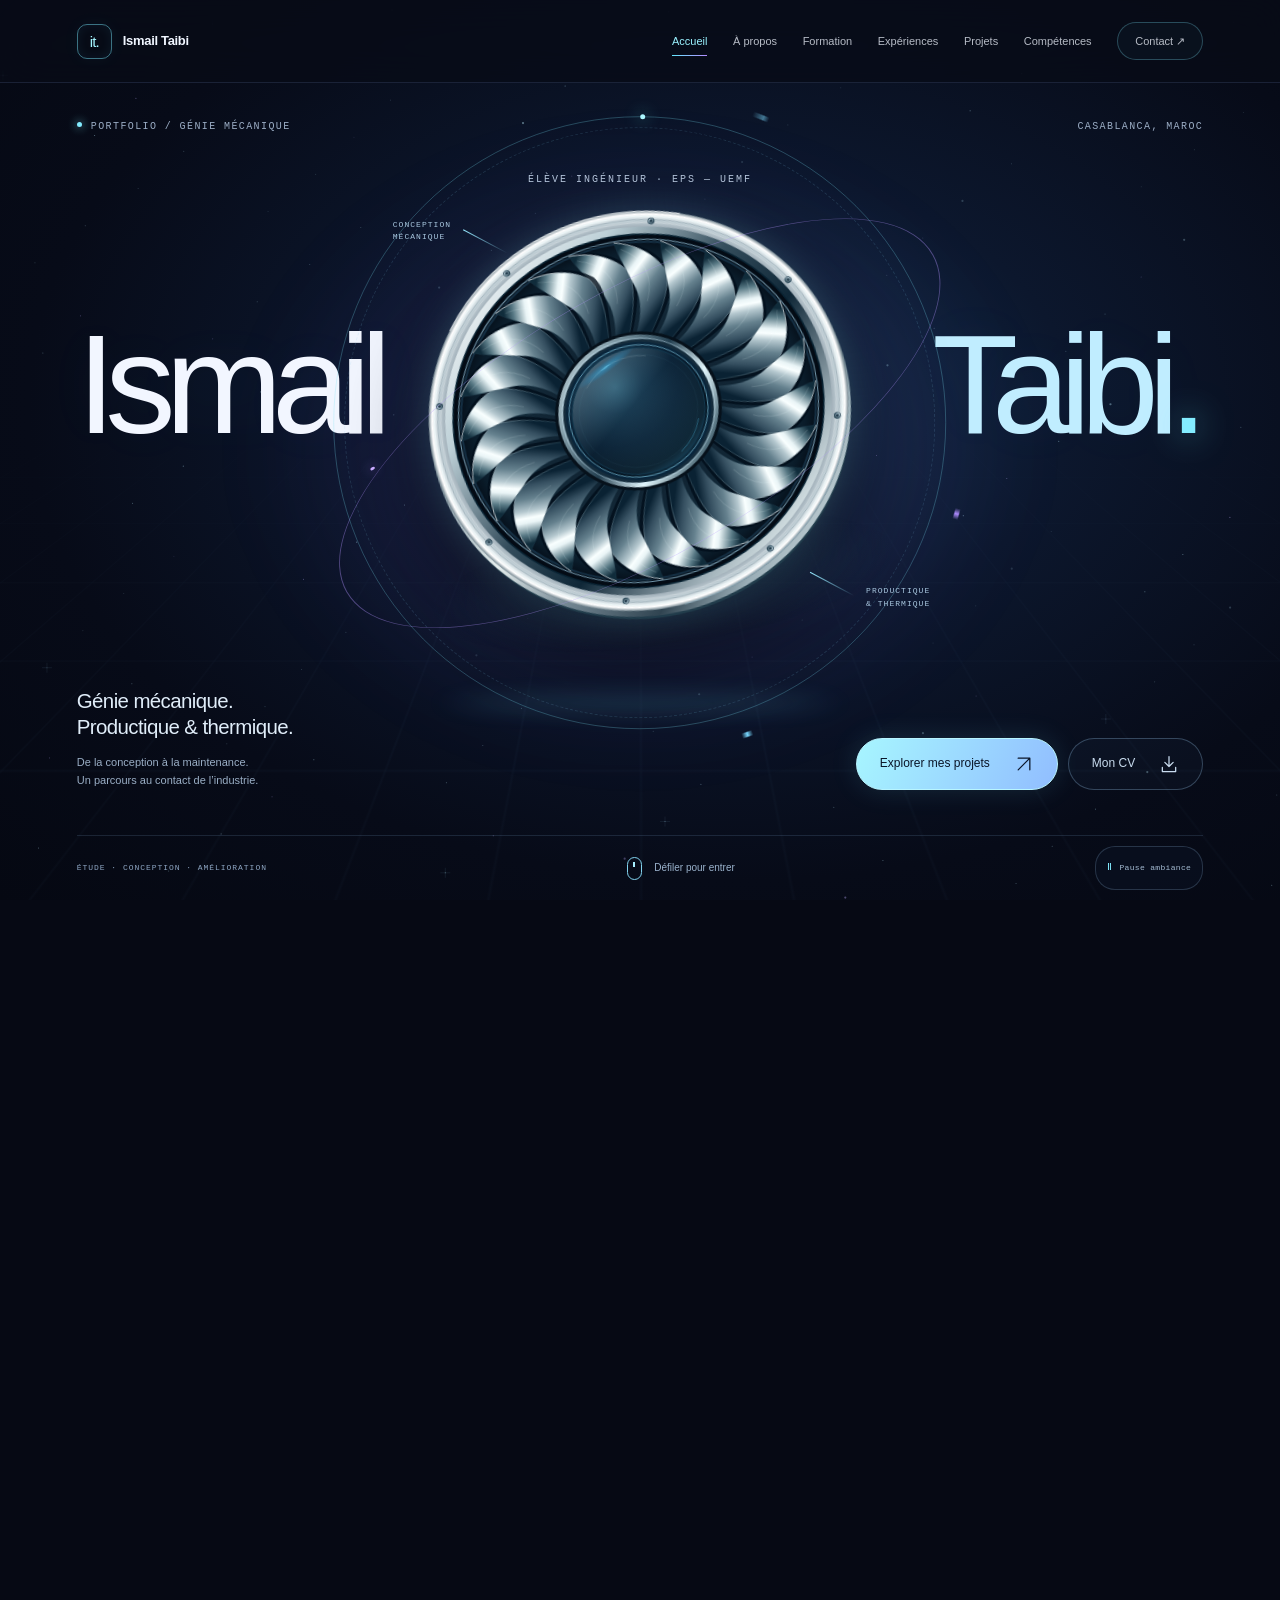
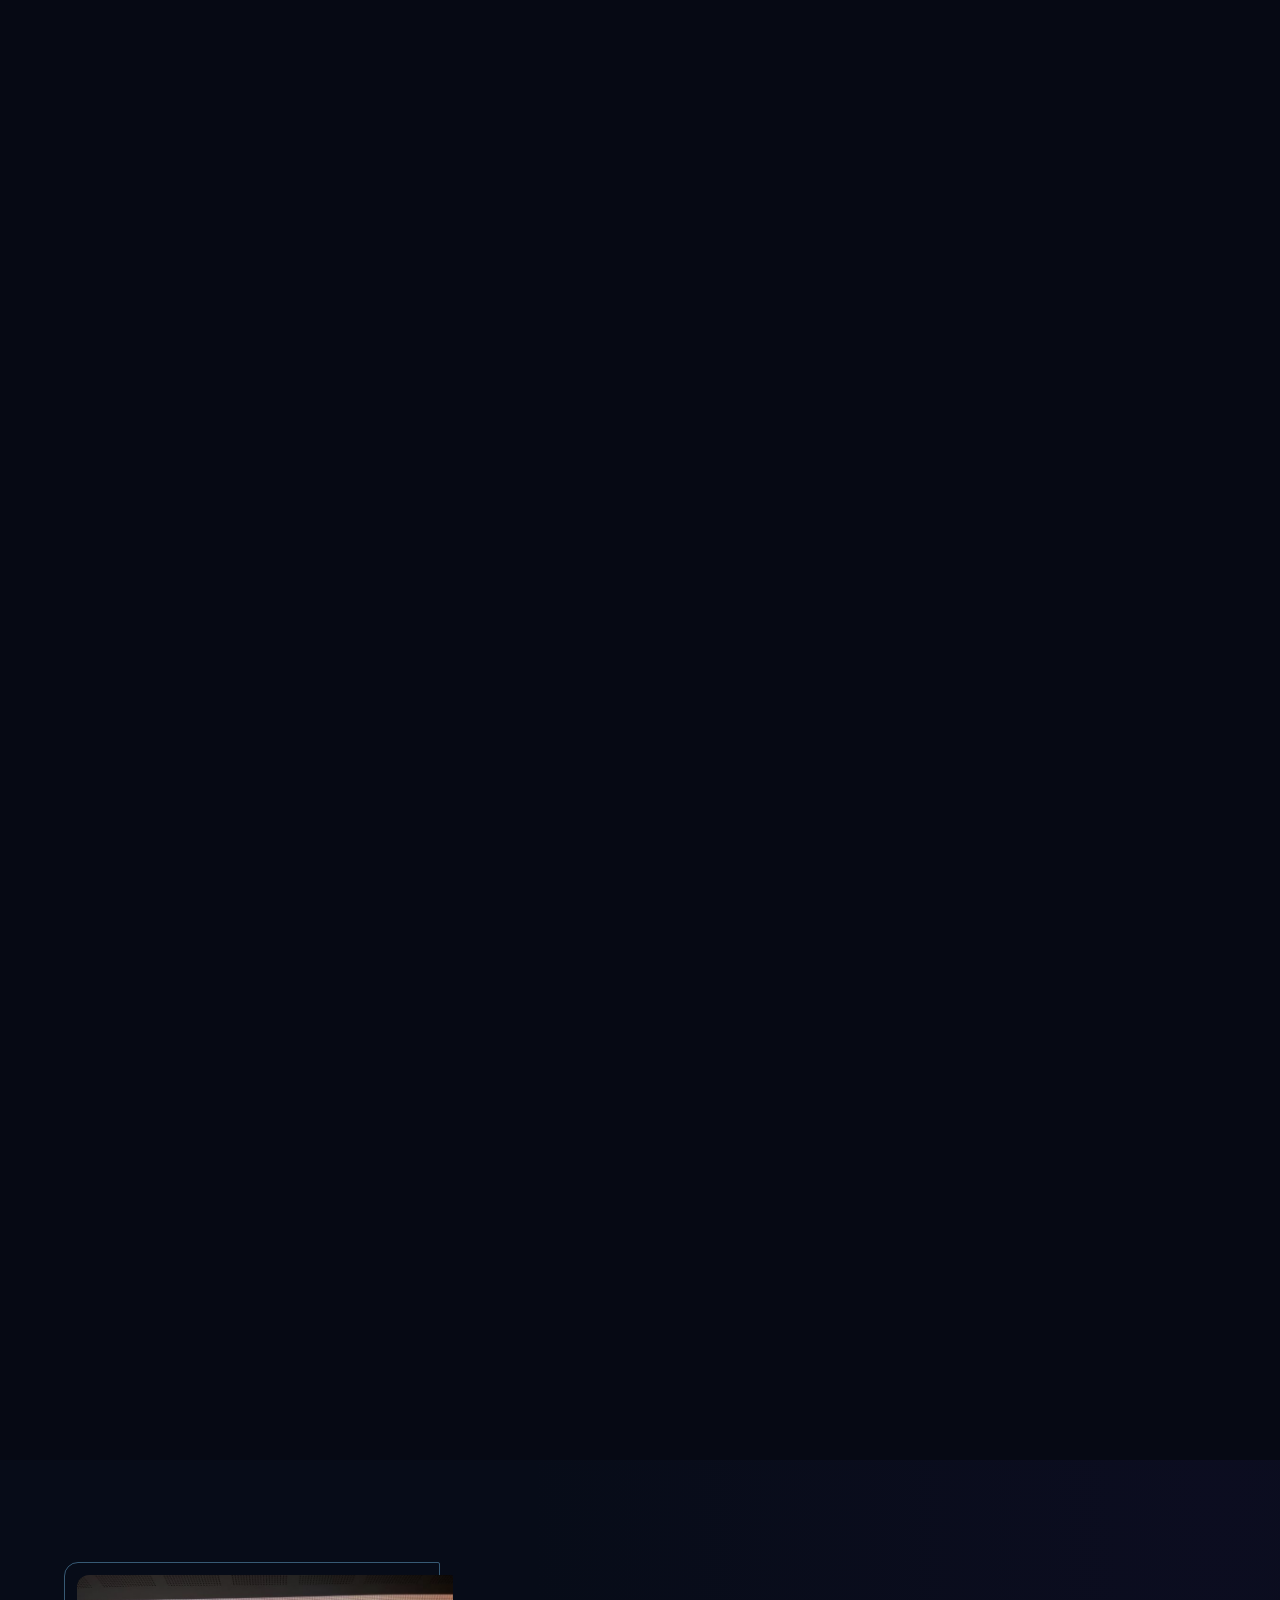
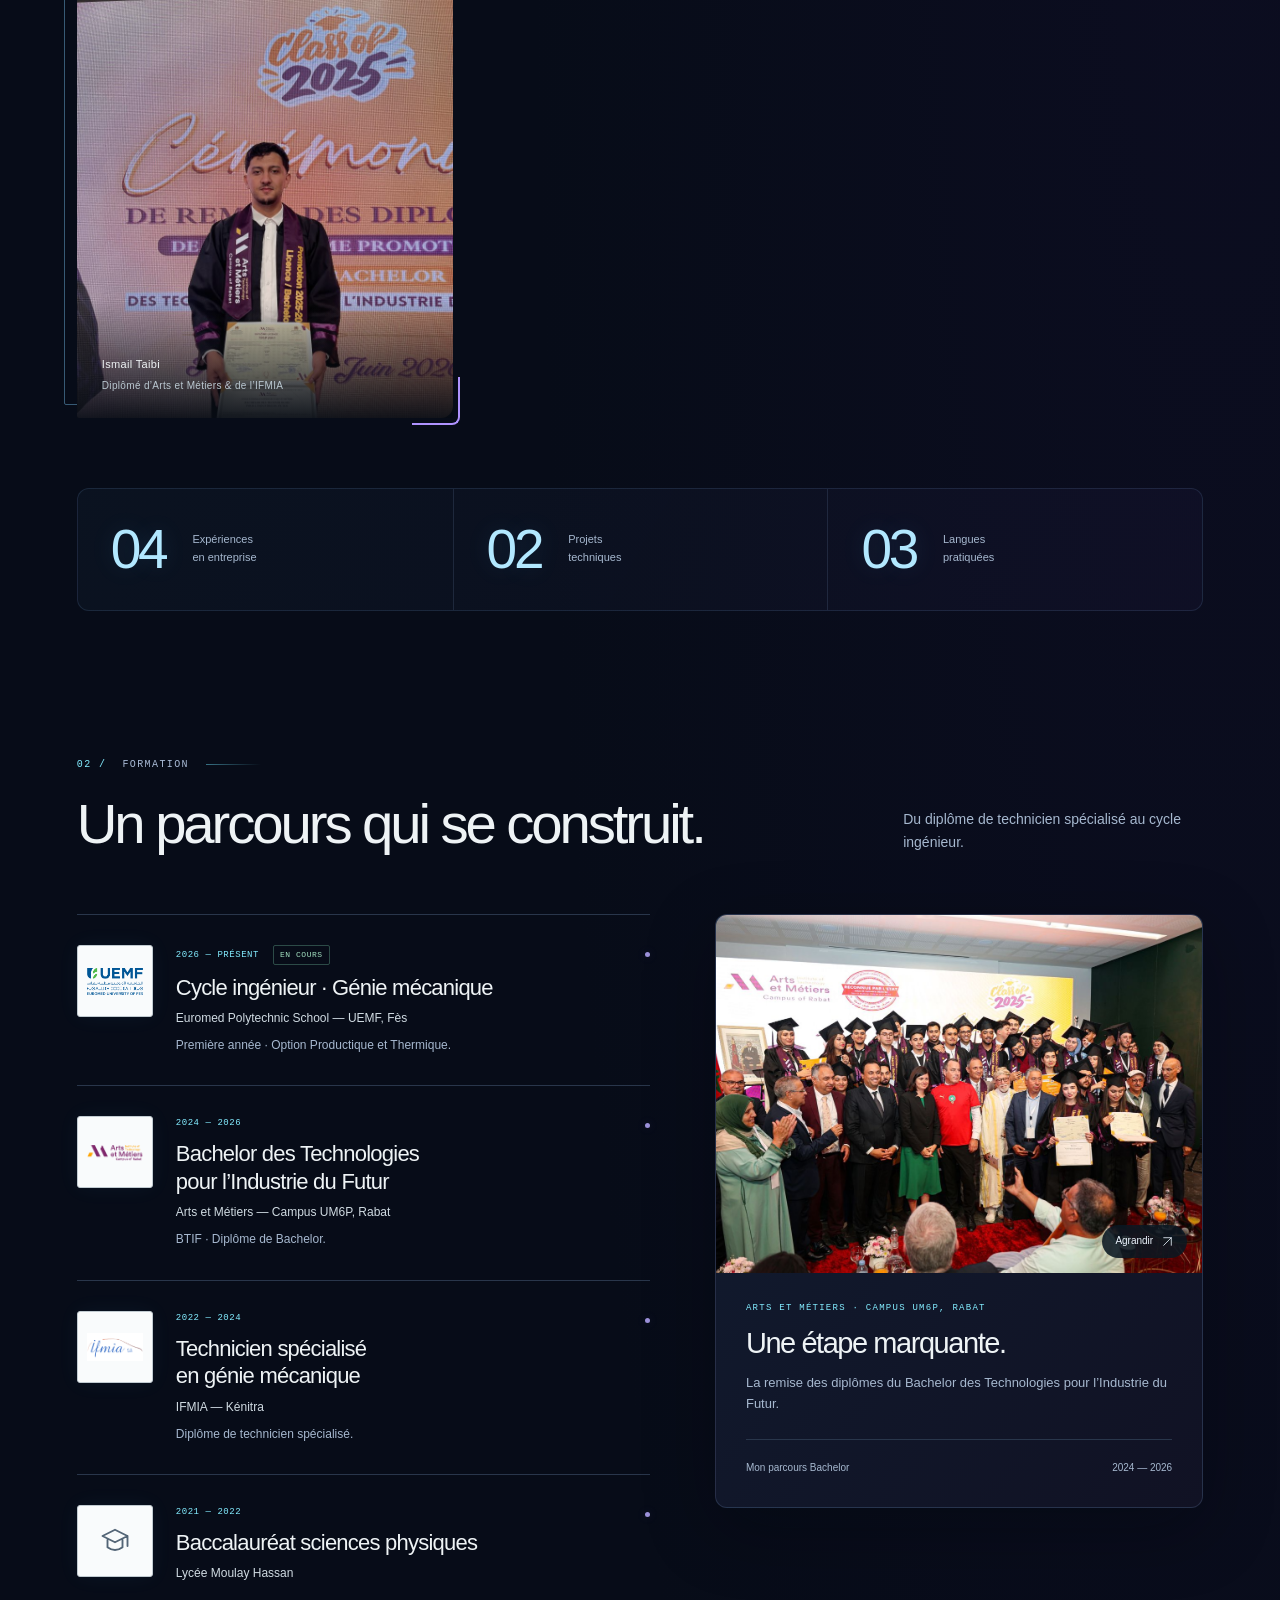
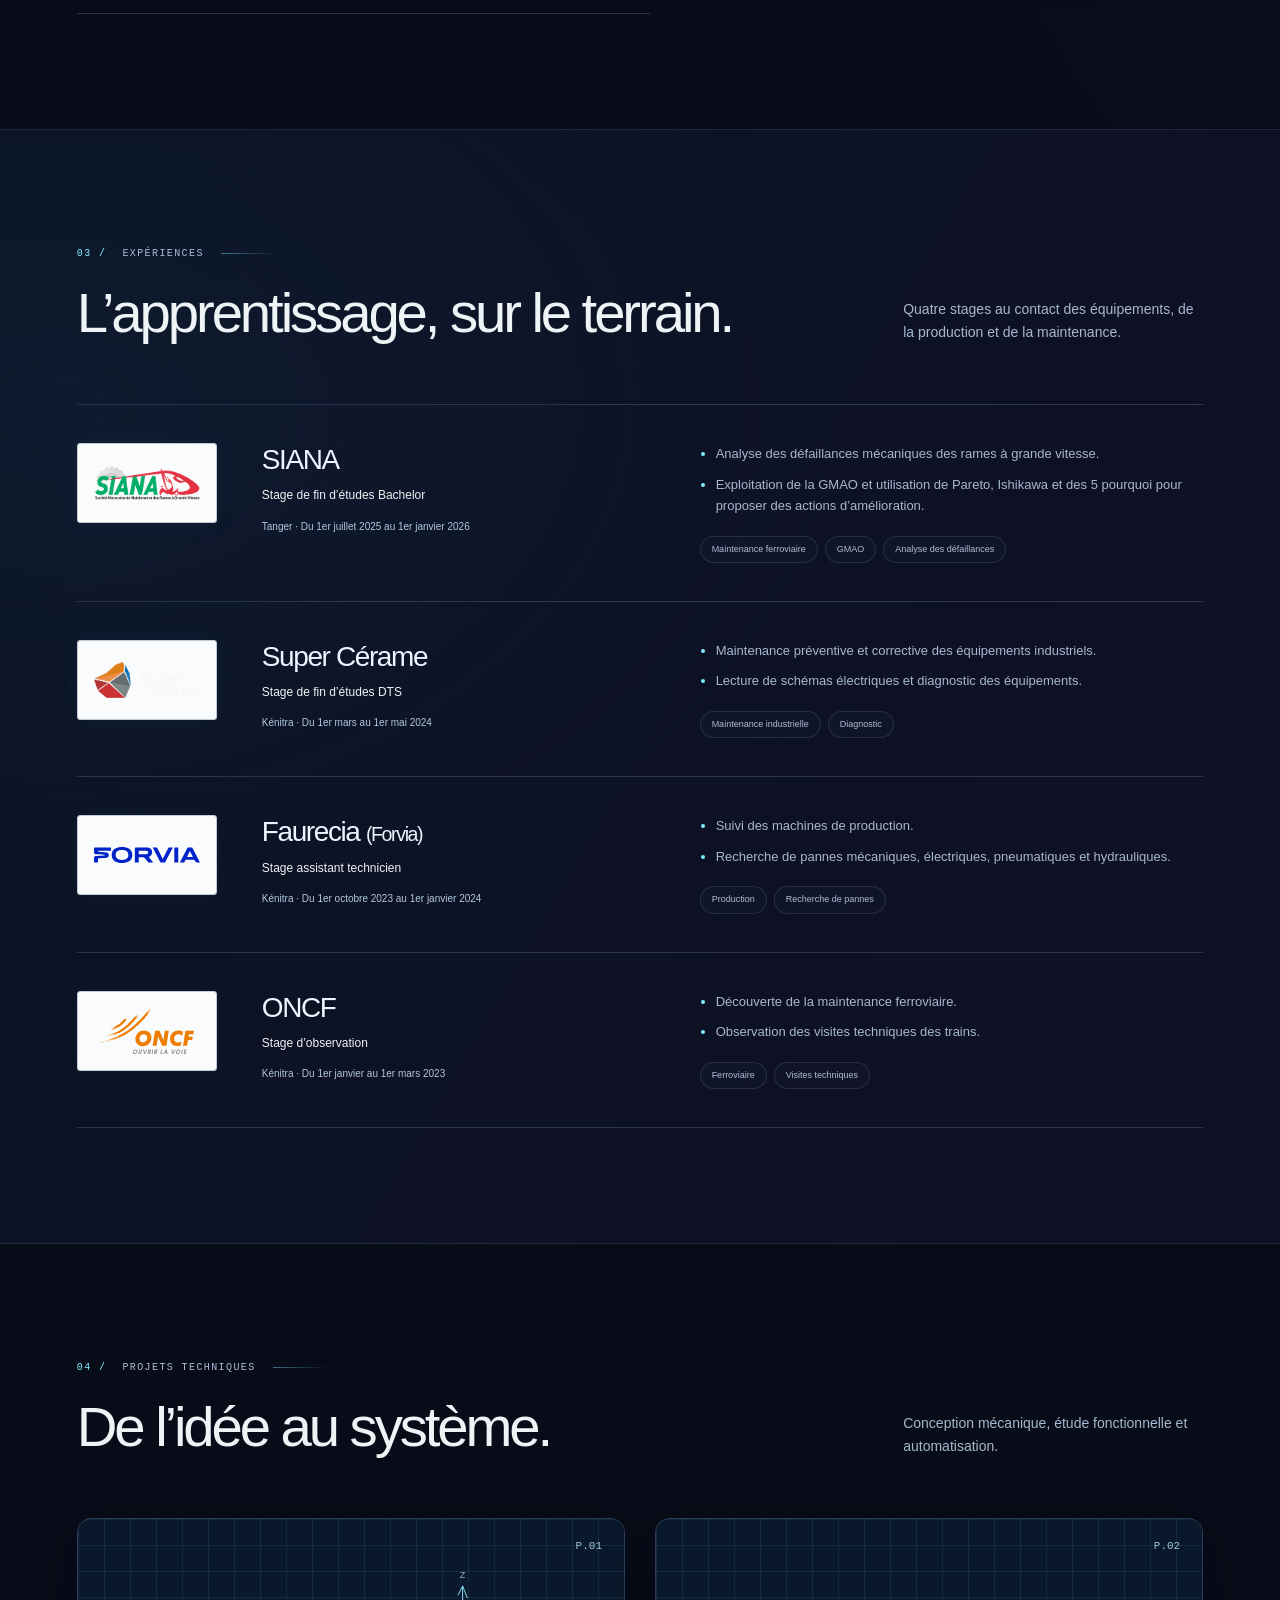
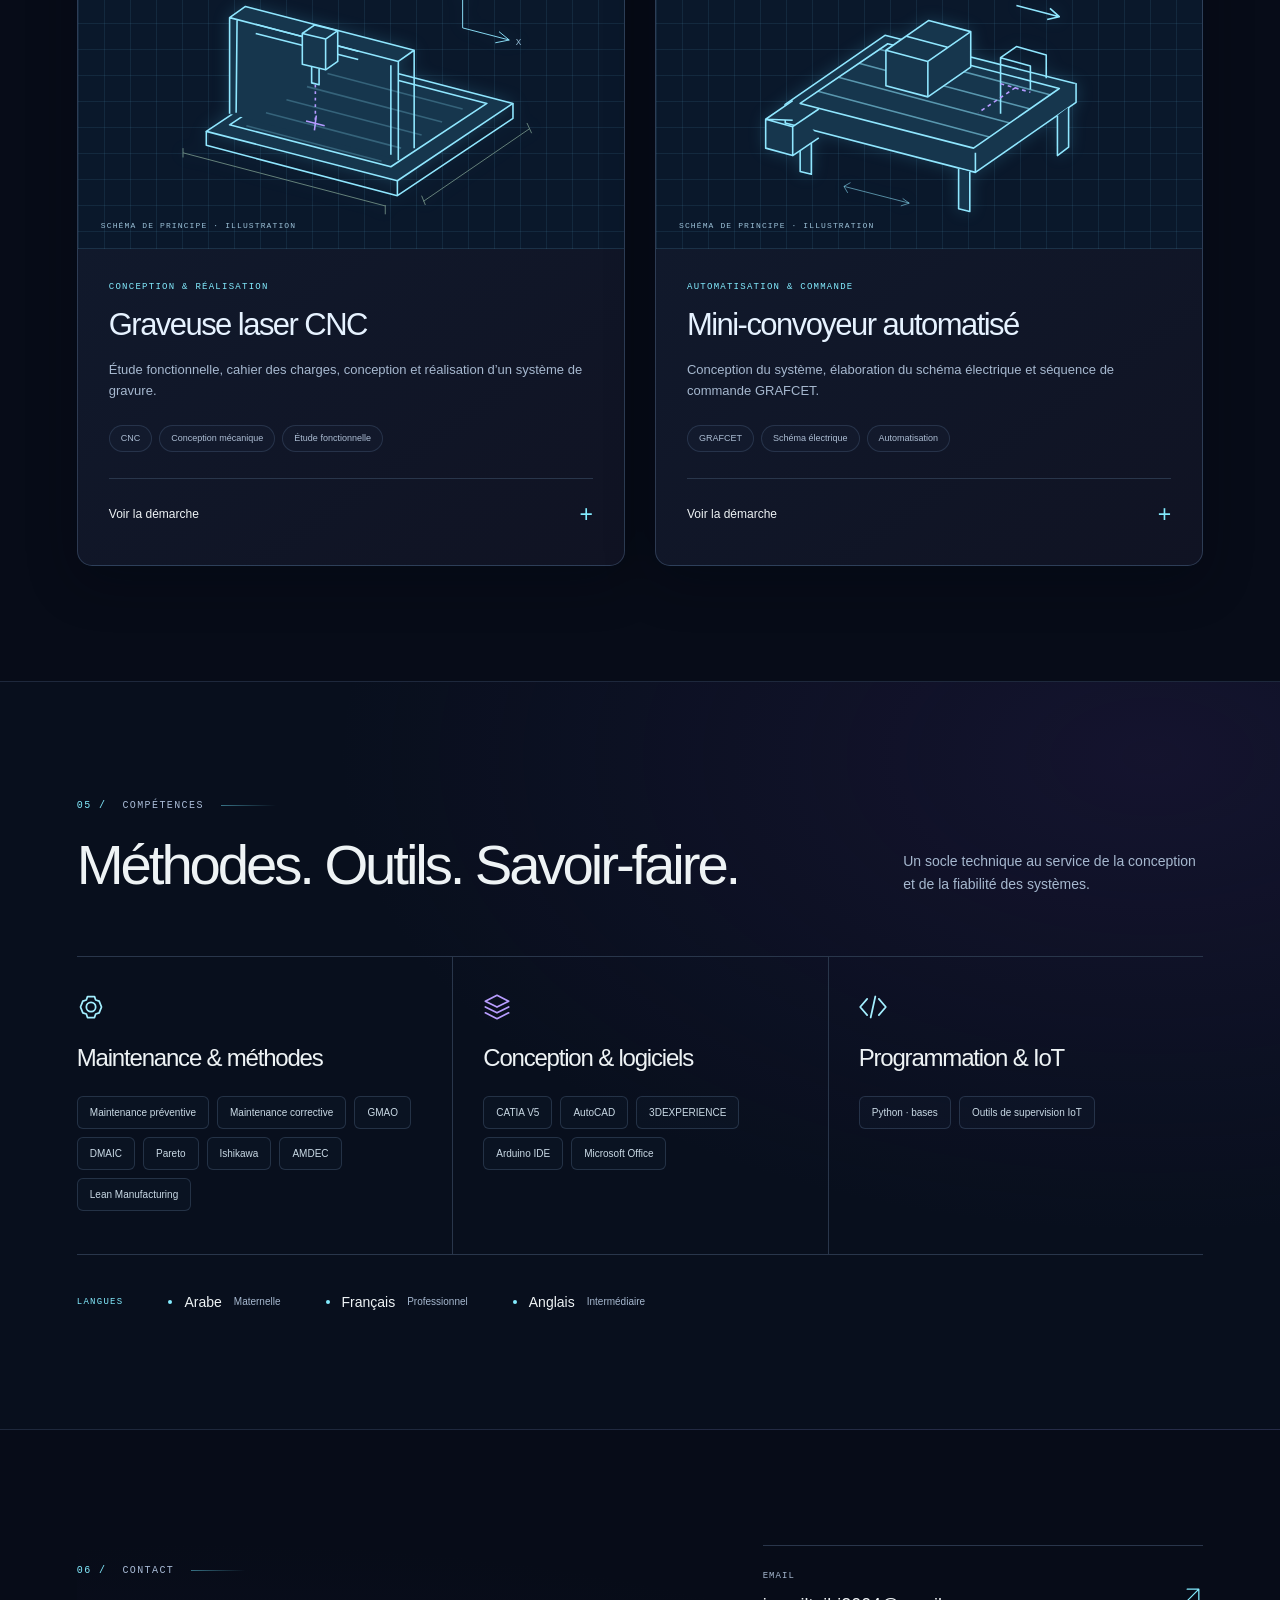
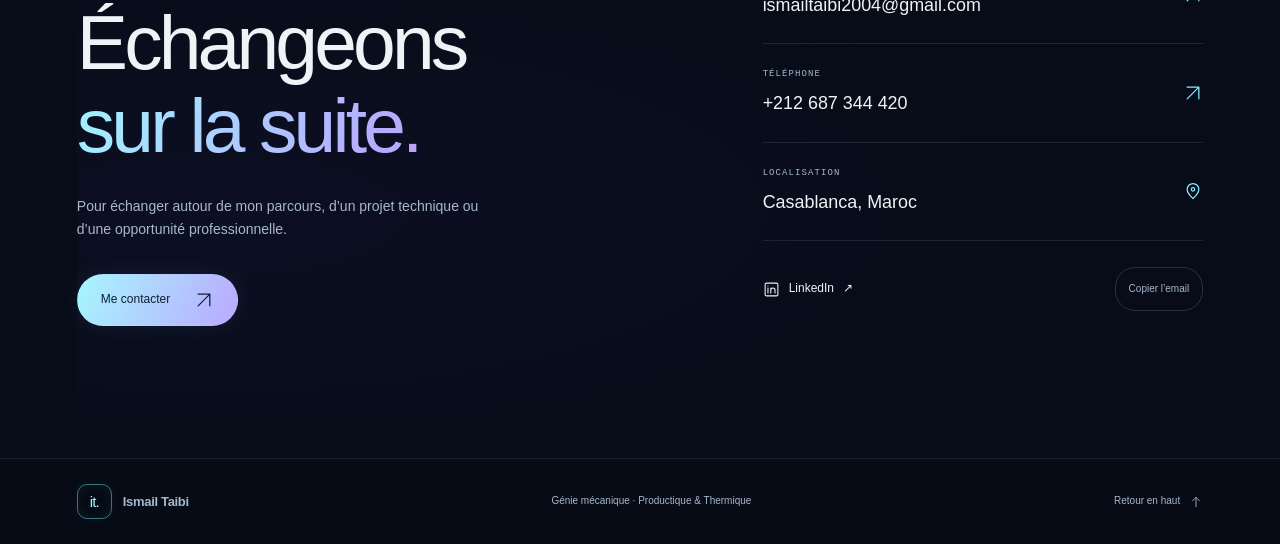
==== index.html @ b732b4ad "Publier le portfolio personnel d’Ismail Taibi" ====
<!doctype html>
<html lang="fr">
<head>
  <meta charset="utf-8">
  <meta name="viewport" content="width=device-width, initial-scale=1">
  <meta name="theme-color" content="#080c18">
  <title>Ismail Taibi — Élève ingénieur en génie mécanique</title>
  <meta name="description" content="Portfolio d’Ismail Taibi, élève ingénieur à l’Euromed Polytechnic School. Génie mécanique, productique et thermique, maintenance industrielle et projets techniques.">
  <meta property="og:type" content="website">
  <meta property="og:locale" content="fr_FR">
  <meta property="og:title" content="Ismail Taibi — Génie mécanique, productique & thermique">
  <meta property="og:description" content="Mon parcours, mes expériences en industrie et mes projets techniques. Élève ingénieur à l’EPS – UEMF, Fès.">
  <link rel="canonical" href="https://ismailtaibi.github.io/">
  <meta property="og:url" content="https://ismailtaibi.github.io/">
  <!-- Ajouter og:image avec une URL HTTPS absolue après publication. -->

  <!-- ================================================================
    PERSONNALISATION — 1. LIENS ET COORDONNÉES
    Les textes éditoriaux sont regroupés dans TEXTES, juste après CONFIG.
    Les images sont incorporées au fichier : aucun fichier local à joindre.
    cvUrl : "embedded" = PDF intégré, ou URL d’un nouveau PDF ; github : URL du profil.
    Si cvUrl est vide, le bouton CV propose un contact par email.
  ================================================================= -->
  <script>
    const CONFIG = {
      email: 'ismailtaibi2004@gmail.com',
      phone: '+212 687 344 420',
      linkedin: 'https://www.linkedin.com/in/ismail-t-bbb78a293/',
      github: '',
      cvUrl: 'embedded',
      siteUrl: '',
      socialImageUrl: ''
    };
  </script>
  <!-- TEXTES MODIFIABLES — HTML simple autorisé (br, span, em).
       Les valeurs ci-dessous priment sur la copie de secours du corps HTML.
       Pour ajouter ou supprimer des rubriques, modifiez le HTML sémantique.
       Les coordonnées et liens se règlent dans CONFIG ci-dessus. -->
  <script>
    const TEXTES = {
  "accueil": {
    "texte01": "PORTFOLIO / GÉNIE MÉCANIQUE",
    "texte02": "CASABLANCA, MAROC",
    "texte03": "Élève ingénieur · EPS — UEMF",
    "texte04": "\u003cspan>Ismail\u003c/span>\u003cspan>Taibi\u003cspan class=\"name-dot\">.\u003c/span>\u003c/span>",
    "texte05": "CONCEPTION\u003cbr>MÉCANIQUE",
    "texte06": "PRODUCTIQUE\u003cbr>&amp; THERMIQUE",
    "texte07": "Génie mécanique.\u003cbr>Productique &amp; thermique.",
    "texte08": "De la conception à la maintenance.\u003cbr>Un parcours au contact de l’industrie.",
    "texte09": "ÉTUDE · CONCEPTION · AMÉLIORATION",
    "texte10": "01 / AUTOMOBILE",
    "texte11": "Le mouvement.",
    "texte12": "PRÉCISION MÉCANIQUE",
    "texte13": "UNIVERS MÉCANIQUES · ILLUSTRATION",
    "texte14": "02 / FERROVIAIRE",
    "texte15": "La puissance.",
    "texte16": "DES SYSTÈMES EN MOUVEMENT",
    "texte17": "UNIVERS MÉCANIQUES · ILLUSTRATION",
    "texte18": "03 / AÉRONAUTIQUE",
    "texte19": "La perspective.",
    "texte20": "EXPLORER LA MÉCANIQUE",
    "texte21": "UNIVERS MÉCANIQUES · ILLUSTRATION",
    "texte22": "DE LA TECHNIQUE À L’INGÉNIERIE",
    "texte23": "Comprendre.\u003cbr>Concevoir.\u003cbr>\u003cem>Améliorer.\u003c/em>"
  },
  "a-propos": {
    "texte01": "Diplômé d’Arts et Métiers &amp; de l’IFMIA",
    "texte02": "\u003cspan class=\"number\">01 /\u003c/span> À propos",
    "texte03": "De la technique\u003cbr>à \u003cem>l’ingénierie.\u003c/em>",
    "texte04": "Une formation en génie mécanique, enrichie par l’expérience du terrain.",
    "texte05": "Je suis élève ingénieur en première année à l’Euromed Polytechnic School (EPS), en génie mécanique, option Productique et Thermique.",
    "texte06": "Diplômé d’Arts et Métiers et de l’IFMIA, j’ai développé une expérience en maintenance ferroviaire et industrielle, en analyse des défaillances et en amélioration continue.",
    "texte07": "Nouvelles technologies industrielles",
    "texte08": "Football",
    "texte09": "Natation",
    "texte10": "04",
    "texte11": "Expériences\u003cbr>en entreprise",
    "texte12": "02",
    "texte13": "Projets\u003cbr>techniques",
    "texte14": "03",
    "texte15": "Langues\u003cbr>pratiquées"
  },
  "formation": {
    "texte01": "\u003cspan class=\"number\">02 /\u003c/span> Formation",
    "texte02": "Un parcours qui se construit.",
    "texte03": "Du diplôme de technicien spécialisé au cycle ingénieur.",
    "texte04": "EN COURS",
    "texte05": "Cycle ingénieur · Génie mécanique",
    "texte06": "Euromed Polytechnic School — UEMF, Fès",
    "texte07": "Première année · Option Productique et Thermique.",
    "texte08": "Bachelor des Technologies\u003cbr>pour l’Industrie du Futur",
    "texte09": "Arts et Métiers — Campus UM6P, Rabat",
    "texte10": "BTIF · Diplôme de Bachelor.",
    "texte11": "Technicien spécialisé\u003cbr>en génie mécanique",
    "texte12": "IFMIA — Kénitra",
    "texte13": "Diplôme de technicien spécialisé.",
    "texte14": "Baccalauréat sciences physiques",
    "texte15": "Lycée Moulay Hassan",
    "texte16": "Arts et Métiers · Campus UM6P, Rabat",
    "texte17": "Une étape marquante.",
    "texte18": "La remise des diplômes du Bachelor des Technologies pour l’Industrie du Futur.",
    "texte19": "Mon parcours Bachelor",
    "texte20": "2024 — 2026"
  },
  "experiences": {
    "texte01": "\u003cspan class=\"number\">03 /\u003c/span> Expériences",
    "texte02": "L’apprentissage, sur le terrain.",
    "texte03": "Quatre stages au contact des équipements, de la production et de la maintenance.",
    "texte04": "SIANA",
    "texte05": "Stage de fin d’études Bachelor",
    "texte06": "Tanger · Du 1er juillet 2025 au 1er janvier 2026",
    "texte07": "Analyse des défaillances mécaniques des rames à grande vitesse.",
    "texte08": "Exploitation de la GMAO et utilisation de Pareto, Ishikawa et des 5 pourquoi pour proposer des actions d’amélioration.",
    "texte09": "Maintenance ferroviaire",
    "texte10": "GMAO",
    "texte11": "Analyse des défaillances",
    "texte12": "Super Cérame",
    "texte13": "Stage de fin d’études DTS",
    "texte14": "Kénitra · Du 1er mars au 1er mai 2024",
    "texte15": "Maintenance préventive et corrective des équipements industriels.",
    "texte16": "Lecture de schémas électriques et diagnostic des équipements.",
    "texte17": "Maintenance industrielle",
    "texte18": "Diagnostic",
    "texte19": "Faurecia \u003cspan style=\"font-weight:400;font-size:.7em\">(Forvia)\u003c/span>",
    "texte20": "Stage assistant technicien",
    "texte21": "Kénitra · Du 1er octobre 2023 au 1er janvier 2024",
    "texte22": "Suivi des machines de production.",
    "texte23": "Recherche de pannes mécaniques, électriques, pneumatiques et hydrauliques.",
    "texte24": "Production",
    "texte25": "Recherche de pannes",
    "texte26": "ONCF",
    "texte27": "Stage d’observation",
    "texte28": "Kénitra · Du 1er janvier au 1er mars 2023",
    "texte29": "Découverte de la maintenance ferroviaire.",
    "texte30": "Observation des visites techniques des trains.",
    "texte31": "Ferroviaire",
    "texte32": "Visites techniques"
  },
  "projets": {
    "texte01": "\u003cspan class=\"number\">04 /\u003c/span> Projets techniques",
    "texte02": "De l’idée au système.",
    "texte03": "Conception mécanique, étude fonctionnelle et automatisation.",
    "texte04": "P.01",
    "texte05": "Schéma de principe · Illustration",
    "texte06": "Conception &amp; réalisation",
    "texte07": "Graveuse laser CNC",
    "texte08": "Étude fonctionnelle, cahier des charges, conception et réalisation d’un système de gravure.",
    "texte09": "CNC",
    "texte10": "Conception mécanique",
    "texte11": "Étude fonctionnelle",
    "texte12": "Voir la démarche",
    "texte13": "Définir les fonctions du système, formaliser le cahier des charges, puis passer à la conception et à la réalisation de la graveuse.",
    "texte14": "P.02",
    "texte15": "Schéma de principe · Illustration",
    "texte16": "Automatisation &amp; commande",
    "texte17": "Mini-convoyeur automatisé",
    "texte18": "Conception du système, élaboration du schéma électrique et séquence de commande GRAFCET.",
    "texte19": "GRAFCET",
    "texte20": "Schéma électrique",
    "texte21": "Automatisation",
    "texte22": "Voir la démarche",
    "texte23": "Associer la conception du convoyeur à son schéma électrique et décrire la séquence de fonctionnement à l’aide du GRAFCET."
  },
  "competences": {
    "texte01": "\u003cspan class=\"number\">05 /\u003c/span> Compétences",
    "texte02": "Méthodes. Outils. Savoir-faire.",
    "texte03": "Un socle technique au service de la conception et de la fiabilité des systèmes.",
    "texte04": "Maintenance &amp; méthodes",
    "texte05": "Maintenance préventive",
    "texte06": "Maintenance corrective",
    "texte07": "GMAO",
    "texte08": "DMAIC",
    "texte09": "Pareto",
    "texte10": "Ishikawa",
    "texte11": "AMDEC",
    "texte12": "Lean Manufacturing",
    "texte13": "Conception &amp; logiciels",
    "texte14": "CATIA V5",
    "texte15": "AutoCAD",
    "texte16": "3DEXPERIENCE",
    "texte17": "Arduino IDE",
    "texte18": "Microsoft Office",
    "texte19": "Programmation &amp; IoT",
    "texte20": "Python · bases",
    "texte21": "Outils de supervision IoT",
    "texte22": "Langues",
    "texte23": "Maternelle",
    "texte24": "Professionnel",
    "texte25": "Intermédiaire"
  },
  "contact": {
    "texte01": "\u003cspan class=\"number\">06 /\u003c/span> Contact",
    "texte02": "Échangeons\u003cbr>\u003cspan>sur la suite.\u003c/span>",
    "texte03": "Pour échanger autour de mon parcours, d’un projet technique ou d’une opportunité professionnelle.",
    "texte04": "\u003csmall>Localisation\u003c/small>Casablanca, Maroc",
    "texte05": "↗"
  }
};
  </script>
  <style>
/* IDENTITÉ VISUELLE — personnalisez ces variables en priorité. */
:root{--navy:#0b1015;--navy-deep:#070b10;--paper:#070c18;--white:#f0f4f5;--ink:#eef3f5;--muted:#a6b8cf;--line:#29364b;--accent:#83ecff;--accent-secondary:#b493ff;--accent-dark:#96e7ff;--soft:#171f29;--font:'Segoe UI','Helvetica Neue',Arial,sans-serif;--mono:'Consolas','Liberation Mono',monospace;--max:1560px;--gutter:clamp(24px,6vw,150px)}
*,*::before,*::after{box-sizing:border-box}html{scroll-behavior:smooth;scroll-padding-top:100px}body{margin:0;background:var(--paper);color:var(--ink);font-family:var(--font);font-size:16px;line-height:1.65;-webkit-font-smoothing:antialiased}h1,h2,h3,p,figure{margin:0}h1,h2,h3{line-height:1.08;font-weight:500;letter-spacing:-.05em}a{color:inherit;text-decoration:none}button{font:inherit;cursor:pointer}img,svg{max-width:100%}img{display:block}button,a{-webkit-tap-highlight-color:transparent}button:focus-visible,a:focus-visible,summary:focus-visible{outline:3px solid #58c8ef;outline-offset:6px}::selection{background:var(--accent);color:#07111b}[hidden]{display:none!important}.container{width:calc(100% - var(--gutter)*2);max-width:var(--max);margin-inline:auto}.eyebrow{font-family:var(--mono);font-size:10px;font-weight:400;letter-spacing:.14em;text-transform:uppercase;line-height:1.7}.section{padding-block:115px}.section-top{display:flex;align-items:flex-end;justify-content:space-between;gap:40px;margin-bottom:60px}.section-top h2{font-size:clamp(40px,4.4vw,72px);margin-top:21px;max-width:800px}.section-note{max-width:300px;color:var(--muted);font-size:14px}.number{color:var(--accent);margin-right:16px}.icon{width:20px;height:20px;fill:none;stroke:currentColor;stroke-width:1.5;stroke-linecap:round;stroke-linejoin:round;flex-shrink:0}.button{min-height:52px;padding:13px 23px;display:inline-flex;align-items:center;justify-content:center;gap:24px;border:1px solid transparent;border-radius:40px;font-size:12px;font-weight:500;transition:background .25s,transform .25s,box-shadow .25s}.button:hover{transform:translateY(-3px)}.button-primary{background:var(--accent);color:#0a1923}.button-primary:hover{box-shadow:0 0 28px #96e7ff25;background:#b8eeff}.button-outline{border-color:#6d7d88;color:var(--ink);background:transparent}.button-outline:hover{background:#ffffff0b}.skip-link{position:fixed;left:16px;top:-100px;background:var(--accent);color:#07111b;padding:12px;z-index:200}.skip-link:focus{top:12px}
/* NAVIGATION : verre clair dans l’accueil, sombre sur le parcours. */
.header{position:fixed;inset:0 0 auto;z-index:50;border-bottom:1px solid #1b2c391a;background:#e9eef2b8;backdrop-filter:blur(18px);color:#16232e;transition:background .35s,color .35s,border-color .35s}.nav-wrap{height:82px;display:flex;align-items:center;justify-content:space-between;gap:30px}.brand{display:flex;align-items:center;gap:11px;flex-shrink:0}.monogram{height:35px;width:35px;border:1px solid currentColor;display:grid;place-items:center;font-size:15px;letter-spacing:-.06em;border-radius:50%;line-height:1}.brand-name{font-size:13px;font-weight:600;letter-spacing:-.025em}.nav-links{display:flex;align-items:center;gap:clamp(15px,2vw,32px)}.nav-links a{font-size:11px;padding:8px 0;position:relative;opacity:.75}.nav-links a:hover,.nav-links a[aria-current="location"]{opacity:1}.nav-links a::after{content:'';position:absolute;bottom:2px;left:0;right:100%;height:1px;background:currentColor;transition:right .25s}.nav-links a:hover::after,.nav-links a[aria-current="location"]::after{right:0}.nav-links .nav-contact{padding:9px 17px;border:1px solid currentColor;border-radius:30px}.nav-links .nav-contact::after{display:none}.menu-toggle{display:none;border:1px solid currentColor;color:inherit;background:transparent;width:42px;height:42px;border-radius:50%;align-items:center;justify-content:center}.header.is-dark{background:#0c1117dc;border-color:#ffffff16;color:#e8f2f7}
/* ACCUEIL CINÉMATIQUE — zoom piloté par le défilement, jamais de scroll forcé. */
.cinematic{height:200svh;min-height:1300px;background:#e7edf2;--scene:0;--scale:1;--turn:-8deg;--fade:1;--portal:0;--drift:0px;--dark:0;--object-fade:1;color:#15232f}.cinema-stage{height:100svh;min-height:650px;position:sticky;top:0;overflow:clip;background:radial-gradient(ellipse at 50% 40%,#fdfefe 0,#eaf0f4 42%,#c8d7e3 100%);isolation:isolate}.cinema-stage::after{content:'';position:absolute;inset:0;background:#070c13;opacity:var(--dark);z-index:2;pointer-events:none}.studio-grid{position:absolute;inset:0;background-image:linear-gradient(#587b9510 1px,transparent 1px),linear-gradient(90deg,#587b9510 1px,transparent 1px);background-size:80px 80px;mask-image:radial-gradient(ellipse,black,transparent 70%);opacity:.5}.hero-topline,.hero-lower,.hero-bottom{position:absolute;left:var(--gutter);right:var(--gutter);max-width:1900px;margin-inline:auto;z-index:4;opacity:var(--fade);transform:translateY(var(--drift))}.hero-topline{top:118px;display:flex;align-items:center;justify-content:space-between;color:#4b626f}.hero-identity{position:absolute;inset:0;z-index:3;pointer-events:none;opacity:var(--fade)}.hero-identity>.eyebrow{position:absolute;top:25%;left:0;right:0;text-align:center;color:#3e596a}.hero-identity h1{position:absolute;top:35%;left:var(--gutter);right:var(--gutter);display:flex;align-items:center;justify-content:space-between;font-size:clamp(90px,11vw,210px);letter-spacing:-.075em;line-height:1;font-weight:450;transform:translateY(calc(var(--drift)*-1));z-index:1}.hero-identity h1>span:last-child{margin-right:.04em}.name-dot{color:#4a8eb4}.rotor-scene{position:absolute;width:clamp(380px,42vw,820px);aspect-ratio:1;left:50%;top:47%;transform:translate(-50%,-50%) scale(var(--scale));z-index:3;opacity:var(--object-fade);pointer-events:none}.rotor{position:relative;z-index:2;width:100%;height:auto;transform:rotate(var(--turn));filter:drop-shadow(0 30px 25px #0b2a4b30);will-change:transform}.rotor-halo{position:absolute;inset:20%;background:#c1eeff;border-radius:50%;filter:blur(55px);opacity:.5}.rotor-shadow{position:absolute;width:70%;height:10%;background:#163d5c66;filter:blur(23px);left:15%;bottom:1%;border-radius:50%;transform:scaleY(.5);opacity:var(--fade)}.rotor-index{position:absolute;font-family:var(--mono);font-size:8px;letter-spacing:.13em;line-height:1.6;color:#3b596c;opacity:var(--fade);z-index:3}.rotor-index::before{content:'';position:absolute;width:50px;height:1px;background:#7f9aab;top:10px}.rotor-index-one{left:4%;top:12%}.rotor-index-one::before{left:calc(100% + 12px);transform:rotate(28deg);transform-origin:left}.rotor-index-two{right:-4%;bottom:15%}.rotor-index-two::before{right:calc(100% + 12px);transform:rotate(28deg);transform-origin:right}.hero-lower{bottom:110px;display:flex;align-items:flex-end;justify-content:space-between;gap:30px}.hero-title{font-size:clamp(18px,1.6vw,27px);line-height:1.25;letter-spacing:-.03em}.hero-desc{font-size:11px;color:#526776;margin-top:13px;line-height:1.7}.hero-actions{display:flex;gap:10px;align-items:center}.hero .button-primary{background:#152a3a;color:#fff}.hero .button-primary:hover{background:#264f68;box-shadow:0 5px 25px #163d5c20}.hero .button-outline{border-color:#9dabb6;color:#162d3c}.hero-bottom{bottom:0;min-height:65px;border-top:1px solid #48627330;display:flex;justify-content:space-between;align-items:center;gap:20px;color:#4c6271}.hero-bottom .eyebrow{font-size:8px;letter-spacing:.12em}.scroll-link{display:flex;align-items:center;gap:12px;font-size:10px}.scroll-wheel{width:15px;height:23px;border:1px solid #536d7f;border-radius:10px;position:relative}.scroll-wheel::after{content:'';width:2px;height:5px;background:#536d7f;position:absolute;top:4px;left:5px;animation:wheel 1.6s infinite}.portal-copy{position:absolute;inset:0;display:flex;flex-direction:column;align-items:center;justify-content:center;z-index:5;pointer-events:none;color:#f1f7fb;text-align:center;opacity:var(--portal);transform:translateY(calc((1 - var(--portal))*35px));padding:100px 24px 60px}.portal-copy .eyebrow{color:#a2dff7;font-size:10px;margin-bottom:27px}.portal-copy p{font-size:clamp(55px,7vw,115px);line-height:1.08;font-weight:400;letter-spacing:-.065em}.portal-copy em{font-style:normal;color:var(--accent)}.portal-line{height:55px;width:1px;background:linear-gradient(var(--accent),transparent);margin-top:32px}.hero-progress{position:absolute;bottom:0;height:2px;left:0;width:calc(var(--scene)*100%);background:var(--accent);z-index:8}
@keyframes wheel{0%,100%{transform:translateY(0);opacity:.5}55%{transform:translateY(6px);opacity:1}}
/* À PROPOS */
.about{display:grid;grid-template-columns:.76fr 1.24fr;gap:12%;align-items:center;padding:0}.about-portrait{position:relative;max-width:440px}.about-portrait::before{content:'';position:absolute;inset:-12px 12px 12px -12px;border:1px solid #5b758955;border-radius:3px;pointer-events:none}.about-portrait img{width:100%;height:auto;aspect-ratio:4/4.7;object-fit:cover;object-position:center 48%;border-radius:3px;filter:saturate(.65)}.about-portrait figcaption{position:absolute;left:0;bottom:0;right:0;padding:55px 25px 23px;background:linear-gradient(transparent,#070c14ed);font-size:11px;letter-spacing:.03em}.about-portrait figcaption span{display:block;color:#bac8d1;font-size:10px;margin-top:5px}.about h2{font-size:clamp(36px,4.4vw,68px);margin:20px 0 28px}.about h2 em{font-style:normal;color:var(--accent)}.about-copy .lead{font-size:20px;letter-spacing:-.02em;line-height:1.5}.about-copy>p+p{color:var(--muted);font-size:14px;margin-top:19px}.about-tags{display:flex;flex-wrap:wrap;gap:8px;margin-top:25px}.tag{border:1px solid var(--line);border-radius:25px;padding:6px 11px;font-size:10px;color:var(--muted);line-height:1.5}.stats{margin-top:70px;display:grid;grid-template-columns:repeat(3,1fr);border-top:1px solid var(--line);border-bottom:1px solid var(--line)}.stat{padding:33px;display:flex;align-items:center;gap:27px}.stat:first-child{padding-left:0}.stat+.stat{border-left:1px solid var(--line)}.stat strong{font-size:55px;font-weight:350;letter-spacing:-.06em;line-height:1;color:#d4e8f2}.stat span{font-size:11px;color:var(--muted);line-height:1.6}
/* FORMATION */
#formation{padding-top:30px}.education-grid{display:grid;grid-template-columns:1.08fr .92fr;gap:65px;align-items:start}.education-list{border-top:1px solid var(--line)}.education-item{display:grid;grid-template-columns:76px 1fr;gap:23px;padding:30px 0;border-bottom:1px solid var(--line)}.logo-tile{height:72px;width:76px;border:1px solid #c1cbd1;background:#f9fbfc;border-radius:3px;display:flex;align-items:center;justify-content:center;padding:9px;overflow:hidden}.logo-tile img{max-height:100%;object-fit:contain;width:100%}.logo-tile .icon{width:30px;height:30px;color:#536576}.item-meta{font-family:var(--mono);font-size:9px;letter-spacing:.06em;color:var(--accent);margin-bottom:9px}.education-item h3{font-size:22px;letter-spacing:-.035em;line-height:1.25}.education-item p{font-size:12px;color:var(--muted);margin-top:8px;line-height:1.6}.education-item .school{font-size:12px;color:#d0dbe2;margin-top:8px}.current{display:inline-block;border:1px solid #64ab8e66;border-radius:2px;padding:2px 6px;color:#a4e2c3;margin-left:8px;font-size:8px}.graduation{position:sticky;top:115px;background:#121a24;border:1px solid var(--line);color:var(--ink);border-radius:4px;overflow:hidden}.graduation-image{width:100%;height:auto;aspect-ratio:1.36;object-fit:cover;object-position:center}.graduation figcaption{padding:28px 30px 30px}.graduation h3{font-size:29px;margin:12px 0}.graduation p{font-size:13px;color:var(--muted)}.graduation .eyebrow{color:var(--accent);font-size:9px}.graduation-footer{display:flex;align-items:center;justify-content:space-between;border-top:1px solid var(--line);padding-top:20px;margin-top:25px;font-size:10px;color:var(--muted)}.photo-button{padding:0;border:0;background:none;color:inherit;width:100%;display:block;position:relative;cursor:zoom-in}.zoom-label{position:absolute;right:15px;bottom:15px;background:#0a1722df;padding:8px 13px;font-size:10px;border-radius:30px;color:#edf6ff;display:flex;align-items:center;gap:8px}.zoom-label .icon{width:13px;height:13px}
/* EXPÉRIENCES */
.experience-section{background:linear-gradient(125deg,#111c27,#0e151e 60%);border-block:1px solid var(--line)}.experience-list{border-top:1px solid var(--line)}.experience-item{display:grid;grid-template-columns:150px 1fr 1.25fr;gap:35px;align-items:start;padding:38px 0;border-bottom:1px solid var(--line)}.company-logo{background:#f9fbfc;border-radius:3px;width:140px;height:80px;display:flex;align-items:center;justify-content:center;padding:16px;border:1px solid #c1cbd1}.company-logo img{max-height:100%;max-width:100%;object-fit:contain}.experience-item h3{font-size:28px;margin:2px 0 11px}.role{font-size:12px;font-weight:400;line-height:1.6}.experience-meta{font-size:10px;color:var(--muted);margin-top:13px}.experience-details{font-size:13px;color:var(--muted)}.experience-details ul{margin:0;padding-left:16px}.experience-details li+li{margin-top:9px}.experience-details li::marker{color:var(--accent)}.experience-details .tags{display:flex;flex-wrap:wrap;gap:7px;margin-top:19px}.experience-details .tag{font-size:9px}
/* PROJETS : illustrations vectorielles, style plan technique. */
.project-grid{display:grid;grid-template-columns:1fr 1fr;gap:30px}.project-card{border:1px solid var(--line);border-radius:4px;overflow:hidden;background:#101822;transition:border-color .3s,transform .3s}.project-card:hover{border-color:#5a869f;transform:translateY(-5px)}.project-visual{height:330px;background:#dce8ed;position:relative;display:grid;place-items:center;overflow:hidden;background-image:linear-gradient(#527a8a15 1px,transparent 1px),linear-gradient(90deg,#527a8a15 1px,transparent 1px);background-size:26px 26px}.project-card:nth-child(2) .project-visual{background-color:#cfdfe8}.project-visual svg{width:90%;height:85%;color:#163448;transition:transform .6s}.project-card:hover .project-visual svg{transform:translateY(-6px) rotate(-1deg)}.schematic-label{position:absolute;bottom:16px;left:23px;font-family:var(--mono);font-size:8px;letter-spacing:.14em;color:#415e70;text-transform:uppercase}.project-no{position:absolute;right:22px;top:18px;font-family:var(--mono);font-size:11px;color:#415e70}.project-body{padding:31px}.project-body .eyebrow{font-size:9px;color:var(--accent)}.project-body h3{font-size:31px;margin:13px 0 17px}.project-body>p{font-size:13px;color:var(--muted)}.project-tags{display:flex;gap:7px;flex-wrap:wrap;margin-top:23px}.project-tags .tag{font-size:9px}.project-detail{border-top:1px solid var(--line);margin-top:26px;padding-top:17px}.project-detail summary{cursor:pointer;list-style:none;font-size:12px;font-weight:400;display:flex;justify-content:space-between;align-items:center;gap:15px}.project-detail summary::-webkit-details-marker{display:none}.project-detail summary::after{content:'+';font-size:23px;font-weight:300;color:var(--accent)}.project-detail[open] summary::after{content:'−'}.project-detail p{font-size:13px;margin-top:14px;color:var(--muted)}
/* COMPÉTENCES */
.skills-section{background:radial-gradient(ellipse at top right,#142c3e,#0a1017 65%);border-block:1px solid var(--line)}.skills-grid{display:grid;grid-template-columns:repeat(3,1fr);border-top:1px solid var(--line);border-bottom:1px solid var(--line)}.skill-group{padding:36px 30px 43px 0}.skill-group+.skill-group{padding-left:30px;border-left:1px solid var(--line)}.skill-icon{height:42px;color:var(--accent)}.skill-icon .icon{width:28px;height:28px}.skill-group h3{font-size:24px;margin:10px 0 25px}.skill-badges{display:flex;gap:8px;flex-wrap:wrap}.skill-badges span{border:1px solid #395064;color:#c9d9e5;padding:8px 12px;font-size:10px;border-radius:3px;line-height:1.5;background:#9ad7ff04}.languages{display:flex;align-items:center;gap:45px;padding-top:36px;flex-wrap:wrap}.languages>p{font-size:9px;letter-spacing:.14em;color:var(--accent);font-family:var(--mono);text-transform:uppercase}.language{display:flex;align-items:center;gap:12px;font-size:14px}.language span{font-size:10px;color:var(--muted)}.language i{width:4px;height:4px;border-radius:50%;background:var(--accent);display:block}
/* CONTACT */
.contact{display:grid;grid-template-columns:1fr .8fr;gap:12%;align-items:center}.contact h2{font-size:clamp(49px,6vw,96px);margin:22px 0 28px}.contact h2 span{color:var(--accent)}.contact-intro{font-size:14px;color:var(--muted);max-width:430px}.contact-info{border-top:1px solid var(--line)}.contact-row{display:flex;align-items:center;justify-content:space-between;gap:15px;padding:23px 0;border-bottom:1px solid var(--line);font-size:clamp(13px,1.4vw,19px)}.contact-row small{display:block;color:var(--muted);font-family:var(--mono);font-size:9px;text-transform:uppercase;letter-spacing:.12em;margin-bottom:7px}.contact-row:hover .icon{transform:translate(3px,-3px)}.contact-row .icon{transition:transform .25s;color:var(--accent)}.socials{display:flex;align-items:center;gap:23px;margin-top:26px}.social-link{display:inline-flex;align-items:center;gap:9px;font-size:12px}.social-link .icon{width:17px;height:17px}.contact .button{margin-top:32px;background:var(--accent);color:#102030}footer{padding:25px 0;border-top:1px solid var(--line);font-size:10px;color:var(--muted)}.footer-inner{display:flex;align-items:center;justify-content:space-between;gap:25px}.back-top{display:flex;align-items:center;gap:9px}.back-top .icon{width:14px;height:14px}dialog{border:1px solid #3f586d;border-radius:6px;padding:35px;background:#101b27;color:var(--ink);max-width:480px;width:calc(100% - 36px);box-shadow:0 30px 100px #0007}dialog::backdrop{background:#030b14d9;backdrop-filter:blur(7px)}dialog h2{font-size:30px;margin:20px 0 16px}dialog p{color:var(--muted);font-size:14px}dialog .button{margin-top:25px}.dialog-close{border:1px solid #4c6478;background:transparent;color:var(--ink);width:38px;height:38px;display:grid;place-items:center;margin-left:auto;border-radius:50%}.photo-dialog{max-width:1200px;padding:15px}.photo-dialog img{margin-top:12px;max-height:75vh;width:100%;object-fit:contain}.photo-dialog p{font-size:12px;margin-top:12px;text-align:center}
@media(prefers-reduced-motion:no-preference){.reveal{transition:opacity .7s ease,transform .7s ease}.reveal.pending{opacity:0;transform:translateY(22px)}}
@media(min-width:2000px){:root{--max:1900px}.nav-wrap{height:104px}.nav-links a{font-size:14px}.brand-name{font-size:16px}.hero-topline{top:145px}.hero-topline .eyebrow{font-size:13px}.hero-identity>.eyebrow{font-size:14px}.hero-identity h1{left:max(var(--gutter),calc((100vw - 2100px)/2));right:max(var(--gutter),calc((100vw - 2100px)/2));font-size:230px}.rotor-scene{width:850px}.hero-lower{bottom:150px}.hero-title{font-size:34px}.hero-desc{font-size:15px}.hero-bottom{min-height:90px}.hero-bottom .eyebrow,.scroll-link{font-size:12px}.button{font-size:15px;min-height:60px}.portal-copy p{font-size:150px}.section{padding-block:145px}.section-top h2{font-size:82px}.section-note,.about-copy>p+p,.education-item p,.experience-details,.project-body>p,.contact-intro{font-size:17px}.education-item h3{font-size:27px}.education-item{padding-block:35px}.education-item .school{font-size:15px}.project-visual{height:420px}.item-meta{font-size:12px}.role{font-size:16px}.experience-meta{font-size:13px}.experience-item{padding-block:45px}.skill-badges span{font-size:13px}.about-portrait{max-width:530px}}
@media(max-width:1100px){:root{--gutter:35px}.brand-name{display:none}.nav-links{gap:17px}.hero-identity h1{font-size:12vw;top:37%}.rotor-scene{width:43vw}.hero-identity>.eyebrow{top:26%}.rotor-index{font-size:7px}.hero-actions{gap:8px}.hero-actions .button{font-size:11px;padding-inline:18px;gap:15px}.hero-lower{bottom:100px}.hero-bottom .eyebrow{font-size:7px}.section{padding-block:85px}.about{gap:8%}.about h2{font-size:45px}.education-grid{gap:35px}.experience-item{grid-template-columns:125px .9fr 1.2fr;gap:23px}.company-logo{width:120px;height:76px}.contact{gap:7%}.rotor-index-one{left:-2%}.rotor-index-two{right:-8%}}
@media(max-width:800px){html{scroll-padding-top:92px}:root{--gutter:25px}.nav-wrap{height:72px}.brand-name{display:block}.menu-toggle{display:flex}.nav-links{display:none;position:absolute;top:72px;left:0;right:0;background:#e9eff4;border-bottom:1px solid #aebcc8;padding:20px 25px;box-shadow:0 14px 25px #102b3920;flex-direction:column;align-items:stretch;gap:5px}.header.is-dark .nav-links{background:#101a25;border-color:var(--line)}.nav-links.is-open{display:flex}.nav-links a{font-size:14px;padding:9px}.nav-links a::after{display:none}.nav-links a[aria-current="location"]{font-weight:650}.nav-links .nav-contact{margin-top:5px;text-align:center}.hero-topline{top:98px}.hero-topline .eyebrow{font-size:8px}.hero-identity h1{top:33%;font-size:12.5vw}.hero-identity>.eyebrow{top:25%;font-size:9px}.rotor-scene{width:47vw;top:44%}.hero-title{font-size:19px}.hero-desc{font-size:10px}.hero-lower{bottom:95px}.hero-actions{flex-direction:column;align-items:stretch}.hero-actions .button{min-height:43px}.hero-bottom>.eyebrow:last-child{display:none}.rotor-index{display:none}.portal-copy p{font-size:66px}.section{padding-block:75px}.section-top{margin-bottom:36px;align-items:start;flex-direction:column;gap:20px}.section-note{max-width:480px}.about{gap:6%;grid-template-columns:.7fr 1fr}.about h2{font-size:39px}.about-copy .lead{font-size:18px}.about-copy>p+p{font-size:13px}.about-portrait img{aspect-ratio:3/4.5}.stats{margin-top:45px}.stat{gap:16px;padding:25px 20px}.stat strong{font-size:40px}.stat span{font-size:10px}.education-grid{grid-template-columns:1fr;gap:35px}.graduation{position:static;display:grid;grid-template-columns:1fr 1fr}.graduation-image{height:100%;aspect-ratio:1;object-fit:cover}.graduation figcaption{padding:25px}.graduation h3{font-size:25px}.experience-item{grid-template-columns:115px 1fr}.company-logo{width:110px}.experience-details{grid-column:2}.experience-item{gap:17px 25px}.project-visual{height:240px}.project-body{padding:25px}.project-body h3{font-size:25px}.skills-grid{grid-template-columns:1fr 1fr}.skill-group:nth-child(3){grid-column:1/-1;border-left:0;border-top:1px solid var(--line);padding-left:0}.skill-group{padding-top:28px;padding-bottom:30px}.languages{gap:24px}.contact{grid-template-columns:1fr;gap:42px}.contact h2{font-size:62px}.contact-row{font-size:18px}}
@media(max-width:560px){:root{--gutter:22px}.cinematic{height:165svh;min-height:1100px}.cinema-stage{min-height:680px}.hero-topline{top:94px}.hero-topline>.eyebrow:last-child{display:none}.hero-identity>.eyebrow{top:20%;font-size:8px}.hero-identity h1{top:26%;font-size:15.7vw;left:22px;right:28px;z-index:4}.rotor-scene{width:79vw;max-width:350px;top:47%;z-index:3}.hero-title{font-size:16px}.hero-desc{display:none}.hero-lower{bottom:90px;gap:12px;align-items:center}.hero-actions{gap:7px}.hero-actions .button{font-size:10px;min-height:40px;padding:9px 13px;gap:10px}.hero-actions .icon{width:14px;height:14px}.hero-bottom{min-height:65px;gap:10px}.hero-bottom .eyebrow{font-size:6px;letter-spacing:.06em}.scroll-link{font-size:9px;gap:8px}.scroll-wheel{width:13px;height:21px}.scroll-wheel::after{left:4px}.portal-copy p{font-size:56px}.portal-copy .eyebrow{font-size:8px}.section{padding-block:63px}.about{grid-template-columns:1fr;gap:35px}.about-portrait{width:85%;max-width:320px;margin:auto}.about-portrait img{aspect-ratio:4/4.6}.about-copy h2{font-size:43px}.about-copy .lead{font-size:21px}.about-copy>p+p{font-size:14px}.stats{margin-top:38px}.stat{padding:23px 12px;display:block}.stat strong{display:block;font-size:41px;margin-bottom:12px}.stat span{font-size:10px}.stat:first-child{padding-left:0}.section-top h2{font-size:42px}.education-item{grid-template-columns:60px 1fr;gap:16px;padding-block:25px}.logo-tile{width:60px;height:60px;padding:6px}.education-item h3{font-size:20px}.education-item p{font-size:12px}.item-meta{font-size:8px}.current{font-size:7px}.graduation{display:block}.graduation-image{aspect-ratio:1.4;height:auto;width:100%}.graduation figcaption{padding:26px}.experience-item{grid-template-columns:80px 1fr;gap:20px 16px;padding-block:28px}.company-logo{width:80px;height:65px;padding:8px}.experience-item h3{font-size:25px}.role{font-size:12px}.experience-details{grid-column:1/-1;font-size:13px;padding-left:0}.project-grid{grid-template-columns:1fr;gap:25px}.project-visual{height:260px}.project-body{padding:25px}.project-body h3{font-size:28px}.skills-grid{display:block}.skill-group,.skill-group+.skill-group{padding:28px 0;border-left:0}.skill-group+.skill-group{border-top:1px solid var(--line)}.skill-group h3{margin-top:0}.skill-icon{float:right;margin-left:15px}.skill-badges span{font-size:11px}.languages{align-items:flex-start;gap:20px;flex-direction:column}.language{width:100%;justify-content:space-between}.language i{display:none}.contact h2{font-size:54px}.contact-row{font-size:clamp(13px,4.1vw,18px)}.footer-inner{align-items:flex-start;gap:20px;flex-direction:column}.footer-inner>span{font-size:10px}}
@media(max-height:750px) and (min-width:801px){.hero-topline{top:105px}.hero-identity>.eyebrow{top:24%}.hero-identity h1{top:34%;font-size:10vw}.rotor-scene{width:min(40vw,460px);top:47%}.hero-lower{bottom:85px}.hero-desc{display:none}.hero-bottom{min-height:58px}}
@media(prefers-reduced-motion:reduce){html{scroll-behavior:auto}*,*::before,*::after{transition:none!important;animation:none!important}.cinematic{height:100svh;min-height:680px}.cinema-stage{position:relative}.portal-copy{display:none}.rotor{will-change:auto}}
/* SÉQUENCE MOBILITÉ — illustrations thématiques, sans lien avec un projet réel. */
.cinematic{height:340svh;min-height:2200px;--rail:0}.hero-identity>.eyebrow{top:18%}.mobility-sequence{position:absolute;inset:0;z-index:4;pointer-events:none;background:radial-gradient(ellipse at 50% 65%,#336b902b,transparent 60%);opacity:var(--rail)}.mobility-item{position:absolute;inset:0;opacity:0;will-change:transform,opacity}.mobility-heading{position:absolute;top:18%;left:0;right:0;text-align:center;color:#f0f6fa}.mobility-heading .eyebrow{color:var(--accent);font-size:10px}.mobility-heading p{font-size:clamp(45px,6vw,95px);letter-spacing:-.065em;line-height:1.1;margin-top:19px;font-weight:400}.mobility-item>img{position:absolute;left:50%;top:35%;width:80%;max-width:1200px;height:46%;object-fit:contain;transform:translateX(-50%);filter:drop-shadow(0 35px 25px #0007)}.mobility-caption{position:absolute;bottom:18%;left:var(--gutter);right:var(--gutter);display:flex;justify-content:space-between;color:#9babb8;font-family:var(--mono);font-size:8px;letter-spacing:.12em}.mobility-rail{position:absolute;left:50%;bottom:8%;transform:translateX(-50%);display:flex;gap:40px;z-index:5;color:#6b7e8d;font-family:var(--mono);font-size:9px;letter-spacing:.1em;opacity:var(--rail);pointer-events:none}.mobility-rail button{padding-top:13px;border-top:1px solid #344451;min-width:125px;transition:color .25s,border-color .25s}.mobility-rail b{font-weight:400;margin-left:8px;font-size:8px}.mobility-rail button.active{color:#b2ecff;border-color:#8cdefb}.reading-progress{position:absolute;bottom:-1px;left:0;height:1px;background:currentColor;opacity:.5;width:var(--reading,0%)}.copy-email{border:1px solid var(--line);background:transparent;color:var(--muted);padding:7px 13px;font-size:10px;border-radius:20px;margin-left:auto;min-height:34px}.copy-email:hover{color:var(--accent);border-color:var(--accent)}.copy-status{font-size:11px;color:var(--accent);min-height:20px;margin-top:12px}.project-card{transform-style:preserve-3d}.project-card .project-visual::after{content:'';position:absolute;inset:0;background:radial-gradient(circle at var(--mx,50%) var(--my,50%),#ffffff55,transparent 55%);opacity:0;transition:opacity .3s;pointer-events:none}.project-card:hover .project-visual::after{opacity:1}
@media(min-width:2000px){.mobility-heading p{font-size:125px}.mobility-item>img{max-width:1650px}.mobility-heading .eyebrow{font-size:14px}.mobility-caption{font-size:12px}.mobility-rail{gap:60px;font-size:13px}.mobility-rail b{font-size:12px}.mobility-rail button{min-width:180px}.hero-identity>.eyebrow{top:21%}}
@media(max-width:800px){.hero-identity>.eyebrow{top:22%}.mobility-caption{font-size:7px}.mobility-rail{gap:20px}.mobility-rail button{min-width:100px}.mobility-item>img{width:95%}}
@media(max-width:560px){.cinematic{height:310svh;min-height:2100px}.hero-identity>.eyebrow{top:20%}.mobility-heading{top:25%}.mobility-heading p{font-size:43px;margin-top:15px}.mobility-heading .eyebrow{font-size:8px}.mobility-item>img{top:39%;height:32%;width:106%;max-width:none}.mobility-caption{bottom:24%;justify-content:center}.mobility-caption>span:first-child{display:none}.mobility-rail{gap:13px;bottom:14%;font-size:8px;width:calc(100% - 44px)}.mobility-rail button{min-width:0;flex:1}.mobility-rail b{display:block;font-size:6px;margin:7px 0 0;letter-spacing:.06em}.socials{gap:15px}.copy-email{font-size:9px;padding-inline:10px}}
@media(prefers-reduced-motion:reduce){.cinematic{height:100svh;min-height:680px}.mobility-sequence,.mobility-rail{display:none}.mobility-item{will-change:auto}}
@media print{.header,.hero-actions,.hero-bottom,.menu-toggle,.studio-grid,.rotor-index,.zoom-label,.back-top,dialog,.hero-progress,.portal-copy,.mobility-sequence,.mobility-rail,.copy-email{display:none!important}.cinematic{height:600px;min-height:0}.cinema-stage{height:600px;min-height:0;position:relative}.hero-identity h1{font-size:90px}.rotor-scene{width:350px}.section{padding-block:30px}.container{width:94%}.reveal.pending{opacity:1;transform:none}.graduation{position:static}a{color:inherit}.project-card,.experience-item,.education-item{break-inside:avoid}body{-webkit-print-color-adjust:exact;print-color-adjust:exact}}

.mobility-rail button{border:0;border-top:1px solid #344451;border-radius:0;color:inherit;background:transparent;font:inherit;text-align:left;padding:13px 0 0;cursor:pointer}.mobility-rail:not([inert]){pointer-events:auto}.mobility-rail button:hover{color:var(--accent)}
/* DIRECTION COSMIQUE — verre fumé, repères orbitaux et lumière cyan/violet. */
body{background:radial-gradient(ellipse at 95% 35%,#20114430,transparent 40%),var(--paper)}
.header,.header.is-dark{background:#080c18c9;border-bottom:1px solid #93b1f223;color:#f0f6ff}
.monogram{border-color:#79eaff77;box-shadow:inset 0 0 12px #5de9ff12,0 0 18px #5de9ff0b;color:#a4f5ff;border-radius:10px}
.nav-links a[aria-current="location"]{color:#9af2ff}.nav-links a::after{background:linear-gradient(90deg,#63e8ff,#b38cff)}
.nav-links .nav-contact{border-color:#75d9ed66;background:#67ddff0a}.nav-links .nav-contact:hover{box-shadow:0 0 25px #65d5ff1c}
.cinematic{color:#f0f4ff;background:#060914}.cinema-stage{background:radial-gradient(ellipse at 57% 45%,#132f4c 0,#0c172d 33%,#070b18 68%,#050812 100%)}
.cinema-stage::after{background:radial-gradient(ellipse at 60% 65%,#182146,#070b16 70%)}
.starfield{position:absolute;inset:0;width:100%;height:100%;z-index:0;pointer-events:none;opacity:.7}
.studio-grid{background-image:linear-gradient(#6eb4df15 1px,transparent 1px),linear-gradient(90deg,#6eb4df15 1px,transparent 1px);background-size:64px 64px;inset:49% -40% -65%;transform:perspective(550px) rotateX(59deg);transform-origin:center top;mask-image:linear-gradient(transparent,#0009 30%,transparent 80%);opacity:.45;z-index:1}
.cosmic-aura{position:absolute;inset:15% 19%;border-radius:50%;background:radial-gradient(ellipse,#68f0ff12 0,#7e54ee18 35%,transparent 70%);filter:blur(35px);opacity:var(--fade);pointer-events:none;animation:aura-drift 14s ease-in-out infinite alternate}
.hero-topline{color:#9badc5}.hero-topline>.eyebrow:first-child::before{content:'';display:inline-block;width:5px;height:5px;background:var(--accent);border-radius:50%;margin:0 9px 2px 0;box-shadow:0 0 10px var(--accent)}
.hero-identity>.eyebrow{color:#b9c9e0;letter-spacing:.2em;top:19%}
.hero-identity h1{font-weight:350;letter-spacing:-.075em;text-shadow:0 0 50px #73ccff0e}
.hero-identity h1>span:first-child{color:#f2f6ff}.hero-identity h1>span:last-child{color:#c0edff}.name-dot{color:var(--accent);text-shadow:0 0 35px #67eeffa8}
.hero-title{color:#e0edf9}.hero-desc{color:#9aaec5}.hero-bottom{color:#9ab2cc;border-color:#8fb7e328}.hero-bottom .eyebrow{color:#8fa7c4}
.hero .button-primary{background:linear-gradient(115deg,#a7f6ff,#91bdff);color:#0a1528;border-color:#b8f5ff;box-shadow:0 0 28px #6ed8ff22}
.hero .button-primary:hover{background:linear-gradient(115deg,#cdfaff,#adceff);box-shadow:0 0 40px #6ed8ff44}
.hero .button-outline{color:#c9dcef;border-color:#88b2d555;background:#8ec6ff08}.hero .button-outline:hover{border-color:#a6e7ff;background:#5dd5ff14}
.scroll-wheel{border-color:#82d3ef}.scroll-wheel::after{background:#a7eeff}.hero-progress,.reading-progress{background:linear-gradient(90deg,#5cecff,#b38cff);box-shadow:0 0 15px #6bdfff80}
.rotor{filter:drop-shadow(0 0 16px #91edff30) drop-shadow(0 30px 45px #0009);position:relative;z-index:3}
.rotor-halo{inset:8%;background:radial-gradient(circle,#68ecff26,transparent 60%);filter:blur(18px);opacity:1}
.rotor-shadow{background:#6adfff;filter:blur(22px);opacity:calc(var(--fade)*.24);bottom:-4%;height:4%}
.rotor-index{color:#a9c7df;font-size:8px}.rotor-index::before{background:linear-gradient(90deg,#95e8ff,transparent)}
.orbital-ring{position:absolute;inset:-7%;border:1px solid #78dff344;border-radius:50%;z-index:2;opacity:var(--fade);pointer-events:none}
.orbital-ring::before{content:'';position:absolute;inset:10px;border:1px dashed #83cbea28;border-radius:50%}
.orbital-ring::after{content:'';position:absolute;left:50%;top:-3px;width:5px;height:5px;border-radius:50%;background:#acf7ff;box-shadow:0 0 16px #64edff}
.orbital-ring.ring-one{animation:orbit-spin 48s linear infinite}.orbital-ring.ring-two{inset:5% -13%;transform:rotate(-30deg) scaleY(.55);border-color:#b493ff66;z-index:4;animation:orbit-precess 24s ease-in-out infinite alternate}
.orbital-ring.ring-two::before{display:none}.orbital-ring.ring-two::after{background:#c8aaff;box-shadow:0 0 14px #9e73ff;left:12%;top:14%}
.orbital-ring.ring-three{inset:-14%;border:none;background:conic-gradient(from 20deg,transparent 0deg,#79d9ff80 2deg,transparent 3deg 85deg,#ad8aff 86deg,transparent 87deg 140deg,#79d9ff 141deg,transparent 142deg);mask-image:radial-gradient(circle,transparent 67%,black 67.3%,black 68%,transparent 68.3%);animation:orbit-spin 75s linear infinite reverse}
.orbital-ring.ring-three::before,.orbital-ring.ring-three::after{display:none}
.ambient-toggle{display:inline-flex;align-items:center;gap:7px;color:#a7bed5;border:1px solid #7c9fbe44;background:#0a122580;border-radius:20px;padding:7px 11px;font-family:var(--mono);font-size:8px;letter-spacing:.04em;min-height:32px;white-space:nowrap}
.ambient-toggle::before{content:'Ⅱ';font-size:10px;color:var(--accent)}.ambient-toggle[aria-pressed="false"]::before{content:'▷'}.ambient-toggle:hover{border-color:#8dddf2;color:#effaff}.ambient-toggle:disabled{cursor:default;opacity:.7}
.mobility-sequence{background:radial-gradient(ellipse at 50% 65%,#3c42982b,transparent 65%)}
.mobility-item::before{content:'';position:absolute;width:70%;height:18%;left:15%;top:62%;border:1px solid #79dfff40;border-radius:50%;transform:perspective(500px) rotateX(67deg);box-shadow:0 0 30px #78ceff16,inset 0 0 40px #8f78ff0f}
.mobility-item>img{filter:drop-shadow(0 12px 18px #01050ca1) drop-shadow(0 0 18px #82d7ff25)}
.mobility-heading p{background:linear-gradient(130deg,#f4f7ff 30%,#a3dfff 65%,#cbb2ff);background-clip:text;-webkit-background-clip:text;color:transparent}
.mobility-rail{background:#10182c99;border:1px solid #90b1df26;border-radius:13px;padding:14px 20px;backdrop-filter:blur(12px)}.mobility-rail button{padding-top:9px}.mobility-rail button.active{text-shadow:0 0 12px #83ddff55}
.portal-copy em{background:linear-gradient(110deg,#82f3ff,#b195ff);background-clip:text;-webkit-background-clip:text;color:transparent}
.section-top h2{letter-spacing:-.055em}.section-top .eyebrow,.about-copy>.eyebrow,.contact .eyebrow{display:flex;align-items:center;gap:0;color:#a9bbd6}.section-top .eyebrow::after,.about-copy>.eyebrow::after,.contact .eyebrow::after{content:'';display:block;width:55px;height:1px;margin-left:17px;background:linear-gradient(90deg,#6ee5ff77,transparent)}
.number{color:var(--accent)}.about-portrait::before{border-color:#7fcfff66;inset:-13px 13px 13px -13px;border-radius:14px 2px 14px 2px}
.about-portrait::after{content:'';position:absolute;right:-7px;bottom:-7px;width:48px;height:48px;border-right:2px solid #af93ff;border-bottom:2px solid #af93ff;border-radius:0 0 8px 0}
.about-portrait img{border-radius:12px 2px 12px 2px;filter:saturate(.8)}
.about h2 em,.contact h2 span{background:linear-gradient(115deg,#a0f4ff,#baa0ff);background-clip:text;-webkit-background-clip:text;color:transparent}
.stats{border:1px solid #7aa9df26;border-radius:12px;background:linear-gradient(120deg,#7cceff09,#ab73ff08);overflow:hidden}.stat:first-child{padding-left:33px}.stat strong{color:#b2e8ff;text-shadow:0 0 25px #65cfff24}.stat+.stat{border-color:#8baddc26}
.education-list{position:relative}.education-item{position:relative}.education-item::after{content:'';position:absolute;width:5px;height:5px;border-radius:50%;right:0;top:37px;background:#9c91da;box-shadow:0 0 10px #8774e52e}
.logo-tile,.company-logo{box-shadow:0 0 22px #63cdff0e}.graduation{border-radius:12px;background:linear-gradient(130deg,#111c30,#111224);border-color:#809cce32;box-shadow:0 20px 70px #02050b55}
.experience-section{background:radial-gradient(ellipse at 5% 25%,#162b474d,transparent 45%),linear-gradient(120deg,#0a1323,#101025);border-color:#779bd128}
.experience-item{transition:background .3s}.experience-item:hover{background:#83cfff04}.experience-item h3{color:#eef4ff}.experience-meta{color:#b0c8df}.tag{background:#81c8ff05;border-color:#6d8db438;color:#adbed4}
.project-card{border:1px solid #8bb2e13d;border-radius:15px;background:linear-gradient(145deg,#111c30,#101323);box-shadow:0 15px 50px #03060e55}.project-card:hover{border-color:#91e7ff88;box-shadow:0 20px 70px #060b1c88,0 0 30px #77d9ff0a}
.project-visual,.project-card:nth-child(2) .project-visual{background-color:#0a182b;background-image:linear-gradient(#6cc7f318 1px,transparent 1px),linear-gradient(90deg,#6cc7f318 1px,transparent 1px);border-bottom:1px solid #78b6dd28}
.project-visual svg{color:#90e7ff;filter:drop-shadow(0 0 8px #55d3ff30)}.project-visual svg [fill]:not([fill="none"]){fill:#16364d}.project-visual svg text{fill:#91b9d1!important}.project-visual svg [stroke="#b46625"]{stroke:#b49aff}.schematic-label,.project-no{color:#9dc2d9}.project-body h3{color:#e6f2ff}
.project-card .project-visual::after{background:radial-gradient(circle at var(--mx,50%) var(--my,50%),#8fdfff17,transparent 55%)}
.skills-section{background:radial-gradient(ellipse at 90% 10%,#36205d44,transparent 50%),#080f1d;border-color:#8ba6d52b}.skill-icon{color:#a3efff}.skill-badges span{border-color:#7b9bc13a;background:#7bceff06;border-radius:6px;transition:background .25s,border-color .25s}.skill-badges span:hover{background:#86dbff12;border-color:#8adcff88}.skill-group:nth-child(2) .skill-icon{color:#b89dff}
.contact{position:relative}.contact::before{content:'';position:absolute;inset:10% 0 5%;background:radial-gradient(ellipse at 12% 60%,#30206322,transparent 60%);z-index:-1;pointer-events:none}.contact .button{background:linear-gradient(115deg,#a7f6ff,#bba9ff);box-shadow:0 0 25px #65dbff15}
.contact-row:hover .icon{color:#c0a7ff}.contact-row{border-color:#859fca2a}footer{background:#060b15;border-color:#779bc128}.copy-email{border-color:#7293b84a}
@keyframes orbit-spin{to{transform:rotate(360deg)}}@keyframes orbit-precess{from{transform:rotate(-32deg) scaleY(.55)}to{transform:rotate(23deg) scaleY(.46)}}@keyframes aura-drift{to{transform:translate(3%,-3%) scale(1.14);opacity:.7}}
html[data-ambient="off"] .orbital-ring,html[data-ambient="off"] .cosmic-aura,html[data-ambient="off"] .scroll-wheel::after{animation-play-state:paused}
@media(min-width:2000px){.hero-identity>.eyebrow{top:20%}.ambient-toggle{font-size:11px;padding:10px 17px}.rotor-index{font-size:11px}.stat:first-child{padding-left:40px}}
@media(max-width:1100px){.orbital-ring.ring-two{inset:7% -9%}.ambient-toggle{font-size:7px}.stat:first-child{padding-left:25px}}
@media(max-width:800px){.nav-links,.header.is-dark .nav-links{background:#0b1222f5;color:#e8f4ff;border-color:#769dcc33}.hero-identity>.eyebrow{top:22%}.orbital-ring{inset:-3%}.orbital-ring.ring-three{inset:-10%}.mobility-rail{gap:18px;padding:12px 16px}.stat:first-child{padding-left:20px}}
@media(max-width:560px){.hero-identity>.eyebrow{top:19%;font-size:7px;letter-spacing:.1em}.hero-identity h1{font-size:15.5vw}.orbital-ring{inset:-2%}.orbital-ring.ring-two{inset:4% -5%}.orbital-ring.ring-three{inset:-8%}.rotor-index{display:none}.hero-bottom>.eyebrow{display:none}.hero-bottom{justify-content:space-between}.ambient-toggle{font-size:7px;padding-inline:10px}.mobility-rail{gap:10px;padding:12px 13px;border-radius:9px}.mobility-item::before{top:55%;height:13%;width:90%;left:5%}.stats{border-radius:9px}.stat,.stat:first-child{padding:23px 13px}.stat strong{font-size:37px}.project-card{border-radius:12px}.starfield{opacity:.5}}
@media(prefers-reduced-motion:reduce){.orbital-ring,.cosmic-aura,.scroll-wheel::after{animation:none!important}.orbital-ring.ring-two{transform:rotate(-22deg) scaleY(.55)}}
@media print{.starfield,.cosmic-aura,.orbital-ring,.ambient-toggle{display:none!important}}
.ambient-toggle,.copy-email,.mobility-rail button{min-height:44px}.mobility-rail b{font-size:10px}.mobility-rail button{font-size:10px}
@media(max-width:560px){.item-meta,.experience-meta,.education-item .school,.tag,.project-tags .tag,.experience-details .tag,.schematic-label,.project-no{font-size:11px}.experience-item{row-gap:22px}.hero-identity>.eyebrow{font-size:10px}.ambient-toggle{font-size:10px}.copy-email{font-size:11px}.hero-bottom{min-height:70px}.mobility-rail b{font-size:9px}.mobility-rail button{font-size:10px}.languages>p,.language span{font-size:11px}.hero-actions .button{min-height:44px;font-size:11px}.stat span{font-size:11px}.stats{grid-template-columns:repeat(3,minmax(0,1fr))}.stat,.stat:first-child{padding-inline:10px}}

  </style>
</head>
<body>
  <!-- Icônes vectorielles intégrées -->
  <svg xmlns="http://www.w3.org/2000/svg" style="display:none" aria-hidden="true"><symbol id="arrow" viewBox="0 0 24 24"><path d="M5 19 19 5M5 5h14v14"/></symbol><symbol id="down" viewBox="0 0 24 24"><path d="M12 4v16m-6-6 6 6 6-6"/></symbol><symbol id="pin" viewBox="0 0 24 24"><path d="M19 10c0 5-7 11-7 11S5 15 5 10a7 7 0 1 1 14 0Z"/><circle cx="12" cy="10" r="2"/></symbol><symbol id="download" viewBox="0 0 24 24"><path d="M12 3v12m-5-5 5 5 5-5M4 16v5h16v-5"/></symbol><symbol id="linkedin" viewBox="0 0 24 24"><rect x="3" y="3" width="18" height="18" rx="2"/><path d="M7 10v7m4 0v-7m0 3c0-4 6-4 6 0v4M7 7h.01"/></symbol><symbol id="github" viewBox="0 0 24 24"><path d="M9 20c-5 2-5-3-7-3m14 5v-4c0-1-.4-2-1-2.5 3-.4 6-1.5 6-6A5 5 0 0 0 19.5 6c.1-1 0-2-.5-3-2 0-3 1-4 1.5a13 13 0 0 0-6 0C8 4 7 3 5 3c-.5 1-.6 2-.5 3A5 5 0 0 0 3 9.5c0 4.5 3 5.6 6 6-.6.5-1 1.5-1 2.5v4"/></symbol><symbol id="school" viewBox="0 0 24 24"><path d="m2 8 10-5 10 5-10 5L2 8Zm4 3v6c4 3 8 3 12 0v-6m4-3v8"/></symbol><symbol id="gear" viewBox="0 0 24 24"><path d="m9 3 6 0 1 3 3 1 2 5-2 5-3 1-1 3H9l-1-3-3-1-2-5 2-5 3-1 1-3Z"/><circle cx="12" cy="12" r="4"/></symbol><symbol id="layers" viewBox="0 0 24 24"><path d="m2 7 10-5 10 5-10 5L2 7Zm0 5 10 5 10-5M2 17l10 5 10-5"/></symbol><symbol id="code" viewBox="0 0 24 24"><path d="m7 5-6 7 6 7m10-14 6 7-6 7M14 3l-4 18"/></symbol><symbol id="close" viewBox="0 0 24 24"><path d="m6 6 12 12M6 18 18 6"/></symbol><symbol id="menu" viewBox="0 0 24 24"><path d="M4 7h16M4 12h16M4 17h16"/></symbol></svg>
  <a class="skip-link" href="#main">Aller au contenu</a>
  <header class="header"><div class="container nav-wrap">
    <a class="brand" href="#accueil" aria-label="Ismail Taibi — Accueil"><span class="monogram" aria-hidden="true">it.</span><span class="brand-name">Ismail Taibi</span></a>
    <button class="menu-toggle" aria-label="Ouvrir le menu" aria-expanded="false" aria-controls="navigation"><svg class="icon" aria-hidden="true"><use href="#menu"/></svg></button>
    <nav class="nav-links" id="navigation" aria-label="Navigation principale"><a href="#accueil" aria-current="location">Accueil</a><a href="#a-propos">À propos</a><a href="#formation">Formation</a><a href="#experiences">Expériences</a><a href="#projets">Projets</a><a href="#competences">Compétences</a><a href="#contact" class="nav-contact">Contact ↗</a></nav>
  </div><div class="reading-progress" aria-hidden="true"></div></header>
  <main id="main">
    <!-- 3. TEXTES — ACCUEIL -->
    <section id="accueil" class="hero cinematic" aria-labelledby="hero-name">
      <div class="cinema-stage">
        <canvas class="starfield" aria-hidden="true"></canvas><div class="cosmic-aura" aria-hidden="true"></div><div class="studio-grid" aria-hidden="true"></div>
        <div class="hero-topline"><span class="eyebrow" data-copy="accueil.texte01">PORTFOLIO / GÉNIE MÉCANIQUE</span><span class="eyebrow" data-copy="accueil.texte02">CASABLANCA, MAROC</span></div>
        <div class="hero-identity"><p class="eyebrow" data-copy="accueil.texte03">Élève ingénieur · EPS — UEMF</p><h1 id="hero-name" data-copy="accueil.texte04"><span>Ismail</span><span>Taibi<span class="name-dot">.</span></span></h1></div>
        <div class="rotor-scene" aria-hidden="true"><div class="rotor-halo"></div><div class="rotor-shadow"></div><div class="orbital-ring ring-one"></div><div class="orbital-ring ring-two"></div><div class="orbital-ring ring-three"></div><img class="rotor" src="[data-uri]" width="1000" height="1000" alt=""><span class="rotor-index rotor-index-one" data-copy="accueil.texte05">CONCEPTION<br>MÉCANIQUE</span><span class="rotor-index rotor-index-two" data-copy="accueil.texte06">PRODUCTIQUE<br>&amp; THERMIQUE</span></div>
        <div class="hero-lower"><div><p class="hero-title" data-copy="accueil.texte07">Génie mécanique.<br>Productique &amp; thermique.</p><p class="hero-desc" data-copy="accueil.texte08">De la conception à la maintenance.<br>Un parcours au contact de l’industrie.</p></div><div class="hero-actions"><a class="button button-primary" href="#projets">Explorer mes projets <svg class="icon" aria-hidden="true"><use href="#arrow"/></svg></a><button class="button button-outline cv-trigger">Mon CV <svg class="icon" aria-hidden="true"><use href="#download"/></svg></button></div></div>
        <div class="hero-bottom"><span class="eyebrow" data-copy="accueil.texte09">ÉTUDE · CONCEPTION · AMÉLIORATION</span><a class="scroll-link" href="#a-propos"><span class="scroll-wheel" aria-hidden="true"></span>Défiler pour entrer</a><button class="ambient-toggle" type="button" aria-pressed="true" aria-label="Animations d’ambiance">Pause ambiance</button></div>
        <div class="mobility-sequence" aria-hidden="true">
          <div class="mobility-item" data-vehicle="car"><div class="mobility-heading"><span class="eyebrow" data-copy="accueil.texte10">01 / AUTOMOBILE</span><p data-copy="accueil.texte11">Le mouvement.</p></div><img src="[data-uri]" width="1200" height="500" alt=""><div class="mobility-caption"><span data-copy="accueil.texte12">PRÉCISION MÉCANIQUE</span><span data-copy="accueil.texte13">UNIVERS MÉCANIQUES · ILLUSTRATION</span></div></div>
          <div class="mobility-item" data-vehicle="train"><div class="mobility-heading"><span class="eyebrow" data-copy="accueil.texte14">02 / FERROVIAIRE</span><p data-copy="accueil.texte15">La puissance.</p></div><img src="[data-uri]" width="1200" height="500" alt=""><div class="mobility-caption"><span data-copy="accueil.texte16">DES SYSTÈMES EN MOUVEMENT</span><span data-copy="accueil.texte17">UNIVERS MÉCANIQUES · ILLUSTRATION</span></div></div>
          <div class="mobility-item" data-vehicle="plane"><div class="mobility-heading"><span class="eyebrow" data-copy="accueil.texte18">03 / AÉRONAUTIQUE</span><p data-copy="accueil.texte19">La perspective.</p></div><img src="[data-uri]" width="1200" height="500" alt=""><div class="mobility-caption"><span data-copy="accueil.texte20">EXPLORER LA MÉCANIQUE</span><span data-copy="accueil.texte21">UNIVERS MÉCANIQUES · ILLUSTRATION</span></div></div>
        </div>
        <nav class="mobility-rail" aria-label="Scènes de la transition"><button type="button" data-step="car">01 <b>AUTOMOBILE</b></button><button type="button" data-step="train">02 <b>FERROVIAIRE</b></button><button type="button" data-step="plane">03 <b>AÉRONAUTIQUE</b></button></nav>
        <div class="portal-copy" aria-hidden="true"><span class="eyebrow" data-copy="accueil.texte22">DE LA TECHNIQUE À L’INGÉNIERIE</span><p data-copy="accueil.texte23">Comprendre.<br>Concevoir.<br><em>Améliorer.</em></p><span class="portal-line"></span></div>
        <div class="hero-progress" aria-hidden="true"></div>
      </div>
    </section>

    <!-- À PROPOS -->
    <section id="a-propos" class="container section" aria-labelledby="about-title"><div class="about">
      <figure class="about-portrait reveal"><img src="[data-uri]" width="800" height="1066" loading="lazy" alt="Ismail Taibi lors de sa remise de diplôme Arts et Métiers"><figcaption>Ismail Taibi<span data-copy="a-propos.texte01">Diplômé d’Arts et Métiers &amp; de l’IFMIA</span></figcaption></figure>
      <div class="about-copy reveal"><p class="eyebrow" data-copy="a-propos.texte02"><span class="number">01 /</span> À propos</p><h2 id="about-title" data-copy="a-propos.texte03">De la technique<br>à <em>l’ingénierie.</em></h2><p class="lead" data-copy="a-propos.texte04">Une formation en génie mécanique, enrichie par l’expérience du terrain.</p><p data-copy="a-propos.texte05">Je suis élève ingénieur en première année à l’Euromed Polytechnic School (EPS), en génie mécanique, option Productique et Thermique.</p><p data-copy="a-propos.texte06">Diplômé d’Arts et Métiers et de l’IFMIA, j’ai développé une expérience en maintenance ferroviaire et industrielle, en analyse des défaillances et en amélioration continue.</p><div class="about-tags" aria-label="Centres d’intérêt"><span class="tag" data-copy="a-propos.texte07">Nouvelles technologies industrielles</span><span class="tag" data-copy="a-propos.texte08">Football</span><span class="tag" data-copy="a-propos.texte09">Natation</span></div></div>
    </div><div class="stats reveal" aria-label="Mon parcours en chiffres"><div class="stat"><strong data-copy="a-propos.texte10">04</strong><span data-copy="a-propos.texte11">Expériences<br>en entreprise</span></div><div class="stat"><strong data-copy="a-propos.texte12">02</strong><span data-copy="a-propos.texte13">Projets<br>techniques</span></div><div class="stat"><strong data-copy="a-propos.texte14">03</strong><span data-copy="a-propos.texte15">Langues<br>pratiquées</span></div></div></section>

    <!-- FORMATION -->
    <section id="formation" class="container section" aria-labelledby="education-title"><div class="section-top reveal"><div><p class="eyebrow" data-copy="formation.texte01"><span class="number">02 /</span> Formation</p><h2 id="education-title" data-copy="formation.texte02">Un parcours qui se construit.</h2></div><p class="section-note" data-copy="formation.texte03">Du diplôme de technicien spécialisé au cycle ingénieur.</p></div>
      <div class="education-grid"><div class="education-list">
        <article class="education-item reveal"><div class="logo-tile"><img src="[data-uri]" alt="Logo UEMF" loading="lazy"></div><div><div class="item-meta">2026 — PRÉSENT <span class="current" data-copy="formation.texte04">EN COURS</span></div><h3 data-copy="formation.texte05">Cycle ingénieur · Génie mécanique</h3><p class="school" data-copy="formation.texte06">Euromed Polytechnic School — UEMF, Fès</p><p data-copy="formation.texte07">Première année · Option Productique et Thermique.</p></div></article>
        <article class="education-item reveal"><div class="logo-tile"><img src="[data-uri]" alt="Logo Arts et Métiers, Campus de Rabat" loading="lazy"></div><div><div class="item-meta">2024 — 2026</div><h3 data-copy="formation.texte08">Bachelor des Technologies<br>pour l’Industrie du Futur</h3><p class="school" data-copy="formation.texte09">Arts et Métiers — Campus UM6P, Rabat</p><p data-copy="formation.texte10">BTIF · Diplôme de Bachelor.</p></div></article>
        <article class="education-item reveal"><div class="logo-tile"><img src="[data-uri]" alt="Logo IFMIA" loading="lazy"></div><div><div class="item-meta">2022 — 2024</div><h3 data-copy="formation.texte11">Technicien spécialisé<br>en génie mécanique</h3><p class="school" data-copy="formation.texte12">IFMIA — Kénitra</p><p data-copy="formation.texte13">Diplôme de technicien spécialisé.</p></div></article>
        <article class="education-item reveal"><div class="logo-tile" aria-hidden="true"><svg class="icon"><use href="#school"/></svg></div><div><div class="item-meta">2021 — 2022</div><h3 data-copy="formation.texte14">Baccalauréat sciences physiques</h3><p class="school" data-copy="formation.texte15">Lycée Moulay Hassan</p></div></article>
      </div><figure class="graduation reveal"><button class="photo-button" data-photo aria-label="Agrandir la photo de remise des diplômes Arts et Métiers"><img class="graduation-image" src="[data-uri]" width="1280" height="853" loading="lazy" alt="Photo de groupe lors de la cérémonie de remise des diplômes Arts et Métiers, Campus de Rabat"><span class="zoom-label">Agrandir <svg class="icon" aria-hidden="true"><use href="#arrow"/></svg></span></button><figcaption><p class="eyebrow" data-copy="formation.texte16">Arts et Métiers · Campus UM6P, Rabat</p><h3 data-copy="formation.texte17">Une étape marquante.</h3><p data-copy="formation.texte18">La remise des diplômes du Bachelor des Technologies pour l’Industrie du Futur.</p><div class="graduation-footer"><span data-copy="formation.texte19">Mon parcours Bachelor</span><span data-copy="formation.texte20">2024 — 2026</span></div></figcaption></figure></div>
    </section>

    <!-- EXPÉRIENCES : seules les dates connues sont affichées. -->
    <section id="experiences" class="section experience-section" aria-labelledby="experience-title"><div class="container"><div class="section-top reveal"><div><p class="eyebrow" data-copy="experiences.texte01"><span class="number">03 /</span> Expériences</p><h2 id="experience-title" data-copy="experiences.texte02">L’apprentissage, sur le terrain.</h2></div><p class="section-note" data-copy="experiences.texte03">Quatre stages au contact des équipements, de la production et de la maintenance.</p></div>
      <div class="experience-list">
        <article class="experience-item reveal"><div class="company-logo"><img src="[data-uri]" alt="Logo SIANA" loading="lazy"></div><div><h3 data-copy="experiences.texte04">SIANA</h3><p class="role" data-copy="experiences.texte05">Stage de fin d’études Bachelor</p><p class="experience-meta" data-copy="experiences.texte06">Tanger · Du 1er juillet 2025 au 1er janvier 2026</p></div><div class="experience-details"><ul><li data-copy="experiences.texte07">Analyse des défaillances mécaniques des rames à grande vitesse.</li><li data-copy="experiences.texte08">Exploitation de la GMAO et utilisation de Pareto, Ishikawa et des 5 pourquoi pour proposer des actions d’amélioration.</li></ul><div class="tags"><span class="tag" data-copy="experiences.texte09">Maintenance ferroviaire</span><span class="tag" data-copy="experiences.texte10">GMAO</span><span class="tag" data-copy="experiences.texte11">Analyse des défaillances</span></div></div></article>
        <article class="experience-item reveal"><div class="company-logo"><img src="[data-uri]" alt="Logo Super Cérame" loading="lazy"></div><div><h3 data-copy="experiences.texte12">Super Cérame</h3><p class="role" data-copy="experiences.texte13">Stage de fin d’études DTS</p><p class="experience-meta" data-copy="experiences.texte14">Kénitra · Du 1er mars au 1er mai 2024</p></div><div class="experience-details"><ul><li data-copy="experiences.texte15">Maintenance préventive et corrective des équipements industriels.</li><li data-copy="experiences.texte16">Lecture de schémas électriques et diagnostic des équipements.</li></ul><div class="tags"><span class="tag" data-copy="experiences.texte17">Maintenance industrielle</span><span class="tag" data-copy="experiences.texte18">Diagnostic</span></div></div></article>
        <article class="experience-item reveal"><div class="company-logo"><img src="[data-uri]" alt="Logo FORVIA" loading="lazy"></div><div><h3 data-copy="experiences.texte19">Faurecia <span style="font-weight:400;font-size:.7em">(Forvia)</span></h3><p class="role" data-copy="experiences.texte20">Stage assistant technicien</p><p class="experience-meta" data-copy="experiences.texte21">Kénitra · Du 1er octobre 2023 au 1er janvier 2024</p></div><div class="experience-details"><ul><li data-copy="experiences.texte22">Suivi des machines de production.</li><li data-copy="experiences.texte23">Recherche de pannes mécaniques, électriques, pneumatiques et hydrauliques.</li></ul><div class="tags"><span class="tag" data-copy="experiences.texte24">Production</span><span class="tag" data-copy="experiences.texte25">Recherche de pannes</span></div></div></article>
        <article class="experience-item reveal"><div class="company-logo"><img src="[data-uri]" alt="Logo ONCF" loading="lazy"></div><div><h3 data-copy="experiences.texte26">ONCF</h3><p class="role" data-copy="experiences.texte27">Stage d’observation</p><p class="experience-meta" data-copy="experiences.texte28">Kénitra · Du 1er janvier au 1er mars 2023</p></div><div class="experience-details"><ul><li data-copy="experiences.texte29">Découverte de la maintenance ferroviaire.</li><li data-copy="experiences.texte30">Observation des visites techniques des trains.</li></ul><div class="tags"><span class="tag" data-copy="experiences.texte31">Ferroviaire</span><span class="tag" data-copy="experiences.texte32">Visites techniques</span></div></div></article>
      </div></div></section>

    <!-- PROJETS : illustrations de principe, sans prétendre être des plans réels. -->
    <section id="projets" class="container section" aria-labelledby="projects-title"><div class="section-top reveal"><div><p class="eyebrow" data-copy="projets.texte01"><span class="number">04 /</span> Projets techniques</p><h2 id="projects-title" data-copy="projets.texte02">De l’idée au système.</h2></div><p class="section-note" data-copy="projets.texte03">Conception mécanique, étude fonctionnelle et automatisation.</p></div><div class="project-grid">
      <article class="project-card reveal"><div class="project-visual"><span class="project-no" data-copy="projets.texte04">P.01</span><svg viewBox="0 0 520 300" role="img" aria-label="Schéma illustratif d’une graveuse laser à portique"><g fill="none" stroke="currentColor" stroke-width="1.7" stroke-linejoin="round"><path d="m105 201 205 53 124-83-204-53-125 83Z" fill="#d1ddd7"/><path d="m105 201 0 15 205 54 124-83v-16M310 254v16"/><path d="m130 194 173 45 103-68-173-45-103 68Z"/><path d="m130 182 0-103 181 47v106M138 81l-1 100m166-51v96M130 79l17-12 181 47-17 12m17-12v105" fill="#e8ede8"/><path d="m158 86 110 29m-110-19 110 28"/><path d="m208 96 0 33 25 6 13-9V93l-25-6-13 9Z" fill="#b6c8c1"/><path d="m208 96 25 6 13-9m-13 9v33m-15-3v17l8 2v-17"/><path d="m222 151 0 41" stroke="#b46625" stroke-dasharray="3 4"/><path d="m212 190 20 5m-9-11-2 16" stroke="#b46625"/><path d="m148 195 145 38m-124-52 145 38m-123-52 145 38m-123-52 145 38m-123-52 145 38" opacity=".25"/><path d="m80 224 217 57m-217-62v10m217 51v10M338 276l114-78m-116 72 4 10m109-88 5 11" stroke="#6c8980" stroke-width="1"/><path d="m380 90 50 13m-11-9 11 9-15 3m-35-16V45m-5 10 5-10 5 13" stroke-width="1"/></g><g font-family="monospace" font-size="10" fill="#536e66"><text x="437" y="108">X</text><text x="377" y="36">Z</text></g></svg><span class="schematic-label" data-copy="projets.texte05">Schéma de principe · Illustration</span></div><div class="project-body"><p class="eyebrow" data-copy="projets.texte06">Conception &amp; réalisation</p><h3 data-copy="projets.texte07">Graveuse laser CNC</h3><p data-copy="projets.texte08">Étude fonctionnelle, cahier des charges, conception et réalisation d’un système de gravure.</p><div class="project-tags"><span class="tag" data-copy="projets.texte09">CNC</span><span class="tag" data-copy="projets.texte10">Conception mécanique</span><span class="tag" data-copy="projets.texte11">Étude fonctionnelle</span></div><details class="project-detail"><summary data-copy="projets.texte12">Voir la démarche</summary><p data-copy="projets.texte13">Définir les fonctions du système, formaliser le cahier des charges, puis passer à la conception et à la réalisation de la graveuse.</p></details></div></article>
      <article class="project-card reveal"><div class="project-visual"><span class="project-no" data-copy="projets.texte14">P.02</span><svg viewBox="0 0 520 300" role="img" aria-label="Schéma illustratif d’un mini-convoyeur automatisé"><g fill="none" stroke="currentColor" stroke-width="1.7" stroke-linejoin="round"><path d="m106 172 204 52 108-74-205-52-107 74Z" fill="#c7d5d9"/><path d="m106 172 0 20 204 53 108-75v-20M310 224v21" fill="#d8e2e5"/><path d="m122 171 186 48 92-64-184-48-94 64Z" fill="#9cb4bd"/><path d="m141 158 184 49m-162-64 184 49m-162-64 184 49m-162-64 184 49" opacity=".55"/><path d="m122 196 0 48 12 3v-48m158 42v43l12 3v-43m94-60v43l12-9v-43" fill="#d5dfe1"/><path d="m214 152 0-38 46-32 45 12v38l-46 32-45-12Z" fill="#e3b789"/><path d="m214 114 45 12 46-32m-46 32v38m-23-65 45 12"/><path d="m337 182 0-60 17-12 32 9v25m-49-22 32 9v25"/><path d="m337 150 32 9m-16-5-40 27" stroke="#b46625" stroke-dasharray="4 4"/><path d="m142 208-28 19-29-8v-31l29-20m0 21-29-1 29 8 28-19m-28 19v31" fill="#acc2c9"/><path d="m354 66 46 12m-10-9 10 9-13 3"/><path d="m169 260 70 18m-63-22-7 4 4 7m59 6 7 5-9 3" stroke-width="1" opacity=".6"/></g></svg><span class="schematic-label" data-copy="projets.texte15">Schéma de principe · Illustration</span></div><div class="project-body"><p class="eyebrow" data-copy="projets.texte16">Automatisation &amp; commande</p><h3 data-copy="projets.texte17">Mini-convoyeur automatisé</h3><p data-copy="projets.texte18">Conception du système, élaboration du schéma électrique et séquence de commande GRAFCET.</p><div class="project-tags"><span class="tag" data-copy="projets.texte19">GRAFCET</span><span class="tag" data-copy="projets.texte20">Schéma électrique</span><span class="tag" data-copy="projets.texte21">Automatisation</span></div><details class="project-detail"><summary data-copy="projets.texte22">Voir la démarche</summary><p data-copy="projets.texte23">Associer la conception du convoyeur à son schéma électrique et décrire la séquence de fonctionnement à l’aide du GRAFCET.</p></details></div></article>
    </div></section>

    <!-- COMPÉTENCES — badges sans pourcentages arbitraires. -->
    <section id="competences" class="section skills-section" aria-labelledby="skills-title"><div class="container"><div class="section-top reveal"><div><p class="eyebrow" data-copy="competences.texte01"><span class="number">05 /</span> Compétences</p><h2 id="skills-title" data-copy="competences.texte02">Méthodes. Outils. Savoir-faire.</h2></div><p class="section-note" data-copy="competences.texte03">Un socle technique au service de la conception et de la fiabilité des systèmes.</p></div><div class="skills-grid reveal">
      <div class="skill-group"><div class="skill-icon"><svg class="icon" aria-hidden="true"><use href="#gear"/></svg></div><h3 data-copy="competences.texte04">Maintenance &amp; méthodes</h3><div class="skill-badges"><span data-copy="competences.texte05">Maintenance préventive</span><span data-copy="competences.texte06">Maintenance corrective</span><span data-copy="competences.texte07">GMAO</span><span data-copy="competences.texte08">DMAIC</span><span data-copy="competences.texte09">Pareto</span><span data-copy="competences.texte10">Ishikawa</span><span data-copy="competences.texte11">AMDEC</span><span data-copy="competences.texte12">Lean Manufacturing</span></div></div>
      <div class="skill-group"><div class="skill-icon"><svg class="icon" aria-hidden="true"><use href="#layers"/></svg></div><h3 data-copy="competences.texte13">Conception &amp; logiciels</h3><div class="skill-badges"><span data-copy="competences.texte14">CATIA V5</span><span data-copy="competences.texte15">AutoCAD</span><span data-copy="competences.texte16">3DEXPERIENCE</span><span data-copy="competences.texte17">Arduino IDE</span><span data-copy="competences.texte18">Microsoft Office</span></div></div>
      <div class="skill-group"><div class="skill-icon"><svg class="icon" aria-hidden="true"><use href="#code"/></svg></div><h3 data-copy="competences.texte19">Programmation &amp; IoT</h3><div class="skill-badges"><span data-copy="competences.texte20">Python · bases</span><span data-copy="competences.texte21">Outils de supervision IoT</span></div></div>
    </div><div class="languages reveal"><p data-copy="competences.texte22">Langues</p><div class="language"><i aria-hidden="true"></i>Arabe <span data-copy="competences.texte23">Maternelle</span></div><div class="language"><i aria-hidden="true"></i>Français <span data-copy="competences.texte24">Professionnel</span></div><div class="language"><i aria-hidden="true"></i>Anglais <span data-copy="competences.texte25">Intermédiaire</span></div></div></div></section>

    <!-- CONTACT -->
    <section id="contact" class="container section contact" aria-labelledby="contact-title"><div class="reveal"><p class="eyebrow" data-copy="contact.texte01"><span class="number">06 /</span> Contact</p><h2 id="contact-title" data-copy="contact.texte02">Échangeons<br><span>sur la suite.</span></h2><p class="contact-intro" data-copy="contact.texte03">Pour échanger autour de mon parcours, d’un projet technique ou d’une opportunité professionnelle.</p><a class="button" data-email href="mailto:ismailtaibi2004@gmail.com">Me contacter <svg class="icon" aria-hidden="true"><use href="#arrow"/></svg></a></div><div class="reveal"><div class="contact-info"><a class="contact-row" data-email href="mailto:ismailtaibi2004@gmail.com"><span><small>Email</small><span data-email-text>ismailtaibi2004@gmail.com</span></span><svg class="icon" aria-hidden="true"><use href="#arrow"/></svg></a><a class="contact-row" data-phone href="tel:+212687344420"><span><small>Téléphone</small><span data-phone-text>+212 687 344 420</span></span><svg class="icon" aria-hidden="true"><use href="#arrow"/></svg></a><div class="contact-row"><span data-copy="contact.texte04"><small>Localisation</small>Casablanca, Maroc</span><svg class="icon" aria-hidden="true"><use href="#pin"/></svg></div></div><div class="socials"><a class="social-link" data-linkedin href="https://www.linkedin.com/in/ismail-t-bbb78a293/" target="_blank" rel="noopener noreferrer"><svg class="icon" aria-hidden="true"><use href="#linkedin"/></svg>LinkedIn <span class="sr-only" data-copy="contact.texte05">↗</span></a><a class="social-link" data-github hidden target="_blank" rel="noopener noreferrer"><svg class="icon" aria-hidden="true"><use href="#github"/></svg>GitHub ↗</a><button class="copy-email" type="button">Copier l’email</button></div><p class="copy-status" role="status" aria-live="polite"></p></div></section>
  </main>
  <footer><div class="container footer-inner"><a class="brand" href="#accueil"><span class="monogram" aria-hidden="true">it.</span><span class="brand-name">Ismail Taibi</span></a><span>Génie mécanique · Productique &amp; Thermique</span><a class="back-top" href="#accueil">Retour en haut <svg class="icon" aria-hidden="true" style="transform:rotate(180deg)"><use href="#down"/></svg></a></div></footer>
  <dialog id="cv-dialog" aria-labelledby="cv-title"><button class="dialog-close" data-close aria-label="Fermer"><svg class="icon" aria-hidden="true"><use href="#close"/></svg></button><h2 id="cv-title">Mon CV, par email.</h2><p>Le téléchargement du PDF n’est pas encore disponible sur ce portfolio. Vous pouvez me contacter pour le recevoir.</p><a class="button button-primary" data-cv-email href="mailto:ismailtaibi2004@gmail.com?subject=Demande%20de%20CV">Demander mon CV <svg class="icon" aria-hidden="true"><use href="#arrow"/></svg></a></dialog>
  <dialog id="photo-dialog" class="photo-dialog" aria-label="Photo de remise des diplômes"><button class="dialog-close" data-close aria-label="Fermer la photo"><svg class="icon" aria-hidden="true"><use href="#close"/></svg></button><img alt="Cérémonie de remise des diplômes Arts et Métiers — Campus UM6P, Rabat"><p>Remise des diplômes · Arts et Métiers, Campus de Rabat</p></dialog>
  <noscript><style>.cinematic{height:100svh;min-height:680px}.cinema-stage{position:relative}.mobility-sequence,.mobility-rail,.copy-email{display:none}.menu-toggle{display:none}@media(max-width:800px){.header{position:relative}.nav-links{display:flex;position:static;flex-direction:row;flex-wrap:wrap;padding:10px 0}.nav-wrap{height:auto;flex-wrap:wrap;padding-block:12px}.hero{padding-top:0}}.cv-trigger,.zoom-label{display:none}</style></noscript>
  <script type="application/octet-stream" id="cv-pdf">[base64]/8M87SGzEoQBZnDJulwr6+IokSwfSyebqigPsEhRqCUBGgC1q6r8wfMv8rZH7/kB6e4BKIokOGNrZl1lCgQGQE/Ppb++8uCwavK77LZh794dHDZNdns/HrG/Hnwom6ac/e3g+nE+PvicTfIia/KyOLhafG3w1GlZNuPq/Xv24fiIfXv7xvd8/Jckcch8JlPpCcESwb0oYdX47Zv/+h0r3r75cP32zcEpZym7vnv7hkNLn3EWQGsJfwIvYNczaPHxKmaTmh6aJmxCZ5KVMx/fvvnrgA//xq7/+PbNCTzz57dvXklD6MPd8TMNy1evvJH94BuhLTu5OGLs4GqeFcjoi6OzY+YfnGfFhA3uqv3TL8MfZWUgXvIyTD0hWZxEXiJ6e3JWD/eDwSzLp+w6G4aD/Gv+sm/b6OVW6F1ju4w8znXkMj1xgRXiePCCOi5SL05YHKVe2j8tfp3+Bix8GA/FgOXF5KnI8XBRGVAduqA6CBJPcB3V+3rqhBPqwsALYx11BryTbqiTBtR9fBpGAxhmNtyPB7OnW/iWwZAX+bfFeI/Nq6EclKPFcD8d3MLpJh/uhwO4hBMET+JBwxo8e4/H1Qxv1Pc4ctFjIaTBHDcYj9jJCgy550cslsILe4k7ws0MB6DGvezrNCu6EdljF8N97tNxVd4OYzUAfx/COTr6d7gQcDwKWJTELATaROCztoW204mLTodB7Em52mk6XU26oy/U7byeDfcF9S2f4mRqMtjHA98X/znBrR254uEELGf6jqRO5lYEPUg0o7eNywdLVPIBvj13f8mZAJ/LQ5AaAfO9iEi5+12P3LIjaNd3ijT24pTFYfidfVunzoZYDUBUeb5YY77nA++57wVRL4Gfcd58gTlyeQofZ/jtnA05hwsCzsNXunBydYULgq5fDtPBJzygjxP4dm7QS0vyma/3Mgh8D27VdHPbOBi//OVkpNsioALeIIQXCRb7NMulH3lBgrMRHslfzsif1WvXeGJH+qdbRj1KUo+/Ck9xJ8JfJF4Y6ajrxVNj2L8LNsfdusJj2P5gpua/obyl1iSEC7z+BEd0arRguAU+dsJ4OqZnYkM8lY8XeDfDtgVT50Guz7pn4C2daKe3YcM9vMrKuRLsZcFoFVUg8lHCvBD3StQbsNsJmmknQ0zzs4/d14BBZIdBQhCZ/0DCpz+dLKpy1sGVEUlL6mc5fSToMm7Zc1/kt+zq9r4sp+wG9gOhml3hx83QY8fw9HxOAuqfsyc2+ukQhXFTt7y5eEKG8YCeV+HZCM6OxkABvvLsFDYYJcTPhjwcHO6ZcNMNUkojxCIadpqQ5wQqtYMNClXcv7ZwLj90I8cWRTe+NBj/O38a7sNUyHFCAIbal8/XCpoAACuKZlxkCH9vuyWGF+5wPVbD/QiWwUOe4ZBX+JQW78KTGkbrohgt6gaRiXrLdNpNpT21evFj+liPYQbA5ZoGno1wKd5l8AoFdAjhtffhjAnN1pgTsCbi1IsCHd8Z/DOg0BEKo4kBrdP+aYt8nz1N87LCwVvubAQfC/W1oC3NM9DFnQAuDiiS67phYimwBLiSbUwGGJb0w5DTS4JbF4fXZwi5PhkQawk3baBDHvnIzd30OoVNkR97afr9sCmwAZvCLVBSDaFMAy+WfSx5B8+P4SUh/n+vHz4bKCpYXwmSWu8mFAQxbLILAiZKBYS9mSQ5nmKfUYqjqCUJTqsbP0CSD0EUk+xeXmkF++cr1DZvhiZLzAaa2eh2ECZeInX9NrBrBTbgwSZ5IvASriPPhHs24MEW8qQBeb+cXIA0Pd1jp7/B5KgNiHVjAUGVKrXBSzcSNZaIBDXkBT5opAY2YCfSUvqBAYkGiyW0Y/bfIA8228DCAIdODP/STw3IU2rfE8DSGjFo0RiQ68TiL0Gi6iXCq6T5phwOnVgIZAxoGroSJ16gsfg+runznS5/[base64]/vZ+Ar0K90o7W16Bd0dRH3duVDF+9AJhrcoqZl1RrM2XVn0le+mXJaTtC/0hnL5+Wi6lwr6E9Zs8ejvwyvnYI4XDTQ9GYAt9EL4cGJuue0de0YxOg4UR5DEXtJqOOSSQiRDYHYB42C2Att2RGlE9HYQaOdlA7OTi8wNODQhJ9OzJ3QOtWTabB/SydmyTT1kkhLngn3nJgluR+giV9D3p+eCtKFmgqQb2ZAq5toLxF4qRVWulHJWqyzmzwQhYEJiW5kYYt1Xr1WIjfyrcU6rx7gyI1VssU62gEWBhS6MUy2WOf7GfgKrBO5MVq2WIcHXtwP247z+fSfs87ZjyAHPpsxBnhi4EmuYhPqOQUKdBE7eTbN6ydGYQxs0hn/WqMQNgHNXhmFyBz0zdSxHTnR8EJYFEGoY4TJorAh33rgjEiFJ1NLcCZyIulaOLOb0sH50nS8jBFDfFMuVGDJI/sDHmR1nRUGHHcjBqMEYxw0HTGZEC7FoIY82CW5CYkuxaCGRAMxGLsUg68f4NilGNQPcGBAoUsx+AMMfIUYjF2KQZH4mH9mpPJ3Po1ptsAElOqpu9iwGiViuBK8Bxr//WO94ueoDeRc7MaSySNPhrqemsx6S3pcT8i8gCHx+10uJ3/pQlx/HaYqRv6si4T/BJeO6MtVG0X/HF5PZ9fD6EUbRX9+foJXrgw6b8lGuhlJj87JWNd7pyFhQnKPh98fEhbbEMMhSz2xFtQXexL2wVB6yW7o834/fEfQZz94ZwaBYhuieVtkGDTbTbCK7jo7/AT7hIlRJ7YhoTetJhj/IXSkGkjoxInXME0BgWnJM0kQsyGhxTajTqobaJiJYaxmpBC+L7mapeIQ/ifvBRxKSX8QtstT9TeMVCsZq7va1nHbTLRTvX0AnUrh/5F6frDW7AOs4Ninu/GBMlGXxPMTZKTuCGT7YHxnRJfEhxfvEkAhIBMgulU0PryXcJrDIQciOVzisv2OfxOzhZg4cYqGMkRkYmF6O7H8hpLy6CxMbycW3zDyDcjz+QG6nTCeZz8Z/N6EWjcuUFA2tItxcEhZEyupDehgbm0WL1MbENOp5Ip9aRR2kLhxm7bANOBe0G9qWst+rrvOUd8q7NdsXNMA/aPLFZnQ6UKZch7yZTJRDaz5jzYRZVoqc3TWUJZWWVBGEL6Gfbw4BMl12SYKLeh2xbu8phoV2PRzVrXafVPuMbLykOuqvs//O/sfjPDJkLvG+VmJG9dvy2LAO3E/5BopHC/Jd/dtUeZ0ADxg86qcY19Kij8kF2AMLTM895x5XhYwKj9havRmgoeBMpA4ynFO0dql6brJyLgJbyLkFyapF9gKb0rdhDfFXgzNd1OqIB9ZuObdasP1wY4wWA6PsmV+gAHLU0dhThJjbjU9MRCZqZswp5CMchryTLhnQ6JvIkKVF6WdscEJIjJEa4janrEeQMG4hV//[base64]/oExl1o6DNJYPbdQAMgTE/fn2iY29IOsAk3mA2Ssb+zK6VKTFRCSK2s4XWTFVSEST5Hy63kQSrHMuVKmmiW3Hfi5whFhBk9mo4rdJc/UL/aLXeWkYs8LzqVDJWFEcimxapiYF6fwnfp/AhFgJ6Bvv5RJk8b64j1CTB1435ZuUD1d/6c6KPUJVRM91dyP+o99oRCQckblQZCOR6gre6xeUFpH4sZaJArUuj+cUTq0mK69KCgTm4gV7jvpoBKACtVxy+j8XQTK6AESwBI3pbaxH03wQKtZNlJ6uDy09EpKtomDHWStZsKL/a1ZBpJDicCOk28KNLSZ8Q/G5J3i6Ec2kX6Gfkqtej9fvTSrr6u86DZWkil3IiEnop3yLS1zMetyhS8VJtM9R3uqMJZFCDTNGN7/NQVCyhx812QklI1K+h/mql6SlSorl8zei4jg6gNq8jky0pPrZwaLUsw1eyBIH+N5kPRnjIptuYmYKIVY9z3RD/cX0atrdpJm0qxxUim2Kqith5u5Hsy0VFvxF1Lzooex3yQxDtq7T372v8IHyfXVwx27mv0ypNH/g9d2TosvfLzL8odb9InS3J809+OKfCpplNO3e1BwinctXO3yzRNE5PCdVaqlfWAhyCKPN5b4Od7wYOVSmB94GE3qYOPVfaATgqVT4gWetgK6zHlqB99wn3viP0edy+jpeUm0jAOsUqEpiO/NosRkX9XFs9p02VRUOrRSgWvZWDtvaqtVy2FQA3XQnWaarGSLlbvsaVhqFzWE6OyenxFO6kQt1O8k1Lc0MK2VGBGPy0KI/65SY5TG38gCWX08a9+rEnq/UbmKmRINGDKC/awWMo4IwHgJFqSyxBTzTW9MOGylcpffRtDKNA/[base64]/Yz2st+GXI5OISz55gienp2dAjjgHecXeJlvMcEY1spIratv1iTLQ01HXaKsXkaUkrjakirMMHYViqX9YhSHidYON2SKLVSwKxPlO4mlUQp7nrNfTl6NgQY7fJuCpsBUMdysDqy173EHTB+uTXPqbjYQ2fU/hFncRsttceO4Sscdzn8tFnuqcrVFAoFGBTOYLTUGUaurwZK4XMOL47hOSdHRuWXHRVlU7KAR2KXsnI+brWFghGXi8Vd1wtizqLKi4mJjHBTqo3LxEt1fTDisQ2Q0rc/gJzo1wS+e39wknbf7Q87SVXZfuWk9edNTbcGR/CAlG0NxbQwD6+HGKKP6vOfJa5wWICLplTXjmlBhscn0OYvn09UBgqJ6KMTaIdK92iRF+VK2CO13WMXqtI6roOqrMs78nFd0vq4y2/bKvpGa8NNBfOYfopGwyCjAbQBKPoWRwBgwp7wdBJw0C2OnaQOPtMPFU2e4//og2JocaKZrRUrVdv6fnlL1wGc+o/NMBncg4Z0M8Bf/6HfAUJrVX0z3GPlolGxwWRwDwesXsyXalH1kNcYL3xWGikNVqq7bXHxp/jjd5qeGo2Em2o2atIDtrYmENwUeuvm/C5KlTzIyGIwWTz/hIDZTHdiFkB6uY5s2tRxZn8l7HcDCj/u3Ut3WFWgBfHZFItTn3b1qgvORwz5f8P216JqeMIcI8jLpdOtrtWPqaBVd3ozJHFBN06mGbXHH35AKrCsZjwY5VmOD1AvM1o9bnIvwhRlxW7uGQ2uJUdBj+sqSbywf3WfX56pn0xJVW4oerFM9GZbBek29Oa2aNBuqp3qzUngyegHXFO2iuBtjKNMAbwJFsF9/YGIJRnrUM3AtUq61RRxJx7BisR1CEuwUUpXQq3y7hYVbDbGNGBqwIpygeGLtKaXTxnDbTVdVuX779uH0pundCAGE4phe9k8x5wbPBqRmVSo042ylybPrVUW0ot7jZa3Jc/[base64]/AEcA6QBuAGkAZQAgAG0A6QBjAGEAbgBpAHEAdQBlACwAIABwAHIAbwBkAHUAYwB0AGkAcQB1AGUAIABlAHQAIAB0AGgAZQByAG0AaQBxAHUAZSkgL0NyZWF0b3Io/[base64]/[base64]/[base64]/MlmUQgXlLSJnYSpzBplAYJmYpOECWjMRYVMdeGQBFKIhiJrMVoZBMcMeZR4xIRZL68zsh8gV3CVROVEpH5Yp6H+RLrT4pNYP1JghhLeW/Yx0SotQQdSFDYXWsMiwlgzItmSwi+pj+wfk0opaKfUMu864Resv4nT7r9zBUpDrpFt/i+XHcffn7vu8V2c3G0fXnan3Vvl+vjP75u/hTdm088pw5Ft38sTB7y9OnjR+MMocyw/9twBulMyIPbxkGgqZYJoICcws+3b0zVvp1sP/w+fvf8+7/+Oejef/5X7BZ5iwk/2US808W3q/W3W1e3W3t+nf//IlNDcN1o3o9Q3WpyyVQvlJzvBhmrZng6x1TOVg22q/yy00NPsiApK/[base64]/[base64]/Xp76z3HjizlUqOU3aXuLVVoKQhLVVZKo1KllKqg6PKig4skLRKwqLEig4oiKeKgnMTlCCzHTsnzJeGWbFdSTHnXy4tWmF6oVva6BP1QXL/wGNf8YdP3B8Ow7Q6G0/7d8nsunnKE9pcbopP/zbVU7smBuXq/rv7d639s3/Q/hS5Tv2Ku9bDtu7389XL95VfjA49+Hn50i/5o273ul1/6zfg7j7n8/ff6dLXuFyfL7GHueLZmhuV2NaxLe7NdfV3yY9f6OGy+fR6Gb7/2M/ecn/T9Nju57d4tjzbDtfbzE76vtV+slqfD8bWOxenqSzG9e3b8yWPHm+VZ92p1fLFhKavtad+9Vt3z4SxbfbY+Ohk2I6XzWs93o0pI9i7OzvONmxm3RJU7lqvd2Fue9eefxublJdsljFded0O5uCmkHceN1yjlRuMK3B0Q7oB0HcZy+KHA3A/uISHcgPSAMNZeV2Aawd2AcAPSw8OowRvANIJrhHAD0r0wKrM5YG6Aux/CHZDqMJ7MFTA3wF2DQ/[base64]/zTdXfziYJyXC/LRnnLoxRNA3IT24umTbYPbs44F7Id3JIPkyw+z71rPs1pR+cMWRQom3B4ciDXk16MzOCrNihc9z3eTsw8+f42hKCrvp4DWOjwyUZi2TChKJRXC00Z65WYHD/[base64]/veZgODl6+f9/fr9evvdWWfWWnuvtfbea6+zn0MSiBFRPIhCm6c3FBandzRcR8QWQeprW97SeZ936iiiqjwisapt7Wrb4Pn8TahuITLfuKBz4fLlXksDUe1WohjvwmVXLXh1T/WfiVaaiV45vKi9Zf6nyzxnUNenwNJFECRPTbsa9ecgn7No+ervtN+b/RbyzxFVXLGso63l09VDthOrPAr11uUt3+nM+Hfzo9BPhL1tefvqFrFDbSF252vSvxUty9u3/HzFn4gtXEc0orSzo2t1OIfmQ79X2neuau/sLb7jdqL6r4gSfkCyr3p4mpHW0Jzg/sKQaSAJP/5g8NOSv3HjW75Tq8/[base64]/SDYfts+EOph122lKOsA+lu6Cdo+WcpaYAnfLPN8wF1rxW30iSFwqfAa+FvNfgUyKcjfQnQBL/dA31NRPoS3ThKRDoOWINyf5NlYG8Sg2k+9CnIc2mLtk3gFml7Lqb30f0X80P2+Zsy6ddFZLXSP4l/r1/n6oWP38buLPCXqPOi8ke0efkvDxgjmcD0f3S9cowgRu4LZI/QJwP84D+6vShEIQpRiEIUovC/C9iu8IF/tg/fFlTLv46vUYhCFKLwzwRG4QMGoJmi62YUohCFKEQhClGIQhSiEIUoRCEKUYhCFKIQhShEIQpRiEIU/nGgPEUL/tk+RCEK/2rA7vtnexCFKEQhClH4nwrifarkv6UV4mmqFNdTsfgN5Qg/jZa/MyU+oirxJi2Rdso4Wsifonr5u1UiRNPk71ahrPa7Vchnn/3dKvm7J8rrNEz3LHAXDTvbjpJNMeIFSlMupUnKg5QltlCJaEa+V8tn8FQaqtmtpqHiFRqqZqHOBylZ6aZJYhfFKJfQUGUIpfHPaSp8KlRuJIMSTzG6BsqCbpCSRDH/t75KHy4qh0+aP8BvEzPp07ex+38FZ2MVhf9dwGdTOvAqYBJwDDAOOB5oBzqk7L9jJ8Ggj/yOYhSiEIUoRCEKUfj/CsQADor89QdWjRxSfDIpLA+CSvKQSpyycVofQWNpPOE8TPXUSLOpiRbTVTjZ76DHaC+F6Hk6Sp/Q52wk/yV/W1yn89iMtmxbofNXpxT5dx3IhpOpi4pQhwd1TKGZWh0+WvqNOj66aB0UDoc/+DtPG563KSe8NewnCt8UfrDf3M9O7zgd+OOvj7b/cdeHlxB98y9c/B3IuqhU3hA6aCV1mtbQIeozrTVdiUp1X1fMOI/8qYrzAUqhqFr52DiKTzAnUnJKalp6RmaWhWiIVDhynLlD84YNp3yiwqKRxaOopHQMjUOoIlBVXVN76cRJk+um0LTp9TNmNjTOmn1Zk3fO5XOJmiMm7ZJo17GOzpXn2r7mPD9u0uitf7/j4iKyQ30XNX39DZB36F2Zjo6W/[base64]/DW+alTXExtT5ahqjynIp56YWCRjkQqkOzp7WPoEpiV4ek1ZDyeDCU4FshzVNYFMR7X0ICCcNS3zA/UzmmqqLXa7tyA/wKraHK0BclQGElyaCVVpzQR0VQG91oxtsewNbbT15Pf5bwmZqdXnipvvmN8ytykgWryyjUQX2q0OpF99LOPrLCpPqmq66XytRfhrMhbbZNbvv8kW2DGj6XytXVKvF3UEuLPW569Fw7cghHUNNrTFN3ibAmwDGrTJfsg+RXrX7qiREt8SW8DoqHQs8i/x4cVk+QM08yp7MCvLsz98lLJqbP7GJoc9UG5xeFuqB/WkkH/mVb2ZHlvmhZqC/B5zYiSsPfEJA4k40/mJ9nM6LaWZy1TdzHNxZdIjxyQMh4CtzQZPmhzo01hJ2seSv20szABehlKB+XgfiwPGKp/fXAa5WZYPqE6zw+b/gvD+Hcc/vVDSMiDROc1fkEzKUXJuoEF/Nh1wuQLDh8sBoq/[base64]/dGUtwitKowfueeq1lmmuJkXYpTp43/+SG9AQNYkzBbbcDsmxih3hi7/VsWCoVPyFIa+7rYQJ8CZa4L8+MvyF/gXpxfwGEll9c1zvH7Yy7Q1WKx8vtrHbZav8/fEgp3tzpsZod/v2gSTf7OGt/[base64]/VtPMActuWEpZ9zkZPJdm51WE9iIdn/V1D2bNaeqdQKhfo7ColCDXSzhx/kzQlhc5C7S1tA0b2AJwOYV9Dsxqx+QePs2lcaZx/2RHzXxYSMQOUQKv7Lb5XmnlkKNDvuH/oxE7z0iue1rlfvP4szk2kEMGH39g4YXZReeytRKxoTpHRCYIxrM2Nu2BJZbAMq/rnElLoLvV5scgLpMjuUwrfKlEHyb2pYHuthY5xzHp2xwQTIbA1tRqsXtRodxX/HKbb2tBMSX3XEuBFa4LqsTgZ41omjtldwLd9Taf1+bDZGEzmjBRbQEV3LYAe72jRU6Q+kh/6rFWgbX4G1CW8CK8loAeK9aClnaHnN4B+WIj0Y+sTZMD1NAUIIvf7/AHGFx01sIY1ecGdLmTJMOn0+VoaZfHkAXyFNIe2SHhrhYdWZulxmH3woQ7tVgicBhRrZK0+eUhZ57PhUgk+pP8tnF+jOx5mJRKbttsHyawzWyrtWmvusWCHIIwSea8qChiaHRKQ5TXPrmB5a6eeXrn1xLt0+GKGBu0WrU9L1B/1kSvfZBY6Qrw9LFQys4zuR5HVmcZPNU5CeH1YFRZZGlbgDcOrJSR8pNkUcvZFxYpBok2NbXtFGuPk91cf/6UnxtIrpt5uQWBLcA2UxFDjeLP/DEaTFbxJ3Gc3ODHg7rB1pD4tFcMt5ZXpIpj5BOf0HbxIR0BKmSGxIxUObAT6TBQDfeJ93traoo9IXDXCI0H84YV75eKYNag4p+K9/mjOKFbITgSTLNomveClZUDidKxkUTv8ILiIxUx4j36M5CL98QRyouU6s0bUXyiwgQBE9dRAmNkpR3idxQAcvKId3pzcou3HxK/gv4F8TzN14o9HzQlFqPCZ8UTlITu7ROPD2ge741PLKaKLnEr1so+0MPAo8ATQIU6xMO0HrgJuAeoUAKoFVgInC4lYrfYDT93onwCaCGwA7gJqCCyj0C+VFKxSyzBHccqbhFbKBV8o/iBxh8EzwL/MeRDwO9HXvLtA/kfgkv9fQPye5FPA79ngN8NuQX8LuQlv3Mgv1as0cqtHuA7RFdwiNVcMQR6G7AIKJDagtQWhG6LvMaBMnGDWKa11ANeDL48whGua4N2h/aOru1NzyzegZBei9Bfi8hdi8hdSwpU687arIvYFIh1sFkHm3WwWYeoFIkutNcl77ygZqANKBD3LsRdygOgfcDDmvxG0M3AHTInrkQch8Gr74slwTwrBtnC3nGe4vKDYgFC7RELejMHF2/[base64]/hieR/mjIt9jGplqpbQ0LO1JiQZzhZnH4aWa2C6N3qPR72u0XKM5nvjJppOTTT+bbPreZNNQJHgeVUCxRaN2T2yFaW+FaXqFaViFCbWlk51MPFWjOknZHzU6TaP5nhS76W9201/tpr/YTT+ym1baTZfYZblBmBYmnqLRWEnZXRqdrNFcT6zV9Eur6TKraYzVVGFi2xhap0qNDtGoRVL22d6E6gQyHmSfUTVqYkH3MCt2dI2xcNBdAdYfdF8Kdibo3gb2H0H3D6xPsr8xbbdgJ4M5x6wVqexzNkmR+b8O8L+wSbQb/AT4QvCHyM2c4A8G3ddL+wdQ/j7kf0zZBml/P9Vr5bazSZr8RwPltgbzW9HqD4P5V6HV+yhfa/XuYP4xSH8QzP8+2B3B/[base64]/tAxx3qvE/mg9fr8J6UbtBw9ng21N3+CdYp7t7XWGWJQe9xozBNjLXOsso6DeGyITerdbR2ZE5KuFKGO3fusw9FirgOu7LWWzJo15gAvIT1b48nXr9a36mfrZ+jH60fpC/Q2/WD9IH2KIclgNsQb4gwxBoNBZ1AM3ECGlFD4qMclv8NL0Zkl0ymSKlrazCXlka/4ODNwzJ5AsqjjdQ2VLJBUR3WNlYExrrqQPjwzMNZVFzDUX97Uw9htXuQC/GbczRqbMESlaINFfg+0nxgr3HCrRfJ1G271elldoK+N6lptgZMN6EkM7rOqozKD0taWZ5QnTUgcV1t9EeIboK6vIcN1PmQMrgzcVdfQFCx55JHBld5AsZYOh5GuC1wqv0jaz1fyjprq/bxTMm/TfnY1X1kzU8rZ1dXec2aUzTthRm7JpFkvZUszyma9mtkUzQzjNbumuic7O2L0NJskjTCOntaMFkbqykETqKteMpjxIZSj1ZXDh0gzDIxIZQnnVxZHLEGrLCGOtMoGSaMepxMm+U5p0jPGCYMe5xhNvftrtcMZccdLTq0dJ/Nq7TD2tU1exAaDYcCGG2Dj+kdCe+V/w5j1trw7v01+nedz1LQDfYGNaxdlyKuerWf+uwPf8+X6WtsWSY7LzruO9urAfEe1rael7SLqNqlucVT3UFtNY1NPm6e9OtjiaalxtFR7ex9aX1V3QVvfP9dW1fqLVLZeVlYl23qo7iLqOql+SLZVJ9uqk2095HlIa6tuZiWrq2/qMVClt2puhPfy2BhMCx/uh5Vp5s4J2hwZb8+4znJAIexfsS5vIM5RGTABpaqgoqBCqjBJpSpefmE7oMq4brzdcoDtGlCZIU50VJKLMmoWV5/[base64]/2cKwa0PXpDuuO6k7oVJuuSOfR1et8uk5dt26zbofOuFm3Wc99sZ2x3bHCHGuLLYr1xNbHqlY9I/StCyhjtGaNxWPW66qtsTHVVsGrrUZDtVWGz+ta46pqqsimNpyP5V+CL6BkoAM4CtgAVOnnoK8CPwD+FajQDaA/[base64]/[base64]/D0xxqpYfZOvYJDo0+2qiMVvzhpTSeHqfXWR1SU+kq9S3j4zj23E4PsHTWFz4S/oh+hkNCO2r6Lt0Mj4PUx0eIKnUH2SiXLqFp1ALtNfQ2S2YjhSc8NFwZvhfSh+kz7uK/FHr44aJJ1Ey30v2Ixht0DGecWFaCo9tuPK+wP6lvwbc6WkNXUzc8fwhlH6X9bCQbydNx8OXo4TCaBd0m2on2e+kwq2Ne1seeEjvVov7ycEo4NfxROEzDqQkebqen0MbnrAg2aEFki9XKEGW1WnzmevRwPm2lw/QK/HgPcf+CvmLD8bzPr+Prw5eFd4U/hC8GHIrG0gyaQx20lq6kH+OtPk2/oL+wU9wIy5eVZ9Sr1RPhOxDbXKqE79Nh3YC6N+ItBSmE5w30MpHZ0IuxbBqbyRayTewuFmJvs7e5jtux9f9BBMSL4l2lVFXDZagpTd7+MUouo0V4A9ch2negv7voGXqepbJcVoAevYHyJ/l4Xo3nAf4yf09sEJuU0+r3+o/2/7H/VNhPeoyySxGHNfQIovBnlgYfhrElrIt9AM83870iXpiFQ5SICtEovOJmsUU8J36trFJ2K++ok9QWdbe+pX9F/yvhuvCN2rFLB7+GUj6NpjEYPwswmpbCv048q2gdXU9+ug3j5Q7agYN8iA7R8/Q6/Y4+xRsgZofPi9H6coy6Dew2PPeyR9lT7Bn2PHufnZQPz8aTx0t5Oa/itXwh34BnCz/M3+Afi0GiDatoN55tYp94G7uOooTVYjwT1Y3qw7oX9Xn6ifpWw69OHz8z/Iz3zHv91J/Vf3n/Xf1P9X8Unh2+Cv47qYBGwNOb4OW9GIM78TyCkbiPfkm/ojc1Xz9jnKkY8RnMgdGQj7dWzi7F0WkSm8pm4JmF5zI2B08La2WL8Kxn3ey77AZ2I7uV3ak996BvO9m/sX14nmAH8LzOjrDfsz+wzzgGMRcYzU4+lBfycehpFb+UT+cz8SzkHXg6+Sq+Fm/oYd7L9/M3RLJwYr1tESvFveIn4mnxmvibwpV8pVBxK7OVhcoNysvKK8pbyinVqtaoi9Rt6tM6i260bpZuie4e3R7dx7rTep2+HqfwdfrX9GGDE6vVs+j34xf8u3eh7mXWpaYo3+FHMC8yRKd6E5uFiOl4o1gmbhO/URewE8LG3mF+sVgsDT8gavlXooPN5odYtrCqZWIB3UJhtpu/zz/nHymprJF/wvKU29kTvENU4aoKUF9VUpUb1I9xgH+Tyvi1rI8/I24QN4R/SmXqNnZE3cZfIZtylCfTEczqm/jdKPRrvphvpCZltHqKFiPu/6Z+B/GewG9mw8Vryjb6UDj4X3FtvAurxktsspLDr+Dj2G6suGfYEDrOVlInu5M87CD7HQvhqL9LPMym8Di8rQA3sTG4Tbwk7Ow1EUNe6SPL5amsnp/gs8STusOiBPe5w/QbupoJVvT1/zZC/bQCM2ALlz/vUIPV5FVWTBl0N9b7z/uflCu2+pa6EePsfpFPM6mI5vEXqQxz40M8TfQ9KqYDGIM3UxG/h9aFu9l8rPtTsX5ywoWUClksVst0+LYe+0Uaz8ZaKH9k5Cus/y9g1a9jf6IrmQ0zq4/yFKm5RanByuTD+rsRz3yah9xWukP3uPoqTWfpRIqtfxtG+bt0BfacD9B+Frnh3xy6X8mH1zaszCtRYmv/RPJo/2PMi4zTtfB5AuZ5vTIRK+9d4SXo4WLsUVOwJz5Pi8N3UxXe3czwDeGN1By+PzwXV/CG8C6sv2vDQSqlm1Qvn626lNFYY59nv8B+9Fu2Eev2RHoH65GTZdAf8PwE/k9QD5JfeRNrZ3n4lvDrlIp4ZCNCrdhFj9Fy+hPiNlH00aj+abwnXCs6sUMdoRnhh8NWFkOLwsuw8j5JO/Uq1p5uGqLuxNjdqCzgRfB3GKWxQkjnqtvFm+IvSue3/hmRKEQhClGIQhSi8D8H0vCk47yVgVOMBXfYYThxyJ/Dlef7QpxtRuPsMQY3t3E4v4zHOecSnGIqce6pxWliCs5Z0/E04JmFO5YXN++5OC/Nw8moGXfY+TiFLcTNazGepTjlyZ8GXavd/q7Eeeg6nMi6cdf5Lk5IN+Hx4zZ7G+79d+FkdDfOTztwR3wAp7VHccrpxc0iRPvpZ7gLPaXdG5/BTeNZnOBeoBdxFvsV/Rr3z9/Qq7h7vEO/xdnsPTqC09VRnM9+T1z+P3rqIPkPjLjLLQtscDX1cHaQ/wz3MD0/[base64]/P7KIrdS+kXGx2mqLx2hKZkyfbNQLyigvh1niKHjLHCK3ZHTpqOK01BS9kFTnyJYStii3SVdVWFihrBhRUTECyBaK4SVZ5VOm1GW4ThdVFEhxQYXs1QbcIp5Er0wYUUHZqydCmc9lfhkn4kLhr3odztEaLygazULhj3vRHQqFn/MMRiIzAyRrLMiXcUwflx7HYwZtQKdNOMk39upFVjx4MEUQurvXZIpR4mW/07Ky0hNjlis/T19OiSxxg2XQFvuSqzNcrpPzzpyMhGAgDmfc5fJ1udjKeQNfSq+yPE7xHn2KjMKorJeKZQzE0PNiYD8/INxTmsbHjnCNSx7X3zomraQgvyyrVDhYzlWZmeVlZSNntfX/luVdne8pGz9y6G39b8ub/gzos7R33CZj4bHExHcPWVgaK7saJ7sain0u9q3Yj2OVONnLJ3QiPj09yyi76ImJizMuF92mxgfl2DuOPkwz17RX/57Kp8p+sFXogqWXPDrpftZLcD75fHe3laaPLigYr7mYd40LXhU5b4941dg/ma9Tb6NkqtO8ctyV+HAi/17c9xN5zD3GRLqHJePGFGPcFZ9dr2O67pTGK6QL846fcbvNbjmijo/ETYzNs/SyZNhjDMnQpeYOzeUlZhqTqtPx1JT0IZyvu7t981ZWfPKabdPsWZOv7e9wTllwO/O/xkpZeMXw6k/773rmjT3+h++TXo2AV7M1ryZrXuUMU4YbJqoC7iTCrWRcOY0xcCnyda7Qdac2Pfhf3ZJOGZPZWaeSS9LS05JSzaQvKS1NKhk9dAQfcU/7pq39L395zfap9sy6der84XUL7ui/8vX+F/rZCmfNH9nSZ14P+B/SfHLSrcrlys8plkKaT1mFvFDYDDajUkg21aYrjO2gjlidD1GqSBAzSC+GUgx4LAmkuJD/66gBKaOYsS82lnwqU38KofzBCFAx9AnmMzDDQV1sSAz1ZKk+NHnQxou4h3fyw1y1ccbnxjVFor/y83lYb47No8Ljx8zH5pnd5s+Pa58zx+YNvI5gjOAh/WfBZXJiF45yyRHtTLSX2BNHJdpT7Yk8vT+efVbPPu+Pu5X9dSb7S3/CzH4TGl3Rv5vdQ89hL1iu9XOol3vTf5EmjOm+zMOZwshIrygJhiTal+SJi1XKElKtqd2pIjXEhntirQnNCTwhM2MrXgfWx3lTz8yTy86xpHEsMSl9nHwnbKXlCQypuKSkuFg52bDgFI7SXk9pKV5KriNbP7DWaKNXt2LhSqNeH+tMShlZVldauXBT/[base64]/TOQZbBliEWoUvOTXDG5mZkpmdynV1JbCWrLquVpcQjlRaHVA6ztTKLASTJnNpKmTEg2qoqyXANhw+/3tKj2kL6P+xdpqqm1JD+k+AykwlxcJVr4R2dNAYvPD0tMYUjIENzx5jT00YVl44pTcSYiIwKPvmW1XN8W9f98OZXW5++fvkvasatLF09ZERRzrhhZdUlE0fzbR+z6TMrtj/Tv+fT/n13fvjUl/0f99zZsupRNu7jH3YV2S9p6N8qR8oJTDkdYpoW2ZU8KZ4MX8aOjKMZCmV4MvhaHEN4fEUyW8wqsOPvoGzs/TJtQNqBCr6iBLaY0iAh9pknniUkcCNnqtEQxwUdYF/CfJInKT4+wZNYUpSwPmFzwo4EJSEz/QDPYccGwu9yTzVj7srTQ7k7UU6PcfTF8dPsC5dLm8Ar51n2MlVvjAmJfw8uM8bJQBVrq5hzVGJKWlp6qr1kAi+RwZGxOcEm25Pdc/u5b2xajN6Z5axUnr3/1E2rxg7hTicfPPJq/u6W4bYhVvQ+H73/Tz6+BTCK6tz/nDOzM7Ob3Z3Z9+zOPmb2nWyyu8kmgYRIhjcRMFF5a8pDCwhbScJDQLlEig1QFWorvlqkVawo/QsJCQtYtV711kervfVa1N5rahFBjbUtPiHLPedsALX//3/JnHP2bHZIzvf7fd/v+87JPo5/+yC8m/72m3m5rMEj+y+rlXXceEkjBt3ucr6Jb+H38ZyuXsPOF67xzJdXCKttq+0/LfuZ9T7b/rL91hcNL3p+K7/peVMeVL9kv/S4XDDAeg2Ky+v2egIyb/[base64]/OsTT2SYeNz1ueI0OrCGhhSsaUctlikYBBJRuxWDuUlA/LiQW8emUscIMqrIUNlh1YHQF0tNivHR+pHYjjHI16rqa8fxTy+4NwgXATV3Tde/2A85n31gb3/nb38kS/HwsX5OZN90FA8G4Pj4b37bn1kTeeRF17fuXTpL/qLn4yWqquol8T+ZDa2fg3cRKx/BJjOD/aaG4xEXDaZG8YZJ5kml00Ls68aYXn56HK9dmHtq7WDtZ+beFALxxk3RTakH4seiR5Nv5h+J/JO7O30B+HTMXOLUF6At/clkxIooBN9r2VhtsDU9jMGyQ3dBfhgf0BPZWoDBTihT7KUJ4/BZcAJjOivelkbthjaSS2G7d53wAzNBbgTz1d1V6GdVXuqUBWe71/Ab8ILUEDv6Sa9Fu6pfaYWYbUIxx7WHU87kMObI67t1EVzUlsOkTCJmxNYp2Mnlxrqah5qHyICkHq7+nQmGDeJLBfWIlpUi2ksZ4hZ43ETdmMZtmoxDIp4pJUlFkOTMc1lF8OQJUD8mtQ0shlacSt+UK52gU4iwIxMshzztT+PF4LJFgTHoTxegkCB/7Q3L1ku2hlfhMj11N9h27qpgbWRmOfB5Caer476vXgkQnhO0MAvazy45aE5449u7O64q/jhtusymtdnW+eJVSy5J+ILpXZdobY+OPXWhQ8sYy/fdvfy1vk/2V09cPOBWx+dmAhUCoZmrmx3vnXa6EByXND0nS2tSzc9Qk4yYm9wBOPBhJnCUH+QdFugCCZZdJHRRVhhhi4eBwPIGA0cZM1lFsCaLSxntmDW+nU7Lzh5XhAYlufMAghZoOUY/CnOpsrgg7rFADmjwHGCgTWb2WOwBfNRgEv0MqNRZOCDzBMMYgrwc12GzZS+IlyIPeWgyIiczkPea/0aRzubqE2bMEHx8KRE8q7mhgxWPk3SkDTc1WRrsFFC9qRT7EbpOTIURRH70i6shjqxvDezArJwBcGjm/K8yWJhyY81kvPksD6yUatAV8QWwTIJ5nAHmSMDe4efRWtu3FuMwjN3Fu+HS7qZzeduRz8fXkDYtBizab1hOtDgDLp2Ex5moX1e8IbgJsMmblPgdvaOAF+H6rRZzCx1jrbCv9aw3t+Dtvu2+x9iHjXuiQxGRBCBomSzO1xuj+C0IIYhy2pTNafKsKrmU/wML7MGPPtgn6pqjqPYq8mMQ8frD98F6F1NwwryKBwLFDilv5vfQ1gCP8UsiUA9sjCCIph+Xw5IaI8GNXIT3ajq0h4JSd7wUXg3PE1X90Q7DkZSO1lJSpwT2AHiMdYFlC44NhGP1yOkUwa8tIA8KTk93dIFu1CXuhluRptVDns/4vSwz5tw7Vy9bAW70n59sMPQETC0z8OS9CCjFgStP88wmkUuCOAQFgAawlO9eY29xA5iBV7jWcINjvuaGByhBWZFAjLrrygumweND9w2Z8uVq9ZvWJmO+BKZaTPWHNz9w+89CVnD9McGEru3FlYMdCdGXV3jT0la7cFNN/[base64]/zGgP+IN+xNlilnjMGMHeSlIWA82KR1FTfDH029XFIGzGDbigzIgDK0mNg0IcO6n+vCCIMizwxw/lZYOIxdpfe/Oi5ZuWcVkZ/kJMIjrNVmuP1ucg53JetA8OXMyuLb98aEV0549++MrSW1754aKn7oLiFyuGX7FPmZxrmbNt68b4HMOymKX1F/+x7brBA4/d/ti1fTAwAKcW5w5P7Ll64V/GZx6+9/[base64]/OMWAEaljq8onfoz8Vmzrg3cUfdmZn5gKG6fGvnmKfV9ILcT4JbsHo3Y7R6wVxkIMPU/wenYeT4lwoV5FYmdsQ7i7rNnf7upXNse749tw+ea/vl7E+8yHf4fixxPOm58v+ZHHzwAQ5C/IZE26LxxezxKzT4O3w+5bbrPuAdQxohNPANNiSXACvSVybWw6WwxvQ0vjyxLLczfCWxNrKW3I72B2Gbr5b2GzbbN/h3OG+l90l/MS2y/6A+5H4rxK/yhXYAeF02Qfm09bTidM15bzFmGgEDXB0jWGiAMy+BEsbyUPzGc5QRTqHJTDOiOOPEfOIXFk8lnDMkECdXof0uoV1e+oG69i6yJP4BQYzqgIzypT16J6dHsbjrT0KPx5xaiTFOUMd2tCJM6Ush9AHkiwUU6YmlQmGbW5WcMU0QwSnNHxgMax0ViwGaTuO9WEWB/8gSWlS7qrFIGOrKhFnhDkk8hNHh7+6lMM+M0iwDg4T5r1Dec7gqCrwf+nNOy4wx0MDS/xSSsu7PaW8jxaYYvUjpCEUcnCkGwn/cNvP21/Z9/Bv848faJj+1sHf5Gevh9Xr9LVLlnTXVddf3XbH9/Kb41PQ41v2zN7ydG/X9N0rtl6xpHPHy+sXrZp/8I38xtYbblrbWrssU3x/8t6Ftz6wYc7UhuXY992JM/wCcxAzKgI2lWpRWuw3tqX1L4jPhZHZojhcktE8IJs5HfDOAnOFHgrqMs5uRWMIp7T1itQoaiGtW2O03yreKElw8XKTVB8vOqmu4aXOSCeoPMZftOBICo1mc1Au4wBPkt/mXCnrh1/LgJn/RwUA+kZKjd/5dimAOajTXDmtf/XVvxYFEFhUnMxXGu4E48FMVPLyyx8Bj4z7aByDqeOXvC5/m3eWf62bhxJIngIfjBuc/dkkdm7bI65H3K/NZtU29Ur1qgUyqwEVYoXayi4D30VLAz2AXQ+2g7PjmIPCuPHjc+NB61XV48chwJaxvorWcTnETlBAgRmvG6WxcOwyMAFOwM8Ojxcnx8F43n+MGY//f4WZ0j/91vrgZE+BuVKv5yena+tNVy1lR1dXz5pdNrmi2fcrVckqusIovtkNo8WW7hbU8qijUQ1nw3q4LcyGvbNmF+CbfdpPvyMX4KjbUqkrCOixHa7ADmrGSNl3+D3QfGYYM2H4pPRec/OQ9Gn7cPt7lAr2hpFMRnqxR7I2UV6MmTht1GWG7JSpk6dOmspwYxqbGhFXGTfGXHE1ZotF40kcYCZe1rIaTBvVEgBchg0AoapsNXSHcCq2pg/IAR/uD0O/4vVJMTKnB4A1gb9jauOE1fDy0dMDwJDlA8CU4lcDp+ah7/L6S709IuK+H5rLxdUQXDwzTFQ31t3feFRUlEhIHqNH48xMOZjmC/yHvfn66QXB1JsfO6HA/48u5pV0PRg7FtSnFUM86Cnwpw7lg2JcLPDv9Obj4CJJM+SB70tzsAs0tNfVomgkzCKX087mVODIIaCFo6hOsoNcDWt30XIFxuoortTTMobbM4onXnzkJvXkoyzihu414/wpteV3d+0t/nHg/eLq91+GHa9DHu5b3Ti/GC/+4ePisne/gE+ffRXO+D8Pnds2fYb9J70Tp9z465+uumbCPEl7dtqMzrYxUyobu29XR7cwTxU7B9dF1cq74NTex2H4gU+LtV+cLG79DfRBsfhxcf9f4M++gAJ8EcLHi4ePHC7e9/DUcaOv6Vu+afmP4LLOqydNutHRuvr5nXObW+cevvbB68dfgfkiAWA4YFgB/CCEZpZ2R2gss8NQEAUDACsMEAhBrDOcTzHvAg++eHyZmHd1j4D8QUYU/O4ACHXAboggFEQkgAwJbu2/e+13mQxBmzQ09PFHMFN6SBt7nntOwlc1wblgFUWLZAoaQ20a5xIdks/mUxS/HOA0crg3Vke6vuzcWtqn0rTvLS9Nq/[base64]/9r2SBufa+Kb8BcV9ZcO8He1z1MOB8VAwCiGsFoc0s35UAindLzHydCCVV/ebRSIl095aoj1UzZa3SDE0ignSPUKk2IUzMFSKYs6/jLE7Bv+57XhMYuLs2Z5c2Phf0fg8Yb2q4dPX9mQvPHkR/CFN1oToQwfi4ly9sfstWfv3XqlIRZj01rlAmhB0eE/k329MADsSawXgyAFRqPfU6+fnQ/mB7eBrcFtuft8P0vs9+1PnPZ9kHg/Yx4NNiTW5+6vuS+3N/pY7rjveOJ40sQ2FtD7feLS+kaCKH+4lvT6X12e2pyuVeLGG6yt0SNJ3CiB2onRibFtvjfhG9G3cu/[base64]/ihKZj1I/8sNhUaXVlNXpAm1dl1rJRxFNzDDrIMSyZNFlstYKHKQiy//[base64]/58OGx0pwr8Z715d3mB/wB3LkyWQ3k3MlYW+OHevDFNw9eFoi+hEL4JuQiJKH9KypGLaHW5GhxVSP03EqnTSNUIz8fcNNyUykW2kXSMFhKZ3jsmL+p+573h7tysmCeQmJFDlz983a7dtwzfHFvQcNePr3j26PVtqzv7n5r97I6xcxV0KDj+2tu+e2RWrD7SxeT/TauMydHDNy35ucjzzZtn3PSo++xK5aF1rXfNZA04R7v8/F8MIo4bUVjaDRlvDGYg2R/LhHaJ9wUfEh+yD4iH7WVCEP8COLG+2bXOfQez3f0zZpdvP3OMMZoZK4sCU5l5jCEjSLYoVk/Q0I8UCI9iHTVtQL3fkPQzsIDe6belDkhQKjDj+ndYHrQgS4HJ6BmnkfzFKYQ10v4nbDBka7Yhm0/HgDY2qTIU5ZCMZAo3uSV2/XVUr6bau+geyGddnVgqdRLd2nmm/czJ5qGPzmD3R3KHFylcVJfCmfmYL14Wd8c4xVgFzC7cCF5DFTR5LFUkLxhBQikp6MIZNXbMql+S/Ag5/VHGb8CGPZT3M04LLQY6jSXV0VxyjBcqv44INRbRGnTvw8OxEZXkCPYoqQsSi49i/xAKjT358563Nq4dunfLS+tDS4qfHCs+cWT7AGz+9Y93VNgVp6/MsKKYe3VgW/H1dwrFf+zsfNTZ/+hXR8+9DGcem+p2KFkc6SM40pPKlRtocCK12bwypSzwA+lu6b8kw1pprbNHutdxn+tF5cXA65Ig2+zOQJDhXbDHtzWIkgIXUrAO4kOKRYt4NG8oabVakDfpdgPB39Rqh8Au2VV71q7bDfbC+f8ZIGtvb4kQnzC2uU6PQDUCOyKkAsZENA/1Ch7qFTzUTB6snswS9gocneR8ZJLbHV40YjviE4ZpixO8rtRn1JiXqN9wgep+X1B0STFnPCj6Z0OfCzcBW2g2VBze2RfMRoogmLlEP1q0goB685ZQgf8Yd2ZKTwsCHkpP4MU0xh2k9ARfoyc2Xu6bhFSxNJR4TktgqwHs8DEfI7nZUbefMC8Js/Cy3+z/TXHN25tmn4I1xd9/Mn9VbJS2islvUitj24tP/bH43lOvL/bDydADvXBiAHOsAse1Q9hiObiT2qtZr1vqv8n/QHafvD97LDtYJ8z2dnAd/CZhk7Gb6+Z3CDuMxmhICWjhWEhJaRFBJwsqaFZryKgIPDGFRmZ4DaEQp/B+SUEwgjVYIAf2ptKgSiLFd/RHHPIqUxiTewPKKb8/IBj3CwK3v5lU5AEv8a08g+91Um+j91qb3l+ZClVl8Fvzvv0qVnXv4Pzl6ra6Dpy4M3VAoqaWqFUlamopHItSU0fpZJSaOrq7dvAI7KGlFmJmamvM1fahM+0nhrG524ea6D6N9BFWNbgrUnmD2dQ03EQST2noIyB9moIj/ciuGualmE6nOC5lNKZ8vkAK4ixgqD8PYSAF8Kg3n6qgNk+hgJM+DwSpsQMlYzeXPPEl1o4Q16YRauZsEVqx18gGXY5uXo7KMSVPfQkZhOR4BPfDitWJWi4Ws1rtV80qviElR59ctSw7dlxyzdkPs9mU6vFFZ2ZZl5hw5WqS3zWg4VOR9Opi8jp/JFkcNz/[base64]/pf3MEZ7A2ayAGJ4RN0Z1X6uP0iLGz2C5t2qRFcDF/oMTg6yTZBStHN5eVxgyEuCJ44xM76HwQcnngJHPEY3d2JI6dHprDwCKV92W/DgmKCAABDIo0iEZvTQ6qjOdfXwvYFNODX4UOfz2q1xGIwMWni5xaTWpmtHj6anRmXLaYQBi7zd0vEN+m7yzEEPpy2sljXenmsOHup5rXLsVi1uoHJl8bFNxbMSxLrT8XR+DEcjWvhQ9RTzDSxk9PIm/AlkSRLXqTW6/UL69cJHXKHd13FTnmn94B8wFtWlVlb1lPGyPVpX1t9R/3t7K/YwXrWzPyg7Jl6ZqqArSz/M2wnGIjU0vjcR+Mz7MOqe5o+ofr+So8sh7lkJWNNho0wFQqaiR2D1GRBjpgsGLbZ2uw77Ui0t9oRiRGb7OftrJ0ltrXjQHHiEA0UBfSFXmZqaotDMR6KIyw8P9Elcpu4RF6Pt9Rdv33E8tjxY3+QSVHDUwycoLU+YnPpQiQfiQa1aoqXhFgyUZ6oSDCcGQs/UbONgWpIsvEpUxWwRHAjqdYxwJjgqmBZzFoFvlF+qCiF+BTxJZBIPUU3VVdXIhSudHt8GBO6Me/xhCtrmUoOB4tD+UombKVaL/z1kE93m74W9TEWVJIYlcK+jWi2Os1F6mAuGxZ7VANgZ3JxE2QUexqDZ+b6p4rDPZ27/tk97fZxoXFXIYv3ioBz1eC24k2v3Dd7Se/dL1++fuVoh0NhsB6YuefKNb/71d+eLT5zdzwGty5p1uLx2tj3iovGNp779ed9D//7DXPkclckh/GTAwCtI3+rCU5S/[base64]/dpx5RzTBcgHfqOev19bPQtUGEV5HRwu5Riu2ysCmkSFpEDakgC3Sc3L7vt0nIH0GMAPbDPCqg5/SM+/8mn4xGE3WYJjprogtr2q0tar/kMEtsOXOGHnfArvJEO5FNKXqcEEfKfkxruyTScCghxl/gz/TmcVZHVo+5EA5rShsX0MN8KyFxxbnS8tFAWM/u0lafPZmbHXNRAbQkP0eVzDXfv+6n/7YM3sQXd8ZGq6uZFUT8xGCFvv7c/qtDLmd6DfFmOJ/n/oHXMYtYuo6nRBlageCxei1JsVysYLO8/TJ4WWaevBIuk7+XWS/fA+/PvCy/JZ+CH8oWi4xFOpednGXq5frsFJlxZxNyPMtwsiHr8TApUI6fjQGNnga5zluXba5prVkGNoC18nrv6ux2sE2+LXsfuCe7DzyS3VNzoOYVz4vyMzV/9rwpv1Yz5PlA/sA7WPMZ+MrzeTY2FbZ4Jmfmw3me2ZnlnnXeF+Tns2/Ib2Tfk9/LWkvZuBpSfFo4HVKSWhiFFEGLlPJzLaQksI7G7hNAJ5C9AHplmdSGxmYzzqzsyWZknE/hn93j83o9yCgIAGSziaSQvQZz1ZtJh1VV26Md0AgvBjVO263XwBqIyC0skqiKNpJZV1PCYOuTY8sziJoigybshooYArRQREtF+B/Za7y44Yt7mQ5GPoODHJDDbOvsxEGTbPQqGclpboalRmqQZVuDLNkbgCA3eArnX+v3NHiyzobSMRh6zYMkL9bNUM4wRq8b4VzKX/KdXsTFyi8UkZKXikip5mZbaR9FgwRV3wylxFtC+DXOfu1lyEwePqPE2rLFZBbrb6d12tWwG34ET8DuzBysx2NtmeFnsnMi7uFP2TXn1m4MVcRitWoXs3Z+MpCInX2bpU/Pbb/4wvazPwTw/HvnP8AxdjpIwM8pKqdtt0P7DgiR3lq3A0F7AMEEqnKMdqxz3IveQecR7wiH7djaJi2Mra1oYYYgIuIkiIjY7TaIY4g97LTbw9gb/EIXE/uhyWiESPEJdiNDLWm2X22zqVJW0iVGKpwfPGTDZsWDM4eomsYDmmZJu8tpPQanWeVQJR9KNViOyh1OcguXpmXD8JkwDFPvEKZBNUzCq4m8NexNLvrFBQ/R3kl8xMUMC0/g8Ul68KKEkqGhnpETAVhWNVBw8OT4JGjvmjBXTxrtXns5bAYN9lZwuX0BmG9fCZbbN9gfgPvgMdhvfxl+Be1/Q5DE0nmgMwU7J5DPUEHnH+0L2psRKTq5Lc1YFJwawHDU/Q1k2DvSKbQb8DbgSEOGx3XR3mB32xuQ5MKXt8GB53rLGvBtXit1X/Q7G5Bua7iwqXCheEPwSNHoQIoRILsxYTYKNFoYkaz4qb9TLkaLGgLEBgJEBiOx9hvBIvJtaFKhr8AO5jICM3icADB6brMSb8VoJOgbc9mYwBjD9HM8Y72Ar7Pb2Innfn0RbU9MqnTgn4pqunX09LgC/pMirvoe+6P8PtM+ib0Jrud74FaenSBYkoBxJTmj3EQ+GQMBRmJUJsvojIFpCRBU+Jrr1IAeQAFbE/k0DVTa0mvxjxRFSBo9Q+pMfVbKpy+cDK2BCjkB6os74lazrQooUK6CTh6P3AY8kkyWKuhFuLELrirgYV1V4OtLnLoVOwzlIMB6euhQHjCci9a5OOPF4584MOIkWSPtqHqS/Nvo8U+7TcJpwxAU4PeLG4ofFk8Vv//npz8fuHHbnd/re/rLbTdiXbOy+Hrx5eIyeCdsghNeOdjS82jxyeKhvq2wAo6D1z6+lX4KO2BTVM9UwoOlMwRpvBQ/bqzLpNfIq5XV/luSHem7/fx6+XD0aPJt5W3/W1HOm5DSyXhDrCExJplNz0/ckOhId6fLXgDQ5y/3T/P/yfu2Yng0CV+Kvul5K/[base64]/96bdzkp1VzIIBgp1YRvpFQ0kfoXf08rnu6RjeOE+1Kdk4cP++MzaoePYaXhVLDSgH8f+M+db/+2umtc3VWBZfdM3TIz14ZuLq7pDmGlMTq0msmT0bTeDY+8Zp1iMv28e+490xxgpD62DGMmCWpR6WxXb1QmCx2jy90Thvbb4s9Hnq9iWqK/rEJyyJNeEmWM0BiLx6aAuXAlWhm9Gd6MVoVWqWvD62LbYY96b9Xj8PHY4fiTVeejLk7dAm+PbkncH90LH0aPRJ+oerrqePZvVeerLHbghj5kT2JcVDemG7NLojdkTBUC8vuhK6SIWhjEkgrA8tuqRdwhxa9FdFQZi0bDCDqx9I7uRyriK8r30hKPh/y4vMS38Qt5Zic9IAaU/f7aAvyRLtYkAwE/[base64]/f/BmifbYrDm4nkq3rCsuKtYl1MtQckfn15HAU6lNPz4+O92PPQ4lBduX3nuMoff+OzzD36/8Tq0AUFYXPtNmDfvW7OxEC/e/IO5ZvST/6XrW+DjqOr958zsPHZ3dndmn7PPmck+sslmH2l2k9007U5I+iBNaaBJ27SE5A8IosUmEXoBH40C9la8NKIg4KP1igjoX0pJ2xREIhYUr7n23qte9P9Hqv+KIOQStZePCkn/53dmNy3ej9vunDNnzpydx+/9+54T9Mgn9x3yYPt66vyvLSzWLGX6AULnQfe9LciFXLSdoVyWNNXEZragLbRV7pxF643T7eX2EBO2jCqjwdHQaJhjHayTap7rtNxkv8lxk3Ovazw2ro7nxwsHhE/Z9zv2O+9w7c88YnmkTXI72hxFRynaFi1GS5AeyFq0mKY2NWXb1qK1dNVSCBZiBbWgrymuKW10bGwetG9zbJe2NW3LRFWk0uE2tRRuH1QGg4Oh4VVXtl1ZvLJ0ZfvODidjtzd57OGmuF3rXN1U6Jx0T3oOJO7n788/UHgkP5f+XvMLmbnOxU7vZUI5TO2hw4+jnyAa7UO17ILhKD3YGglH96jhWOypKLQUgw96mzG1ik6vKDozYrPTkrKSgoujJeyRpFuZeBqyDsiINRQRUiF5huKGlJeflelXZKTJj8uvyIw8S+8/oX4rlpEA2Y47qIdy6NncW7nzWKwbG0pG7id4h6FyWq6Ahb0l9x20nqqg9ST5BQp5JDOBVfHkOQCkTy5NYiIy9TKR2TVIIGR1nWCfUysRD1IbQdIErptw50SB96RT9hZrG9XkAoHuwRu+gHdtWbGNsostmUYJi3eXs6k56cYiXshzwD1m6INs6tgnbL5PjmATz3qN/TrH9dI1GcvI8AjC+oWaMKGfol1xVSwFV6Wt4CIG13DY8JRKrcFgK023xmLe1jITtbZyWAXM7G5lvFgrvHVRVqT6PwOsECYDhBT2x2N0DTtlIuTlthhdx4UmUnUMNQRJmG8m3SPfuvL9/5hZ+/p379r01ndWF9Xvh4JRPpkM7Ti2+2Of7ehsXH7oc/1n/vfuW8uBkG7D5kRm/+Gr9l2+tm3Tx6678fOXP/iKla3G8ujf7vns2B07V13XEvv+TZ8ZvOc/SkE1D77pWmxZHAHLAsUI73TuRDvpndGdsQ+iD9IfjH4wJuT1qr5Fv5/9QvgR9uEwT6NozA8+fYMVJHmcV+KUSksuQZ+l5wyPFWUoI+Csul3YWBmgHgdYIp02QoKVyFwrEa9WInOtDQG/momBrHbCGVRMio3GDscssafoNOU//6ZhB4nsJ7LYj0d/Urt2xAynnxsB4RvDwt5eggGO2l1FWMjsrNRVC6LCu6UMewl/64deJYbCUhfETl+EzBjx4Y7TsZgkqMosf+7YbpV2SDKRfNKKvQzg6pUgV8qMhF4k9cBwxu/QY/mqK2X3qNcPPouN4/zS98BS/tpoutjHpyS2f/m5wURnxzvn6laxRXR6dl+J1uI34MZ28bfhDdAd8AZmbC5OpU3UyowfxSQHvp4TTpX2806s+ACLUpWWTp+eQ3mAnIhuSUd+wV551I+I9lNMMElbyQSTtORJadyuxYt/cr+jLurMU4GTytOhI/pfePbR4LdC32GPcyd57Ap+g3uUf8z3DT/7RX7aNe1+0D+tszf4rg3cZLnVNqWzO/3bAwP6+7gbeHYXPyzssl3lHPaxhj5ADTLb2a0cq+lFS9m3nrrUySa5Jj4tpH1pP4uNKb2gj2Gvnq3BSiOUU9ds/pC/2c/4eQfcYtiJFQYvqE4a3tGItPT8889jDhohALyw4aVYFKZcPinscgq4sxqIhdXZ8/sN2c9zmsDzWHt7sdphOQ5cxJI/APOLVBc2Cyia56zvBFDgdwW/4Z/2L/ot/tcKPsM34DviW/Sxmm/MN+6b8ll8s/QbxzX9Ph0wKJjARoLnRs6OYCKoxRMAGwsSCpcKqfx92IkJIb/[base64]/kFn3SqgoZ2uSl7yVqRuI2N0M91AuQfVeHEvdYt8W8N45rbsgw0PxB9GD0uP6o82PBp/OPto/un408mnU0+Vj1d/KD0ffl77YWWu+2fun2l/sS92R9x5SXM3aIlMOpfPr5EK7oK2Wm9vLGQ2UNhI7da6C92nuy0vZNFN2Y/m78wcyFt6MsPisM5Y48G4f221e1Oop5Fze3MokXuf/nX96zlLjYobLKFuo0lO5WiZ0nOWcBIeRTjEhQR4FOFUOQW0TCi5VsBDqFP0ppyWR1ldy0sNstTgrlIo665yEh/mQhoepTGbDjdWqp3hCossYTboVsLBVAOMmu8Il7MNktSAsl6EslgcuEmUTct7NS2f02XKQjaooVIuQ8YqFAxyHCu8v4qqGQphs0hDBXQlGkPj6AiaQ2fQIrKhWfqvhqtX26pdqzHaKqrhcAPdMEt//7jRXeOHt0fOjWD1jRmielGMrYZGBuUNsHFi5ELl73LG39u68GcYwi5Ybh/FTwYmW+APmujZcTyPmhryaxmsn0Gm36Bfm9mTH+sGfY05Clu2wFSu6xpvKNPNit9RjUsOiJW8ZnjESlyxV3L4G9/[base64]/kOzR3TlNqJfVxLtO6+g31q+bGYUCwJktyY9gYC8AV25/PnORp/WzCSTrBTasQt9Hu0/dA3eY3KR5IblF1Fre9rnk3wywk2uwGU3gG2x1+JDz7Ifohiq35ylOs6eZukCi1z44M8YF43oO9AsWjoOk6e+ZGFnaeuT+pdeJn7/[base64]/nYcUUNjYY498uo12b21Hbk2tTFUfsR63Me6M+2PUx9o+Rd1lv6vERd3+Tqk6VbVYI/1sP7dOW9fQ32lUD0QFm5PXqIZL0SbbpfZLS5s6ejovXbPdfr39TusdtjvsrkH/7X5arY5W6TGhjSp25ZqyxaexxhUpETOMtSKm7RWRxN46S5I4INIG3oyJjEaKvaJF7FIggNlkr2xRRpU9CpNX9im08nFVQnDHhS6ji8a3PQ5TIrMl/NxmmfWGbLHn5rIoO5ak2hyiWCziB/8ufgPcUNvTsOw69m/xLzorVFJNTiWnkxYjuZikp5IoKUGn5NN0D8VTPmzzqBXfLLreiIXzlVbecFY0foCf4hmJR4s8GsCWRc/ang+ZzsjE5GQGcOUZaQkSroDLqKUNpLdHugBnfnZEWpioLkwCWE+uQJ9MJm8K/aOMiDBDL5h5eHMWxobS6kic9XSU28s0ZxVsAs3pDVoDzZXsFY2So54I5fa4VEcENcRXs5UIVRaKGioV7e6IFEHOBrzp5LoiFIksgINCXBXAhhNw+CSaoCawY0KBZKy6iUzJUGBJzLTiO82BGJNIcdxZ6dCcIKFeOypCccawY8mm2SsB/I0AtYfs2MawVzrSUNpwacOlFZfWlZhy/TMMguuYolhiYnGWf+3YblEsxCQTec4XmmYFx8zugt3SNStYj+622GtuzwqIAFKS9YlvIKrMGADnC3hX5kVAXtJHcCaAPPGZEQUQXARxTm/4p0T7mtGPxJr+5c3tW6vJFJ1PJfNHDt122eqI2xZwSaKva/y61k70hZYtvdvK/XfcKAc/+YGe1t5btiUOXNfQ0NKZW1XMbptuUi/J3Ln84u2rvbyjq3xf7+fQSFewZayycZSi6PPvnD/LnGTvpvxUAr19QXY8EWNBBkggDVivSCkktaBgFniVpHVFIFRoIhWQFCL0d0B/UVQClIW2ekDOy17Dirt5fVQ4abXrw9iAB8+3+nLGdH0Jp7+cmZNewGwPi++YtkUKD8HgIfB5cA6cG2PZVJICBCA3pNBA/3A5f56BfVz5rxPQJIqpJInS4DEzc1Cbr/[base64]/+07//813fHPj6NpemRJqdyJNtu7Gy68tfvrZUStNvn/zDv527d6qzkzn2pY0hKT6+lF76v6vafvjskWfCXqzc1mM668M6SqcbyAoYggXVtRQdeg9MkGgazp90WfkxfVynwXk7BjSnR7FemfF46SFc+dFx0FvRVgYrEqwkMiPVUwuEmOZhHsITboJS/HBztkjF4Q0HHNtZOuIZtGzFftogvyO8I8Jfz+5lp6gpfQabzKe1M9RvWWsH2oC2KUOR0fiYMhbZq0xGPu2+2zMtTysPo4fox+NPou+hH/A/CL4unI38XjuHFI7uc29336XepU3FF+O8rKHvnD9DafirYrFERSkQ8wVMO2P6lE5TuoR9QQA/jOvTF+V6F3WHfl30FRdy/cCftPJRsK28FSiMsruCb9Ku/1gV0RbxoEiLeYngCMaocWqaOkLNUWcoKzTQ1GMfDt0eogdC6FAIhWaRaLgXOURxEmcuscNyPQ09J+nPmkEpQMyOTE4sTYycnSCkl8lUFxYmiII4666xoW1r9Jroh6PM56IIVk3A/FMul1GZTA8G6EwGbM8ZSlIqYSxdsQPHShKEY+ewRMbyd+4JqVJLImE3biJ8wuWy6tiz8JMlRKw8E50VIkd3M/a/XT4B5uHQpSLVtqo+x662fAiRjFhYMn3Jl27/0msIzez/dmvL6phsj8fXXrvm8q8euPqyjiK68tj3EffKS8h5cHMqn/LtVWN9V3/1oXd6crdCXqD3/FkLi2WeSmXpyYvspVSeYGSaOIWQoGCSIyFNSov6iQj02zUQdDJQn0awURrpjVv/bBAC1hQ4Q4s8xfyGioLxAJA31U1cQ49hddJDHi+FXUy+pYUhVhDIwjz+oprV8zK2eeYIKWO7py4Qr3DjsyjNzjBwamQ8iozoWJSOqnY8jN1PpKLfAiIQX6EXSs3icuEtDUfAMWoifcjNcUMcl88ROTmfMcVlZm4eW+1wMSMj81XA3GORiTnpJJU/P/fkhg3FPDDUJZlccSz/UctH2U9bpvKP5+fyvJGfytNU3t/sywyxQ8Jg5j6e38gjLd9h22DbZrvf8o3mw3l+Lr+YoTWN0vSnMG/YsWZe16Vt0a7SrrPt1m7TDlGHtMf4k/wLzfaU4GkUu90xT68v2ujvjsSivSo+zW5p8ZGnpraglhaVsauUXRc1MHrcvjH/lP9xP6P6p/20/42mAQ7iPulcEcoTG0pcT65nXy2FsXlhaRLWXYIPYGYm8S1jgSsRiUtJFwRvKJWxCI3JlNCkURkL3qT5pIaa2RatjhUHzHEZ+AHSY5CWgGBF+JiXUrHTMMu/Tii8ZVZgL1A4WcMqWZ9lhi2A0gVxa9oBATZekiFOWqN1+gc9U333nfnz92/dgsVuKONActal+8NZ+/Jijuu6Jr9j3a4ju3ddv37NO88/jzZsfvTLRPq+8/JXN0Tk+MSL6KXe8cqW9//wR/8JlA/zsLcyRygvFWVmLqL8tODHmlaEKRyUkxQ1zKavYFAIgEs0RUmwCPP5OSKBoWLIgF2gKHs4KfOAIqYhWTUDZ/NEZuN+PPYyf07OwJUfnQCusbTa7UTcgPVPMH64HBkh5I8Ngfz83AUzIOqbog5jIcfUsVPkIsxfNNHPCSB1idf4IzxD8WM8LJ9g4e+x/LPlqIWBn+LxrQHHpoDsvV41hu8TqvhuMXvA3eLC6Ycmp1ONvdd4yMyfBvth5NTISGYVuVZ8pcAWRtA9qowEx6gx788ZNqhFsIkZqfiNSEUlU2Z6+oqCCopHJaSYLpLmrc25YpgLWnd4rvKPBnYqu0I8YqwcbxVE1ncpd4D+DLdf/LR0Z/Rr9DeVY56f0r9w/VI6R/+J8bjH+DFhHN/dAev3+B+6FnmsP3nHHTRjBX7iMD/1tVvX0xusW9RBetB6NT1JH/AcCD7gecj6kG1WOGY9YvsB/Tv6jHjO5hVO84jiT/P0BJTw7CCleITn+I9ZvFTB74NL9bgr7lHfPt8h3ys+i88X/g+Y/XP+NFZLELU7aobpjI3uCjzjK8MI3gj/Y8GfDldcfrTHv89/0M/4z3m9UwATnBbognBQeEVgJMEQ8J0IR4QzAic85vRZqANAV0yL4S44YR4cQzklp+ZkFp3ICVdixc/S2RPrqdlM2H3ZvDQBBtMErCKygH0UAJEDI2OenMQKBPyEPT7sJ2RgUcdzI1ihkUXLqHIZEMI9O2Y4+Nv2E8PEsSHRikmSTeTxr9njFdHIVhz4C4s1Hk1DaBIKkCVHw+Ze2DxW27OZezZzz0r2DKe14pOClaAmVxwaAaygzHs8jGGQFTxvl33ULP/bY7t9PrscJjNMZN5uIesK2C/oxbpL4eECtVklpoZ0g4ZM6ikzkfJLdO21+3femVV9P7r/62/84fiDLyztR4+wUvCa9q2306t/fNNN19ziPfBrhH7xBuL/5bHOHYmy8QmIU2yhKOY29jNUhu6+SCoks0QfZg1Qa1kSSwhnkOTkkOBsQgJBMLjxO/q94QbGdrqJyDChDByoPysEeoREMhagKFeTaxaFj7o5mE26MCfNVecXpAVT6c2BA3BKegH+nSJ4z5oAOEm5yDkUPtWINnEJPJLQhAgDIw44FxFPgFzGS4adcDFpx/u/JB6B05ltqau4l2GDf35+3kTFhI21d2kP+B5IMb1Mr7gxeCdzp8g+aEH57D4d/qTMIeGQ9SvSV+QjWavEYfk22jyaoSOCcyYm3NOAZmL8LCMYajx2KPZsjI7JiWQAZQaww19obnLLnMDbJMwYs+iKJw9iJ3+Wfvsoas7MIslwpJuQ2yVL97hcKAFE/uTYWJGUnZ1mWa2aZaKVlIY/ohennQhYY9Q57pxznnZyzmDLUwzH8LUko0nMmxcwyRNvvgsXr46cnSQ5n66upcmu6hL25vM1ZIg72ej1p5K+VNKfjlCN3kQE/U2GHRPoE4HELP+mYd0di8n4HcrY/X3j+O4mmVtBetjMJFFbxpwk+jdYD5gyES+1YW+3tk4SaD5iymEn19fmQw9Hkmu3Lr3clL4kePTojmMTN+zoLMYCbX2qmsoZkTeZ/qWHpxpaEol079X0zo1dB757c2+2HCvpN3o8rdf//JKNWCWsWV7P/B/sWaymLqWGmSVzPTS3f+ALqQfaGSor7aL3Nu/[base64]/qzOqPXziElPkXHfQ1lug/1wfpqfQZu6msBlusb8CLvLBIMzx4B7RNwRcbDCCXuAbJaQashBvts+SAaCE4F6eAz9L9THGbKzVQXPmTj+ODl6PKWFtfm7zIFrF9jeFuhNjMFQ5UKaE/hYOFQgSkooM8LIrBSoVTJMVODaBDuzYG5HFd+NCN5SeVXJG41aMIQMQMOJtU0ShPaDYSKB9NoS3o8PZc+nbakndAzXcc84sp/GW4QNOmbtV2FXcauw/iZs7vg1IhdLO5yHrxvPVpPIl7rWzU/cvnH/T/BymX2/B8NmeRHRTBE/OQa/bP0M4bngSqqthaYAYYeYBAA6GgGHmUwWiQlHpWBnwfzHSon4B6ZG3buegrdQunI9sQBCPhnCH5ycmFyiVQWMpNnpcwEAVFOZMypqhPSWTJ9YUFaqCmhpVdBJVWlBUC0Y6tmUoL+uDPWSjM/0V/RaayXJs8tQEoMWpKvJHHLZD2XAEG1+qp09fjabZu2d65LlCLRgILYVHJVa1trsZXhulNbUrlkc2pbcjCCIqtjEWpTabNGXYKqGrWGrUaogezmCHVFZlBDvcr6CBpq3B5B27ZHO8O4e3g11d/ap6FNfaV2g+7RIA9u6Yqgy/KXR6itTZdr1LpAT8RcLaWOHKht3vtXpJrJMiogNGAhFTRBVKlhy0mYRkuSG+Jyi0+4a/iBJwTvLP+2kdyNSRUT7KiAtgioKqC8gFQBuQTkZgTOaO9rocLBnln+lWO7g8E+rovUOP7yFhdZdcScSAuPJyTNj161kmO8aIGWAJlkATENLh6vuZBm5oD8W1n4yJyR0UHOQiY0ob5sC3fxHt4vDe6cP3z72HMZJ8OxjCvzD+VTX+/d0KLqhcj4v64Z2fOBL73zvTs32eUSP1rMVJCv79re4kD/1evalv+cL3Re+8zMN9uKD/4aXdb0ueF/PGWwnDUQsrHcxvGp495UxStrvIVhrY7xKyauuWf7qnZFSV5ivUZtVeNX0fv33vaV7ZdM3nZo5yXvfqJtR7KQWLtvY9Hvt2AzhnJgzf0n7Mu2089cpLmjZQPEg2STbURN25QE7CsESKBA1Aw4T4EIKfFvFSewgpICXa5CQ0ovlhqzSLeIIj2kkzH0rAJjZGfP/3UGWnHlbRICzNY5GVfeNFzEZCDjZRH2Qbtt2BBw428Sf9P420gVsVngKpG4YKmdapSjLRaICubz4Aljm+DNN/G7rXnDxBSXTr2wSjqVMVvmsXt86iLPeEfRDYxfIlv8i41FPCgMKTfaiHFgIwaBjRgNtlrkkDTVYolKuQPppFknzTpp1vHdLBKZhit/nIEDuPLuCTiWzZY7ajYFMSlq9XkwJfFdmNFGsmgO5C3yZaO5ZCuPYW/AlXSlpsrTZcuR8lz5dJnJcGigPFYehyajjDRBaYrJs4zLkBuyTbHGvgZbU0zqi+tNsdQs4zRy8VJjrrsYK/[base64]/o81XWL3euiXsVlxry5Z3Izd69dPVt67ZdaTy2/J3tmhJJJBpT0mWo976r8sUty5Grcmoi4bGVtzFrTBca/OUuvOExd9mpBnrPBf46SSWwcoqSaW4OwhwOnUR9dAIv1T0KY8VajegXK4D8CdgHPGGC/Zk9/6/HobfVodS1EK78ZqbGnGfqzPnzY4Q3NQgdBbboe/R92DRo2IO5HhaoJlY5iXDAAFwD58GW7c+xopkfkV4eqUWTzEzaPGYgLMczsJzpCt84NMIxOtnCODObNtUq3d1mxQh2dHBDBgQRD3M0/ChFaXoD74Hbe9uIwJlWayLuINzjoIFJHIR74M5M7lFATBBuwy0nTIZLxC/[base64]/mZVLc8K9be3r6wXjKm/qXn16ubmrtUfD7Z2L/f05MJWPhaKpJ3Iy94NB7qam1cv60vatgom91DXEPpf97ZoQVdiHNOQTFEWEdN2B/OXizRHJkQUQpBsNRIEkk2sOtniFtyu+mGLtcVrhGahYmRMtdHemFNRTWGQ+YA6R1RIjmiEnB9USK6uOXJ1zZEDboEBcjBdkExoyUlIVi0pWyCUTJMfAlPxaaw/UlQJ84O7neiP9g4qFRRFMxPF/Oa4VXQQDmN+84SNIwvGZmpqZSkzNzd3IeVUk9wvYM7AmgVmlpuvB+jupKuiVmg3JyH8/3PWe23T9mnxi64H5S+6H1QPVZ602SrBSmhUGpVH1d3SHnmP+kXa+kZsQaWnrJ9wvsC84Hqdft21IL/lFqpyVamqZa1aWe+atN3sEvJ0s6QltVS+UkZlifdJQ+gKaVCzxKXtaLvrVem/JfZSeaP6nPU52/+zsQGrX1KjqrqOvsTF2WWXxxESo66YU+W2MkOWreywNCgPerigKxqNqVvpOjIn366QCDCSGFtjCT+jj4pI/AgmcxsXbBRF/[base64]/[base64]/ucmohX7OMJPbudyd+2usWRW+U1jQ6t/oXy//5ET3vtCUSyOcJtKHrl08PlxWUSMj2gH45c8mhDWE5DjJqDda/LiyjfOhbF2vfAFY+RPt6RQ7xtUgUkTaISBskgslWy1P/nlirYl3BiqCGSZoa+6zHSOaafQaLFQHWQaM8+MHZPSs5a0CbvpxZtRKoMjXWKYhVXWSBNnqIDvWStAukrCmKr8WozOgUycTARZkqUTTFHqmYKlEUA/73GJFVkn0BaXRiOjAXWAwwARIWWl+E0uisrC6iwFHHte0DAWQEBgJjgfHAdOAw7siLTTG+rwE1xbjGeD2JjS+J52wUSjjE2jAmmKW0ujgtogERjYnj4rR4WFwUWfGo/yKlZpqC1a4Lagw7eSRSRLTYjI9ieYFoL962sr49eq+6qhPNR4LFDcvVai7kVJVQWkYye/c73dvKUaKaGOOLG4jZRTQTV2Aep7ZbhIs0U2CY+DTDJA4ZkMlLl4f6C3UdUoBXDS8WWgwXvP1ChvTKtHasr/daX+8FLYYOvdZ3b+gm/boJCXUTEuru98Kv9dfP66/rrP76ALjyVyMIffttMEx/hpyeIadnOgi2Cho6yHIHHYCJImjujggM3EFcLejaQZPjZKZ9h0zGkMkYMgBZzDG0Qi3H+Jw5htZM8o+z539p2KGrRteOv4upF3KS/mB+1bqNIAa0DYNDBvTJD6EtQ3uG9g0xQ9u4Da1KssXOd7WwJh4jD1oS+9Dz0tIcfOpKEsjxf1ZrTACxgVNShpQvEOtyJXBrdOHh8eh2nuUHh7bxSusGmfCCrJEkpZYhrlaGtGU6usleN9nr7sf38fsTZtpyRwc4q9DcYXqtpPJHcrSjY0c/2A3Q2F/nLVz5Mzna3z+8o8ZS8spWwldOvvgWKHLP89UqCHpM10ccmwZ3PEutP/8atQ5/8/hbOP/asZASVLCLaH6wmI0U+dPDb/mZKUzlw+DTZRxoehi7blpTTJml351p6GiKteKKYW/4/4x9CZzcVpnne1JVSaU6pLol1aXqKpVKdXbX1a52k5Lvs+PO5biddNwkTmInDm475LCJ4x6GHIaAvUmGEMLSHmYgCRnwbbedCTHgyYYfOPEuJGzY5dj9OYGAG0x+Hq6ky/veU1V328CC29J7JelJKtWn733n/1upx5Ys7/[base64]/4FLbE9NRGrMsOEZnjP9GZmlvp4iQBdgYPrvYUNldUPBG7/zIplWxJBF1f/UKvfNzcR4ixhbXXtzpUUFehb3OpZ2XBYE/lV9do1BalnRWtusywTYVvjoT9HnVvPp7Pr192/YsV1fQ+07l2tBJE2GRKSnkH4ydGiUVvqyLVWEBUTTXJXo209RjTf2wqsrYdTqfDc6+BNT+UTRDBH/M8JAP17xP8qtGU2/6sR/[base64]/TH0aX/[base64]/[base64]/grsUSczrNQAYy5WFyRHMe6Lg8F3nHAvDZ4NHgf8Dv2E9F37LbvD/n4FL7ouD1gYfgY/Zd/FthJm6UaxYSwDAeh68EviNTRhwuYzt34yXAoDmku6xCxGuBZ/B60DJiGbXssey32CznnNhJZTjHkXo27bvHccfYzJhbsT9zzYr9g1etPeCMLTsQtyy7eu2al3CkNbCgJX7xJJ5qF6z5dyDTZWABfrr8rvBueNZHNAsNzSAb1GHUq7rTlBpJc6ot7eH9CohCWYFBO+qJDOr5XIICwzRaBRwhBUhWtGrr+51/JNIYUSeiU7hgjeG5h7rHtp3b7t7uvT94j3hPhB0eahfFsEcETyOMlgB2bjhM5wb2lgKBBLYBhg0RcATWMQOOUG6Dfpp48fUQ9oD6vW3/AgXOPHjnva/vfH377Tu+d03tzvnjH//wgxuX0Pu++Mi+j30w9uVPfe3BP943r/nFB15t/WTvty88NgKoi39sLadPIFrUQIO6ZhYt6nNJvH+Zy+IGG7+x/d8nAYXWfYSr+xQS7q9gS35HbiScXJmO4VXoTM5rcdvkEyZEtOFAYlBRddeHbIxG+DogfB1ARL2IZyMJcpKw8EuCek8KryBWXbokku04KF/84Agm1DKHaZaEo3Hc3D50d4SufYTr+hRzVrHhm/q1ESZCo4KOytjcGoCSG92MA98NvgES4SuYvBZOR/CcaYfw5DDVP8jNxdTcEJYJNwi7PJaH83Buvjl3Rf6G/B2eO/J3s9s82/KfYL/MvMv+0e7qnrumMlTdVLUYc2GJpTO614fEO+nhLh8S8rQk0BKrtBhYSHlzGdpSFOoQ3wnF4HuSRHe5J87t4agRbozbx9HcrxTKh+PUwooyiANaxxIQB4KawZ/WxEgfDgcm6haGP2xHAmMGiy2IoWkLIu3GKLkmwLtSqjEuVq2mnelutcaUFVhyoVXFXldgj6OoXAZnSnxzmO0egoytTiKBbYy7OMH8/MgmtyMkyUSBk9zthE8zLJhWK4Hp8kaEbrWOEFUJzjLCW00WjFNB28IWBeX0kt2rPnnjlkdHv7q8nimHGitaitSr+QJCMiaqsGp333XN+iuuutFY011K0Y2tb2778KZP/GDymZ0BvtB696ZKTFVh0NGznr55qFt072x9dXOyb82Vtx3/[base64]/Jn859gf+s/IXYZxOfy34x91zwK/ILka/ljge/ge7gR7lzufdzWaVwt3p3ZrfvKd9T/[base64]/vSdYmV5q+ybE/WLNzy67KH/Dv3fboyk+2r/qK1vju79l7vn3kjve/+2NeWIqgqOBhLXN61677vvQlVRIqmpEvw6khi+8c3jJyum/5U6higxA380O54yS3iwLR7yaESc1sQ4bJssZmv48Y4kHu/I0HHM7UhUQ5wYIOJE6I4TzZ4cCAVaDErYEC6CNCJT9ypts7ZTo7UMIzppxAxPY01+EunxfyZHYy+QcKnzNIlPl0ZjN9t32ik7OoFoQ3dKGLGHaOr4Hv9EGHEcWz4wfeMOia2Kx7P6LOuwcIrEVg1PS71hYzNSU/kyVeYNyuA/bmGMLFyXhXHMRYle/HBS05R56Zi2EHCOrMevCNAi4gKCDcEJnUM0DRik+a6zQcMGbcV4FmaBJxWPxxU4puxRKKAISBM+qZxRrMqI/pXpDCdTl916dsvWNjTO1slhj6mzNsAsl8xWJJEitngwKEqEzEQu45xgfYfupDOmCmpiC8JAvROJ3tEmQ9PeyEvsoivv3ta7tJpKXh/wBgrdPtf8K1q5xV0SZ3Ul5bjGwQC977XXFuS1+iK/flNr2UoNiZipINETb9n7oYjpmVl/[base64]/RcDTyGUdD9A8516afEZ5MWTmGy3D6SGW0Mlax8ZUJqBiPIBb8Xdd33adSp9QfJt9MvZV/x/JO8p3Uu3mHt5kfzn+ksCO/G+6mdtNjAVx3aSyyq7C76MI4Khxtd9oiXP7Vru8k2Qgd9Hsjwaikh/NP25/mnlGeSD6Rcnhzrkx+eX5VZV3lfv3+/MPu55L7Kr+g34k4dbYnBl6iYjAOS6Q0RO4geKk4AWXDkxVj0kvhmByXoSAr6MnhndJLQbyzy+tNJV0OC6+RxhqD/w0US9keAPBDlR+UJBGnl/iDJfxgqe95IfTiEKPf4Agy2m84RnE1vlF+D0/[base64]/LPpJ7JW4eHsGDvyShSw56RGtDgGhRawmZgr0x84VyjiDblyWJvOIWYt+lW8ArDD4UbpJEaKTM8Omk2Tgxx4GvkRZ95Lq95Lt6LLuFFl/A28ooXjzlv8Dw6jG/Qggtdx4VPcN7wutB1XOgYtIgeslyepnjpP2jmLQ6FDRdFFWU5WOxhJC5rnWDeObwpy3hjqDNr7uyAtJjwLO0pMhQMTZe2wpDnnkonESylzYZmofYk0vfduHi1El/3+HdfuufaTYlAyJVIRL5486LrP9z6SaHwzMfqAxWP4HXS+1qvPnHH8sKcjF5ccsuXdjwd42S45LHPXNVYdNOevsb1Wz4X4t0Yb9V/[base64]/OcjXVwHUU1o097npZeDrwcnJB+ITHjUbhLhqucq1zrnOtc/ylabWJA1EQ6GBAlmYZ45Q/vhXSgu323dDdFQZuzhm86+Hrgp0Tau9Uf/h5wYG9sXkHTcrEU3R+logBCi8Wa8g/64JgP4oKI+30nfWd8P/PZfCORF3Z1lJopM7l4mJTlxTVsQHPqrOlfRbvOQjQxAyInmgjepMYeVlaOhiHibdBC5D5o41mSacu3aZdE/5kY3YGkh8h1vRUi9aVxzHGdlKZZ/uablUziCo+WHFtYXJP9L713F0K65Zut7y+e+vrQFXrm5lsq626hNiSCG5emb0X0R108S0/RTwKVWjOL/[base64]/9muWqqM33qcsjS9VrDLrW4W168SqmKolWQ3OY2LsQsWhRtkJuMjwcUBV0ZSHv4+bc3AOR4Kkf7nBfgzqMQrH4evQAknQm1eSU17voG+PjxpDq/0+2qzXaRIoIs/0t3ZeKiviUtFTGD+3U4CCgKPiO5+WFtHUJIQjvCfCyxEgeMJCNAKIeZNU4CT69cGUGCLuDKQ0cg53dIJ1HkQaNqFY7NCYVlTMRK8OuSLxkakl2kTswd54+hY+EYxr7tavC/c+sGhgSz7SuxTOG2rm7lrRWEs/OfXGOEnv+tbY/KHHxuDT88phqE49MzZYX0kxV/YSvBoPouVJRMsK9csZWj5qtwPZayOVvzxoUdBC0f/3AMDBMpPnzjVLaGYqzdgfe0TOHmbt9q4EGufwE9O632fzEN3W47VRZAviGArpKPg8p3Mz/81Q5tKPTwskm9Cwe6/h1og3SLREoF1rXXg2/HCg5pf8ctLexSU8ijclKpIi99kbXJ8XAzr3ycvZZfaF3CJxkbRM3sh+gX3a/l/lz4fHu54Hz7Fftn9J+pL8XPgb7BH7Ue6oeEw6Ib8YPtn1hvg77nfi+3Jh3A67SLzYSJW0uR6zjelmu2SJ2Wqa2SaTZuvxkNYwpEiV73oA4Cq5o9YHlH+wPuTZ3WXvY6tcVWyEX7GdTPxPmXmU2yU+ItG93qUi5RP9MR8IKzHg5Twx9LY8bOTtsqSIktRt5/x2OxeW5ZSdRT2WsVktFhaJhj4vEt+ATZYc4gREE946DgpcihvnjnI/4KzcDnsYE7tg2Ep72ePsa+gt32GX7pExSIUC7Oh+eW/V3g5yJ7Ei5RpujjlrwH4SqXYT8OWjQhcc6zKfBjoKt0d5XzWBWbUk5JASf4EgNclT4jsSejfEC/IkbreKk6ADAiVMYn79yN+BBEUQpnEYqPmPvCImAtQRTgm6mojJ/eIYau0pBw6x+xmSljgckMz5GqyCxCW0tKNcoGleNVx2GXhtskPx+GlgQsAjejOjSJtm6WcfxvFtg8HU2qjS09hQGArKA/dFND3wxpsh1tFVhbmqPxlpvai3jgczcU+ZflJNK8nulo1yzYm67bxDVS2e2OIPfk1b6yXBzmLvnOviWeth9F7lzVyT9nuVTsQ8biqPTaNuYE+LrCWjxm28Db8QzWapZKI/daCfOqbQNJq5F5KYyAhRgshaJMYV1lyLabsFZMjJt+VhHtyjQtVxTwZmHObZ8/lCIlEstOU4AjU13MQBoORiZoAWef7hA14C3hJp1oIaUps9qqYU1xU32keL76rvZv6g/[base64]/KEp6OimJIQ69qRz6HV6E59DrFoPnDsUh78GfBOBGchGaVwUhHlcUQOGNEOTRIeh1Fl+EdwAVsPArBp8x0M2mUhmH8gF/K4e0wAOHT4Jb9STO3wkY4dKgBPdK8CXpdemniD8+niohRhA+pvAqFNCP3s5bUV+EAkiDAOIFToMrrUtDIz2Gq2vAc4ftO7QSewIxBBaJcpwCMnAscx7XbkHSBBqa2csQM/SgDsdw9RZBV3RD36+f1M/ojD5SmJbYJnE8gCRPTp1FatqWNhdAm2S0Ae0Wz8pIjMNLpzShbMbKYfGuAyVj9idNzXAaOQ5Hz7EdxsHO3pL762Bys9eMwPaz/SZ4PRw23Yk5xFgwV0lj8HqsSuHUKR/mKFGMXT/d+HFz/mCooeImQD4dCMxgV5k8Br1xdIZye2IJK8iTuTzOA5uacbQr3k6DU/mmYac0gjFH+EyH87Q/wyRtMh4XHEMT/Kn/qIpasB8eXhrzs2e+6dcaMHG93npNf7v1n2rrR9E5/YgBWWKReH7qt/Brj/SH3BhfKiQk/YGp9+D7dcUXo1TVtfGDX1HLpo7R1LKKC3OkMAD0zxFHmmMxZkmtzjQnVtOWAkCnK2HrVsEnUHNwkCwoxDwmYyqVTEy6qTavMHHpHvEu4uBu1273bs8j6UeqbzreDP1I+1HFzhfTnOpIObdy9zjeKTORviK/tm4pNq1NoemZk25mGtXuvmWOVcIqz+LYsvTKzIqq0bdaWq0O9t3D7HTsFHZ6dgZ3hv6JGRfGPc+KL6Zjbisv8B4+Hxfinnhe5/RQqY8T+q6zr60P9nWiWVPovrfNgXPwF7m3BEvFdFXkLKCIv0OsGI02isW+RocBlkptrD3MAU+aa/yd/iGN3uVQMKhVqzXO4XRWkGDDMFK6WqtWaqp3d7DkgZ4aEoyDzugOaTAGYyV1c3JnkkruTsKkpBaLjUrhPV3XKoPoie+owZrVyqgSw6Rqqr9WU51BTeuuOP2VihP9+qLdGapoquSYU0qLHO2sMrUIZqp5u33+dXwERuLoNykV8Q+ChASPB8/8xYKC91oKsFCIxaKcEwm9RzYHYbCoTkD3IUWCEj6FU6gZ0n7pZ9J5yYI34HlfepGqgwpg4O0Ha0UN8ZNDoAIrL1LfBA3QRw0cSpwmCW3DuB7eVG44t2XyQqes6HCuM7FjTASBiMDDOSy0EbXM+xew7aDobewoieeEs8P4qZ8lj97bGC4Noy0C+Sg8cA71GFbod/c/4hb6d5w6hZtT7CkGNSzaSuJihwlETScc1oHeSg5Hvf7hmL0RwpYV1P8FriMQwCq2PeJpuoyw0BTxVvRBJBh3IXfTin3NjIhWddzDhT6PoVbP8Phs54/yDVXhsXCBEesYzAr4RhnjRbnQDhfZgi0yaQUvHrTNg8fhygNYIDnoNRuPKZ6EXQ0BPQAPWkKGtyEIfMODlrwRwOUKMF8Jmo2XlK7F9p7zhi/QqLOBRqbb39DR4mGDOJ4XnSzY0A0PWgKNMl7QlUP46mjxzgr0/fN/l1uB4CU7MCNzcmK6ailSAtJ95piIex4kLsQjdLFEAoJjRe7PEfcQU+uYgEhccEd8YnzTccBIrNIuKQDbi8WsMNynJ5KO4LwVS7vSsN6T6rlux9lrlzZagwXJZzz8xMJCofVGKpxee/Lry6/6EGJzkZBYFro2bLhFDkQRkxO7tj7bmtjWQ6dSfncoNHzq1A0eUaNSKas/et/FDzb14rio1mL6AuJzZeq6WXwOSdG5LA3u16AWRZoNsYvjfIqjHtLFYLZHKdKlcLdMuuWJjtKTm8ydQ3/N0unhDgNs852YPQeifg+1vQzLSO4EtuR2fA3e768AUK1Mi1w/Hj6F9FzCaUy3x35hxbVrXgLhi38A0sXzQEbTDCe0wwdfsOPMSHfun3TKVy0G19f/0fqQjbLbrV5WYmV7zi+n7SlvSk7n5sC6txZe4t1g38BtlG6TbwlvyN/PbuO2SffJHw3fn9/F7ZI+Bz5nf0r+bO5FcKb6ti2JJKJcLp/NcpBoFBJWQ/LlthqSZhVJlruznB8dkM/liAKSy6IhWdlu4dg8aiUk57DJtiqiERwDdLdaKdmI8tVQSJawrBLezcGfcuexg3uU+w1Hczua9lX2dXbavgMp6m4jmnuTVyCvjCuUsntdHpbyzTyVlyrV53HIISlwvnXg7PCWs1MXhjE6w1Q7zHBg6mzO5EXTmNjsLLkBY8fjWPu/LRrALZitmG9Bzh5Fv125ozEcRhpDVJtglYOborxpSAqVO9VA/rLyQLQH2yzQNqyk92KkWfTnhC8ECoXET097GLYrB7NqRrRLrU/V9101d2Vvd6KR4WJLUvNax/iEJIQqiOy1qLaoVYZ/0jNeu8OF1Asx4W5+8JGHHl2Yz1aC/BVD49SheDHpFJx4Zv/n1mJwwfoZQIP1JK/dCax3eO6s74F7KFzA738ZdhpY0e8CcD1LDdt8zUohNC1ZrP8O4yAB7oDALME7TAwdVwrthz1JiinmwocoxCBwwBV+AJ6k58I11s/8YYJZevGiWa2SsVJpgEvSMeDTUIFPgbDhhqXeZi/VC/+0NAdh/Tj1b0DHWtpwDaBRBI3S+hE0aiEZtQB8BgCgGiHKaI42x5o0MJtmLLg0R8F5x6mvtYdvIeMXt7ZjpDA0fjHAxtr/fRcA/oOwi564+POj+IJdLDm8ho4leDbkWkvNOwQfR9eSDCfVTMCEp4wvEJ+5ADn/5WMWgGfRmC40ZjA+Eh+N741b4h7s6sSDE7MGo7Ek/su6EY29mox9ExxFY1PowZdSm1PUaOrlFJUCE633yODUJV8NglH4Veo2ei9wgKZZwcQGTxwFNhf6AekJeM0hu+R04TbxhX8lv9jAzJuBuNJBmwE6AKCzc8PgnRueeGLDhicep/fiBi/[base64]/vvR8fe/8I/VX6mfr3Ibekfmj839Z/2XvH+vv9zKD86HC8nqM07rUwzHl4S6rHrNrydDhWPzhpK7W54ToHr4+Z+6qKqxO0AsN11y1AAKDaLLozuBia4uNQkbPAJsS5+xcT8kq8CnLuHWflbLKo/Nfn0/NN0Kp9GZ1t0qpj2vSvPkT8IZDiRf+pf2LYLSqKzuFvoSzJBwbV/rC/rmt/RizzWNGPWHoAFz4xTRVBvub2fwVzQ81KVsu3Z83FNDMzlVI5kaWxFpg13f4WLUKChxXmEtKuhRAMKPhYvDcJpCxRR0srSSImUXpJOtWSHxQG4wGJsq9GLeqIxiYcdWXFso0AUAI/[base64]/FtaTHlc+FaEqU05lsqJCdgJpRKbwmBgAY5CHfXdU8AiJHluEy6ZQ0Lu+TKVlGJ6xXqJR7s2u3i3I9zku1+v+HEjt0SIBl+icnvWaB9gap1D5NhWKx7PX3lLvLpTJt86WL/koElL2FyDQdDm/ZirMBstlqQAQKFyhMML8+sikAoMCjHiLEqmCzJWL0JXgz04Q4Q4nYqt47i+KuoNBUTahzBkHa45kO4LAFArS9dWts0ZKWPdNYfOAAc+3htbfd/OlMoLGg1Zif9IuKWvxoX1dIFZz00ql9mxakEckZj1FrVn7n5a3Ll7+/eG1vDKZS0MfVb6ROoon/eX9sTvbkWjxrk6xxeh8ImpXUO6Z0P8kSC5B10B8IMlaWFdmo7TqWEUPtTDFqln9mdr7Y7y7PFxNDl6RQg1Il56k0f3xaMLPGDu0RIclblsrl6qi4Tzwv0oo4KFIGWo2Ie0SL2M6dFtu502I7d5qMUiW5OpNHtjwZ0Fzz/LHAQhcTBAzJJHPBFEkhk3BeNEkh2+M876RwHhnlPBhqZ5DhYN9J06nS7Pc2Ls2FxqnQOIssfDjI/O0ksumc54/Jl+c60/v+coZzvyVGbbZuRGL+XWQOTGy3vGKh7gF3w/ssuFLyKfoVyw8tP7fYKdpGvYFmY9sELBghy+uIW1gwNveTO9E2iWGfTFy71pShBqaGscg/eY7U2WoX0DhsoYFhI5NkpdGG51aZ5B8nvhFv/ebtmHVj68gbb6D7edeyDn7b2kDzf785J+9EG+m78LT/+8TbJur3wCQoDZsUs992GmeJ01dODmGlBJu6zTocsyf/[base64]/Tm1E/JXFxS5OEFYJK+tL72JylgW5WJ4C8OIJqMLn4PfR/YgvAYo+BiCN6xlPHLDCEp4wcXZXopaAz7W88NdQ/Towx1jDf3uMNfynceuHZ8ZA8NfGvD1zHdA6ARfPjGH/jjEs+P0JdtYY4e8YI4DfnBDMMQK4Day13GC5EjCAR7NdHGigBHpBEywBq8D1YB24HWwG94Gd4FXjlg2bBq+99sY19z8wp3/0o5n8yPrUyqVOdqFhASz6iyip/nwqle+n10Sq3X5BECNXLr9369abb1s8/8Ht9fJH7vAGr15N2fquWI3+um5aG5PXbr9j7do7ttO3dXHubLGY7roNlH5yulE6fYZkiJdKJeEMdgM3UFc4jbuzF3IcLJmt8Jp5/GUH/9nx6An4k121aqWstVtfuw21285+5rLPl7eX72eCl35WLzt/53r0D7qr/4+uL4Fz2zrvxAPACzzBmwQJHgB4kyAB3hwecx+aGY3Go9E5knVZR2zLluVDPqM4tuQqjuI4tZ3TTrY/N1u7buwotmM3adxMHberUTaJf1a76zi7bX7ZNO04m26z+W0sQvseyJFGdkpIGDw8gHzv+3/f977/O4Bi/nNo9zu5IBd4dKRUJPj5c7lQkPF5tO/60Qn8wSvXdl/IFyWJB4VisQB+gDKVnWj/O3T159AR8QTc5WFKuSjLhZ/BBHgSHiyib7sH7sB3JLHUnYBHf5zPF/Fw/yJFBw9+iW77h2K+mIMH0A+s+xRQHDQE+cvTxK8xB9SP453ZrTHwlgDeioCtYbAlcDCA/4ABP/CALe6DbvwRO7jbDk6bwAkTOKUHd+jBKRzcjgPNHg7kuQ43xxEcl/Ttth614laWMjqxV4n3sfZKG2K5tKI+KROitPShD5DQm58sOBfN4aViC/dELTCNXv7UgukcDn6z5yu3tqo3PnNo79PHWpMnvrhl9OhMMjR+dHb66ASXmTlM/HruzOtH9v/lZ7fNnfmro/d97xPDN1UOP7Vn4rO3Tw7d+tSWHY8fqsF63wwre4R4B2Owwrf8VqcJefbJDhV25p240w8Y5lVi9ZzJypgprN1dhv9gmbvvvWl7702oWC5UJhoVCjU+sFw0LBhXwo8kB7NeRmxxij7Rzno9mXaCeIc3x8Zr3e/W2gENz+vDzTK+p1BnDTzywkPQaG+D0s5g13ciXhjx6GIagiRj/2jS5WlA0/6cTucL+/Mo+IKelJCxCPE+ovSkjcTJNBSo/BJqbNsrXen8ktTuXpCQbGVRfdGjvbYqiSuoG2qpkBdQn4QuUmoRlRaBBIkC7HhLI/flrXPhO8c/novu6KbEm28+IGRqEVOkMScu3JEO6Tyx8oY97blbxiO1u147ebZcwi9Fk3v27uTTU52KPzPb4LZMGelqqy2Hywv7c0MnPvmlAyRkw5JylCjB+ukw9+WfKaegfvHKbuKL8AyFmbHqKyaDjtKRaL7j5DmzzggoqCEvmQ0A1uubGhI29e1lWLNlNElA/JvuyrK9ZluRIADqjB6OjpSADkTwf37ppa9238VvmVKmwMvEry89dUrZDb66h/j0L7r3Iz5fVI4TG4i/h6XwXv6x8il4ZuvlXxIvag7hWsROIQ7DyseIl6E2mLChTmAcP4U/ib+Ck/hT5NehmAEBN4uJMhop8nUCGY2JeP9FAocRVVtWJb4CWyjojKCcV9DEKxeIgwhUEV3cQbyspA6Dryit+FhTdoTvIN4x//5rIfJ5qCRRG6ij0h2BZblLcwg23sz7KH0Qpt9W044gSs9BTb0BpnWY8/L1GDqTgVrznFp6l5qehXdsUu9wf4DSYZj/bTXfo+bvhfknNNMoPFDT19QepqPQ5u9R8/3voPS9MP+P1HxGze8/4wimpzHkI5IYptmvOYPNYgewxzr1fakz82B+5/6p41P41FSK4wqpiN/7gPUsNHsN4+WXUqn6wUJ6J18vDjTrdSaVb3p3agt8pIg6ne1RiZrauCiMjGD7Nm6k7AL8iXb3vCTKtCzCEKq93F1eXm4voz9AXP7pm7bu8nmk3vDEu+hBRm+q3awyUvclRIDWOxA1JIS26lJngK2z18g1KcQ/W6RqCa4WoYnmyN5dEeSAKloteU92cydudvlMrnCAsfqrwXzZr3n+eU9uQup2M80YrRywco2MEkk3Y/YHHzRFqlvumZd2jCUdtQ27lG/5YtEInwmUWiED+CKuN5usYc0Zb7rJ24Muo8nLeYRoZmKp8PXJ7ufHZ3itIBjjGwbxg93PD0wlrYJgSmxo4wcnxZtu3D+dc8crYTLYLIT+xRONRz25jYdqp3dEium4ywB62Gjv0zwKkbkbe7YzcufYpw+Dw/v2jbXbs2PJpNgsMfzxsbMmYNJo4hFe3CiCvAjGxDFx8d7Z8dv4xbmt2xYXx0r5bWHmuHZuZiAZa6sozSaa1E3Crl3YnftuuEHfQ2l1BaKkwtSDR8VJ/jBQ0DCWlmzd87II0VpG59TBIATZyjrAtCpeOQJJHr3gwhVB0/UQTJ4rTrbfeQCR63Ud/AdI4ghJT7m8DshiuWLByTdGD41x2ZDdFxBC1mAk7vOXsjxlMYMHauN02hiqw+Y5XYuYI86x1s8M4XaZUkwcL4es18KbXHriJnnLcEZXfU05dw22jF/vcmsejdfaPi5LusWMi3VR7lie4e7fUSaJbqM+wpuBIBj4sSb4p+NWva77/PB8FmJsy80P4gsfQnzXN05tcsRbqV1bV6+CvfUzNT1sAWDsh7A+Be3QjiWwY9gzncLs7E7Hgi+ZXGi1RqZH7Ty/UCzxsg4byY+AhZGFkf3Hd92wf+dmjj+4f9eODa3GLII2tLM5TQWFm2/OJR1uNyBzpZJsEnLY/oXR/EE7r8V64LZXZRmGW9JHIAfIEs/37BBhbVs+L69KV5CGKCPiLyKvrfaR9zGG9BolryIELa1FqMhdhR22VD2Ar0n8AbvVjOnDfh9vdgaDIbdUYTRHTYLdm+Q4Ic30oKGsjgAzu7iZ0yZLNc+nWTo2kFYiiYG4Qzlk4ofKiqk4JJivBdrKN7bcOYOgJh4Hcb3d4wxnGGNt932jcyBi0l/FpLp1tFwTRzIuwhJkJj9YbE3GEcyAik0N4oe7T7an4kaUNqXnxz+CcuX4jbvHkxBn5FspyCy9xG8wAWJ6vnMcBtdxv8+bsOh36W/WE4oe/IsezOhBSl/X44weGPTg7/TgVT3w6ik9n/A6EwmvxUJRCUGIMYFgIsjrijpcBw/yGp1To9EBkNd0NDivARpNIhYX/[base64]/WgiOQHM6WySMvEj1YYVqEl8LxNy1TkhriLTK4Mu7/+j6RsQojYw5bIVKNRMIp1IUU53YPXTMWg/q4vliJsCky6WcxRt3ejYk6gsVP1372DamYOV94lAKjxdGMk4uKA4MVByN6ZyHJAmLN1Yaz4njhaDG6jBpcAeMbYze9GC+MC4GrCRBXPqqVivUJzjX9IYK5N0wxJm8/HMSh3rYxm7pcFtFUHGMO/CDImi121goHAYRSBcGrzxuf9D2KpSoa2MGZMIhADePUSi024s1UCtAdfqmR4ijJ/q3Zag9SF5QcLQM1FeRIxYgq439ijreBBkAlyPWnISTJdFgGlQdj0WzRgnQij2oRlB8FZn4La+zukMuZnB8it9w33aJq03NbYzW7617uYDHwukD4vDS3TP7v/[base64]/AT2WrYyF26mdBpCGusff1DWw89e7wFCAJArShBmzoI613EbuyUYwJvtdppmkfPyg/zgOezZTmRNXj5LG/n7V5WiFmBFegpwevVJ9gYpRfkK5VVX5XQ04S+QgCxu2zr1x0qg4Q0QhJ78b4HqgRs+RHkcZnuJdQwQNUB3XqZEBLFa/LDM9Ef/XW9EySR19VHhmqvEK5scl5aGB/w842uIQ/rq/PLaeLiL0cmo1rlbiZTDSpP8LWkW3mFTTMmc3pu5DIfEmt+/[base64]/ZyrteX41IHHd2WF9vy2HQm+VUzZYET1F4zIObZ+/9jDF5/YNP3Yjx4qH5UdXptRb3ebtbiAP1faN51bePhPF+YfPDApuk20Qw/I0SYOpWeKDBT+X75y3Zlzew+88eROp8tg1OJWl9eAfCFkTSRqSRrY8U5D63bzQYPTymPBYKYpxTMlvsHyGUywsiFWZDeyZ9mnWW27f/BDVsOyQkkyaFkdpDurr/AeZ5x1C4jZ9niNAvdIMLeuIn14b80Elrv9v1AjSj3MP9rrEHF9VDNcvdhqWMs2y+B/lFphyhRtSkqYKWUYJagLt2uKr9IO6XRsuwr+V7kTNuCu9+NDOT/HOdJjcve/l0aTNM9rA40SCHWTQyJUFr84lMQFpEoc586N5n6JpBKHu1UoFQZLdEyM1cWjdy/bzOhBNKvnGJzFrvacoPbyXViTyEdLqtYHrCp1sRo0kEytBN4s1RjSEKyKvCvVSuDD4QExyKH2LNz9TqKVcvV/m7wb/vYIjHrHIXOsA4MB1A06Q75ad1YNxmq9DiMdnVUHdEaa9hmMBp7xORmfgbFajcbkmMgnpUiV4ZNMldeBYVFiCyOw2B3KZzdaIzxLR/sAwfCnB5GkLpVeBxBUbeyNUxo14pFQALQEHRYtn9LDIIi8bxlDXhvFPaiziNTpoKtWeUwZgYmemviHgaNBv3OmRIa9uVJr0w2Dd4Ph9oHZulvxx1iNyWlRXteEhltKFIlJFdh76VbSAWhjOOhy+v0a4iKHW9jqYuu48icjM3EjwfNBi95ic9Ngh/JfuYGMl+cDYiOED7MDeZbjjJGmrPwaYFSYE6wWu4Hg+hImvgElHMVKHdpB2+1+PuzyRzW8P4yxESirl+1GwcU6oJxWu+dVlLtrzmxFhtW+Am6/nb6mrrihORLW4jBY/rG3PTEt8FsuXbhSn38kzrnSI2L3cU/EadAlFmeV93lWbATx4UhTZNTSRSH+v4elk7A/6xzazoCHAbgT+mE/Q3A5GljpEI3TXitp4H2415suFmLpCAcwzsbhXOBPMHAM+wSG78PACLaAoZUwWujacSyYx9K2NJ6O2a0cS/sBw9NUMBAoeH0+ssDivZYLKgVsmdDWXn5bWrZdUhnQUlfqeTPpAuS6fQWRoQnbzi+hZeUwp5A34H/AhDkAt49qA9gOQ2UBTJQHgjpNoFlVBgolH0kqL0WUl0hbvJNXTlUajIbwD9SIi90M/jYXkEYT3X+KD0sBno9UJpP4lkuvE4Huc8UOZ4IakKswODWwtRZQ5eeA8nsUyi+Ofamzx2DNP4mBe7AzGL4NAwkaYLSd5gHmBJjuMwAMAmBTX4hMAGBPxplI3uYDPqsd6O1ehvXRD/Vkb/NRlI41RI7Y77bjO+xgwg5qdmCPsZhBFdzbq6qIJBg5t9+GhyiEBuKupfNL3Qtqfw7MvHCqTyCWlrzd81CJwDW2wV1rNrDdKAEO/4I52i6Ao+FyzMV1K8boYEk5XRsIkJF8MumHwqmB1Z7n0gcruUvvELrujxBTg41ZYTyDH+RSbh2Hqe/I/TlZgW2gC0a2RztiJTeewycSoJYA1fBEGK8w4wy+1XHIgW+3H7Hji+Yb0OtuD+jw7cQRAqdQi0hjvI0Pqw+j/gav5XnZDc++ggUFqzEtaFRapT7GafVD4d3SkqPfadHvtyIrvcawzxYs5OTUQ6/efMtrD01teOjVm6RjtxzcKH6foIWRIzMzR0YFmtA4EyM3TAztGc34DKB76OXTsxs/9d1bbvzOmTlXYdOdX9vh3Hz46I5GY8fRQwvO6PUHD8xJqYmlg4d7fJO4DWoCD1nRhm9jOlgNziaGRVwUgzWXVeCDnDcopASryVR0eVk3VSkK3LqQtbvco0V9UnR+LXQFfQqkvjESolZxfTRwvcJ+wLc9C3tvuK7Y3HWs1N6bN3CjA91utCUyVHSkDhb1oVjamZ6Ug/HmVFQYdxIXCSvX3js+cXCQtRqVD4SBpAvNAw226/hUbjDp4JQ0Sem1kcZ8ob1Zcul0CN+4cokMQ3wjWBP7VWd6vA4mSmAyA46k707jB+K3x/GxOCjFwWgIVEJgCwvGg6DsXnTjZTtYpG+g76CJEg1q5m3mw+YTZrJuAtu04DQOAyMnAr+SPxkAtwXA3gCYC4DBAMgHgDbgDsQCxFkCBlF3EXiACBDRr+ZfzOO2fDj/mTyRz7ej6F7ndynwFxT4CgWOUg9QZymCqgiwGX3/laQQIIwRFkNvAZRV3UHa0mNN/Z61/se2ioLHDw+moPgqxsdzmtIVBdNCEqGDjRH4kIqR4ReU1x7d+cBCzq2ZfvjVm2597ZOTWyb8Yl5iy9dvX8xc+ru+wn1MVThXfHRN4ZRL+D33uTYdOLp3mr7lO6dnNn3q9SN3vTnq5RiXYXAu5yLxH/7H+gdjapJVPfko9ljH+UgdPFIDaeii+Gzamc2mgcwjCYnNQiH7iSy4Iwuuz4LBLMhKzaZTMutkHpJ+p1wSEmmQ1gJgHh0S/GxAbcyzBdZssrKYudeY2/5VZVg0cs1LVzVWVB/[base64]/Mzln+NvQ42fxv76Fdrk3gBV1Y2e+mCt2YrhIl4stmYTQjxuQucWWn+OfQfD78c+jeG7saMYnsOAFQshck/[base64]/h4Bb84zhewAdx3IaHcRy36nmb24L6C4LAoxd6zre7/G4vuD7fPf8ektuKZOv/vUqYr4k0VDFViKcsnJbNNaKfM4bropKVG6z+s/JggiZ4M3HxV5Uh3tStCu2sj+d92baAv+VOt5O/gqXXw/bxXlj6GranUzqRAVszhzL4GRo8YgMPmcCDFKhW/RKmzQ9KwCaFpbxESJK94Q/zXjvjBVW25ofl/mYCNoaoGVSDagCZYb/t7/29Qgr7gRJyVmgay4cYQ48oov7gXqh8b70T0to9kZ379yV+/ENoZyXIbNphPW4NN3YMR6fH2y672wg9aT0Po2OmMJxQ7m6cSNbGE5ZvvwL+cy88cGVGC8oWc2VotCaYmUyYKVcqQfBsuBx3qzETBetPqhHxJztjFQZoGTcTYwiPvqKHRqLV63km6GT0FBOMRIJBxk/Tesrr1/upvNfv9ML/aMf4jcGI16kFFM06+hHlWj9rG8oD9YNB/6NSCzSdXe1aVU9CXqGeUUmFKqKYusTC4UBOJ9aXDlrFqsZFX8zlLEblv1AWPZmOAVtUjHEu5X8KyhdcAo/CIg44/M64p/syTgcSIa/R5+U4trG53HUSY3KVIVGvgP/yz7UwvMRa2A87D95lBqlU2OFgeRNNY6ZMRsqHn628XMGnK6BWAY3yhjKuL4OHKXAbBbQUoMoVovps8eUi/mQR3F0Ek0VQLYLD8gn5EZloyOCOEAjJxZJREz4dBugpTbgpbApXOxhm4KutVpUKlYyks1g2NrMpGjZWaczeE9eVkSZ1MQbyJpK4NsxkV0Nt9bPusH+FemVPyXr6pUoP9TT2NQu5lZ44oQtRuyCQONck+jQddJtNpl/8VcKfEngneMDIeG16s0X73t8SMPSlmbAFSNCdZ3zKT2LKB8q/Ccr3vDEh7oPCJkxuu5Nju98Fb+ztjIU1HIdTbpcxFI1auv8HdHWBSNTiDtIGnOM0dGqmc6mL39R9nEg1hiM6hEQAtpJRiMQM0HeeTCTyrVbR48EsY5aR/ITEFvMTYbYYpeQQW2RHzZYRi8kyEqUOFG8vPlQkFqDsLaAIz+bZopNliz4fy0ICRY0X8hN5YyRKRR/Jg3vyCLrbKXADBfJUlOIn8s6JiTx03VEQjY5snJmZmBjpdPIjYGSkU2xGY/kkm2hRE9OsnwIWD+v9iDKjI8iQ0IQEuTc+0O/auzJMgKA5ZVleVnd0T9fp9fnWq9lWq5WGjEIdaVAxBFcg81SuQoZMQOfoc+3+GAP0Ia4rQ0iVCqGi+VtnjHWQlqDv0KNml1lncfsoMOVvTmyW7r2QG6/lvUpZF4n4bO6nz1Aeh5n2+g3Kn3rLwwvlLy57pMZICtFso9uppwO52JfedAQ8TqPVbiQBxznlraMvKG+Nz8YMOBqfQM+VCL//hikcjdqsdopEk0IN8fkN74A0N1qJInzRqI9ejYJOdgYdDhNER0+Z9P0YSJLSMOBJUyZ/gAqY8v4ApPkBl8vPBXghnQ44hCjLw2DH79YDk4N1fhgJFKLXVFe7Il3jXLy2C0vqGX3f1awXLLKNcnld15OOWN/bVOoZxStUNOpzWd96MRiw+iJ20PQmUvnwv5LBwabiLbQ4k/K/PaFwIoQcjsFp9yQ8yg+AO1uC/JEiECWrF5Qv/IIblFiet6dG5R+Ar3A5xshdvtwbCdP8LR4z391fhfFZbAfm7BhwLJXR6TtoKf2vMejq1XUek8rH0XgFvPpe9ep3scuYFjO+DLC5IY+nAy9CMxnU/mv1O+9XV44M369+I8Cq0Il3QHX9N157LVo58jTWv7pcRldXrvl9xB41r8OrT/fXffwem++Vtlp08x38mu9W+840D8OrP6GW4799a6b3zUJI7+qA6JVr0cx0/Gt4U/[base64]/O5YpGQwD+uh1/AZ+Cv57GdnTsOo1Wy520WHzZlMHg9fl8UF4j59iUFr04dqRjP2IANcOkYZuBMBqAAdMBHSobq5YN9VvAlkNCzQea6yOqC/vUqVWI5/ZHINZCfxRk9caxVXLgAmcTuYCNEocU6v7PLzARqeqJlWNuraj1lLZPDC41Alpvbu7EZoLSmN22zzF7zt68OZaocjYfFzd7xofzicZIwJmtjGy5aZREcUgF6oMH1quJbe8kAk3/SU3kZLWpqVY1TcLWTqettmYTNAOYzYrBjcrJWAzEXgNbMQqMvOiCNVqFCrLSH4Oj5RUYcMvIN/emVfaHMx3rqhNfq47uasytLnS7OimPew2FzR4+543kQi5DQh8szg0I41XuYLnOaOIzx2cLQ3Eb7/RmUhk/k+fd6ZHNKVLUeIRKLJBmLHYmZKHtVVlwJerC7Kyz0cjr89vHUian1+hx0w7aJRQChaEEDe3BBHGdhvWnMAs23rGZMQiYjiIJcNJi0pE6BKfVYjBiImgDHK1SRFP7tr6IoZovqbPi0BQVWOnl7sqybFOfOqROKHNBR1cCOo6IgJ8ePfqA8gK4L00qANc8oSR2nju3E/z9U8r3EAINiICoeQQTsMGOD5Iq/[base64]/[base64]/9nQmfZgGHd6zDDNwHmgMyupLazJyAKP1Fzp9Vc3UuYnoKZKM+OAXxKzZv5SF4FfqtHzZtdy4sZ+3kmeN+0mrfxyi+iqa+9X2zAO0X8XZg7t3anee3OCMwrqXduunKn/[base64]/+xFRpgTu2/kF3n3f1pKFad0MRtZ/lru6OBg72WaGmsgFVZarnA6YNMQNutIPl8uT1JUMDCu1FtRl9FEtuWxtPODf78vlBKEYug20mRxfGwJtArd205w3Oal9nPKXy5GTA6LjucpR9CB3rT5VDaf8/s3KoHrXR6blecdRiawiGHQAnvby6B5ZTsNNSwIt8fwVYInthJbSZw8qfm49rQurif1/2DYR31C3X63tpnOmn9jfc72SXrJfpvj2P9v7zvAmsq2RlNoUhSliEo5FAUlhBOKgAgYIUCkmgQQG4YUiIQkJkFEx5Gi2HsBdVSwd8XeGxbs3bF3x4rdsaH+e++ThIDozL3vm3fv/15ckuyy9urlnBOMttNsp9kFIrjS2sOhr8OntrZtbduNdfJ0euT0yCXUJdQ1pRGMcV/qcbUD5jmv4wpvU59S30B8Eb7I753/y86K4LCQklBy1+gwRUQt06f79KiI6DGxdT3yEGzSg9M6eKGFOOM4l7iwJqDvD2CaHhz+5yGhTWLy34Uk26S+GpiaNDXZzAAGMIAB/gLc/hHoagAD/BdCarIieZwBDGAAAxjAAAYwgAEMYAADGODvQM+ZBvivhXkGMIAB6oHTksPjHOSc5JpyrbkO3FRufwBirpybzx3BHc2dzC3jLuAuA7CONzxFldoPQholrbIX3mt1und6eW/P3ht6v+z9sk9ln5d9p/Rr229mf/P+FzNKBsQNWMnvxF+UmS3oJbj7HXysB6Gl0E0Y0gQk/x+C+P9jqBZRRDLRc7GveLT4eZZrVhWAfVmnsq5nPcn6mG2abZ/tkR2A4JEBDGAAAxjAAAb4fwdIJFIXyh4S/[base64]/lEeMbIGRuoN5JtiBq3xkiYY6EnTkGk0xxCUP7AqQvnAmBrTzwVklWskDWEJkOQysa/3BBjJB60jQORmybSg6L0IYIlIu4AktLUSvmEYiLS6G1lVgBdpPofNgvR5wXw2kkICTKmAFHhjlojMY+p7PfGRROVjjo3OEXnwkJYwJIZIBapGD9BX/W/HUGLPLX8oBIy0LWE2KeGMkL0BDgvSU66zbkZSKLKrSaR0EeMFIqadO0K6nnEziAkq8/8sZYo5+DFnyvyVLvo+Dei9FoUjIB7gyYA/oRzEAiUYnH/DDRbRkgJYInCKiSolsAalC76QifLWGezzSX4jkhZZmkEKAT/[base64]/dNaaDl/r1coXoxADUhdFEjftq6qESZU4DiB/5vAzJULfg/1JSIPX6DqCKyXq55JbQixrD+KDRVCEo7WJdtBB2ICWvdz2KUqNgyjWfqqWszRKKxshLVRVjVJBo709EVjrZDQB2kSLv6CtAwqmnIM3w0Fmri4Ptq1jgTvFBVh3p2IfkCEKFqDHnkoJolQl7lgzVooSyAod3z1dDMaFQhO2qyt75aqHQW00rzr/Sgv1nzMcdGNOK1NDAnXTQPBGuEn7RRI0L9UqrpFfXR/bM+po3KH/cy6LlkXeao9K4UCH8TUSDS8MpCsSzT+J2GdFZqegxRe2Bl4CP7E37WxjERVwrN1QjBQQ6oEj1FposUPqm+lzeuZ/+AL3QW4iPdod0kmlov1OSqAFDP1eRI/fUNhjqaVBMzXloZf+xbEux6Dbo58HZHPRsJUZeRNqgz3+v4E3qo+krQOS1209WN1qi6aW3f+LQUXSNKGumtlav+Sqs+a+o7kdaHNFTv5YiLWDcX6UUIrFuEh1SAWn2HJaTORLKINJ0qT+dL/VpC+NBX43EVyhKpTgZtXjeMpb9vVf0OT2ip32kaxnS9JfKRHXP/TT9quwG8EpRpLCPSk0CIXiHPersMBBgCvd6h/kk9Jiq/EGmg7XhdGlRxPqAoRxWn6Wtr4tpP22Xq7aPtZPU20q8pDU+pUK0gfJWp0bvpnsv/[base64]/gLk3jSw7SozHXNBSJLITFRBpzdRESjaKXkF4bnQSPJD1JCH7Qt/qyaKMa+0mOEFS0+ykaT39vF2h1JrIJlIur4/wjyvQVmB/OCMJ42SIsQS6TqwsUIixSrlTIlXy1RC6jY0ypFONIsrLVKowjUomUg0VCOmZlFSvKVIrysSSFSMaDZ+L5BfI8NSaVZ0kEmECuKFDCMxgkj/tjHeBbEA3j8KWKbCyWLxPIBTlgtYc8W4bF5glVkBMvW6LCpPp0xHIl1l2SKZUI+FJMwxHgyAFTTCXPUwpE4E2szucrRVieTChSYmqoB5uHxUsEIplKFIqpRCJMlJspEgpFQkxKrGJCkUqglCiggoiHUKTmS6QqOk+SK1JhiYALR57Ll0FefEyt5AtFuXxlDiYX/[base64]/[base64]/UIISrwsR4vxM+WCRXscA1Q+mDJIHJpmiPlI0W6psPtAqU9Qgc/[base64]/42U7dQV1teEpueEr+L9jW8JT8n3tKTnzKaXhS/r/zSTnhPcPTcsPTcsPTcsPT8sbV3PDEvOETc611DE/NDU/NDU/N/8uemuvdX/JRj9DO76D7TVGD+09RgztMdI9p5GzEMIozijEKA68hAJsPKh+8TifqVTZ5PbmSSkL1kwnwlej31iANze+Lk0jfXAF203/Imncv+NvbQqksSzO2VxHjcPDjxlTmymhYZIFSSsNilKIcGhbPV8uYSn4muEX/bg8+NyMwEH0y4gF+nOaDd1uCndMsvNhpmkmzTqWxpe+tyKaUimKnErA0gkImMyzwZibG3s2plLbGJJxvYu5tQjYiFwdRyEYVXLwnTtNbcVzoXOhI6oogCRVaOTIibMzhEHBXPWJGtr7bnjjtmLHy2ZR3my77vj/Z7wSb0qai2IGHFxsdwIupKyuoFDKFYuMPRNy5Jd9jUA8MeBT+2Ylb6aQlGwO58pGY1BQjExtKCpdhg7eEEzMb8zS+Klsiy1LLZQxrvDlcNLUx5YiEuXKZkOGMO8IVcxu7+gfdep8MMFxxF7hPtXGo34dP/X24an6uAkuOZOLOra0YnfEQPIgRFBgcENQbTIP1pnjRhn9EMkvcHO5b2FCZSZEMT7w9MXOWRUoU8Kl0FJeFsbiJXfAoVrCPX1RkoI9/JDOE0R53JxRybFIhLvFsHy8mu+kbmGxMohaTW5DAujmlmEwmbXvzIOj1gVfdru0KrlXMixB3vPPi47d7h5adt/vl1bueBW+L9y74cHxvUU3/W3SVz7EJtiful31qwT4zY5JrD9q9tb8uCV0z8GOGl7iDQ2lwy2sLvEuqqW4bHwtP9Hj0uOTsDcWWONM+aSbXUs1Lym+PvfBnqZC81O2L+Zatgw6HTH26aVr/ScOnZk8uPHTOpxmrJ+d48u7CRR9cbqr7jnlAFXslCNT0OwedSnz3hYm7TOl05aIirHzooXtZSzJsvy58OKzDF/e3KwXfQrcc7r6gKKbW6dXZYPMr9xVLRLf2iS/IeSN6+t24Fj3lk3RboLTVhvz+7Wp9qya0bT3RdYjTkkW8O+WOq0JwcavxNhQqSKNFxeRmwCLGuBMwqVNzI3sj28nXJ2Y8D4/ZP/v5Vr/bR7I88k51ikMh5ORu5IDbF9q6B3y4wolWmNd2+zz480bv9dWBG1vgPIjgYpSAx+HsipgKVmmk5uMAgVJKz9X6iS6Q5/oqciRw1VfzaYzKV+dG6EXkRBCUdICC9zIxA3mJ/vdvo3i8Bx6rneOU0q4aBvn5+U0xECl/QlmN20B52xvBENSQpJo1ykcqjBLFga6Rka+YfV6JsHe/hvpvC5/Z+tNksd/syRfHJwYuEoUt/rPv4WNvxz+v2+25Patmn82a7duXXi0cftUzyMsiu82m+0efun1o0b5413vL6e4em3fuzlm062vL3ofDFs4eEzFr14hWvb5NSp9hNWJ+hvVeH/HkOZeK/riZQoqm58TcGBpice0O+4D19ZklB1zmPMk68FuMMpPcU5wbX0HvlFP25bTJtXBzz0OVa/9w7xpYzlTmRM4dFm7f+/ez86fcWzPOzPlt9zHk7PTk2fi7j7eic8fYDcd6n9/IyksY5aR+O3LOoI2D8nvYykb2cpYM3Dfw1Om1ETewGyH3hoWHHt+XPr30SWu3EzkTSXXBeLEJGVSxx3pV7ODjsR+GFiU//oaq2EF9q1mAKvbrP1IrvPAORNK76O8LRRhXkoU+iwGOhR8lM1AxC8KDGQw/HEAAUczqp7j6H5FPs0/9wf5fVqMx47Z5VJtOnlNYYFfXYUCdcgzt09tFZWNmRW9ddDxjrG8Xf7rz1CGfflnhUkzePPR4213UY9FPD81+/9nI6fUo829ussrXWWGHPB0eeLm8M5rBFDy7t8NuQq3NnMCbwQqePPTZGlYznL1/z2R8tuXxwUffq2ba558dv3PGEbNRWK3z8sBXgw7cVpPixp27PvXppSFfJ35aM2BM2O7tLmszy/YeGlk1Ze2ldd7neZ8Dr54cNO0P52/PBuUcH2E2WH3bumfshVekmtj4RaaBD9KtvvzyW80fve+NendpTguXSUvvj2y9/9KxBU7kI19il9lM8y9zjfX7cMBjIWnDHu6xElnHPkUvgmWFb3Y+s7F4qq1GhcAivxDlpj0sN7rGHG9G1mUqVa9cHb+UOfL0gJAn37IO9D1Xs3PV1mqbcpwDt1sagVq0OAZnMaxwC6K1GCUkJXMYAbgfnBrbePv54zjDz1sQjAdkBor4PgEhmQE+AX7+wT7B/p39fITBgQwx388vMEAsaFACY2XCB8nG54tXtg4Kctucu/xYHmXmj0tgkxVKrlChKgjCBcQxiGIQwDB+M+CLDx7kgwejEsjXK4EpOLhY0SuBrL9koK2CP2Ghxi2h4DZk8jcjCk5qlM7UYgqZZGLvci3tQHKNe9LCnkN+r/3w5eTui/tefWyXWsutkcQYXzx4/Nndutl9Zma0DPbaZ8yyuT2nYMwu8aprO59SUty3hrkPYeau/fCK1HvG7HGOJ5rNPDPHMQpfscT+yI6YPu+8A8YvmNwrqDrRcZ3bMeuTl4utVwS+XOtWM9ljadH4W56O98VOY8Pp39KoCftlJRV+Tzdt9E1O7WdSZTehxkmwVWV579LQDi06zWIt8ysJnxWexs53H/u1yvrIuAdmdj0Pefdm9AkZOGv54jE5s7zkrw6ufbKb1fpEZmLRZl7bmEnlS3L3yTwPf/B0qanFVlhUvTplMWfG3YHzJCWVnX/Pxb6OuviteltZ52Zfw2z3l9uu2Fd64kXx/lUpHpEOm2NHDSk98/HcvIg2V2zHPpy4INtjTHboiiOFiR0emrnGC778Nt0uwX9z6oCk33tsD570jX6jKmNxZM7RIaerduZMLpGOVq58suTzghttL4XUCY/mhps9+KWkas2uRTuGnZ6Vunhor+OtYjLPub6o63qQYfHeN1y4JEg+IDlia9SUpAqL8Xt+7fXnkazR/Gvzyw/WTDguj7mzjz6jturP9Xjus4Hs5Y9nDa7ZbXbwa+i7taogkw2pp9tc2PluxrHRjq8LB5KTtrQrUm0838ctoksvh1tjnmcdZC/zvd5+fFj/M88CoqY67ZpqObg4/MXByz6VRpRJsR9f3KCcpi4ETcAUNIEXRBMw59tnB6Da79j4CjYDlVPzZtM6jJ3+miYkt7GngmhktMFbN1hspgtWEIbeRN30qK+bHLkcFE8QuhKxRMBXizBmnjpbrpSoC2Bxx4PwANyf4Rfoj4eA4u7HQFN/HE7/c5fQf1XfF1RKq25di53W6Zcceps7u+/eOzS7p3vymlM3HBI9Wjw/u+xs/Bo1jrV8anqRN9OOPaNd92lry/viHa6Sch4N2/1srGmL982Nyl+OPeFy3N9j9LzXb7McaXXDHo5xevIwcVHlfnfusYmfWKebnem/7sz67kYLPy6VTs/63et6NHd96ZkHXtF0z9WlSSkcy/tU2ueBU6bgstFv0vF5n369VLbxkWvZrx/O2bwx28rN5WxiTVkQS+oRI27p2VG8vOz+eZOiHgs/jlzWMsa2WfGCkbUpQ76S5zglm40iWePRtVtvukfvPOjDW7DOeQiTkX9i7q3QkumVfMpmJ6uquvdzN5BPucXxvn00rj6AWWjr+ypgkWV4C13FMcap4E2vnjd5dQnLt1MLIyMQf6W4tUkzTU+wI8MVEl5UTtTmoil40cRC2+ariwd0S/Use9Depq7THXPuzPT7iysFi/n/eHgWWxessa/sUbFkTbyq11tTG7oITyaaAhsHfagisoJZGvH3r4t120rAEZZy1BB4eg0hFo/Go/QaQvC/ck0M9YgkqP7N62Fga+uycdV9qVGdbzzetCb/2qmCngnkKrp6UJ9cS5tVp/YMm7yNfqHVwgm5mdvSKMcTMZvk2TeGdrubtnNdrzmOd5zIpat3Dnk9/syzUPLzu3smmxvXTIy9+5JrdyNp1bT7DycOvFi4/48Zr018R1EfT+3k4ab4/Gfd/SGz6VbvTe8qdjkkzpuUY66cua0y5Lcsn0M9mz/J7BthXz4ei7hr2tbv4wlGj8GMMG+lRc0TRdi3UeY2tw6Y8ye9/H1b66eJ40ccCvTuv2jv013DLboPu8BVuj7Hj+0cIurbh9za3Lb5uau25e+6bhf32ujj+/DjqNITPVMfzVPMkK4Oib/wZ8HelQ5DMzu+WDi3Y4BJftvMo2HOuS7FLy2O0Haejtz44OOz4ZvvLV6uDtyWeGiQe6sOgy26ciYM6h0dabtr48b1CVk1C7p/KyxwLZxvh4sfdW/Vv23NfDfXM5GPvR/vfBt7gnbhsl9hfIdOsR4ZvZ+kvlh6c/a8Y13ku4s81SYtnw923Tu3eL8nb0vVwLCxlYP5m2SVNkv3rox52Ur+ZZyfdMPXWz1rJrgfFe+e5zS6lZAS5rMuffK2+64PNq8/Jtg0hGd8gUlPXj1j/ZIhqzZWzMpre2XaaJs8N1+/5Wayij4T2u+teDHymOulp85JR+c8Z99+TxbJx1oMr5HU/CF7sqzsFKPjt+aH+vS9nNCu8vIn3/kR9BT7nKM2i77gxaZD8WLjTG0raD7lHPFP8xvfBhSN+UdKsR+OEwnZ8e8kZP0dAQO0jWA/PDCEaBqd0ZSBw+l//I6lmPJ976DA3kEBvQPk3KqXn5TWjvQ1l2Uri60TAna83tLLdUH3dp1yHvdOXrnNJLitEXvHiGpL5xtBOYdbXbZ4GXxgtsn6mpCLZFtG9/NjrQqEo3+dMcBDum4++7fH2f3P3ZrL3WBOq153ZYX32qHN1v0+K/3YgLbGj8WDH/lxOrTyfbjKLPn0xqit/S4fpFPzVmW/OZ77pkvfSvu30TtuBwtXy4SBQ5ZWCFr4nO82/cO9m6ZWF/sWLGF3fGi1p8Imf8+MsBef73n3tnZJSPVaOFR5u1WXrez+l2trI6eWXBm2YVhpuyvhVRP6PRqbNLLt60rf9PtTQn3W+vc6tDX8q9/5jdSwqg3rpgX/em5eIe1dYupU18D21SEy4Qjujt9arGnjPvL42x3U0onvM16e4eydMGP0rn2u6vYZDl5bTnh6BbcvD+nR+fQvVdPWOrovWyF+xncZeMeLPS9jzN32/c67xoVzDm5Oi/Cgvjw7tI/vRfd7in4tekbnb/xAurNrNaU449o+u427211IiXsYUtnisTt7l8O2qF9Y9/dXK4feVj70uLU3evahFwcc066VTHyWwMaXrZp061mfBevqbqwX391fVjSs9lJt3EN2x2U2XkuXDc8q/GNc5pCMDb4jf0/7re/efC+vV7W51V6TaZO7BSXtvzMqauzBZvGHLiyJ9FXPfC/7MATrRbPpN2DmnPAk/5FX149pfXN+4ttZ63dFV0jLz92+NGaCrnfWgt75uIn2V988m7wvaaM7YEsxsnQ2J3HRB0iRJGbDvvpdU9a/41H6dKEwpkRutzVOvPNk2RHGWfexAXhvornBJ6hJFQkVcaXsf+mhD8hbkLUgWXU3JRm4f4afH2pz/fXaHAdPxhP12lz3v9fmfkJfjRctgMJjRkVleNEMvGiqzkh0Kl5Ugkdo2VHI9v5/dZsllAtUQDNJLl9ZIFCo6NnqXLybjgAFD3D2w5xI8ST4L/7hE/kM9Fkd8dluAZipNJ86i3SfvdMxp6ZuxLJely4pv80raEs/f1md5TbXYlbLO4Jps7vPGn6uwHLKflEGnRb+oVp5Nrfk656IR+bHQvfGrFj0RnJNsNctcElZP9HIKcPHRyenXLac9su5tnGOb7p2H885s/5Lzr1wU3rHuX+EtVtyYbNT/oyQu4+FR6PChgx1f2MzfOkUdcnEt8c7UKI7HRhnvXPxCmPLubXZn7LpMys6RXTK6cUWuDSTyHqXz7pf8nbf5DfR3jfrQs/sDnwha7/2wTrP2jM33jRfN9urrDyheZjFa7Oxl1yq/Rzuvjzkc6rP/E3sEPPD5gcOr1n7YMOVa3ZjerJ6BfsN8mw7ouqt54ebtC6YpHxD+thsmXzZVnV1N2OTpeROXuHFETYJYot9GxPe3Zk8wlFuN5y1bPCDbp1Ei6r7cTJLq50EnctKb1198+G1feUczzsnl5Sded5PwLzXx/S30eEm+SZnTaryXGz38PmbX14/3M5ozy3mkeZez2+KfJ+V/VnZd9Zl0qXK6N3pb8qWNIuLtZ5d6HKG1PFQ1dwlEax858DD5xYuXDB0qNun2Jkuqz7HuBe+m/9hb87WuLK7T/OGtH32JGh2gUPct0sb3bPz/lj3qW78U4vCJ5LQdXV4rVH8pFu38nIFU8POzktNTNpbmOZWOaSln+vQF0zzqojPy08s7re/cszctEGpibGsfd2Pzh3cx7wwNudLwYL9u3NzBx7lqGyshiafZBQbrceLjVZTyGS8aOZ/unE1/Tiw/rORiqKDsPhogrgZlWGp/8ELkKJ+ZsFojuvv2uHu9QeNGKC0/bbm6+vkea+S80nFZ9uxqcfm2z//ggv1jlgyUnFeRafCpr5IQ/v1BnLNL/XAXyIqqOxQ6PHDzOYVKORZSr4iuwBr1JuNiskkXt/M2+njMtjjLfb2bBUo/tQjbvnVZx1oo2Qery3qpl1ZQvK7tzV+0ck9xrSj593MP17yJHev8ZFarov6PbS42Cki7WOb8jM+w5/POWAXVrAuf8BxJ8tNx4rFTn/y9t3pEvBpp3L3uwkPfKadvWl6csounlv1sZ0R6yNfb1s+v2+HdGH5ng27hxVf7HvKnJKT4twl523yN/8/39TtT3S9FO/wxP7j/XvbcvInHiljjPva2Wd7ybTL96+c/xYufUUq+9JuGcsaO3p2duv2KjNm3Wzj2N0Vbmfnrf71SnREeeYU/PH8ASbLwywu+t3Lsf9ccG51/J/drp8YVH1i2HPeVvP+c44srlFaTI/fHjKOVllM8QKXJx71PjJhFFPswFJLFJqT/mM34k1/0KYXk/1wB/2QtKj/wJAMmOt2jBkt0INjBiOIERwQEAAuExtHpO2FCVvy55kJFO60nLceWXMHLjZ2anTLBGOl05tVXwtvPXt8deu57PYp84sk912z/Fpc7/TM5HmP3H2Hzr1rn1hD6fr5rLR2avkteu+30R8cWoz4UPg6Zi47+Pne9OdV/ISzNyt8pMqd3h8H5HjZVH8ufClKHBBITw0/fM3Up5gpnnFPTXbe+8fJY9POb+t48eTlgNvDSULH/b+ezusULNhynuk7wn5Ot2XzRMfnhJ76Eu3v6e6wZe2grc2f9XE2mhh/fcGa5OvH3TyuThhkLR61fQuPvCjo/QHvya3q5jz6EmUftOFk/3MdKOLldcMunTrs0JLnsf2OWfjVy3N3zDo39Ny2tvwYRbMXZ19V3lg7oXNxVt0RxeQNQXaZsxes2jF9+oKJVcf925BI/[base64]/VFpD0DsIUUqBhmy4PY1MyRNqFRLYH2a9/zGMG6a7TNd9cx9M43MoWdlpZWBrrkYCewE50o7PGSqkv1E+JZ10TquNedD10Od6bJx4pi577bY9WZgi61qTvDkuK9Ggan0mS0+09xyfmnbb6hB98xzkoQpKO1Bz0X7UtTAXLQtM2XrVT8sredX8TG0wAQyp2Zko6BrCwmm0GdwYs+uhMVHuxIHtJrVBblOpfwqDKp9q/Y84SVIO6I1eicVv3puEVygjE/e46SmejSP4AHKfIERfE0UEG2JIqI90RZJkG9FPhERrYgORLv7RsWfRv3wevy4BT567RHoTXEL+UP3fN796kiy9P+kgFMEfZnwgEkB3SDY4BaJhyR/nhRQUpSiN/[base64]//843//bbP5dSpOufUqVOnzq1bt5M0xIgoAoVCm2fNzXMkXXfJI0SsA9zmJVe0dP7RtfN2oqosIlG2ZG2Xpevdr34KkYlIn9PeedkVxfdfg3oN9LXll61Y137IrY0m6phEdHt2R1vL0s/S69fB1mfA8R1gRCtxfbCfjnZ6xxVd1+R+EjMd7d8QVSxesXJJS+Sbjm1EX8Be+n1XtFzTmbw0ZjbkU6FvuaKtq0Xs0LQQq02Q/l3ZckXb6d9taiaWqBCN+6Jz5ZoufzodIjb9P6R+5+q2Tt7UDN9n7CKK7iA5Vx3RVS+9tqbJOOm0PlFPEh58r6hG0j/98GjrN7eebTGRfjV0Q1R9CaC61KFqWmCib279OsxE5yXDENEqOVFu6iYTFZMgDppH8xGlezEuh1SI5fxp0pBes01TAAMZASp2UDuPYhrO9UKn0XChDNBYfz9dcynMhkjb89xVFsL1jaK5fKiGFehS2X4nMb/fj94/08yQM6VY7QQ2Smrzc/go7VZWkWekl9pHaQ4FZHOAief40K9E26HWJxBHMKcDNwId53RQrwbOkPR8P4xBfwM0L5BJM5/soLOByaiPUd6jsdoJNBdoFyloE8WhPhYym24TjYFeCtp10CuUFG2bsoaWQz4d9fwRtiP+1rjDftlgexH62sUmmgk6C3QW+JXgu9GuwTyzz+vDH8RmhuSrc19DmZKPPrXwc7Zqbw2VQxY9Ih6R5+rsEG3/1hhgzt/l50iQ/kn8e/X/EYB5nfhnjvc/Afh4z3/lsflDG0e2sTYTgeP/4WOPyJER/hz6R48ThCAEIQhBCEIQ/m8C2+Lf93378PeC8sH/Hl+DEIQgBOH7BEb+fXqgiYL7ZhCCEIQgBCEIQQhCEIIQhCAEIQhBCEIQghCEIAQhCEEIQhD+caD8itq/bx+CEIT/bcC2fd8eBCEIQQjC/1UY+j2RPwX0zyN4nwE/An7w/fl1AcQ7VCk6aAao8zzvbcqTfzMlPqSJ53jKBLqM/8r/4ci/rUIf9W+rhI+Sz/Hk354oHhqlXUIm7TVkGtE/VNFSjOKimcpOShSHKEJsogjUZyofUgyfR/GikhKVRyhGyjTryKRc5z+l/IWmijPoB6rcCtldaL9CKcpNFKVMpijV9jgKB0b9P8VB+nPou/8+6/8XkLH6vn0Iwj8f+C4aDewEukbwyoETgRNG8MzAVcDqETwncBKw9BxP2UB5+udo+j9vBkEIQhCCEIQgBOGfBGIYRwW+/YFlo4UazyeFyfPuJLKQAmka2WgM5eJ8X4wzwiVUT8uok9bSOrqedtDjtId+Sx+zcfwNrdMSYkm05FlcabEZL36jyG90gA0bZVEO5VERelegdzOtoNUX9f7oW3qT3+9/7zuuJbje8N+H96idQ+yM59OXB3766a6Bq4898v5k+m/fZ/E3IOFbePIrNFZRp+EqOkj9hrWGq2FMe8Eg4zzwhRQjAUKhaEh+wUVYOJHRRFHRMbGwn5hElBLQSc+wZWaNybbn5I7Nyx/nKCgsGl9cQudfpKpc1TVTpk6bXjuDaFbd7Dlz6ZL5C+obiBYRNQVU2i4M2LnqO2a16bsnLS5Un5TFfuDB/m9VfU0WbwbqwZy4KCeclZfMc5aXTZ40sXRCSXFRYYFjXH7e2Nwce/aYrExbRro1LdViHp0yKjkpMSE+LjYmOirSZIwwhIeFhuh1Wo0iOKOcamtNs8Vja/YoNuvUqbmybW0Bo2UEo9ljAavmYh2PpVlVs1ys6YRm+3/RdAY0nec1mckyiSbl5liqrRbPSy6rxccWzq5HfZPL2mDxDKp1t1rfrNYNqKemooOlOqHDZfGwZku1p2ZtR091swvmesNCq6xVbaG5OdQbGoZqGGqeeGtnL4svY2qFx1eX9nLSG+CUJ8nqqvYkWl3SA4/IqG5Z6qmbXV/tSk5NbcjN8bCqJdZWD1krPUa7qkJV6jAebZVHpw5jWSZnQ7dZenP6e273mai12R6+1Lq0ZVG9R7Q0yDEi7RjX5Ym/9kTChSaMR1XVbxwpTRY91QnLLLLZ07PR4tkxu36kNFWWDQ2wgb48o6a5pwZD344g1s61YDR+c0O9h92MIS1yJnJWgfm1Waslp3m5xRNirbR29CxvxtIk9XhozrpUb1KSc69/gJKqLT3z6q2pnvJka0OLa1RvDPXMWdeX6LQkXizJzek1RQYC2xthHK6EG0ZW2s7L1JqqLmu1c85HlkmPrNOQEB7LEgs8qbdiTiWyaCuhniUlUAM0MPTyLMWKLPOEVDX3mEolX/b3aDJMVkvPaUIGWAc/u5jTMszRZphOk6zKPDmfapCfq3vsdk92tkwRXRXWFD6Wqe2i3Jy1Pr7d2mmygCB8VIfYtjSU5iH8qalygW/zOakVDU/37PpA20KtyV5y5tkbPLxZSvrPSWIvkZLuc5Lz3ZutyOQ96l4Q69Hbzv8zmuKiqztKPSzuO8RtAXntXGvt7IX1luqe5uHY1s67qBWQl5yXDdc80VX1IpkP13iyUKVIykXnlWWjPtyjZOCfVk3qpT6dHlmpcpilxmNqnhooG0JTU//OTj7/KdlLJRe6DbvpKbVf3J54Ufsi98J7BBxWbLx23sKentCLZDXYgXp6aqyWmp7mnhafv7vVajFZe/aKTJHZ01ndfG5Fff59tyV7am5vwCQ6WCmylVNlr5XdMrvXyW6Zu7B+rwlPiFvm1Xs541XNlQ296ZDV77Vg01W5XHIlUzYsskG1DInu5XpVP3mvk6hblSoqQ20v8TFSefpzPEZLfDzAMwUGsqkDOfF8X+JTAhLnOW0FPH2A1x3QzhrW1kNikpJ9xOX5SQoDIHeNqnn1I/[base64]/GKUIXoJJArOBfhKKP26ssa6zh1EG0mhsjImOSKM32mGIwmzvYZox3OCpP4iuqAnDyil/qBnFaK07QeyKG+25s7Tg4kdveFRjhM0D9JFmA3UNAOlExtO4FS/2RfdJw0/6HXGKn2O+7NLwxU+kwJjrqKGPE2/Pmt+ANZySzeBR0N+gIoEk88L35DBtXPnX1Gk6Mb4z0E9YfEOpzuzOJhcS1OeGaxS9xAyaraG96IwDhveLOyHRWh4mfielVljVhFhaArxOVeh9myX+yU+Sg+6wsJk/595jXFOg6Ij8XlFAOtE9CKNxsPiCspDyhn4usLMTg2V4QLH6bpQ1jM8JHRdrV0ij94YQjj/Vx0Uxxkh8UGigV9VNzojTX37xd/VdW+lFYw3oPIGEn6DBGO/ooQ8aDMEPEXRPwv6mhf9NlKHFRhE7dTPpAjqO+h9p78ojvxOWqfY5k+x9J8jqX5HF58jqQlMQjJIHTyxDHqFG/RZuB21BWYXOdFBPeqlfQsx17xA3E9ImHaj9gxcG/oC4mQnl3vjYpW1a6XN3j5AfE6zQJyOH9U3pEr94sfqVPZ3JeQLDv80RsSjtBdF1gLdLxWrsEB0S1uVCOxQY2A5xk0kf/iJrWzvy880rEeqz8PzZUo7wAeAZ4EKlCbhznMoyaggHpdX4TRYdwvFqqdp3kjCswHxFRMfaoarane2DTV5ynDFcXoTR7teEZWKBd7nkOJULTePPPs/[base64]/V8vVivrNesN62P1DuLMnIczuWyGCuLLBTFzSGdId0hIj/EGVIXIkwhlhDu8/d7daUFIM4obWnBm+5P3F+7RVTxZu1mHT9cEc4i6TjwJFDQYWZCy4SWyblRHC47XnayTBx2H3efdIvDx44fO3lMHM49nnsyVzjdyaWO4ia2kq1ndzDFzPJYOZvFlCaxUqwXdwjFLPJEOXJBaQ7rDOsOE/lhzrC6MGEKs4TxzWE7wjxh/WFHwjQebb/2iHZAe0qrqdM2azu13drN2h1arVmXpyvXObXKqYoq/haCugOlB8ipG+VmtWZSJf0oj6jtzWq7GWWn2nairFNrVpT5sga0wtab0OtGuRko9WTbijJftoFW7O5vgNeJcjOQ8zeco9Ly053p3JRuSeeUzk6lsyPpA+nck96fzvsrSvlR1cuj8PKo6uVR9Dyqjn0UdlEDWuHt66re69B7XdV7HXqy9m28ZpSdas2Jsk6tWVHmyxp/3WstNlbE83thsQnlduBxoKA8lOXAlWrLLDX4vSidfFtfZg4e+Hyb14Y9EiQtQEYHyCiV9CUmOZoqjDigbAceBwqSLTOwXLb8/Xyr1yV1t3onB0hpwfGKCXiKSle20m4gp1kot6u1PJTlam23qmM83/agHFBrnSh3nO/XpNaknhl4rr/Ct+HaipqRXwvutc4wTnFxOLFHReqjfHyfd1mU2cf3eLNMIH0B4pWkIpoLxN/APlfLX6rldrW8Wy0XqKXRGWY1fGU1/[base64]/I0+3dqxxHYzP7sbb8f5tknlCXNsg/Jxh8D9Xnd5dB+KjA620NlLANsvMJJL9gvvNlwju3yZmeB/MybnQ7ySIA85M02gzzgbR8Lcr+3/[base64]/sYkNHe9mqQZNkTTkUPjxpFZapTkd5sqWXyZlvMz7AwalcthpKNbXvSfBZ2vynzsfle89dOn555zX/NAnnS/Jm71fyp24dTr/kT3MaPPWk+DtVjZag6w8xvZ58wv9WeZv5dNjScyebfZo81H7KtM/uy9pv73KPNvXDM095q3t2uWvilDd285l1ZPs7Qe0f7DPM92XbzT2w+6cOdUN4ox4Chm7PXmW+0bTBfhVToct9qXpOdYu7MWmxeniUHijcvy55j7sBELkOftvbLzC3Zd5mbi1SPF2e/ZJ5bpM6htl2d0bQyVTC1fY65Bh5AUC4F8GAi8tKBrmOL9ssY4bRS1feS+ZLipzmexKwbuNo5VndAd4OuVTdPV4lnTqYuQ5eqG62L0UfpTfoIfbg+VK/Xa/WKnuvxrsdjfP4Bp11+nBijNUmiVWSpqHUTlyUPfNrImZ7jZcsTLWp57dxKT7G91qfzz/GU2Gs9+rpL63sZ+1EDq/X0L6HaVovny7lWHwvFG7fGWsk8UbVUO68yAcoefgveXefV+5hf9rg5WX6MtZcYy7l5U7KkNTdvamiguLXlCeVRZZETalzfUjQPl9Uu+wVIsNsvaqV4ttTOrfc8mtLgcciKP6Wh1jNGftS1l6/gy6tde/nlkjTU72UdfEX1HMlnHa4GqE1U1aiMXw41cksCNb6IyqQa+ItGqLFesF29ZWUBpVmsVyrhppmlKi0MKFWNVBK3sSpVqUrcpirdHxgwG35gQKckUNOsoGx1wGzNClUtQar12myw1G6TKr0OGxR6bQ5VPPuCOCsgfjwgflyKfYxdkBfZAt5mkU0dwcazoGP/HqGt8n/[base64]/Bh6WJRww8TU5H1s17DIBHaktZK6EqqXufBvDaCr6yoAYrxmTSDWCQFBl71alUOhC7UuFaCJusQ1KndY3kVXXQC7PaBLa+xV9b1ud3XCMlcyDvJ98uxtb1hDdntgQLudMCZmrR7249TDfpg2ruA19/vu027Rr57yjwAH1FN+P074R4ADOOWPFv1lR8oGykS/+4h7ALrHjhwbOCb6c4/kDuSK4mEP5FANDB5euK6yr7lKsu1Mna06b+kInEZFzvpcGNaogi41MIAAX+1qhyH7+e72C5U1AeFVapcAd82FHIZAmu+6yv7fIcCFccTebtf8iMyaGSqOEnfL30f0vwM8AfxoaLr/jOZysg4t9w+I6MC3+Kvf5B+ADPohDnsf0RY6SI30e5wdq9lYqieFJVAiNvcJVIsQxpMGj9gsnBxrqY5isd+/zwy0m8bRJ6yGNuABPYvuw9lwJl7WK+hfaQeb4v+YNtCrbBk9ht67mJMyaQab6j9Os6nO/xTGkD8W/AltYxF4YM1goczqPwYLa2gj7aM/kZ8W0j2aHbBSR3PoSv9TtIheYQvZpf5RNI2upBvoHnqADtAJdgvrVzT+ZiqiVlrNdCyaZYkb/buoRHM05An/c/4jZIL+A7D6GbcrNf7PyUkfKczfgRSJpgJcV9KD9CS9zRJYkaiiCBxBFyEW19NukQUfp9KtmNs+dh3bLSL8OzGbYlpC65FW17B+nqo5qjnlv5aiML9CeNpDO+lXdIg+hbUaNk9cMVTun4nnpJ7sVI2Rfkj/Qr9E5J7F9RwzslQ2DZZ/xY6xd8SV4gNY/hkN0pf0HyyLLWM38HJ+o8ZxdoP/CbJhhk7YmEYLaAX9gtmYk12Kvvfxq/kNeGV+UrytZCkn/SX+Q6QlvJrTjfQo5vUyvUqvY71qmJv9id8g+jT/4r8O/[base64]/gt/O7+X7+a36YHxEpIlu4xHbxopKqvKl8o2s5mzJ0cOikP8xv9xf4N/vv87/lH1RXYRQyvpyqkF2XUzdmv5l+TD9FzPfQS/Qa8u64ep2gU1iDb5gW2ZQIj9KYlWWyHMxuAatnV7MedhfbyZ5n77AT7AwnHs7TcGXz8Xw6X8Rv5J/xMyJUWEWFuEb8RPxBfK2s0zhwPaZ5QnNKe0KXoX/xzL1njw3R0LKhLUP3+ouQi1pkXjTuuUKqRM5NxyovpVW4VtNauhoxuhYRvw+Zs5u8tJ9+Qy8i9ofpLXpb9VdeH2MlvqCzNMQ41lPD9LgCvudjZaqQLc2sDWsbuK5jN7Jb2T247mX3swcQ31fYH9ir7Dh7j53GnIjn8go+BTOq45fyRlxNfAnfwG/je3C9zP/E3+Lv8q+FSUQKs8gU1eIycYvoER6xR/xRvKbYlAplqnK58oLyCmY+VTNN06RZorlN84DmIc2zmt9pTmj82ru0D2p92o90obrxujocTW/V/Vy3X/e2zq/PRD654f3I/4vhLnapksc3Mz/3Yd7P8C7xe343e2zkD7E1PfBgKV6qfeIA/+n1m8W74hf8RiIl8Dujk7GLvUhP04uaV5VYzUf0Ak+iz7Ef3i1a+DN43U5g48VE5WblRew66+DnQ/w41/Hd0PgUq9FEl7BE+osyn04i/oc1PYhpDT/GHuPP4/W5kY7STr6f8HJPbawY3i2lJ+hr+le2V1jYk8i79XSEPqOBC94qeWcrebk2ga/VlmKF9rLZ/hf4GP+nuOvfYTfTW+Jr5P58NpPl0SP0Hlb9NVbIzMqQkkyvYOcbTfciaz+kPtyDv1PScQedpr2ikBYqA1jzvLO/HXJpusRN7EtegeWMV3fuWXI3xh58D/YquY9G0G5kAnYR9Y7+lF5iaYjiq9o3aRvdQftELGWIh3k394vfKBa6kwbEDIz6A+xPo1ghLF1ByzAPi/+DoZ2wsJxKqIS1soXkgmQqjfZfAc8fwV7k9C/yb9U0aOz0MpvBYukgdq8ERHGLJmRoEJp7cB++RVPZbdQ3tJT68VxJYBnMgWwa1KzVbNY8qtmjeUbzknYcXYO79l6s4rv0BZ4aFrYEsfiE/opcr8Tdk4P7pwJeTMUzbAVvEAeoiiVRJ/bALOzblYjBQqzkGli5kW7H/fQwniEv0ylmwlvvM3QUd0487vMlGF8PO7V0CVZ9DT2C3fEm1gfOUhpN2YjT1yyClfAujCf32S3YZ/vh09v0AXYOv+pXDpuIV+X5sPVXeS9jhPFUh3cC8j9JE/CkdIkX6X1Kx9O1EvfoTvRrRm5EUApN0LzHOOUMzfSX8GXiAIvD0zACWTUPT/bJbBW8MGIeZymWzaKioSmw9hj2sjrNw3j62vFkiOWxygLNJfD7TTzJXqbV/nq2TecSr4tTSiee6aOwwqM08pdkdFS5h7NDWp1P6J3RpFEOCQrVKYcYJeq1mkNcPM0qKAQLMZ8S7KYvJ52dNNP0xST32UlUjrrpDIpx+amRqZEZKNgohc5YRP8Zp4a+IYvSL3+HaLf/[base64]/[base64]/OnFpKR3dm96+OdPrXrzrtKSodXLpk7MnJBXZdlTl5p3xTa3rankz8KeGVr+wY8WpSe2xD3gKqhaNK/25du2HJtdcX3pjtc2LV71QNULHzy8NnuidklmQ3mnu2B6+bjOoVfTbCXVi/e1p6b+VX6KM2eond+JrIiiOmfWxoinjLxYuYffHbKLPxyiYc+SCH/WEG0ID4dufoxRJ39qIXQ+/mNniNPETPOjV26RAUZ0sUeYcKlBHZdPjayRxWKuOm2kKSo+Lj7WRpEm4nd2jHPZ8hfUFjb+eaiXzdRcPtZVsXDT7qHnh44O+dpqihyz2b9j73QyeWZLhG8Nqm9znGnjlY2aW4w+o7KFbw15hP88RIF30fAOe5lJZxn2KnKW9CqGGAsPN+RHz5HL/4XqmOrkCO+ii8YX44o08UxbZlGc9C6xY1xVZsA5Nmuod6h9bHXFwts9rBQn8imqc0OGoaeHfjUkX6aocmgrO8AK5FuBM/IrznSqRy9GTQsPVWpjfazGGcYKzEZmrEh4fJN0o/GLs4Nw4ItBFqne3NKF4czQDadPIHHau5bpsEmFp9gnLlg6Zf61jw9tzXFsnxsZotdFLiqrXHpz1x3HpAcOtpKv42W4t5Oc4fwtoiQNS1TkYDNNJ0wfUJ4bc2WpRal83dm9fApbeVj99M7/Di9HVAWNd6YgUOVcxHC8/QnGeJjYLY3s5jnK09XSZ7k5ueH1pPJJGzVj7bgdYBFHDF4+VNXNDmou/3qtpkfu9tP9J8QTmg75HGLTnYkhyVqzNiNkTLwuITnWEpuRMCZEp2dX61N8LNQbpckE6dMaouJ9ItSZQc50WyE57WNRFIxHMXFyoRPPuR1yZrlRxjQzzthSM+IOAzM4o2MLDYk5p/8sp/mlfTX2/6p6Z3yaMz2zME0aSZNG0qSRlWlslXxnboCiWnEPyo8W4/39fVCOl580QF+l6CLpE+jVHD/[base64]/spY2uVVsf+re9Wx964Jb9b7OlE28bZ0mw9p49OTTQOiXfUnKVzJWNeHAswarG001PUwR7nBWRnj38ZFqTbqWOswqDytGxr8hKcexhMrK/4mhSRHGcOyOMetLodeFgmrGf+wQ2jIiIOuNK426jMOG2SEyIeIYT6fnzlMDj2XH1nHFCPhIbJ7mxTcuTRnnUhNODZ9hpO2u0I/[base64]/xAnzqnuqbsPt/3vd/7fufU+Hs9eQd6Gv2AolKO+ylks9vsEJgjnj2BgwEUiCL8mWx2JlqBiw978sH9OHlXoPQc9DDEXezOFqZCJQ+6zNBBVeCoHgFmzozMH3jeZqPweBRGwzEWwuMQwpBwDCvHHcCIyvIQxqGhmaNj5VOgr2+ElLR0L6MHnH2MHnThJsTixlky/A9PwqSFdX/FVxh+ii8yjhHOOD4XdfcZ155yG6SBkIeyu+Qp4SH3KgEZUE4kWoEHJyIyV4YDEfZggQk8h+1FauDM7+B1D9965e65StsHO5Y/uXj6VdUfQOWaCVkpGYCHYG7H1Xftdp6oLH5s2u3bjlYPebR+Mo/9ON4PmGcACQ7oOZcFWm0hWxqkKZPP5o/4o1SHZZrliJmymyGmPFGTwOFWMMGwicLTtVDngOQDQMKxDYHEGeFtPegBmBlV4F8Oe0TqOIXwhdIBCEzhCtyt21hv3Iu8HzicqIJeOQB/wYDnkQVIQIB/08M6M8DsYSgmnOR+sV2CEsEIKSTXMGIUY8QpDAAjGBRH8bSPlEcwhyVTq/soHU8gpePZpMj8U8QSxnxWh4ypN+GpxleY6lNuqpvAOOJLyfE5n8P4EW3+SJn8kB6TyE0lclOJ3FQiN5UwtcGNx167Vptfh1NwjnPgtDRUhmvKQzBBJWgT2VVtMcnSOG8NGoQD54tkQqKxALn5qrE/FuH8Y7vurlZ375vfO0FLDSzpaYinLrm+uqc6Gmkzz6hWtzofue2nG/5yS29DhzZRnJzlHDdetv8DsoIzA9vvBSOyU+BN3eqj4LLA2gCyVc5+pvsxz8pSSf/LfqqPMUs8HzdbVf+P0Gs4W9yPxasV7j6kqhwwxzGMH+Sc0geYl390AIQzfAW9eqhG2Ale233EEL5QetwQGKuNjHKaJEIc3HlMvE5hl605rgG1uYhi8ybVaESIIItHcamKTVoKY+7wUiCyuCfb1aUw4o0vBQknbsA4bGpZ7ZZbQBkjBSYemJ/h3F7LpiS1otYWTxJi4uWpTSJH0JN64dCvN8oNwoSJO19f/dr1G95Z92t4X/VVpjWXaMxNnaRNS5tXRHP3vLkrZvX95viWk+u3QebBU3DbH8ZW36nfWa22KKsehb6rJ9ej4U0cDTbwgG4H1pAZWRjaarNV4Hd1FkDs6lgYAspKQ4YmaOHwiOg4QgBxCCHs5oetVsYEHJYKel23WcOOHTSkT9v/dhTeQ1Dx4zKZMwIY3RgSao6LiI8h4mOI+Bg657inPDV32mq41zjVMEPsNRZa9iYgXAWHqp/svbRTVZdS6WopalqkxS6Fe/9nZ021fQLPUC8AO/aM5qMghGl3yONtsUwDtGOax85S06wNx/3QH+LPCZjRsXHWhzPZBcLKe6HIurx/yZJ+/Jo8ZclScqReMIb4NbZmaa23FBj/H1Zg3o/9MoH1cUG/T+Lsnr5l3FpunbyV2yI/[base64]/fC/vPAPUxql3rHByGwxYEHRla+9BW/dPFErRThGUexffdDU+fnj383EzYoS4GIer3XiX+Hb1UbMzTRsKxf2+ghIgiY4V79nZxB6roqsRWsLj/FPNRyLHWt4g/6g8R95Wxp2wKlwWmQumh+5Cm1BmwuPw5cb3mn4OPZ76XTsM+mzgnsqoyrRZDLlEgWrJLGi4JPkghKjkiAnFpqyQIkloxh6fNGcolh9yZzf70PZHMNYGSByWPd9GHrYYwoXk01sKp5CqUbWFWouVqDpQKLnCl7TZpHiRfkUCaRJVxwGOS6HcjP/UI48m5s5Mn+UKAMsv8nLTVApRFoDl+o5FdsI34TmXN1ktjFMNWuNCTnAm+mgIqlBxaI2KHJAzEOJNBqdy8MEnySNjM/JjeZsHkMV1z0OVvjPLbcQvIJGOHvWF/7QiNQGrVCS5jdsafi/tIW8NR83gaCRrnESP8d5WhNGDreYyRl8gna7aV+gWB9R238ya/Dm4erJsdlXTopEJpfRnX94YfDusY/u3jr1os33wva2ga1Tr9iN3mzUv3LPrq/dpMgdq6nB1SVJuXRveekuj37DggXXd8Oxh6ozsUa9aOuli4a7Scafc/Yj8zysG5JQOAoCZzcdsNpaopXa0VI/OvFRn487jrA10uadGd4SuCu8PbItyqxyr/Lc5L7Js839mOVx597gy8HXIzZLAKiTAhOimwK3B7dENkePmJ6P2fLqivg6y1rn2sgW7zGWbne5PUkBLEAChBXow5JlQeIJt8dlXilQrpV+K1yUd0N3eFCFqkdZfRQ2G0QLKwIra4vbkG1mKDRKDH2g1hvBWqB8ukzQFEMWDq4/YT3GYVEGCF26+NKbnm1msHmTgajF6cCGZay0FVkiqjNgU4Alihs771KANWxWYM2YWWJKWB4COHMbJN4tE15q6HyPofP9JAcljRxUbDYSULt5Xqrh050b32nqW/jiQ5veXbvm73t/VX3myOtw/gvbH1kYEvO0eVU1W3nx3rXDRw9X3901uO3r61Y9DadUXoALT/Qm80WClREcf0NG/GnQri8Mb8ITL5OGI41GmuXeFfxyZXemkjYvd1+NB8PunYFHvZavumhRAJLEiIJLkqM51oWk1kgEMJ7GKCvEBST0MgUaDuA8tKGh51AN6YdICGFujieXAyqnInUm8HG+go/yteEpxZN8WJ1Z8EFjNDK/HlIjmlab2CvJxE6XNS7s8bq9yJJOZVLZFGU5P0KWgD/o5/0hv8mSVDROVWCWNHIYNylvlDQaPqcpfkm5IJxqesmIJjIsEn3QXg8WEi3BgMfvw5zAIlNYQhiFGyz8iYaKNHb1sdbApFIjWvTX7xx6fuG9x+/suW0B540UH7vixksmLJuqKKL/auobK1pSysQ51cqb2//74UVhh+ns5x9eptrYNbvhZGh+aH1DHEdIBgDT/2B7NMFZ+kjAFLIisVgoDhZ3FB8Pvud7L/hx8O9B6022G/zfyG2j7vWZt9l2Ujtt9/kfpx63WURfv18vDhRvosw2ymZDRUIYv2N6yPqo6WnrPp/ZAQE9x+F4nRFoURR4SdLmNDV91CBoljkQvm4WLAlRyEgytAAH7QR+zo/[base64]/dQLnLLDZyqOmYuW+Jt6Zzz4/9qVno+v6axKxl22c22iDqx0XSdKly9uGO3qTr2/ve/O9Z5w3eK1VsHm8X9B6tzFL9L4pdR31jol7HTVa+7b1OMPH+Sw/[base64]/sKRxDrBwprJDJuRGLxAuLdfGJnj5iqmFqyZ7ZBl7xOrUkEcjGNdNVORwDTdmHFdf23397Gh3m7bdO3YvJ/cXF1CwnHcSqRfvXnb5ghm2uDSsyctSfM1oAiv0QM2zpykFFfmxvgd8c3Jzcq3M3dkbXI9Vzm+kLuyJHdNwp0V9Ar7Ovu65FHqx6aK5UjyiHoka5ssT8no2a2ZLVnzLnU4+5jl3+jH7T9TXs/Q0108oeGDPIy9IvALJSLLdR8+szEI3a8IQUkuXpC+JLCg8IQWi0Mu7gzyvGRu1Shnq2QFbs6N3L0wFm4lP291cC2tnnSopfWH8FJsq9XwJDBYDGEvrDVuRVaDvViNhKad7p5ZL24S43hKJYhfgBvPbaR8UiuhAALE/QSIm8WshbXj6VdSSQzCtOKQrQpwJbiJUIyznCWLR7aUUwGs6JwImIyR7zDcEgp7Tm3BIQNwibllNYmTHhrPeeMWxrkPJ0I3UbLE1K0cIHBcy4G3K5Oqo4/sfO2yhf/+7ablbYH+Jhndd3EXZ721+snwT87+tH0KxCnvqjkNP/NECz6cEKUX33iq+vPv/bT6H3f6fTA8kFcVxRxPeqdXP+7suvqpVXc+BZvhPo65OFMijAXzU4sPx+sk2Kd7JklYB2CmKDCSxBMdzpN5drVH+wDP8Xt4iqBqBf3qiNQsCllJ6iRve/F1nTq+hu2Mdz7TSU0UhU58zWGJJnegz92B5ug9NAVFgSZ3kN0iMXtm/A4Z4w6ZeOaZDCVjlMbX6FfKRVEoSbKUSE8CJHT7yKJcNpPh+SDqLJUYhmZkMJGbiCb2NrNFiP8twri7AfQv7kd6/0D/nv79/aZ+sVZd63UDDuJ/AxzkNkzuWVvP12vqCbs8dHp8AMZFCGk9JYzQY92Gb2j19oKuAcQcwWL4rwLYT4qQxMCJ/3Xmiz+BCl+MbPQz0mft8LeByaUG9GJDt4xHpD/WXeujb1UXfjHUa/3qJrjp/OjM5vN9+Cio5WL0Z7IzCtypNyaIAWyigCQpLAoeSYqIAmbldlFwS7LHjRBkwmwkHkGRXruNWI2fIvedtMGCTbcN2k7YTItwg2whMUHejESElpMJOJg4kUCFhJ5YlNiU2I8HFmPe8URrxtxr4/PdR+KF4CKmLf96Asl0oT9/2fTgaVO+ZAaM74y/aeDsR9Qo/qZZME+31b6kir9eBb2j87LfzyKIEq2sVQUKpyCl1/aIHdorcOmBBgH7O1x2wDNb237UgBfu9Egpz2GcH6stjmH/yBsf/MKPablwqYK2GHrzfDkWyugXDd3JEGuf9fK3nnr78t6eS2lTe1jt0TqC+HuYxz/82IqfPrvu4LVT5s0qRf22Oe6wN9pQfge9S75SLdNaBvB36oJLjoKesycOSOmWHjL3D3HuFgbanPa8vWsanOZc7VwLtoLdcLdzT08F/shRcR7p2t9zBnj24OyWC+a6YK/z0vxlXSvh8hwDXF1dLMt25XL5RhanVydj5NaAJDWKgrpQau/qENotEHMpDBP+hXJcFBRJZttgW75VaHs5D/[base64]/rd+7MAO+PertcA85L5ozr1U/9hT32wUFcUSC2RvgFuz1btXtnzBu32uRGh5dQEcnltUA3YKQ3xmLfYJFasdJ/YJBWzX25bCdfBmeTBl2iHvSO5LUueDe4ZUC2ucjaiInATE7QeVTcoexaxU4FGdExNphGMeMohRfgkexoHyjB44H/4htZDSU3tSFCkbzCrXee3o6BjmSaT+1j1a7iaL9GT+tXrhhfr/hXXQoKs43TmLn8+4YG7e7jKim5dDi4eu2XF1Hn5QTX5JlO9ZUXJZZzy6p4Zp9Ao8A21wtr4mRipj9hi0xm6OoUJHf9tAx2PgFWBWom1wHVgXXSdsAVujW4VdwuPCH4X/[base64]/KsBY0l9DZDsYwjHwr/MWlHH2C9ZjItB2oZWpt+AgStfwbjxtkf7YZ/zYp2bnvHK14GqclbYj/KaGsvDn1DexVRP8VWduvSCrjXyumd440/[base64]/rnlbAcux7WCNOJjYJG5K3AN2sDvEHYmD4GDCaRJNiawpZZe82bCFq5z9ynPeVnzYh/kVeWKJ80GO2wH3RPdz+6MMIKiGoY1skz/EMb5IH0cearF6+D7AuLx9oHL20/qI9fWxlbOfHMDX4ON/[base64]/Gy+WXrS8J78D2nE5loxmK12IIwiIKOoDMgWJeFlkVvNK9zrA2tFYbZw/xh4b3Ip4z9cperFVCBVtrqsYfiq68w3AGLEj0EIhx2kZk6BalwXuwTkch64h7kwTqFqMchold09p8u8JDNT+StkfG1diJP5hB50g1jnCKoPtWqmNVQmA8jC+v0KHieIgr0M7gXtOCe2+FSoDOKcAu9toACwibcaFo3/lsrDdVqrRBHOam0HmQsnpK5cnZUt3tKiPeUHPiFKmd//5y7hAXhn/DBTEbOkhWPnnWWwHi5dv65wi12LZjEeo1GCTGlujlglmhjHZ4ghqeVQyoVhJPh/cOvVO+r3vvKd+GDsOPYktnr5+5a3n/F0q89aF7kqK6u/rJafbF65rMXoRPm4H0zfvxQ9YPq3n03NOsw9Dt8zr6aVPhaADDtxdEfxjD95lEg4uh3lEQS/QvtpdkqHOZPB0+L/5BMWSYKoAPrD0nCKsQiyU4C5XIk5wG5aNTi9SBMOLgETHy4OLAp8EiACtyZV6EaqcmHRidwcA404FjsQI4NivpP9QECt+M6gtT1ygalrRV1xkWCURKPxWVfmA+Ggsgi+xJ5GA/jRvIn81AMxkj5m1ikXqYjg3GicUFdWzT2TVkod22pU5VRJtK/8FwhezZMVh/dseSThHv95s23oWXVO0jZ+nwB+62HNv9Q4tHOscPonp3D3yIzOFC92/zfOMICQIWv6v0m+4rQiuhyxeSxszbvNHaad6vzLnYbt81zl3er3zYZTrKtkJYru5zD3LBnl38f/6T4qPoa+5rXGSAxJG66oHAQqx+5+pEnMdeHO6oRbqQBwGq12Rx2s8PC2Ty2wARuumcLe4fXsc6xjrsxsE5aq9xlG+Zfgi/ZrHNcP7ZBDE3v6zzrbrGncUO2/v7JTgG7HAm2uimiNw8oDS10BbYdpJosreYKvEp32+O/BIxlnscVSqWvSay+YrxOoDuBTNa6ZvrCJ9IwbTwz4/S0pGtUxwhLrXyahOWRC645RC6JkMAkb47MJ4Xy7tOkiNA3YmxNxOBargXqDBKobQ41gQM1pCiqGJAVGHNEFKyocaN68FDyxxU8+VEnPjjsYTaowKQXN9gBuG7y7/x6CCwPjfdBbSWdc3Lukh+/WBylXvwCtUgsm409L35SVk8ZG8sSImnhBYFI6rvU27kX7k03Dq87Vv319NPVt+FO2AlL8IHqC9XVB5decvPlwzvn3jxzseP2LUyPenh/C1wPLbAA76teU/1F9bPqerP5+YerH1Yfffzr1++FF8Mp95Jf3EF46K9wTMqgEd6o980Nrwnv9FOMzMsXhy+KXiQtiX5Voj3ADCycmbOYCvnlkXWRddId8huR1+W38syuwDvhf/Cfhz4Pm/[base64]/xJeBR39hC1xc9IeWuL4nJSMToMTa9jiJrT5/acU3/N+AUPZJpq86tXjy/dNeds+/5HlpZ3fzPeDL5yM0PLO2NV1vnB+KUglaiXWNPF29f9eB3CDNbefakKYGRpQQb9RJfmJdZl6AsLmhlac1S4Nmg1shqXMadl0Qt2dCWbdOWZ7ZltmWfaKlkj7V4S+dqgtN0P1jAtsXbUNsTTZhHLxCFuBiH8Qr2rimxBSDMhVH4CX9GYxmVtbNs1B5lTWvZtZkH2b32Q/YXWYuWYe0m2dzaRMmtfutsOP5LK8xwXm2ZpgI53eUJd+H4b+limTiWPvjUwXhTLtRZgaVn61n81AiBhNPGhura8liwVB4ygp4UE8ujI+X6UhnpG91nLeQ3QOkiZadYpGRUbaX9ana9/SZ2S+Z27X72B/bn7a/ZX2OdOKDnE7E0hNWSt7Y+ZixUG3/9PpOxxY0smsnuYqAO/moqh4xCQ71eSL1gzwj/uXnZOr+g55/886WXVP/+hr7m8kI83OlRlIbP7xm8vbhi89Hvz/vzoYm9+a2RcMxpXlXtfvLNay9qlPO5xGVfX7Fiy5N/Cyd96QwC7//n+jmFBXMmfGXTdxd9/xTnmCD2EKtOx9HtwNEtgh8cBRLGWz7cIhHo7OI8LaKk45A7IZkKuIPgb2j6DLYhLwqcJFlFgcV66Tfh8JmYEKfDaSAijmXAICRGzuoSUyvb9oY4Hor8AL+Dp3iRi0MxPhDfGN8RN8WPwSzg0dMHDAznTpMFNw6/iPysF5LGusfXSsYXS7CMMUR8vZL+vyvthqyR3WZHUpw1WV10VXBSZ+NYZ62ytHRb77ygap5RvWfjdQnP5388L0pMgc45D8DryIwUzp40P4pnJAcp/Xs8G5IQb0tJWflm+duuu+Vn5H+Xz8pW46lwioMc4qhBLIo2BjYGj7peSb+f/n3aZZb9Lk4SE6rclFgg0S8k/iajfa7DLlRkaFKIk+LGglZWzAlAStaKp3wwCPE9HSuTVqxCxI1xuCh+No7iGwoFvTBQGCzsKZgLDNmQjOjeTGYgC7Mb8uOFz9r+QYOvDNXUyUgNuLRxQJISaStrU1XFpdgVJg9SaafMYbaSsKYcecBKuCFTbGSoOigNrcEJao2XCEVLXSbWwSel1hT/+QIZVgcGKtEF9EN5dleo/ZuLVz84UxUaL4HvRksz3M6+0bf3L77tmrB+uXmGkui8YWzF4bWzvvr0+yjzlVk4Ryq5nHjp2Nhf3nkur7/yBNr59ZIEiS1c2DuPYlv0wXv0lz3TnFO5abHp8a3wHz2WTHumYzpcDpfl1ovrEzfmH2h4QjyCjorHE8dyxwrH+j6d4PZxvlioQLHQmmLzcRgxxfOWQh42xeKiqynGiq4+DuRhH2dx0YIlFAsLoR0pmMqnhVSpr1MomaFJMAMe8lxQ4FURJ/2OpnahoxBngclstGqoj+PSsSZfLNYE899ywXyv6PKJ+MZNeTHGuSBjPtdTQxOCwbB5UenHiPy2gVuBio9xpOlsKKSXOlIqCvEWM6NPqMB3DyS2X4vFf/Z2slo1ru8JYo2Ojo2OziKPfNT20Rnb9klNbHwbzbkddmQDx4U7Z75kM02thf90jsV/apv/QW3fVZwLsX0uo0ljKQlFLCNhjZXAQH3jjVEgo4x9/vXKGg5FCFVDMxqOgrEv6G03QG58jYSmlsC15dltY6tm52hXx0tvlgt5/4Sxv88vTroROquPzXVEWnLoe1Jnju5/fPvqeGcP/GvX1Ex4BRUZe/fOLouiWJJhjyt2CVTGrs8IzXZ8xinn7oVT4ecbXIkorShKNMCtOAue2doWyYWxEo0o/AbiVaopDl82rwcUKOkOFpG4qy0mVuCUwxuxXEM3YgibfACETJcchd8GtWwxdgrkyyOEHhh72RMY1mHjDXPN66t78Y8uPPtX6kPqp6AJdKOFut/CcSWTyJWa9e7JLXe13kc/2Er1ElhdcnHr4RL8Jr2v8QfdRxpfanw/8V7j+60fN1pb6X56und6cFrrFcFlzP3gwda98DA8zDiKNNzUu8u0u/GhJhPoHej9amBx75rgA/5n4N7O4/Bkr40JDPTe0EVNZZDf40e1amyw9Jcu2FxkrAytNaS1BkVryHQXnyo+X6RMxZ7izOKG4reLjxT/T/FHxZ8Xf1McKdoHi7DYhWX0G/qw1Yrm+pgEcxXzdcaEmC5mBrOe2cY8wuxjXmF+xVjtTIQZZCifh6F4pxrX8L0zy/JdU1HzMCjn84jXM1oLy8f5Rfx1/CP8M/xxnv4t/yf+DM4AvO7iWniEYczONsQb8g19DaaGyZlJrBJXkPJHLCB48p/PW/usG63HrSYRHxCwcjiTVODzOqf3bupFeu/iXtT7uB/6ydPzenog3Xc2AiMaaOfaUXuzWZeVluvMn5pRwaybB8yLzSZzqKdjLg6ppttrK0XazJGh0SHtJ2WccEbLpL6GEfQ0oQF95NEqfAGGz1GyMjw2eoqrEYM1mrHGP/7IEvcqw3W7urvJHsw1NV5w0MELPALl+bUtUx2dUdnGUSYWQ0dCsasl1RVzx4BDtMagJHdS7THARZ0xaJNw02HqitV3d9YwuL5lCq4ZKgP8gkMaIHpBqa9HKK217eAGrzi377C2c7aO1u1BY/[base64]/ZkTGTrjcgE2FA+hUNbt0TlY4HRugDvBvYX1Ryg9a8hg8rXtzBwmNKEEKYdhYiMax+eCcbJxdD6hGaU8h02vGZdm/h9jXwInRXHvX9Xd03NP99znds/RM7Mzs7M9R++97PRyLAvCsiq3joAcEkDZxROIWQQ8Y0RNRI3JHzQ+TYx5IIuykuRJ/qLRPNHVJGou5fMez6h5G/WFmLwkM/yrqnsX0Lx/HrpVfVT3dNevfmd969da04zeNHNO00/1GAB/[base64]/LYH/7Kr0LqW+acL3ZEwlaw9Wl85kuia0/nkybcGO7GsHDhzil6B5FoCfKJe+UcWSma4zPyY8AL1QuJt+CH8N8poMcEmKutZIq4zXyFeZ77OskW43/2k+0nPGHXU84xwNPGC8FrSCaDXDWhHZBycRGNkHJ6EFAM9yAuLub2BYOBjJ3T+LpCyGmP9jJVzQEcOr4gcLQUrZGVk2OxUOAj3w4PoitCB5EdIVnARMUJFSka9Ha6facwp40Zo1BAFDsUYlNrv0pDYVbwYhgTmsNc9/9QWYvBPDPPdBHNaHe4YJpNM+iICjEwfThL+ofA6lPIktndyIYqm60qttCpOf2Hz90+u2/72Pd+d1d4138z6/WIhriyc03ZBcekngS9uhaEXn7vnwL3LO2YOrKkEg+X5+3Z/0pVrxryyAPHKLMQrAvKtt6mJB+zftj9rP+JjXK42ExB4gfKLebMp8IgovJDQbD/[base64]/SGIosz1/i/+O/AP2+30PNT3m+27T0SbHDu52J4WpWF1GuFvWuFvWuVvWuRuSZU9VjXn8XkOLZsxOClLCW4kWt7b0SCd5G/0Ga8q316+dvblvdP3C9U+vn7G+y2wrTL917sZkICkreX/j0gHDvL++cqUnFmVi87+2uGf/zh/e/9E2pReGNvoaItnaLXd5xG88/NQTKfcd2iigq4jHvCAKW9SlrOsCT9Wz2bPeuzaw1WNMWh6nXqRedr5OvU6/bX/b+wf6z3bLiFdb9LGYXkdvjl9Pj8R30bc4PrS/7zVnTWd80GQ25/AwiJpoU9UQ9QHY5xuDjYfDKbfRMAaFUZvV7CMRMkRdnxqMK74vAMxBmNgAh+WOjVodCiDgAGcLCMnxSnxF/KM4E49mtPBJidc5j9SCS6tTBYWMGhsaTuPIPwrGdA4kMyEaJLn6aS6HB0supwHpT9ews3K6egryLw9roVWn0JDUQqsRlyiAkMcnQMEZFqDfiwo9tIpDaDlM5GEY07hR03iYgC5EP6Myyaxeulo7Y14+a1X35e3xeWNbxzcurj1x1+u/TyS9CSXWBf94dNPFM5b4Hrpp/03PfQi9Hzzy8A2iq7zsoQRe9wgAPd2wEXFoTr1UlSHrFiWKY4FRZHkjk80BCDNO3m6zuZDAz/GcTRKNL8ShJLKIZ8NiuBKmDyDjpJTa6YV5x64m1ATpY4uMlzEgt0R+V6Zl5BlAgs8pBMNKQMjEVVTH787Iv3w3D/NvApDROz1rG+cg9+Y4kpBv2u2ujE1foINrVc6UlKht3EYhE8NWsO2w3W3bb2NxqHsl2Ry3fWwz2oJRuSBTzfJPYkfhGsjikPfwAAFwILGIdNzwqWFkC5Gt9/hPc6d/lNMXmeeIEuzGDiaSnFiM4nl1jMgnMHGtxCxO5ogxS7UhX6CHQj55S7klrZwVoliiTi4R9nvLXviuJ7q49otKi+e22+BPD2+/fu40ZRrL2JDjlabuoGfVrr8skKQlCYYL86jbL58l333s0vb89NaYOeLkvBau0HLg+svxmu/59T76V4iT8JrvefCn6pIkb+UqTclbzbflv5p5mnnWfCjzTPPH0h9nWixlcwvbwXZFBwwmxLYZc0ZsF/vFO003Zx8yP55/fIZV7Zemx+yZAA/oTqPk6cnYZVuP4nJRi4glH0JDvkd1dfSoqbTSowoiKrwBpdAD8elRV0DpGaMZ1evRFgU1tN1vszXIFK3KRYUeoyOqDY3j4v2ycVaqgesnDOeq4Fq1oGeO9sP+/kDn2JlxIoDtnbCzFNhipOAW0QhlrONoVs00TVfRRajgKvJ0qK0E74/x+CBPDvJQg1uM0QbVk1IK6FaUAjlFVChFjaVyTfj3RHS0SW3MKE3YcOaaNjftaaIHm8abqKbr5yOzmdhTiHtPdWOq8xNVgrUgZa06/Dc0UibIYeytYnburuUItHICm9K6ZexRxZiSWzaRq2qmrXb4WdCDQ/yo/[base64]/C7S/[base64]/7UEiwIQcPS7epf93n4AKRmYIMQHKYxgIMapH4GOZga4Xg38weW8WB0elkz+2zoz0kch147aoDQ2EdePDGPJWzU6dVbERuwYhuNGKd+iJUjI3RgiP6Ul7W6JxcvKQdQ2b88/N3zFp6Y6ZxWj1VCrpcuXDjvCbO3VVPdQWd6R5ktf/7hTPW3Lq//tWNLUZJMsZCa+HD13TF2mbVrWuCcZMksVHfRvqZDYoJz7dnkZGZMGwCVhABv1J9wg6nv8I5gQtERCfv4iOsXxJd2KSM2yXRiTcSAUmMfJ+k1GUxNkVpVQ6wkFUBtEVYl9Nixn0QQUc1n1ylMzabho3PBvwquj1ZpdvZQhbtRhPaYnO3n9SqnC8oB/1wjx8Sl9C/XRUGBUoUVgr7hYMCIwsVYQ/aOCacFNiGgWNI8CDCfVrV58kw2ZBPruuhyoQO3PzcMrzz+xn1aap3+SWqunz5K80z6sYewdM83bCJHFDVS+pdtfDqNkaSqLh/[base64]/2H+sn+lHhpKD40SO4rKhIBJbQSyj9gWfC74WpNXgniAV/CAWzzbn0ak8OZV/Lv9anlbze/JU/gPAtYltVFt2ei9R4A1xZWXvyV5qf+/B3mO9tIyK8V66Nzi7f4y6eDSGhUpu4Cy0lSjB7tpkXe0mgdhhPUaLo7QVvIJAS62C1ReBFWv4Yl22EONWkovhBqvdwBZSkVTR0CxA1thgDQnQZpfZkgDDNkEzcSfD8WTl3JyFW1WXGDWZoyYhbRDNsTSIxkxGSML8QAsjSCv7T/ZTrE2yKTa1/02rYYFhgWnAvMB6rN/QTi1gF9j+wjLYOhveorlF/XhZdwPp6FHeW2HHzvx5FAk6UiPxh6zKj6dqp107jmqyz1m1fU4/z+vXoRrvP2U9iyUh5jr2s7yaX/WPBSK2GvX4lvFzA/jl+bsGlm+LDX51cNXV+XRPvaEj7PLkGnJL805/bz2SznMeOdwYk1vQOYHITfrx7QtnLFy8fHDZ7XvrN21SkJw0pMOr4L03zoxVKnXL2lASc0GieBG8d0SVvOIFdcvqCkuk6SaKJ9JU09ltiC9yFIN19vtPWzvMLMyTWNUFLYN5aED6OsnSv6DepH8eor1sC9Lk9Jvw3TDl4hwgBnKig4/xuQPcc5wJhiMeSeQ0/Z1COjsRtyB9TvR3FOtvbwJp9VwiEYtGOc5hCa4z0IwxjFz90XE8xXbmaXVxoAVuRU4yayEa3ev1YJXuQWOf88Co5zUP5cHq3YNUuwerdo/a0ooKpJE9mDc8WMl7sH73YP3uwfqd90APVuqcmD+Yp+T8EGIbpNHzukYnNbpJXtfseV2T53UNn9c1POkTDmn2fESLrGfT6dSUak9BOXUsNZ6iU7pqT+mqPaWpdElJBZvOqnSi0flzVHoOx2zPji3CjnoCDXTBMFLp3efMf52n16OaXo9O6nUO6/XopF7niE+G9TqH9Tr3Wb2OrNAt2NusbsGx2MnR/HcG8ufH7PP9u+ddcoOHR0My3eLnXbnQ4rnplnpaH55bB2avvaDjkfrXNhG1ngyuhvuv7o5tr1u/0G48bxjquWeOoHFoBzG4UA38OATTNuhaYnKk7BAY/[base64]/+pxsMrksDqoiYVhshB1wDpzDb7UZhtgR2wg/FNzB7rHt4XcEX6JeFC0jxiH7EDcS2GPcYd/B7QmYMNBieBmGu+nQChL8c/njGupfSzvTSiZAYX3bG1eu3fbWT0998Fp5jt9h7W/OC2m7J5UM0c9/6f07fnzLI7Dx+Zdhbvb8f//JxursucH4tBUw9sRIgxdTMF2fy6CGyKiX4TVq0CWbcEABOHFIgXeybjmB7C0JB/l+r1r1WIJuoanhRH633+h0IWuMTaZEK2t08BmYUcMhV1Gjb1GP6xVJRAFx4WBxvEgVimpxsDhUZIou3Syxu5APWrCptkHbMdu4zWALFs6Lntu0oJlND5rZPhM91wN/pGlRa1rUmxbPjZ7rELoJzWrDDHleNDCaagoIwWQu1ZBKJ5sCmTRMCajIhvJp2BhJTkUBc3qsvEtSK7OVBC5GAiPCSGqkibnGMxIcavhiYig9krvZc2dir+f+wIPCg/GHpMc834k/IT3j+YHkmumFJCKIMTXJSTzNFIfGvFoGjUnXMpX2TWYRQPwMD/gLfbXfEasJ3lYsz1l8xXeWXvK9DfNnlNoWX96aUDpS6treFfVH+5VAMknF/CvpX2Fbcnt/VN75H7vv+t32eOjRbR0L//O/lnXdi22sCwCgr0IjIAPTyN9PWTusHhuvsRQSyFaM0Q0jd1i3+VC945DYQnYbBO0wx5NaTXt8Cp+De6135yhr0O5UuAYggIzYwAt8hoVen98P4o+IAjFV/S+KDcRUTUhiBo+mhoSlxKlCN5J4kbYKdwVWMiDDCg0WrgosR+EKwMAVR+42jhtP4pRj8KhqBRnOLyLrPZuIa+MtTrSBQnAjo+Gohh/xuHzKsTgcmkx488vsgBZJ0GxVNIBOn65OTPCnNGu+G6+bxoPDSAYHCSPlziLk8BjQxO1kGF6Hr3v9WuhWQynrcyEvV+/sbZ/R29wyYLTYG0IZbxQabXJ73TgtZ7KkCvTjP7tnxazKjLkzGdYXr6y69q32Dj4cpJFR0LGNMgz6IiFDkmQAOEX9DNGoRD2hXmotePkKw9szHr4hw7Aen+fF5IupX/Af8v/NGzN8MtvOt2Zvtd6XuE/6jvVbiTHr4YTVYDPYTRmvbbb1AhurWlUb5SqJ4CFKhBDrHYjjNPsIXmaW6gYPuWR0QJH/kAuIwYfCYiiEBStqcncIhsbgRlUIPuT7g8tlSOWMLiHlsup8rLq8CrwEY+VPHjZ72EV4Q7WYPdQiDQ5PwrxWTtH24thbVTuR/BYd0BHiFCgrC5QVymZlRDmgsIrLFMU3wSW1SMNOqehibSseyjRORol1iCWeZ2kMlrHIxxJ/OIdhVajCcuFpUxSpUZxASvWjS0yqJ1YxdXsTqPAl0S56N12zYhXx6RY8gTB5aSyqedwnVTO6R+wydD1+k1F0C1Kju5Aa3QjXh6bulVt2KkfQlEGoNgZQJ0ecqODDqMBod9Xu09MXgcoE/[base64]/nv9lXmNa9/sH89Pu+Mm922OnyBegf1X901/o2KRzM/PjLiwf2DmatJTi4e3dXttA3e0P7Ras3HUhyXILgLM78gdrL1EAQPKA69lj32ChSWG0gOAafQfRhPB7au4uCbNSKvyZFW7eY1zqsOBGWQ20wWJ+xhcKQYQBnEA2UIev2ebd6PG4V9b4bDyke+W+y+5h73E27gyEsXbRpBmQsnib2IDIASTo/tAsqtVNVjCcjMw3dkEzzacu2vYmp2XIiWHC4GieTGXvnHS7F93YKFz6zbLvTsu1LT01navUnVteeu1BuWO07tnpafC/878Sy41vxu1bOnGKK9OMgDu99Fkjo6R5DHoE0LlFmW9iWtc2xMR22r0e+ExmLMB8Zf2+i4hibGMMFZwBu0cC7mXeN8IwR4mBCIqF50AIO6yUMrMESXGu2WqwgHkcdwAI2q2twgcUGPossfhYZ+Sw28lls37PYtGexac9iS5/F9j1L4ncs5FgYZV9jKcDyLMViY98iYb9BQna+pNv5km7fS7p9j+tDWe00urOkm/[base64]/ZG8R8IunIqJS8S3wLWZpo8MkGhk/9IcDol+jCjSIrI/3ir6xM7erGzgQiYYjkT6O93AcDwG4jHOgLUfEAQHD8lEkIXgsLfEULcWH/VyY5xzQEEGK0Whk2Qiwhv/Eby1wKjfI0VzV8SHE2bOICorC/ZDCg+k1SMNB/GSj3QsU8oThRFoRVDun8CQ+d1JgeAEeRO9BNSBbgh6N/QhxXE6jxmmMyawFT1dPB7TkmWRllBYFwQB6LT8XyS5raA6Qjdzfy/I0WRHiaZm/vAJ+WAE/LMU7IxWICzR2Th7ydJDKi6s/H7JylUlo/TIDxp6ltTWcSA663UToacAzCH9Xf6Ej6s/DT2RnoOnr21vyHbDU1N5efylC/XxXImROJp0+Ibmu/jCUd7aKaSqZZFt31+KYy531PnoC0VmGq58mUU8bltr/7Pb2YDDDXDDX3h9aFloeXtq8IbQhvL759vBY+KWwo9Hd6GkH7aE+0Ge/gr3CeIXtAfnb4Nuht4J2dFe7bLfJDtZmFFlv0Cd6eZzRnhGRcnGLnqw33SjlHLLcFwp6QqGgzW4PIM1jvwwvbLM7AIQxORR02G3A6E3LQMKb0GAISR/m7hY46UPB60EqwMCGgHVl8WTx4yJNvAK7p1Ep+v0hzit7KS8ip+o3ZDLRtJKemabTL8dywDCOZG6wUDxL6gGS+6x6ColWEvnKbZki9Xwegym0TMLaYl1Xx62m5pyeUFgnOdCndf4/+b1MfLeJ4OuqOVBFZNSp9jkiUudkkPXrGW7a4H/V35jZ2ww/KTaW9l/ZVeyBHc2dM+t/XFuctf7iK2YrpWkQmkxcINzYmqKe/ma/A1nq8UBqqH4vDN/flWxClDZMe6p2Qf1v3QtXzOicp85IWa0N2b2Y8vvqfTBGssgmVBcFIQ0MGym6gk5tZLZ9naQM52vd7wEZ9Uix4HaWnft21vuMyT//Cpw5o2XKMYapFMBJ1ozgK3ARfBg0jSLbr/[base64]/6wXTV+ZepDMK2OUhUahmEXbDMqXxA0UK8wQDuWaLU55NcwvNr/ziZ8A8+m0yYer2ptG8hf14yYVi/9cwL1KsG/GUUVRVeohE9ITygZQamUWdR5snMwDXmKNVMkfUhtc9kB771xuP6m0Lq1b9N200/b1j/l6rhW3i8dCGK96F37QSvq2VLrjGXa6LvaHyi8QeN/9rIbJB+Ir0v0SYpI3VKcyQGOf9e5Pp7GezzJ+IhSfQSb43SZhjUi7A94EH2ABeSlQPI2f9QScWhPTLWIDRAwOJQhSVfSuUgpLJ25NPbPuAiDVtDnXqkPCwjByK4rxt277C2dHU/qUW2c9WB09paYmwu4SwIeHZlCm/Ma7P8Tj2SrU0ogOFhuGUYxs4Nb8XOm8RKtJSVyaSrk1iaSTIhYQyfo4SMWg9Vglz9zw7f9LpvVoQbGlr1zr2Xf3XGvOmVYKLRGaqosZzTTj9Sk1ZUGEkypn2XUVtrt17iT9gliU57V1NbV3/jXzYry3KlOf5YqqHN4bO6/NFi6locW2lFPd+Lej4F2sAHKgeMnMAbRYGRTZMRlXXxpCSKCRJXSSSCkigkEjy0+YPJTJkL5MopD0w5xrjGdJrnOVYUBCPGa3whEAhmM2oSJj+ADrx0l+K22NomQyky6vXgvg7Ygbq4vePvdHF1so8nzktJQrr5lC4Y9Z7WwiKFVqevJelKFVOKu00AJa8sQJ+/1VkWYMGHCm2CQAuL6HiLc6mQ0oKTZWzm6PkR0YlkrOUc9AUhCOfpqfvmhhybNsHqj7elVna+zWWa6pFczszWa5AO+x3uho5LswKt1m5fFcJTjMZG7yrq+iseObiF4/9648KCSEkSEwt7LkQHj4TD/kaf02lzzyzcifiAzEAijcmDB1XPu//[base64]/3TNH8/+DqgfhX1nrzH9L64xgT8dNZ1zDf8/XlObuoYHHx3ltWt4sA4sZy5hBoARcEg/iCANZMS/FTAbLABLwApwBdgMrgcj4CV19fpNgwsXXrr0hi+2dw9d09i0co00r99mmqkyAH/QMRKVupskqambXhpRCh6eD0QG5l63Zcvl6/qmf2lba+mqDS7fRYsptrNnMfovftlyIbR824blyzdso9fFLY5sc3Mqvg7I75zokE+Mn8CmjCzL/PgJ/gRSPGjrBN4894+0g7JW869q7T/T+HPtUQ94EvEWpVxK67Vbr/16PXne+Jn9z9afPf/Z/eRn7j/5e/TPCopS+Bou/lQulosS3qq3ldC/75WLxTJ1ES5rIXyA2jXVtvbPBaVUIo3hS/hc/VJc/gk3/hreoveiooD26m+Vy8V30Q68H20sxjfbjgr4w5LcUutHW/cVCgoV1RvVjWjjfXzZL5SC0ow2yDc3z/4rIkFS/1dwLSzTC9EYCYOGHwATXA18qN3qw7zHFmCAfOLXiBIT7+ABRsL3WhJ5HOcwEoHn5LGhCMtLFt5226KlSxfddtvCJb9hnZWlSytOFp56cs2KFWuefHLNypVrnrxVvrn+Qv3Fm5sxhzaA3eC36Hf9IHWIB64xuFq1cpSR8kPO5nBCIP/6N6UT/G+OQ/nVV2uvlIuFNj0HrVOTs+lkGcvncvm39emxAZvZbXVGyi5YTBhts4Td0Yh3OryiYjN6xK2152e4BGSffAJ2Qwf6RQF0H/FTbgH1hRv97BEjRdltRto/Rl19BNptlgswWhO998QrJX6iA6JxW5L5iZJcPkESTEOjJtb0bOjlkpZd1ahNZbRBR3Pd+Wj4upnKomJW/b9LZs7f3HbTAz120ctScNnPXU/E7lmrzLzI/hO55eKV23uuZMxpK7KU6v+J6MDTfYhPL1LD1Hfp79MULYhRroCUIodhHJQQQAYV0rarDwWEyPcRndBl1NXPiN5jTui0oieunvh17Z2JEiIXelj+1WpJrpb4E9USeWajngVWo6Aep9J1lhvy0+svBu/dfPfw5Tsq7YPzmxd2ZXLTbrl8u6/xPrrvng6mre+mbXN7nYFiT1nqyK1XUhTchEfP++ipQ/QiNGSiYMZTYUJGfh0D25jZzBKGZhr8AFjwQZs/HGRYFogO4HMg4hLmR12qPS3/TqlanUBEhngZ01SfTo62NlrRAOKIB0N7LlgSyc9e1TFtcPbQjRcve3Lvx/+y0htjLu2hy4F29YtiS+f67TO65w3e8u7166jaa286c9kPUP++h6gfRE9qAZJqtZjMFE1hm5RBVH/KQqEnmkDj/Dfoofh3TpTJFyrc2rrHNhisf3TtLx8YiLeF8z30oppMdVucLf+B7KLpZ96nH6YngBfkcKZrI21RbRyyZpJ5bYH8GG054oynbFZfCowxHgLlQ+9bdXXIVaLHBAYnFU3E8SrVHsofd1Bej8AQwjQzcGJwx6qZOU/rxoc3XPXoppa2Tfu2pFvjHGVyinJ8bg9tcQk5eiI/[base64]/ZzT6MKop6lf9g36D3+9zHqUlIDCeQ40MwJ9SMCJzplJG4qFSexWNpGq5jFMu4zVlJflEmbBrUs/z2UOjPkVd7aCM6R5DuSRQJJ+rlza2TrNFZ/7tnbt/ONwstvRnfcVywRs1h1Jt89b0Dmy9MKtsPrDtg7Zy/XvFLx3cubqU61caTIHmpMvfNa2rOZKds6pV3TS8azGD/UO5PkR/k34bp70482H9TmB+CmiUJ96jnjGfQp1Mvn/cVb+KfgFRxAIU1WeBZoD+s5lYI7AYcV73KBqjR2EcmAklqq/IZaQTyy6sBl0dWN+dk5F9E1xX/+1jF01mZK/fw3TrKdnR716BfvcN5JmxwN2AnuPMbxHrIscKWQaeMysBfjL9mxboybxkf/LbDCwIgM89OdoPo/1/IudDb+J9HRWHzqNRhjgDfyUsiTyGAbAa3K7OvYRfvHgBP6NTLfBGCOZneYslMMjz0bUBJ7dAXEAtyCIXDUSjUSp60bRpCy6LQn7X/MQC9rKdub6dLS2FHAz5jRbRHEDkPl4/fvx4BVF6gp+oHD9eO34ckxx1TfXVE8dr1eOv4N3j6I+vnTj+iqvjHTIQZCK6E3iwEjAMTbwsbac0CahWehg8MPxIlAj0lImJJX3CQXu95VgMjyHMqv+PvS+BbuyqEvz/a7Fk7dZi2dq+9bXvtrzJ8iLZkssuy0vZLtcWFyVbcllVtuVIckwlFEkqhCIkTKgAaej0QBEgB5jMTJMpaBoCDMGQyUxV2DodmoZA06eBMB2aAQ5wIFbmvve/ZLniSqU5TR+YcW5Kuv/99++7+7vvSXrG2R+ilT95B9/Q07H9W6dbwyv/kKd2OcqKYLiRf/48E506dtKXPBV3SO1jQ5GG8GxfS6ovFK3XNwh1jWLyju3jIJWpSaqQtvm7e40CXnI7Q7daVaTNRjYF4m4qv33JE/c1wVJA6xsKUPmFW1K3ToVNEqW+SdxsUvBJrb2dbuv3MhqbQqOnjKG4/Rv/sb6+gaaVTdoGiarR0HrAx52IL5wEayxBtfdYbK5kzufvPHPa3GteEInkOsWCx6zXO8zDw4Ilj/zI1JTcDBC422Gx3Ene6WkNuQJnzoyN3XkuoDDfs7TQeqfw3IWuWy7E471dpMuuFwm0FkddI7IMMsYu44Qr1gnCNF61DvivKgwz1PazbLgqt6EZH5au3GrjTGXfy1A3shpVsRoX1ZWEimZpNubBeOi4UFixBXis/Srtgp/zVA6mHLS71Lzyj/lqt6Nst7vV/PKPwZj2sjTUoefffXe88Mix2Mm4S6zqmjyTHNk8HGp0hA0qj72JVycVS0xOe93IuE34yfuvdLz8NEWK9YyuXqqQNbYwsnB3M/9vHbGAEexIGfwxF7KrK+Y37HGt8Q6FwM6zh992Kqw1msX1ZqPGEBpym4K0SqxjDPVKZYNM3KDWSijH4C2dD4hVzd4JA6kxmqUKQ5NOotBI+b7kEc+70Tf3kdUXwepJ4jhRJB6NzS4vLhZ7zcexzY9jm588YRYQnsmDw/IEa/QNMHqRLGKjHzh58sRswKy453jrCeHshfjqha6ueCLRG7+x1VWvjsrrzK7cCoe3n4XXXXaH1xvZHJv5VUbvYo2NbQ4rcrLD4ejayfBabcuelhY2+p3lJocbWZrXANa1O70ajDtsZZU/3Cy8+26KSr3xPSlt3+iUUxGeOHuge8zx2fK/1EkpUqaQaGi3dmTCKij/bA8bO2MBZEO+3jPgRzb1xbyNsMptDsaxiX0DHr2gGsqHFh447qUUjLXebFBLJOXpz4m1GrWpUSOWq6XCwNTZvlNVyxqbdeIay1IwXxD8Ft7PCBNUXR+OJbRaA20yoh/xWKBKNJgpw0mVQqNSKWRqUq2Gd5HITEnBvNSwVK6RSuVyRX29VKqw0A7TO9GSQCdXwCQVk6rU0nqqzqCzaEU40bZtYRhA2XQebEo2BcP6IDLzRaVXSXzxIjoNj4QmFM7BeWgUnVf+zUXB1pYc/c07eFehu6j+xL/1Cu/8UQnu5BW0/+zk8cIkExTVDUfKj0Wm7ORcE3nGmvCUicGwQBR/4PxPSc2KhpE5DAwjPHaE1/jykwcHGEbTKNYo30fmyt8DX9eAwz/Pex6qZx+scediQVGXIOZwSGPhsD5Cc99R1VvU7A/4xCLa0dnpCznUFlW9z2G2ELjYeQntuKMfWUQiqOTZgpIHe/FL4NXo9xIkTi/COi3aiYMsw7kjcrAOEtdFCEWffXJHTzFUx9jF5b7bS/c83L38ruPbX7W3tyjkLV0u8v320LBfq3b1uXud/om59dMtvOeNPScG5jZ0VMP5XHThgIupN4Y91H3edpOYKadM4YTDGQs2b1ui3ltOLhXx70j/mc/n/RTm3uFYs5tQq8GSPoXEIqEkMZh/5UJHi8fjaAHL/hXa65c7GiUgYxukVxSqShApyBWj1+AS1RNMgIdDBQkA2RP/0QE2k6Jgwyem8/lOafdkpnu8NO788/e0zk2NOSY/VXjLsw8enHpwa+PAqURQZ7CJnNS9kdxkaHDzwwtXv6/xDHiPH0qNXPhUfv2pB6fVOnUzjbwYKgn+LWCzJsIF9Y9BHbNaBR4ZoXBZXJTLI7A4CIu+3uWQWuQ71kEMv8AaBWrRqvrR0T1c6m9BWYStoKG9CWlcZgyBVNY7nnlwInnxK3dtf5V8X52mpfmBR5yHzh8Oc3p2t5skTPzNnzmX/cQ9qcdbXLq6L3/j5OWNOHdmBu8zwGkbcX9sQiEmxcI3iPKiD4h4IhHh8xqampu9Xlm7y2TlzrT3oO/nXLb+pZVvbRXG2c+FaSHPK/QK20iHrFksbpbxNG0Ol8UDon1S4zBBzc1JqMK7HS/hzY75efBDcELlC9wsei2Ml03z166hXTZspOrx6KgKxw28Wr9sUSGjMuQTjDsRtvAdDsmpVFCkc5i7+zKHBpps/pfvbo1axNKWHj8vy0jcsRN9D1EWpW8sWu5fmCv/g9WrF4Nj9pefZpQtrS3UJWvQLGfKPwpNdJk5zZwHzfiIlVhXHV9oc6DjgmgHT+gQOmQBq86gqeoEn0QlFKplDpJvJ0k7n6f2OawWG6jgik5t0dbj5UZFA5x/IvGvKl/4Cjt/zCth3XgNi84e5s/jJNfWyFwjtPv4GR7kF1PHeNggaelr3f6Ku8sqR4KoeHlGHhw+1X+REmVOl/[base64]/5IO+OWyL8XdtvtntBPHd6D9zyxvP7lh2YbdA16K8gK2ZT/HFg1QizHAgwTDtdFQjavx0hHQhEqEpFGG8RSTZ2B+x6y1OggiDq7tsFqYTRgzL8KiYVhS1tdtVbHryhkySBY8ztbrDnRjPIdzq/x8eCcGTsrnqtFqkCngtdc1dqafEJmaXdu/6avvd7S7afs/g6TiLyn3hR2U0yo2yRS0K3M9o987QYR+Vz5656wsZ5huseo+5xhs4wBb26zln9GKp3tZinDyOiwfXvT224QA25uc5BBZPNGSFN9oAcD0RnTGxQKrUVLaT11cqry90JlSpycrlAGC1lfs1pGU8d3tlpDLbtCcUcEqm/7264OWq6wdtgp9AmsXEp3uhmxsR0ykb/dKGIYkbHdv72JuEacNL3yT7xW4MRLRGIWy2QD2dBsJ9mfr3uImP2ddspudWhlEi/FzWXAylXQ9/xV8C7lC9fmw60hdYWBSoHcWamXud/vYTZ/SfX5O03ituN3jB65PWUdbG/2t6gVKoWXCfeonP0+3vOMxNzu2n7+wNmDdm9s1DQw3mDx6LW0QSfWWiemqSV/h0FEcF70GPDcR1yJTdmbzO3tQUejSCRrVPqDweGoUhONKoPRRB85LiP7okqZQnaS7NOQZJ+irzeqjHZ2RqOkQKBQkqTQr/SgaBNGu5Qip63d0uEAIWP1pKBJJxNZ2DIUqpUtVKuUka9ttZGQLba3cIihggUqFOV59Hd4+VsXBXql96Lo/BY5Pw+VDB+uUBmjV6JiVLmFXl4A29nNvJ0ahVenvT7NVOxJsgfEoSNeeXV1fL7OYXc1bT/XHdCp/8EuNYVs27+igxaF2NQdohg0y5Buv2UwDMkpdTgTO3u30aYFp1PpGix6ssX4c/BOSEESU9hF3Wdta1GCp9J+Y/kTpNXfpjE2MgzP2H20P8fl3k+BfmliINZkgdVznXWXi5IV9/wU3eQAv0AzzPbVGg/FK+XwtRu4qa4yndz/8r2eSItcZet2UrMdCZfCG25LrU2GVU5GZgk7qIuBDkMdOKyhw799NkT7Uks9wB36K2xLwF2AyMQ6ZSS4aUDf5BcYGpW0LqSjdDp7yGe1082GYcJO2gPNjTyCtlqA4ya9gq4HP/azjgxlJ6wntl7eQiuKRlSYbbdd5SbE+WfD0LSNIo3cI0EwJEPiamxXWlHzPkp+3t1Jy+WWNtv23/kjtJRffoQpPy5MTZT/Ijkoobt85OdeBD+vbw7atnMogXAGeerl9/L6tovjMYZJjFN32NtoObN9Be1m/+yVH/EzIK0NMmZELpIOo79yTMnBBjGCbCVIJViJIgijw6ZTDDN6o1Zv0RkVVkIuk8nlunpbnVUottRxkbulhMUUKrMj6EwcZK9nr25fxbsY8/PzV+fn8X44WTWXkD1ZeCd/OgM8yCm8h+XW3gC5nBiyb3vltv5Q+d3JQabR3mJRkPeT7yUvWcJ2DcMMjbz8eV7j9hWmw6YGuQ5Q77XqTUohyaAabeSVf+I/DisNNeEk4jEbEXun5rLmLzVf0/Dj6PcwIQ2l0bgVZrTuiE3Vk/VNDrSS+G+MQyDhdjvn2e3OebzhWbM2R7lHUFmb4ZKtn+I/Pn7p62+566sPTU2/59odhWuPnCh/05lMR0Inx4JNfdmx/oWEjXxx+cl3zKTu+1zh1i+8fXz43i/eU/rPhe7A8sffdOjRC9P9xUeBa7QauAbWMBNuYhIm5ZgCHIGReS1CllWPrEFEyJQyWsaTWRwmk8jtUFnUKJELRBZhtQ7BMxYXKqy/vbSzSK1sg+5UnkxHteyEqaml27P9vLPDIo+PU86JS+tDrcsfWNsIH89pQlNR50chzKXAE0ql1HsSYcYwsHSwLzfuO5hbDoy24VN/RsrfA92jn412EadiAZmMiNkmBOSAgAwIIDHStpAtZuPBAjMS0pJarSJgQb8Vnmomm90OC1rPiaX1MmXYoRXg8gNttnMGaQvOY3HCyC7oow3WNHWQ8doqVb+TXT7vbaZo/vKSsnP0eLs76H9jdOYdhaPmYw9mOnas5ho+1R04mQo192cO9qWTdvLF4x95yy0NvoMdZmlU0eBJrcR1R9/8/vlbP3/fePLe/35P6T/d2uU7/bE3HfrAXZO9+cusDfn34YgKEpuxiM1EmqyM9aTZpDGbTYzNTNNmc3MM6u4WOy0khQqbxUbZPDI1GJaU2R0mSEhBWN9pUUFipsGuVmRYtDHRxto2/FJlX/vq/BYqxNCnJmgzApaxF9HkcL2tcbRxS0A1Ph4UWZzdCwSLw7oOLO5qp2Uog1DO/OVc28aZH05OlM+Xf9Ifjh3p0K1utn7UGzbUU1w+eV+LzyhlHMOLfcdL1vKnV3kM+fhBW++4az4LGRRij3cUYi9BPBSbM+ptMEMqbLEY0bveS9G9sd539l7u/VqvoLeXGG5vhXVujKDDJAkzHSwEYpGY1h1UkHKFGX1+ZNQKjTojZRREHO62toBbonUI5PJ6Ad6axlVppTZlHYP761p4AfISKk7xxa0RUNE19lMw9U4h2sEW4uj70WZ+I9o4ZaOcO4sTORUKC+HB8C13pvpPDrepm4xOZ0P/[base64]/b57PYI/b2BULbwrTr6xfbz9gITuCWw/4+xmVLOhA20GvpP3Z9R/8Rzqd2w7XV2MAhzDAs7zXXd80kG6URXVABm4CPw7YZVv1Wr1DotTMKy0hCwxC89icaMz4Si9Ry3XNhB2iwPV308YxRDw19iymwxeZRPw9lVc3wCX7DzJLidU1QWGqqYG7GjhFx0dVsU3nj59eS3SP0UxI30b5++6Xc70+slbeVeU9n5/Of3M08ETF4+Sv+zrYJj+ZFn+xjsefpD8kKfP2cBgvv+RHwa+jcTtsW6JRKVWnxTUaQRqraAO/S6ZrKsTNDdr1ephPqXhU2o+X2A0UlQIMptKWiemCG2zxSBB0vBR+tra2Y0imyBxsbtQeAsKF29teA8KEtpFkRL/jQbUgmQV1kER4KgICQsrtbqT+9YjP9w+7y0/GSy/u7G/lRJHYkLRtc/IZf1R8jjvysLSy7/[base64]/f9Bq47Gy+fObny6/BuoTVoaKInGZlDK5O8qGrXt7eSZyIzjmYc7eyCytBqpjf77LxntamMLw7z/F+TDVk8jVJ4kVaeQS4y6H/6FvUvtaIISeShc/iXyQbxPinYn7osNWa1Cj8930mjWGH2k0dxiNgqFIyTpIyUyn4wclsg0EplIouF2K3SEUYmOz2DMtFGmk4hJoaXOununAisVKjRWr/PPooRw7eLOvijyUuV3r1Y8UkVGsEvu0kTNJxsdPM5N2Q0ANa9JJfb3kUc9C5EnZUxvcPuvW/tapP9iGQiRv6UdaoFI9gTPbrSrkC54s0fK3ys/4+00S6CoIJXWdtsvyctdUZgEpQqRpLmh/Dz6lA7vYwn+F+WQvZn79uqfEYcIHSykiM5OxgNpsPOv+Vru66579H8H8aFK//Z23L9jV3+8XhZ8BPpfwN+m/fZz42xvu0Wkhd7WXb3N1KPUWwV3E3WyLnKG8kPLOvUJqge3dHMtCWhJ45YI1zIATy0KitDSy7VEoWVVcAFa+riWCDy1glv6uRbLK/+Hukh9DY81+8qboOVW4DWKW7q5liS0LOCWCNcSg6cy1FN4LLalF1rWqK/jsdiWHnhqFbf0oxaCRwQhY6/CvB0jpohTxIdjU93hQ7yogHfSFpjTxFt4Nl5sYIAMDJCKAcsANRCVSM+myOMpMjVnm4tKpdE5G3/hUoKkE2QiZkx1j2oEjUS/JRYTheONJxwth9yotqsfbZRKJCKVCm3qQkijb3xcG4hEXsJn7wXRyhetHtA20zz7hSuIWLTeVV5Fk9U1VWNEib+DoUJ/Nh7NCXXsllOjnId+s7Oz3YRP/WEney1bJDZWXFiAAp7djArwqp+/oCTAHwmNDvRZe+dt2g6dRRroH/cO3NmduHR8JD/mDE4tdyvVrTP5/uBUtEXfc2pEFeyIGEKODjs5vN3cyrgGD/stIS0zkuh5wuLSiup1doOFMVDe/hNLrt6IyaRyjPU6unq7o67hN3T1Zadjel/[base64]/Z0bqHGmRyMM/5Ur6deK9I5aXzajVjsNbjG/Pi4m55mlUCikjUMT4zpz0kkCXyId1tSJVl4e99RnQMdhOOKMEpjsLcl8YHyuzoHrFK+zSaim5bID5ZMZu5AHAb/dr7xDO9TTRa1rE4sFfJ+95NcU7PTbje5mrJ8Xc/0e9Cp3+i/Tg4+RJRZoMQAR6jHMPyIRwH4+Xr+3QI7AqFA+HidCsOhWhA5xWbxj+r/q+QD0ltlm/IN+U8Us8qTyu+p/q7hf6i/pTmnfVT3WOMlfbP++wiaJddBh+Ezxg+apswzFqvlNy3j1rvAJxA8Ync6zjpTrnHXuNvi+YK3w9fudyEI2DEkauD0nnBn4JHfE57+t4agrAp9HPw29MXXC62+Kszswz7swz68Dlj9g8DFfdiHP0L4YOtnW5/bh33Yh33Yh33Yh33Yh33Yh33Yh9cDbd/fhz9a+PE+7MOfLoRt4fnw4wja69pvaX/rvwF8t4PpeBDD+zse6/g2hh90/O+OX2D4XSevU4JB3fntrue6n0IQGYt8ucfec3u0Lvqm6M97b+v9bJ+278v9mv77+389MD3wyVh77JPxo/FPD2oGLwxeGJobeuEm8KuE/A8A9v+PIZDoSsQwjCamEycwZBKridsw3Jl4W+ISgmRuWLsP+7AP+7AP+7AP/+8AQRAzvJ8Q6JQEdFxJM/62Eg+fyWLGVzx8iomIeorDecQ09U4O5xMu6lEOFxB66gccLiR81G85vI64rUpHRIR47RwuJt4qSHC4TM4X/M/KiVykTP0sh5OEQvP3HE4RfG2Qw3mEW6vjcD6h0Vo4XEBItQMcLiR02jEOryOiVToiQq9+jsPFxJA2zeGyOkr7YXSQFJ8HY8mNX+FwPhEwPoZxATpvwPhLDucTHuPfYFwI7UKTmcP5hMNYxngd0pspweGgK5MN4yJol5pWOJxP+EwpjItBSDPPweGs/lmc1T+Ls/pncVb/LM7qn8VZ/bM4q38WZ/XP4qz+WVwm15jeiPF6JLv3cQ4H2b0PYFwC7Q3eb3M4n2jzfgbjUsSbT8rhwI/3nzEuR2et+Po5nE+EfKx+lIgO11+J6bD91UiHvjUOBx36JjCuQfz43s3hwI+vhHEt+l2M7ykO5xPtPlYPOtz/VxyO+v8txptQf7+Nw6G/n49xA7Kp/yiHg0393Rg3YZsmOBz44Wxnwf0vcDjqv4BxG7Kp/3EOB5v6Wb15kH783+Jw0I//0xj3IzoBgsMRne8jXFSjf1GN/[base64]/YitCD9rVctuCMHul8CLnLwZBG0MAvYKn6GJiY4Waah7yrWZEWuNOYS+UQG84CkOIvlXfq9/On6nj035WMQ8BUssQuezmEJ81W9uok5rMtiVd4uGAX5yA5dluoOzSlihvBX6Y5Dz3/fKKnH//Yj5U8lUl7tBztWSmBP2IS+a6APZMclgBwnkx/+zWBaa0ArC0+xXlXAukBUkXXmcP8SN3oKy5/B/CJNtxIRsGnbHr6PZN4APtaxhKysS5hqCdvuGNYvjb3+HNYnK3+patNKbxqPTmP6WezZWcxZBvdb52zvw/lgDY+zjmVgn13kqFQ4TmPa69hyq9CrhO+hpxYwHxVbXm+XEvcE6yWFV7UsVWXwVa93/OLV2lnH1xl4BmnXx/kIikV2XF91nOslyGF/2MR6WsRRs5fONjlJczieVnDkVKL8et3nsQecw1ksB1mr1k/3ps7y8PvqtjYKKr5ZwH5fwpZbrPr9XhJURn81X9EaH0CSsLKU8HiVvFjAkXMO+w86Y3kNZ4v0DSVlfS+9y6vYqM9zr6xULI7yzzqXhRC3t1WjjaWDeqJc91o+ymbsNc4yO9QrEZLjtFzAeRFltRyn5wCuciozxBKeQ1awlBUt7/ZqH7ZMGuMZzg9enc2ujwQXzupIzh4iCJDF2RiNcRbnrCy2ahrakIZOo9+Ic/eCHM03XJch3Vz07mSLYlVjFW7+NXPQ68z5tPE6GqkKDdpU9eYz0MbaqeI1WTxfrnBzxY53v9Y8VvHKG89lyHJT1cgp1tQMrL1ZL8hyY53GvrzG2d2HZS5wcwybe1BmSGP9s3au+DHrV+tcXcKOkAeq7JyyVvWUNLEzl1+fz/[base64]/Qa+ZjN/BksQWXG69mVxdNAMY8zzt61NVv7VWaZHf1UZrIdHdXmlN1PFXGuYG21wMm995ybvoFFC1Xpi1xFWcLxu4I5QPdrZ/Tf1wMq89sIkcR3J4lhuDoCs+U0bhmFNhqy6DTcmYOrBLQmoMUJPWa4+05sqSN4HhqBfofxHMfSmIbXCbg+hnPcMEHja3Q1Bv0ngBZ6NkkcxWMkgdoM7jmNaY9Dawrek1w/[base64]/v9GLli3OvQ1hzk/iKtcYQvprFtkJ3fZwtp7Ec1496BHtiEveKY4lnqh4yjL2X5b7inewYkzWcsOMh29byUvFq+jVihKVSuX+Ys/Sr9YK0Hsc6QXzNVEe+EeXAx+i2UGsXPbucpcfza/nSufUsPZQvrOcL6VIuvxag4ysr9HTu9HKpSE9ni9nCbdlMgJbJRrILhewmPbmeXZtFz6TS5/IbJXolfzq3SC/[base64]/m1UoA+lt+gV9Pn6A3QQgnpGzXTpTy9WMimS1kfnckV18EGPjq9lqHXCzm4uwhdEOF0kV7PFlZzpRKQWziHdV3RaAlugGEKFWQJjeBD79giVXbWC/[base64]/FrV2StGcC2XSus9wWB2LbCZO5tbz2Zy6UC+cDqIroLQ8w1cWLjBvNgtiogxRGbvON4r/[base64]/p+MTsMXpymI5PHKPHRicSPjp5dGo6OTNDT07To+NTqdEktI1ODKUOJ0YnDtCD8NzEJExNoxCJQHR2kkYDcqRGkzOI2HhyemgELuODo6nR2WM+enh0dgLRHAaicXoqPj07OnQ4FZ+mpw5PT03OJGH4BJCdGJ0YnoZRkuPJidkAjAptdHIOLuiZkXgqhYeKHwbupzF/Q5NTx6ZHD4zM0iOTqUQSGgeTwFl8MJVkhwKhhlLx0XEfnYiPxw8k8VOTQGUad+O4OzKSxE0wXhz+H5odnZxAYgxNTsxOw6UPpJyerT56ZHQm6aPj06MzSCHD05NAHqkTnpjEROC5iSRLBama3mUR6IKuD88kd3hJJOMpoDWDHq7tfPPPolDbabw+QSufm/UuERukDLAXb9pzCa+8btZrGI9bulk/3tt4n+Nt8b4Ar5/Y363f363/V+h2f7f+D7dbz37aur9j/6e5Y89ab3/Xfn/Xfn/Xfn/X/vpsvr9zv3vnvqKd/d37/d37/d37P7Ld+9e9ys29rlUuqhZRZroN12Kw5r3pEwdwbVTE808J5+Cbr3xfhCx1lvgVjPIiPH2z/nOY8s16jeDcdxtefd+89xTOeQWcP9kseXPd1GryplLyLfx+fpQ/xO/kd/Nj/D7+GD9y0xFmX/[base64]/P/yl7wrtHx69dfJ3l8Qffd8vhG8+cvmCfjZ0gf9U6ALv45d5FElR6jCw+KQk0HzH2z/x9CXM8JMhWZVbUgB8bWI2eYf5QjV1eKZV/X+Luc6oppYtTEjoVQOISA+9ngSQJiC99yq99wAC0gSF0ItSpCPSm0gXUYpIU5qCiIgFkao0QYogILwEFHn3+d6978ddd2WtZO3ZOTNzZr79fTOzzzrACYyBDyU0tPJydHJz8HZ3g5MDpJhCPCiejp0t0t3NFk4P0GJKCKGUv1Iux7JUcCaAAeMHQ6l/+TFJKF5dbyukB6OWrDRAf4oEfhYQBYThwkIigsLGaFPkmAmE1P4tPSMGCDF+IihYWlMWzg6wHlr0brJOHpj8iJyuPKO8roYYHCEjyIuQE1LgFRGWE4SzArDDG6L97Q3pHmaZABSI+fgAg3CwwCgQGRa6nBAbBQJhlZskgeSTaUDgF3RAkqmgJQ3/jFuR7u2x/pKU+bIaFqZMQCaHeNe1akdvViG1ywmbfDJMHLtYu3bzyrm2CnsxsZbz2j2TvcUX519WGVp9ikgKyWRb/v5FMXss5w6FpKgb7eT80JpNGddme5R1fpN5u/i8SopuAH4vE3RADEuYKE1ruCTr9Xlh/6tn+i1J3TdLKeNUREEPSSL8b10ec06XKunOlG3RVXh+b5J73jXr2caw1nJ5aKmVTw07j7WINOn4HflE/8hahBGMqF7b8eY9VHRh5AIki9b6Ybql2KTL3S2K8CHWHlEKjXeV3i/p9kuh0LilDXE2yj0Pam540T1nDv0GbDA6jApQIAL0iOAAdOghpSOFUEEouj1tZ5MsBqQNTnFu3NJTpgi8vbd5ACE6GIQaoAqmgAluvdZR8CBcOr/js1PHXd0hVEcG6GH+wABRB1QB5VzFXPkI2R+JKRtPVz7kz3nis3FH8nu4OGFK+X/kBb34j6YRM4sHk4gGJR/6L4ARLj46LnFw8EAgiBqgAij9tAHsiHM/GvD19f1dA3ae/6NmbwCK6S8rBAPBH1WC8f8Qj2AMSiRZWnReVdgD2ScVMm9ekNl6KaXBH68leX1rrxYfEg+rus2N5MUzDzdNF6/wNr/[base64]/Lf374Qf/F/+fslFUzH2WDrz4zGB/yl02y13PKJ7t9YK0qFSFhoI+i2h+MQE++kS/7cAyBhSoPqCPphncq7DQlbG5A6FbDSfcZ3bLW3WQ6GKnnuFg2IAkS9ssTjVSxi1BM4Xei3jouYsvVsgTAMptD+OBDOI+n55NrxQq3+exTclP8MMZl+hLhb5cbP/gjaUaM/QucWHEb+/adoVllETLA4ZK67TWrrCahMqRKu4XejtCb55eTJql31+86NJ3Fd/[base64]/7SBnyz4P5rwBogxHYeCQPsQbADrD+EMRmGDsHCpGN4atmt1wzTztf1eLW19f9ry8tGXb2cMlnS7nRRxXnb2LU7uZpikWJwQ4XiEIw/9kOkf1Wxf/[base64]/qtNULq9WgUr6cXIR+5sT/eYmfoXmIsI6r58owoM3nSOdspNO/sKyTjXvjL/Y77aWcJ9iQo2tIpyh5F9C+j2sr1WWSp65XC/SIGvw1lS51+TRH98VqOI0uUo3jZk2ANto/4TGo232/eoFQXqDew1Hyl8kDk+j7fWI1FoaxLj99ATZNLfKhrpOft+aKdnDGaEdFd2x6kJP5MYGhNRXNB4+WBVIPCAKO+k4rWQ0zLu+c64USb/JK2RcLullpSDXIJmrlEsQ+vGH194hBp9fZWemd3XJ+74sQjvuSlmq/VAHLRWbl0LtWnuwW/c098o9JLGLfWYOD0cNNGcm8k7WqwM0jz3pkQr7oXJsxSYkbU41GfHTqVS/jfscZKmA8uCsol0jUnEvugJJc7R3nzINjXlb4tj2EPgPPRIoCHFoHlQxEgtKJyFDzgfto/rmAtDuiUkCCJLfrGKo8t6DQVGI1G+Gng1L8VEhyBFQ1D7kPeZPnFmzru7mjyREPXyd7JxsrbjlH6kreju6eTtz+G3AFhQBAQgCOEBABRNLkj4AemAIAx/7kl9J/xe06ea834W6UkrkAXvtMTLZNTXRnaMK2KZ2PUGixkn5+XPFer8AYYTyzgvdRLoVROPiOTVJluCrC9wXL5dLllMRqPbJMUkr4S3c/QJ8ASmb267kDLs3v5YxTd/EeNgrw2mG7vtW35AYJB86rBahlI/rdi1xsOrzjeKehWRwzOcCjwsd+J0NTXIZ4G8+w4JyQAbpFrF4Ds7SsjaXWfmNKubA1B1/AbdJE6d+UTcpSwVBTtT7Bz2pemTb/ADVHJ/xZWckKRggCVE7ak77cHyqTTwg/HIgcUlhrewxSaOnn1cqro/aThvv1Z4+KhN/KssOvpSGp2N7NqQc+YVfX2v+F0tDMS/eT3cvSIlABkR4yDA4DRP8f4/LerSwx905FBIGj8RQDkuAQ/NIEShCnBAkLSD7k5JAEIuRZMQXoHZXnegD1thhW6yzVBqJtyYbowz6bQ6m+HJ4rcv4IqTyW3qELNy2gdD8pnB2gdioIygNahXNlc6Qipv74uPnJ7olvEUPmBIOgdEwQlQAGQOyYIIv/PmhhzH7KHtf7F9TB6rMnTYjpMwXJnx+buVvi+feavrQ6q4fO+aIIkhpY/e3g5/j7f8Mn8OKT1fUPsPg1GqFbGWMD5ScOmKqNM2gk6UMSdJr/V2MFFcdDnyYfxhDjd15QmV3QpxzTLk6Y/XnN+Gdw2m7yKyx8OnkvkYmH22Pm6O+2XwUeyiTfp0UytkX3dhdAz5X6e6E0H3i5t0nlrUymq9FhGqUk8GsS3friKD1yC25Ooe95DYj+cEDreTmh1feXV/VMLGrFXu4S4zQtaF5qDiGQuD+t6Mn0Gepv87ExNQKcIKUiH3lCkb5x7YG9Ux8v/8Vt4RL+2wadsj2TXO6Jqw1/9W29TB1hzLudncQri+tJY90jQIxlQK0RPeJoGZOtmvi0G1U8VlnoL3dfougg7yeZDdE4n7qKxgixFc11dtbpDd47MfrA/U/AtSsD+k8xJc5ruW8xMg7Jz3HNN60r9PMOjiGA1Ni4lFgvjeYPl4vcZ2b1i7i0h7N64Jz77MLVmodrY9e7VOEtE5/lY3XXLgxa33lZcOen+PQbhWrs3rt0dB+uxb8mmizxpiy3BW3Uh/v4000x9da/NXT89nGFpPq07ydVFfuV1uamXaF4nRUIvMfMjSvHdck3iWFtzl8N6mUYW6DV7Mj8rf9gE2blHEwV1O3XPus2XpD2Dc+6TdpmYjqqfyRvd5r8lxadP5dIDLfgOoPACABSO9U8pIE0YOnytxh+3ASFRfwsVIwDgMCA5/0pA/toRwNGyIYIAhEQPRePsgQkHMOY/vmNBYf+ndmBjtAMbrR3omCtf2fYkp+WrGHW7jSJXF2xcvWfElCNzhstlzljr9n1cERqIcuPVDmL6MWGXxydHiVZE2jNwq7tFX4Io4DIvokn8bSOvJFuyuFbdUr4552g+NJ6lW0vI01H1uoy7MoCg6lXqhV5LGpw5e59PCB22k/wfy/G1BurkGsxGO/nAl8od1/qQa2KmeVTrCo0fRGzvuNkK+RXn2pDxvjh/Y2vqPR7JS1P/ImXOjyQPc6G+D5MllnemuI3JGdQNOPIDPD+cFGtQNh9dWpJNDH19ufZyxJnXkjVxZp+iNcNoVvP4L0wniPNWChh1NUjuIV7UgSVqaquSRK4MZQfzbGgYJDIJsXaIutle1W28SVZxGhbWt94Ijri2abEyqNMalxzZ/IjJm9WCmuNePzuHCGu6qMrZgcCapEpaWEmZ/aIVg/MEh3K2RdQkq9kLJlVJnc56QykW8MrzABP+l7ApDzMybQXfui2sieY72CiLt48o61rODOurfhTNI5uDKTdT35cLlJ9u6/AM+OD5kWW8VSGja7md1vBt6LVFdWWgpPz6+KJJTtXuWLX9ZFtayOWlkSXVj8qcJVCO4pIgh+DZGGs/i1r+sFeGN01bfTk4viwhOzjieeLPC2u2TYTLRXcSqHUNF8nye6dsum35MRrxQM0sUzIlNQXC3lRHnXp/S2M9tbpZIdc1fejDSFTckXYuobVz7jfy90s8f7svOX10AQU2hJieEEv34BBcFkv633X1P0T5+I7Hk1cMG54g+4ACR2NivuQJ/[base64]/lDgpcIhGlXbtnEyszmD1d5cpSTw+zqxZiTNFw/[base64]/q1Dcm4q/SulMGyZf4zJznsivoMNOxjuigszmbFjH+Zm1rlSovk33iaVHa4GczG+kpE7ybkZK4vrjPcWsuMVA8tLKqX3n3+Azk4bj0E1KOz+/t+BfTvuaZpo5ijeQptFxYSysiUFUizwhmGMTi7KrJKpKS96UXejyUn58TEMC8rZTCUL6jCAveuLXV6tKgmja5cMmPZnFeOMOfWnV/pA7meGm2ans3doEoeN5JvGoXWIKoXR8fv4S0SZR4nm2godkabMic53cCwRSwLE1YI7VT2l9o1pYXlWV40UBDSf6RTE+WjwlhsJLLd/+cthYk0rlHxwtKEqD1FI6CVAMoyB1sEAgISfmnhev3x4G/ciO5IZ0Y8vkBYgIwnPh44gXdi18WEZwUOO6lBGC/LoTA0dRG+Xl5e9ZLtrgypgWmvNEo8kDvEyFge+wSYrgBoJfLFfy717v8fNWG+48HuzAPkvnnsQWz/[base64]/NT2dg2P3TRUr2k/w8PbYuii3Etz3vDHUsxfeJAYZq+p+NdiJfdH9PCp9yOQeaKPKQIx6dbZhxidU07jcJ32BPLpV32VcSl1hUH/K5WZ1Hf195eIYyfKQ4BjTOVX6/jKqB+wdJO+EptfdAuP6dMvTB1uqXwFN6Wktw3kobA708oTl1xzhwlHYlOiiEwfQvP6PbcR/n2g7hkkzgPo4JIl+JQxB6MaPPDhwsoODYzhcGC4iKCgkZPwfiLz/Rf9qUA0oEi4yXtfo0u4ZLUD6x5QeBisnRj++u6xPnlWRP5kBwl20c2ymIJZz6WHFUbq3vV6wG/aWPz1WN/f1e8kePfW52EZXgdEx6PXG6Ew2C9wnT2XaP0zd3U9wI52pniVObbOM7OMafI9a92q+J7hiK0sdigzWzI1KNR6mDqqUdCUwVSr2Ks9h3xZ4wxtjSxgzpr5NUupN/DapZGBstJfnGltHPnhkhX3inaGr7DUCLNiXizSUBK/SKLQGTIKmidgvaMIDuvpPNr6jQ0awaDq3vvvipUin7q2lc3KhEZ4ZWJXDtZbtDFOtxl1+Zzkn0sXMCzG1M4S52Jn5Pgos3L9yd+G97mSl6PqS34A5VE36itY3mmZ23/NlWFj/[base64]/[base64]/[base64]/v1Q76qQ6+qq7qNsZWFDm2J43p8AhfIuaL1L3waiLdhFt4EZkLkU0IP4AWfIjcFbyJ4F3kz+FaFEpwKYo3dgO7S2hqUIcGnMEpOPAXaNp4+P0/uRCDfuiCXuiGHuiDQRiAYRiCOIxAEhIwBqPgQQoykAYfshBADgqQhxCKMAHjMAklKMMUVGAaZmEG5mEOFmEBlmEJVmEF1mENNmEDtmELdmEH9mEPDuEAjuEITqBqz1j+1DNUXPHzIKJGB8e5E25VtDzR1rc6z0/[base64]</script>
  <script>
document.querySelectorAll('[data-copy]').forEach(el=>{
  const [section,key]=el.dataset.copy.split('.');
  if(TEXTES[section]?.[key]!==undefined)el.innerHTML=TEXTES[section][key];
});
// Transition de l’accueil : calcul au rythme du navigateur, sans bibliothèque.
const cinema=document.querySelector('.cinematic');
const header=document.querySelector('.header');
const motionPreference=matchMedia('(prefers-reduced-motion: reduce)');
const vehicleScenes=[...document.querySelectorAll('[data-vehicle]')];
const phaseStarts=[.14,.37,.60];
const phaseEnds=[.39,.62,.85];
const mobilityRail=document.querySelector('.mobility-rail');
const stepButtons=[...document.querySelectorAll('[data-step]')];
const heroLower=cinema.querySelector('.hero-lower'),heroBottom=cinema.querySelector('.hero-bottom');
stepButtons.forEach((button,i)=>button.addEventListener('click',()=>{
  const start=cinema.getBoundingClientRect().top+scrollY;
  const distance=Math.max(1,cinema.offsetHeight-innerHeight);
  scrollTo({top:start+distance*(phaseStarts[i]+phaseEnds[i])/2,behavior:motionPreference.matches?'instant':'smooth'});
}));
let framePending=false;
function renderCinema(){
  framePending=false;
  const rect=cinema.getBoundingClientRect();
  const travel=Math.max(1,cinema.offsetHeight-innerHeight);
  const reading=Math.min(100,100*scrollY/Math.max(1,document.documentElement.scrollHeight-innerHeight));
  const p=motionPreference.matches?0:Math.min(1,Math.max(0,-rect.top/travel));
  const smooth=p*p*(3-2*p);
  const fade=Math.max(0,1-p*7.7);
  cinema.style.setProperty('--scene',p.toFixed(4));
  cinema.style.setProperty('--scale',(1+Math.min(1,p/.25)*2.6).toFixed(3));
  cinema.style.setProperty('--turn',(-8+smooth*68)+'deg');
  cinema.style.setProperty('--fade',fade.toFixed(3));
  cinema.style.setProperty('--drift',(-p*75)+'px');
  cinema.style.setProperty('--dark',Math.min(1,p*6.3).toFixed(3));
  cinema.style.setProperty('--object-fade',Math.max(0,1-p*5.5).toFixed(3));
  cinema.style.setProperty('--portal',Math.min(1,Math.max(0,(p-.84)*7)).toFixed(3));
  cinema.style.setProperty('--rail',p>.13&&p<.86?'1':'0');
  mobilityRail.inert=motionPreference.matches||p<=.13||p>=.86;
  vehicleScenes.forEach((el,i)=>{
    const local=(p-phaseStarts[i])/(phaseEnds[i]-phaseStarts[i]);
    const alpha=Math.max(0,Math.min(1,local*5,(1-local)*5));
    const shift=(.5-Math.max(0,Math.min(1,local)))*70;
    el.style.opacity=alpha.toFixed(3);
    el.style.transform=`translateX(${shift}%) scale(${.94+Math.max(0,Math.min(1,local))*.12})`;
    const active=local>.05&&local<.95;
    stepButtons[i].classList.toggle('active',active);
    if(active)stepButtons[i].setAttribute('aria-current','step');else stepButtons[i].removeAttribute('aria-current');
  });
  header.classList.toggle('is-dark',motionPreference.matches?rect.bottom<90:p>.12||rect.bottom<90);
  header.style.setProperty('--reading',reading+'%');
  // Ne pas laisser le clavier se placer sur les liens de l’accueil devenus invisibles.
  const offstage=fade<.05;
  heroLower.inert=offstage;
  heroBottom.inert=offstage;
}
function scheduleCinema(){if(!framePending){framePending=true;requestAnimationFrame(renderCinema);}}
addEventListener('scroll',scheduleCinema,{passive:true});
addEventListener('resize',scheduleCinema,{passive:true});
motionPreference.addEventListener('change',scheduleCinema);
renderCinema();
// Retour tactile discret sur les projets, uniquement avec une souris.
if(matchMedia('(hover:hover) and (pointer:fine)').matches&&!motionPreference.matches){
  document.querySelectorAll('.project-card').forEach(card=>{
    card.addEventListener('pointermove',e=>{if(motionPreference.matches)return;const r=card.getBoundingClientRect();card.style.setProperty('--mx',((e.clientX-r.left)/r.width*100)+'%');card.style.setProperty('--my',((e.clientY-r.top)/r.height*100)+'%');},{passive:true});
  });
}
const copyEmail=document.querySelector('.copy-email');
if(copyEmail){copyEmail.addEventListener('click',async()=>{
  const status=document.querySelector('.copy-status');
  try{await navigator.clipboard.writeText(CONFIG.email);status.textContent='Adresse email copiée.';}
  catch{status.textContent='Adresse à copier : '+CONFIG.email;}
});}

// Ambiance décorative : 30 images/s maximum, arrêt hors écran et onglet masqué.
// Le contenu et les interactions du portfolio ne dépendent pas du canvas.
const starCanvas=document.querySelector('.starfield');
const ambientButton=document.querySelector('.ambient-toggle');
const starContext=starCanvas?.getContext('2d');
let ambientEnabled=!motionPreference.matches,heroOnscreen=true,ambientFrame=0;
let starWidth=1,starHeight=1,stars=[],lastPaint=0;
const pointerDrift={x:0,y:0};
function drawStars(time=0){
  if(!starContext)return;
  starContext.clearRect(0,0,starWidth,starHeight);
  stars.forEach((s,i)=>{
    const drift=ambientEnabled?Math.sin(time*.00009+s.phase)*8:0;
    const x=s.x*starWidth+drift+pointerDrift.x*s.depth;
    const y=s.y*starHeight+pointerDrift.y*s.depth;
    starContext.fillStyle=i%5===0?'#c0adff':'#bdefff';
    starContext.globalAlpha=s.alpha;
    starContext.beginPath();starContext.arc(x,y,s.r,0,Math.PI*2);starContext.fill();
    if(i%23===0){starContext.globalAlpha=.19;starContext.strokeStyle='#a4dfff';starContext.lineWidth=.6;starContext.beginPath();starContext.moveTo(x-5,y);starContext.lineTo(x+5,y);starContext.moveTo(x,y-5);starContext.lineTo(x,y+5);starContext.stroke();}
  });
  starContext.globalAlpha=1;
}
function sizeStarfield(){
  if(!starContext)return;
  starWidth=starCanvas.clientWidth;starHeight=starCanvas.clientHeight;
  const ratio=Math.min(devicePixelRatio||1,1.5,Math.sqrt(2500000/Math.max(1,starWidth*starHeight)));
  starCanvas.width=Math.round(starWidth*ratio);starCanvas.height=Math.round(starHeight*ratio);
  starContext.setTransform(ratio,0,0,ratio,0,0);
  // Distribution déterministe : le champ reste calme au redimensionnement.
  const count=starWidth<600?70:140;
  stars=Array.from({length:count},(_,i)=>({x:((i*137.508)%997)/997,y:((i*83.719+83)%991)/991,r:i%7===0?1.1:.55,alpha:.2+(i%6)*.085,phase:i*.73,depth:.2+(i%4)*.12}));
  drawStars();
}
function animateStars(time){
  ambientFrame=0;
  if(!ambientEnabled||!heroOnscreen||document.hidden)return;
  if(time-lastPaint>32){drawStars(time);lastPaint=time;}
  ambientFrame=requestAnimationFrame(animateStars);
}
function syncAmbient(){
  const running=ambientEnabled&&heroOnscreen&&!document.hidden;
  document.documentElement.dataset.ambient=running?'on':'off';
  ambientButton.disabled=motionPreference.matches;
  ambientButton.setAttribute('aria-pressed',String(ambientEnabled));
  ambientButton.textContent=motionPreference.matches?'Animations réduites':ambientEnabled?'Pause ambiance':'Activer l’ambiance';
  if(ambientFrame){cancelAnimationFrame(ambientFrame);ambientFrame=0;}
  if(running&&starContext)ambientFrame=requestAnimationFrame(animateStars);
  else{pointerDrift.x=pointerDrift.y=0;drawStars();}
}
ambientButton.addEventListener('click',()=>{ambientEnabled=!ambientEnabled;syncAmbient();});
motionPreference.addEventListener('change',()=>{ambientEnabled=!motionPreference.matches;syncAmbient();});
document.addEventListener('visibilitychange',syncAmbient);
if('IntersectionObserver'in window)new IntersectionObserver(entries=>{heroOnscreen=entries[0].isIntersecting;syncAmbient();}).observe(cinema);
if(matchMedia('(hover:hover) and (pointer:fine)').matches){cinema.addEventListener('pointermove',e=>{if(ambientEnabled){pointerDrift.x=(e.clientX/innerWidth-.5)*12;pointerDrift.y=(e.clientY/innerHeight-.5)*12;}},{passive:true});}
addEventListener('resize',sizeStarfield,{passive:true});
sizeStarfield();syncAmbient();

    /* 4. COMPORTEMENTS — sans bibliothèque ni requête externe. */
    document.querySelectorAll('[data-email]').forEach(a => a.href = `mailto:${CONFIG.email}`);
    document.querySelectorAll('[data-email-text]').forEach(el => el.textContent = CONFIG.email);
    document.querySelector('[data-cv-email]').href = `mailto:${CONFIG.email}?subject=Demande%20de%20CV`;
    document.querySelectorAll('[data-phone]').forEach(a => a.href = `tel:${CONFIG.phone.replace(/[^+\d]/g, '')}`);
    document.querySelectorAll('[data-phone-text]').forEach(el => el.textContent = CONFIG.phone);
    document.querySelectorAll('[data-linkedin]').forEach(a => a.href = CONFIG.linkedin);
    document.querySelectorAll('[data-github]').forEach(a => { if(CONFIG.github){ a.href=CONFIG.github; a.hidden=false; } });
    for(const [property, value] of [['og:url', CONFIG.siteUrl], ['og:image', CONFIG.socialImageUrl]]){
      if(value){const meta=document.createElement('meta');meta.setAttribute('property',property);meta.content=value;document.head.append(meta);}
    }
    const menuButton=document.querySelector('.menu-toggle'), navigation=document.querySelector('#navigation');
    function closeMenu(){navigation.classList.remove('is-open');menuButton.setAttribute('aria-expanded','false');menuButton.setAttribute('aria-label','Ouvrir le menu');}
    menuButton.addEventListener('click',()=>{const open=menuButton.getAttribute('aria-expanded')!=='true';navigation.classList.toggle('is-open',open);menuButton.setAttribute('aria-expanded',String(open));menuButton.setAttribute('aria-label',open?'Fermer le menu':'Ouvrir le menu');});
    navigation.querySelectorAll('a').forEach(a=>a.addEventListener('click',closeMenu));
    document.addEventListener('keydown',e=>{if(e.key==='Escape'&&navigation.classList.contains('is-open')){closeMenu();menuButton.focus();}});
    document.addEventListener('click',e=>{if(!e.target.closest('.header'))closeMenu();});
    matchMedia('(min-width:801px)').addEventListener('change',e=>{if(e.matches)closeMenu();});
    // Les animations n’empêchent jamais l’accès au contenu sans JavaScript.
    if('IntersectionObserver' in window){
      if(!matchMedia('(prefers-reduced-motion:reduce)').matches){
        const revealObserver=new IntersectionObserver(entries=>entries.forEach(entry=>{if(entry.isIntersecting){entry.target.classList.remove('pending');revealObserver.unobserve(entry.target);}}),{threshold:.08});
        document.querySelectorAll('.reveal').forEach(el=>{el.classList.add('pending');revealObserver.observe(el);});
      }
      const links=[...navigation.querySelectorAll('a')];
      const sectionObserver=new IntersectionObserver(entries=>entries.forEach(entry=>{if(entry.isIntersecting){links.forEach(a=>{if(a.hash===`#${entry.target.id}`)a.setAttribute('aria-current','location');else a.removeAttribute('aria-current');});}}),{rootMargin:'-15% 0px -65% 0px',threshold:0});
      document.querySelectorAll('main>section[id]').forEach(s=>sectionObserver.observe(s));
    }
    const cvDialog=document.querySelector('#cv-dialog');
    document.querySelectorAll('.cv-trigger').forEach(button=>button.addEventListener('click',()=>{
      if(CONFIG.cvUrl){
        let cvHref=CONFIG.cvUrl;
        if(cvHref==='embedded'){
          const bytes=Uint8Array.from(atob(document.querySelector('#cv-pdf').textContent.trim()),c=>c.charCodeAt(0));
          cvHref=URL.createObjectURL(new Blob([bytes],{type:'application/pdf'}));
        }
        const a=document.createElement('a');a.href=cvHref;a.download='CV_Ismail_Taibi.pdf';
        if(!cvHref.startsWith('blob:')){a.target='_blank';a.rel='noopener noreferrer';}
        document.body.append(a);a.click();a.remove();
        if(cvHref.startsWith('blob:'))setTimeout(()=>URL.revokeObjectURL(cvHref),60000);
      }
      else cvDialog.showModal();
    }));
    const photoDialog=document.querySelector('#photo-dialog');
    document.querySelector('[data-photo]').addEventListener('click',()=>{photoDialog.querySelector('img').src=document.querySelector('.graduation-image').src;photoDialog.showModal();});
    document.querySelectorAll('dialog').forEach(dialog=>{
      dialog.querySelector('[data-close]').addEventListener('click',()=>dialog.close());
      dialog.addEventListener('click',e=>{if(e.target===dialog){const r=dialog.getBoundingClientRect();if(e.clientX<r.left||e.clientX>r.right||e.clientY<r.top||e.clientY>r.bottom)dialog.close();}});
      dialog.addEventListener('close',()=>document.body.style.overflow='');
    });
    // Empêche le défilement de la page sous une fenêtre ouverte.
    const modalObserver=new MutationObserver(()=>{document.body.style.overflow=document.querySelector('dialog[open]')?'hidden':'';});
    document.querySelectorAll('dialog').forEach(d=>modalObserver.observe(d,{attributes:true,attributeFilter:['open']}));
  </script>
</body>
</html>
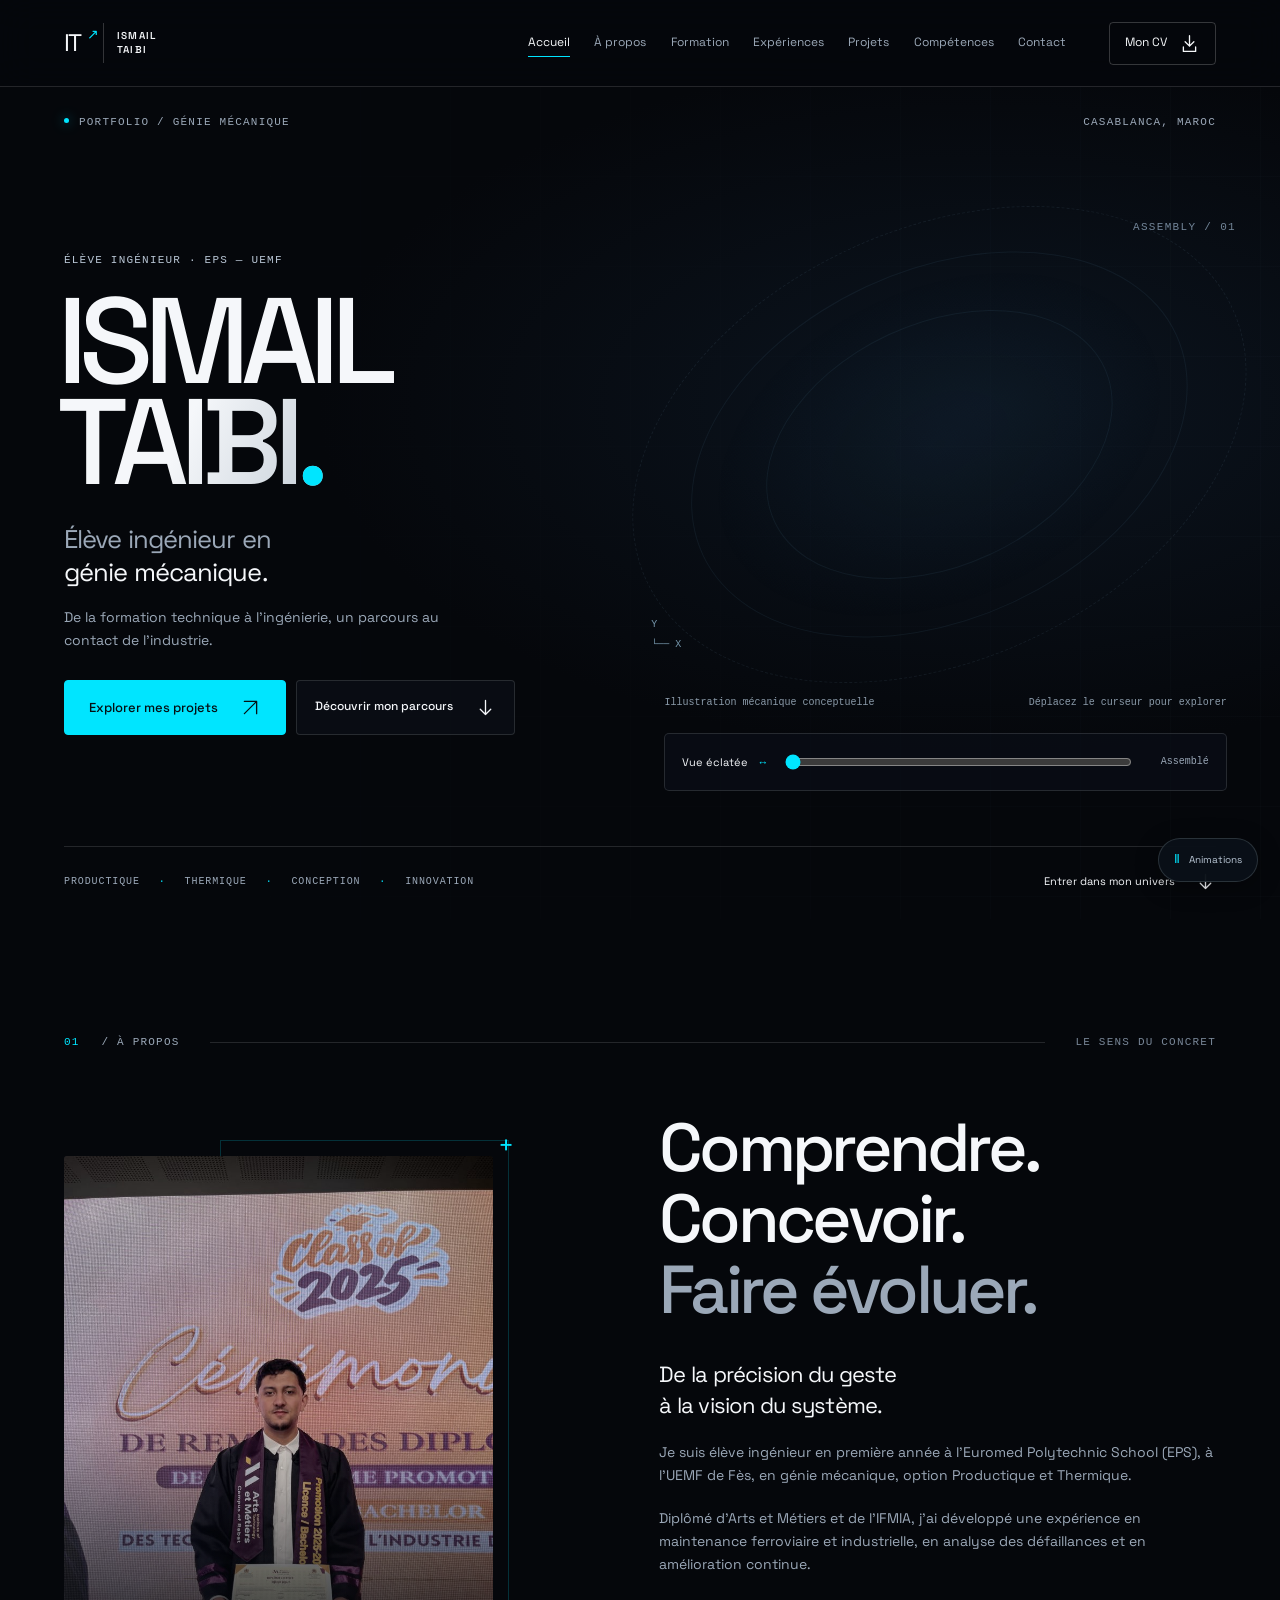
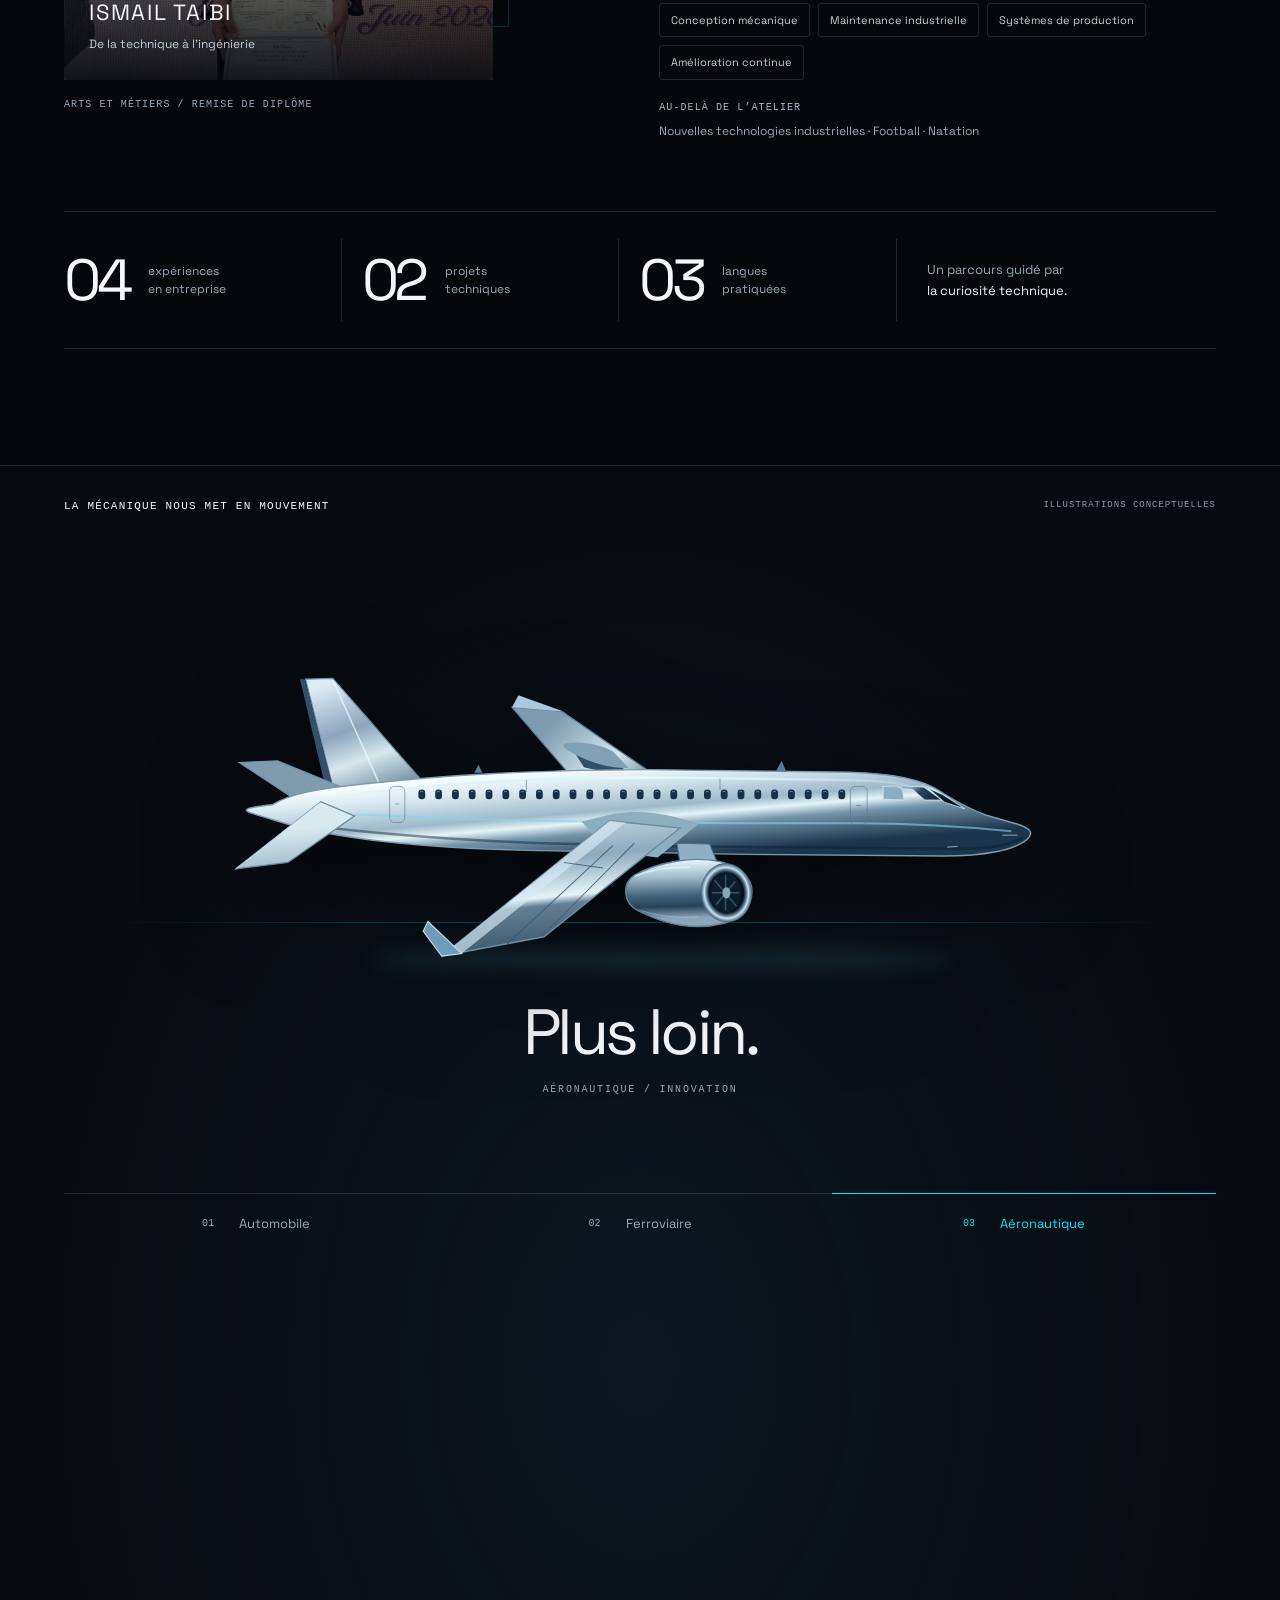
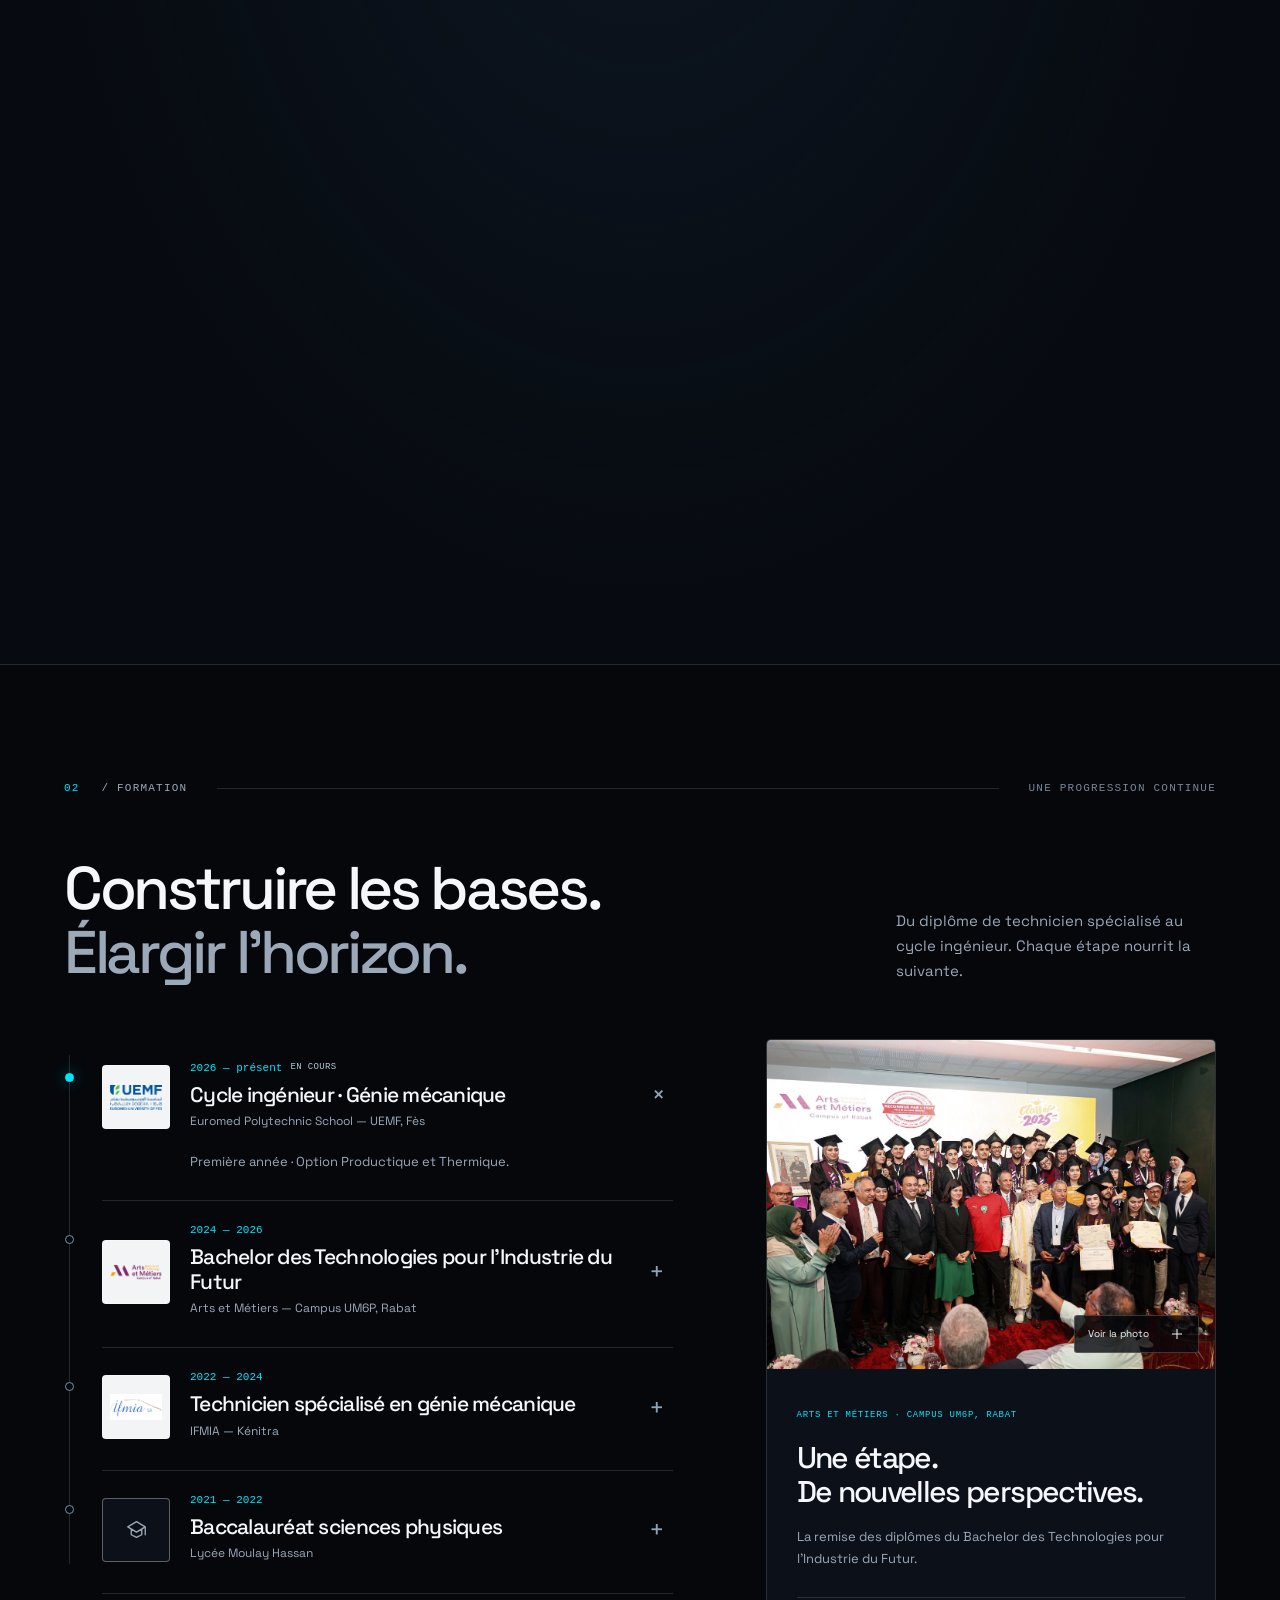
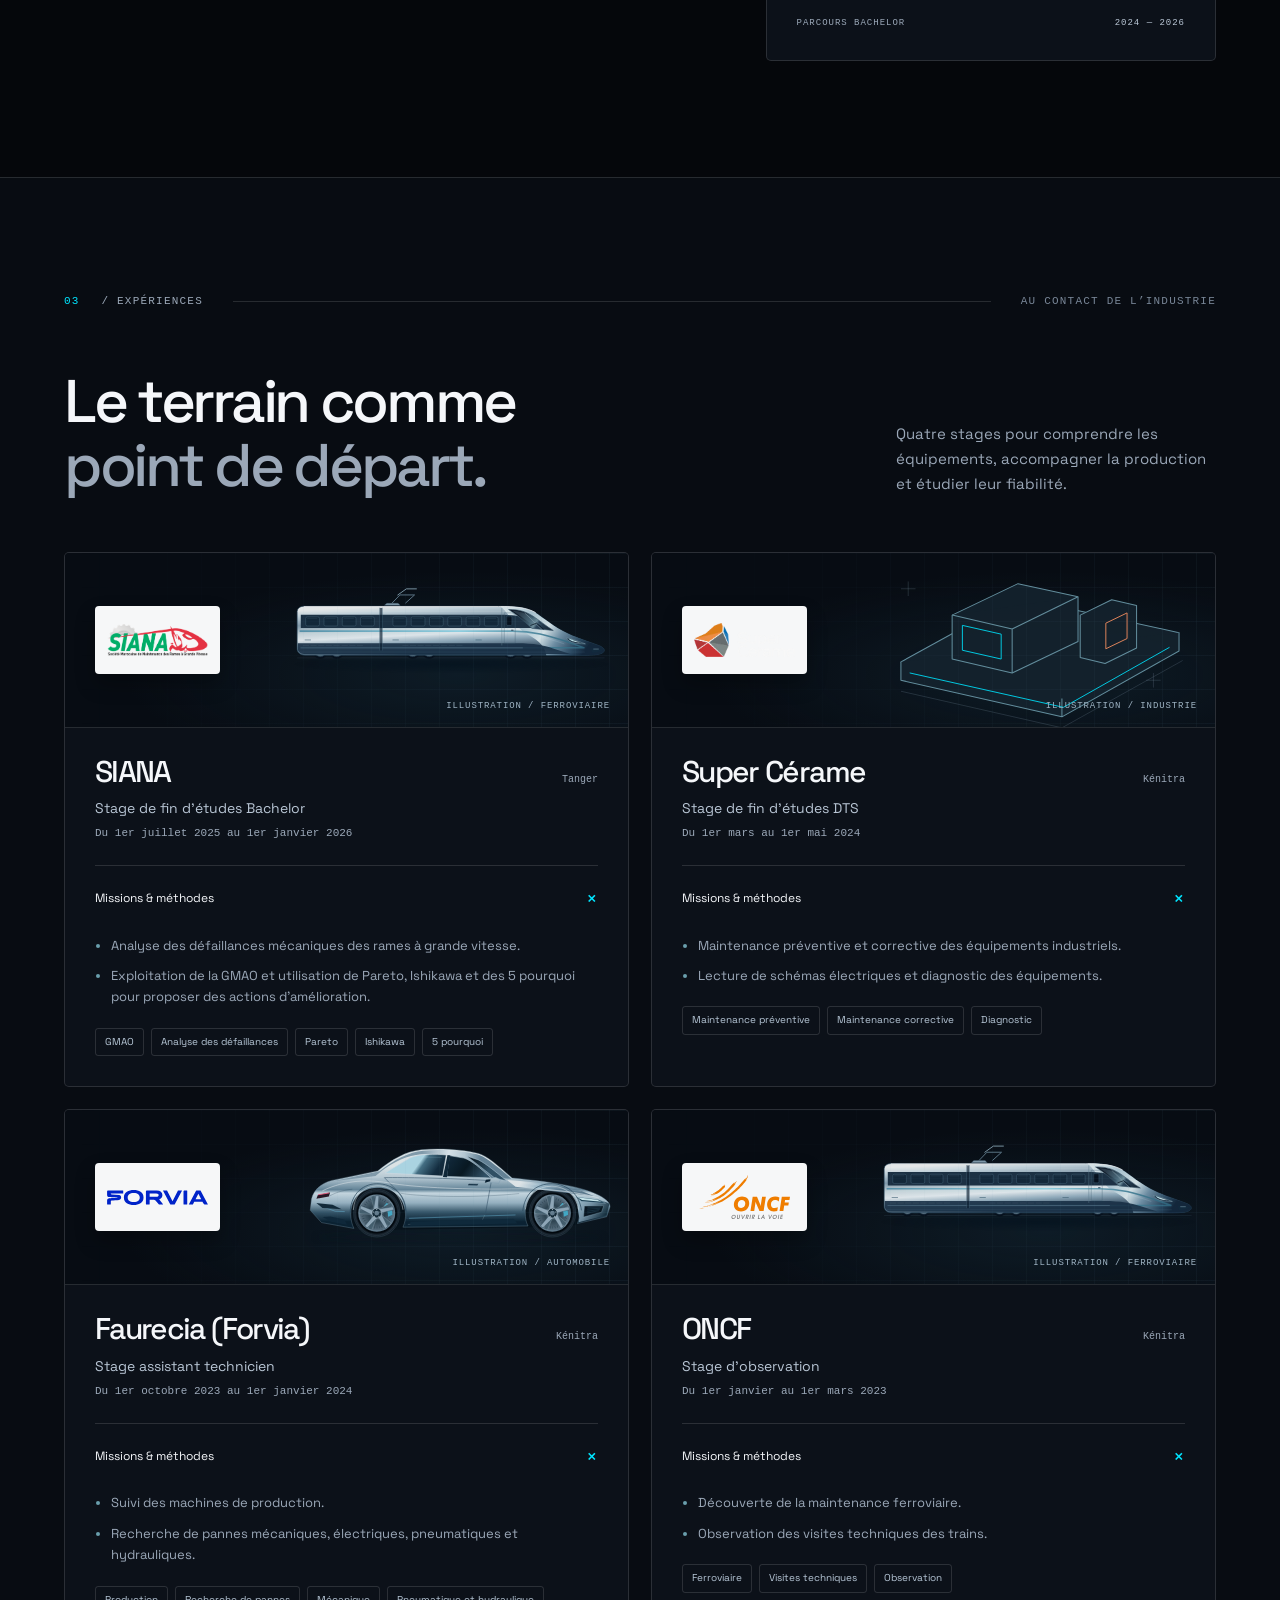
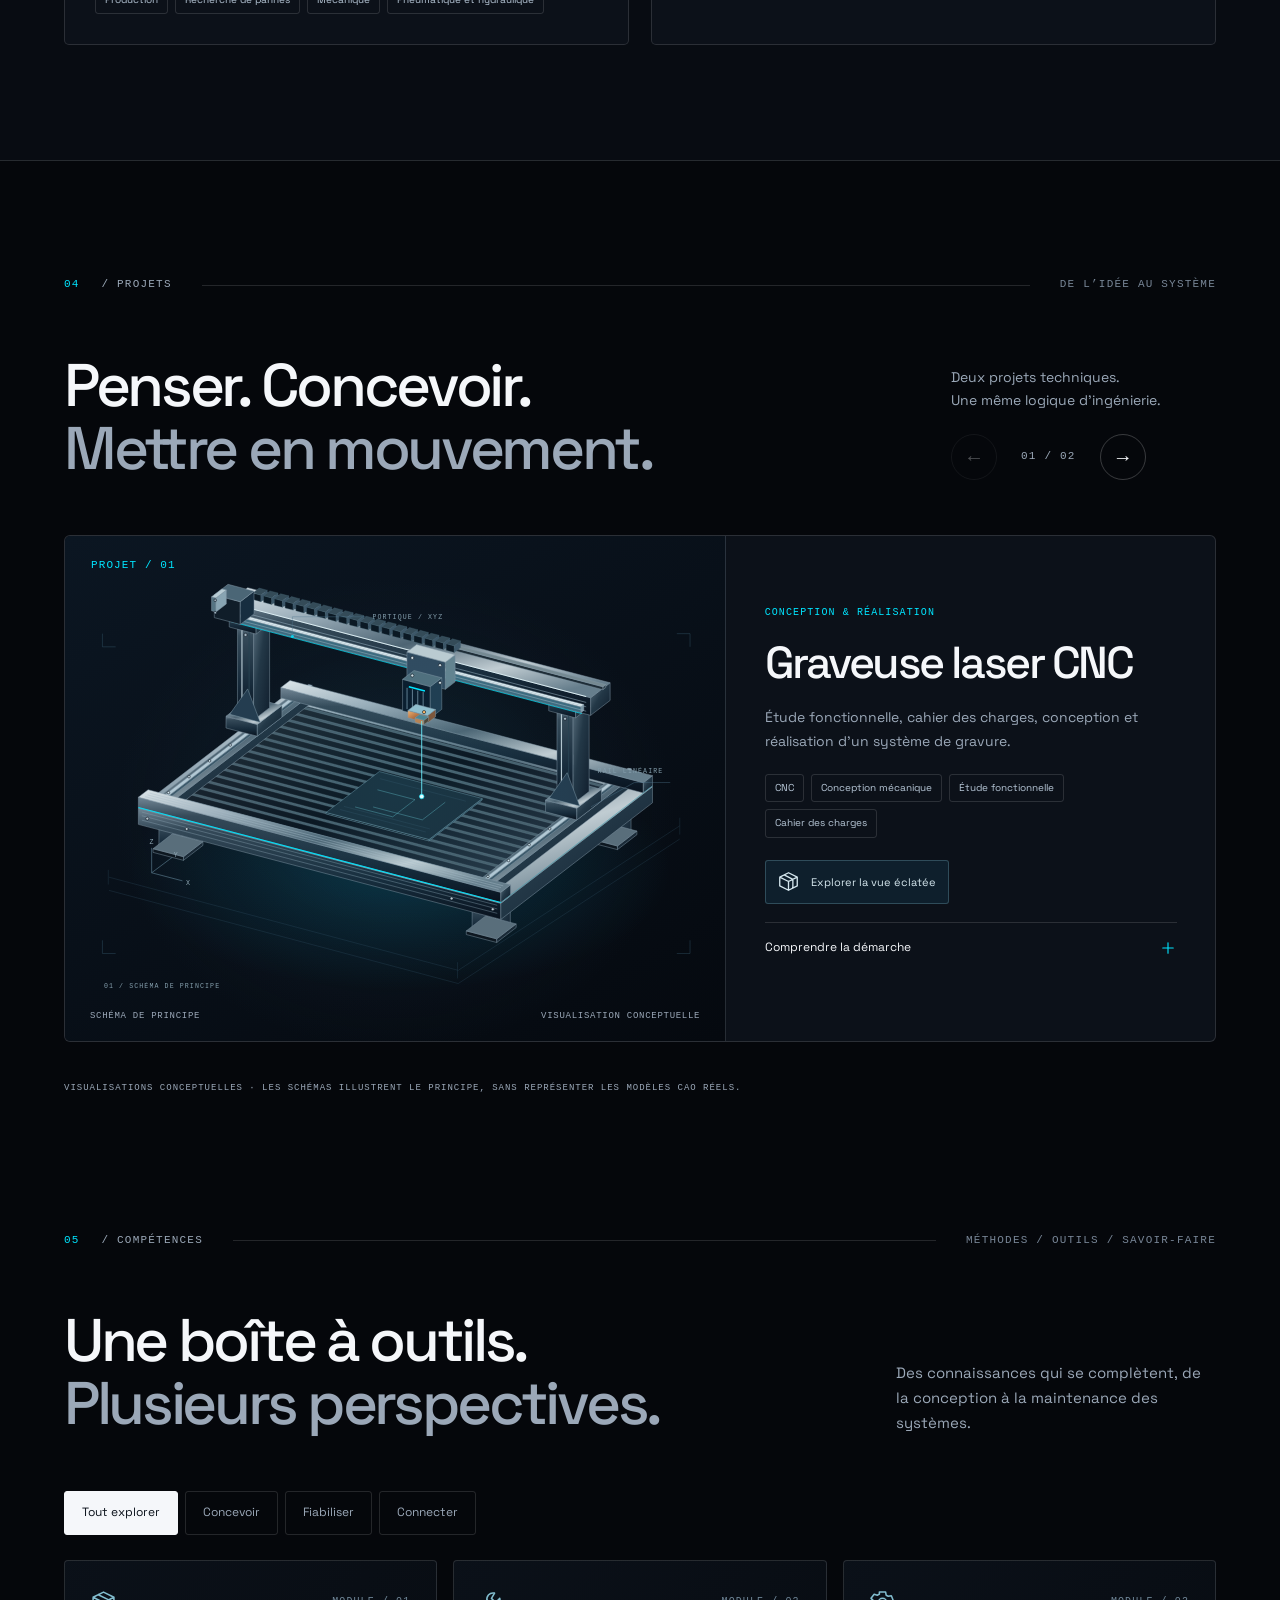
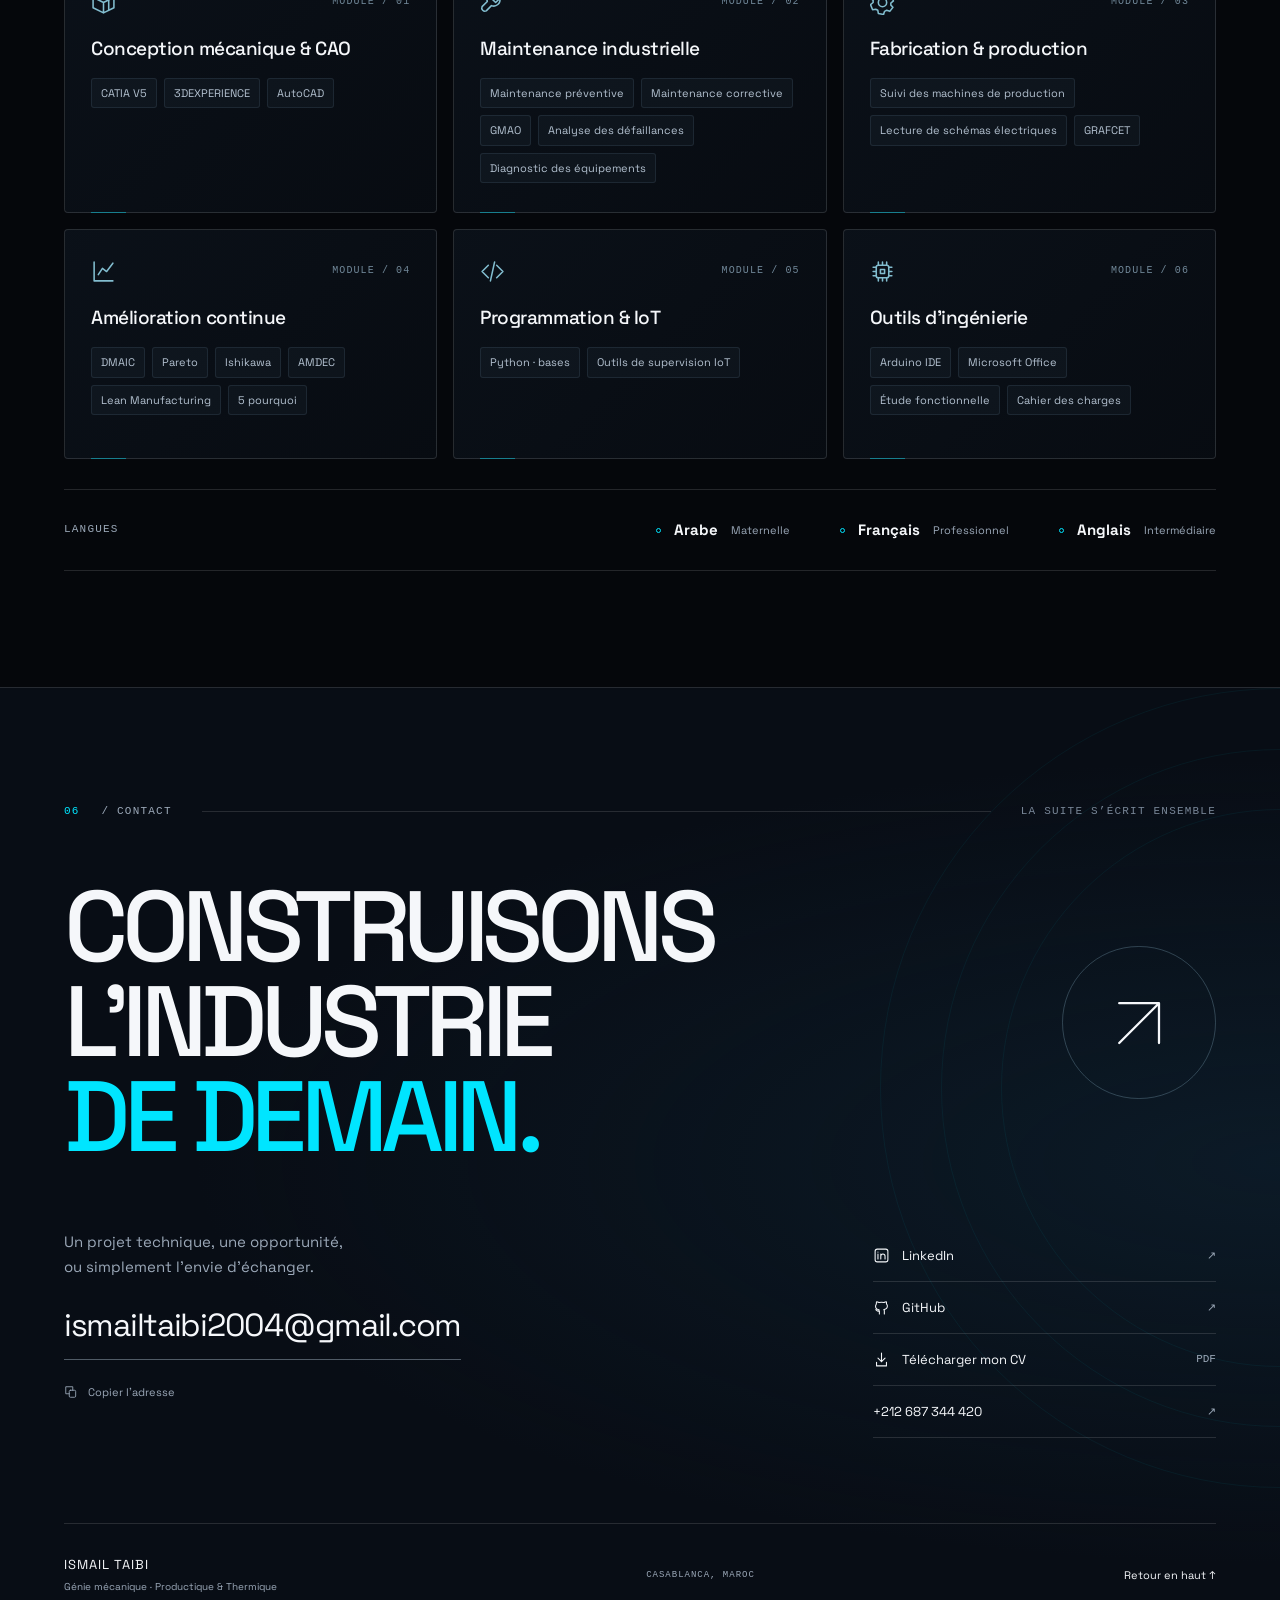
==== commit 8fb50243: "Publier la refonte interactive du portfolio d’Ismail Taibi" ====
--- a/index.html
+++ b/index.html
@@ -3,566 +3,1404 @@
 <head>
   <meta charset="utf-8">
   <meta name="viewport" content="width=device-width, initial-scale=1">
-  <meta name="theme-color" content="#080c18">
-  <title>Ismail Taibi — Élève ingénieur en génie mécanique</title>
-  <meta name="description" content="Portfolio d’Ismail Taibi, élève ingénieur à l’Euromed Polytechnic School. Génie mécanique, productique et thermique, maintenance industrielle et projets techniques.">
+  <meta name="theme-color" content="#05070B">
+  <title>Ismail Taibi — Génie mécanique · Portfolio</title>
+  <meta name="description" content="Ismail Taibi, élève ingénieur en génie mécanique à l’EPS — UEMF. Productique, thermique, conception et maintenance industrielle. Découvrez mon parcours et mes projets.">
   <meta property="og:type" content="website">
   <meta property="og:locale" content="fr_FR">
-  <meta property="og:title" content="Ismail Taibi — Génie mécanique, productique & thermique">
-  <meta property="og:description" content="Mon parcours, mes expériences en industrie et mes projets techniques. Élève ingénieur à l’EPS – UEMF, Fès.">
+  <meta property="og:title" content="Ismail Taibi — L’ingénierie en mouvement">
+  <meta property="og:description" content="De la formation technique à l’ingénierie. Parcours, expériences industrielles et projets en génie mécanique.">
+  <meta property="og:url" content="https://ismailtaibi.github.io/">
   <link rel="canonical" href="https://ismailtaibi.github.io/">
-  <meta property="og:url" content="https://ismailtaibi.github.io/">
-  <!-- Ajouter og:image avec une URL HTTPS absolue après publication. -->
-
-  <!-- ================================================================
-    PERSONNALISATION — 1. LIENS ET COORDONNÉES
-    Les textes éditoriaux sont regroupés dans TEXTES, juste après CONFIG.
-    Les images sont incorporées au fichier : aucun fichier local à joindre.
-    cvUrl : "embedded" = PDF intégré, ou URL d’un nouveau PDF ; github : URL du profil.
-    Si cvUrl est vide, le bouton CV propose un contact par email.
-  ================================================================= -->
-  <script>
-    const CONFIG = {
-      email: 'ismailtaibi2004@gmail.com',
-      phone: '+212 687 344 420',
-      linkedin: 'https://www.linkedin.com/in/ismail-t-bbb78a293/',
-      github: '',
-      cvUrl: 'embedded',
-      siteUrl: '',
-      socialImageUrl: ''
-    };
-  </script>
-  <!-- TEXTES MODIFIABLES — HTML simple autorisé (br, span, em).
-       Les valeurs ci-dessous priment sur la copie de secours du corps HTML.
-       Pour ajouter ou supprimer des rubriques, modifiez le HTML sémantique.
-       Les coordonnées et liens se règlent dans CONFIG ci-dessus. -->
-  <script>
-    const TEXTES = {
-  "accueil": {
-    "texte01": "PORTFOLIO / GÉNIE MÉCANIQUE",
-    "texte02": "CASABLANCA, MAROC",
-    "texte03": "Élève ingénieur · EPS — UEMF",
-    "texte04": "\u003cspan>Ismail\u003c/span>\u003cspan>Taibi\u003cspan class=\"name-dot\">.\u003c/span>\u003c/span>",
-    "texte05": "CONCEPTION\u003cbr>MÉCANIQUE",
-    "texte06": "PRODUCTIQUE\u003cbr>&amp; THERMIQUE",
-    "texte07": "Génie mécanique.\u003cbr>Productique &amp; thermique.",
-    "texte08": "De la conception à la maintenance.\u003cbr>Un parcours au contact de l’industrie.",
-    "texte09": "ÉTUDE · CONCEPTION · AMÉLIORATION",
-    "texte10": "01 / AUTOMOBILE",
-    "texte11": "Le mouvement.",
-    "texte12": "PRÉCISION MÉCANIQUE",
-    "texte13": "UNIVERS MÉCANIQUES · ILLUSTRATION",
-    "texte14": "02 / FERROVIAIRE",
-    "texte15": "La puissance.",
-    "texte16": "DES SYSTÈMES EN MOUVEMENT",
-    "texte17": "UNIVERS MÉCANIQUES · ILLUSTRATION",
-    "texte18": "03 / AÉRONAUTIQUE",
-    "texte19": "La perspective.",
-    "texte20": "EXPLORER LA MÉCANIQUE",
-    "texte21": "UNIVERS MÉCANIQUES · ILLUSTRATION",
-    "texte22": "DE LA TECHNIQUE À L’INGÉNIERIE",
-    "texte23": "Comprendre.\u003cbr>Concevoir.\u003cbr>\u003cem>Améliorer.\u003c/em>"
+  <link rel="icon" href="data:image/svg+xml,%3Csvg xmlns='http://www.w3.org/2000/svg' viewBox='0 0 80 80'%3E%3Crect width='80' height='80' rx='18' fill='%2305070B'/%3E%3Cpath d='M24 21v38M37 23h25M49 23v36' fill='none' stroke='%2300E5FF' stroke-width='7'/%3E%3C/svg%3E">
+  <!-- PERSONNALISATION : textes, liens et coordonnées. Les données sont
+       également présentes dans le HTML pour rester lisibles sans JavaScript.
+       CSS : les couleurs et les réglages principaux se trouvent dans :root.
+       Les photos, logos, police et PDF sont incorporés : aucun fichier annexe. -->
+  <script id="portfolio-content" type="application/json">{
+  "profile": {
+    "name": "Ismail Taibi",
+    "email": "ismailtaibi2004@gmail.com",
+    "phone": "+212 687 344 420",
+    "linkedin": "https://www.linkedin.com/in/ismail-t-bbb78a293/",
+    "github": "https://github.com/ismailtaibi",
+    "siteUrl": "https://ismailtaibi.github.io/",
+    "city": "Casablanca, Maroc",
+    "title": "Élève ingénieur en génie mécanique",
+    "subtitle": "Productique • Thermique • Conception • Innovation",
+    "journey": "De la formation technique à l’ingénierie, un parcours au contact de l’industrie.",
+    "about1": "Je suis élève ingénieur en première année à l’Euromed Polytechnic School (EPS), à l’UEMF de Fès, en génie mécanique, option Productique et Thermique.",
+    "about2": "Diplômé d’Arts et Métiers et de l’IFMIA, j’ai développé une expérience en maintenance ferroviaire et industrielle, en analyse des défaillances et en amélioration continue.",
+    "interests": [
+      "Nouvelles technologies industrielles",
+      "Football",
+      "Natation"
+    ]
   },
-  "a-propos": {
-    "texte01": "Diplômé d’Arts et Métiers &amp; de l’IFMIA",
-    "texte02": "\u003cspan class=\"number\">01 /\u003c/span> À propos",
-    "texte03": "De la technique\u003cbr>à \u003cem>l’ingénierie.\u003c/em>",
-    "texte04": "Une formation en génie mécanique, enrichie par l’expérience du terrain.",
-    "texte05": "Je suis élève ingénieur en première année à l’Euromed Polytechnic School (EPS), en génie mécanique, option Productique et Thermique.",
-    "texte06": "Diplômé d’Arts et Métiers et de l’IFMIA, j’ai développé une expérience en maintenance ferroviaire et industrielle, en analyse des défaillances et en amélioration continue.",
-    "texte07": "Nouvelles technologies industrielles",
-    "texte08": "Football",
-    "texte09": "Natation",
-    "texte10": "04",
-    "texte11": "Expériences\u003cbr>en entreprise",
-    "texte12": "02",
-    "texte13": "Projets\u003cbr>techniques",
-    "texte14": "03",
-    "texte15": "Langues\u003cbr>pratiquées"
-  },
-  "formation": {
-    "texte01": "\u003cspan class=\"number\">02 /\u003c/span> Formation",
-    "texte02": "Un parcours qui se construit.",
-    "texte03": "Du diplôme de technicien spécialisé au cycle ingénieur.",
-    "texte04": "EN COURS",
-    "texte05": "Cycle ingénieur · Génie mécanique",
-    "texte06": "Euromed Polytechnic School — UEMF, Fès",
-    "texte07": "Première année · Option Productique et Thermique.",
-    "texte08": "Bachelor des Technologies\u003cbr>pour l’Industrie du Futur",
-    "texte09": "Arts et Métiers — Campus UM6P, Rabat",
-    "texte10": "BTIF · Diplôme de Bachelor.",
-    "texte11": "Technicien spécialisé\u003cbr>en génie mécanique",
-    "texte12": "IFMIA — Kénitra",
-    "texte13": "Diplôme de technicien spécialisé.",
-    "texte14": "Baccalauréat sciences physiques",
-    "texte15": "Lycée Moulay Hassan",
-    "texte16": "Arts et Métiers · Campus UM6P, Rabat",
-    "texte17": "Une étape marquante.",
-    "texte18": "La remise des diplômes du Bachelor des Technologies pour l’Industrie du Futur.",
-    "texte19": "Mon parcours Bachelor",
-    "texte20": "2024 — 2026"
-  },
-  "experiences": {
-    "texte01": "\u003cspan class=\"number\">03 /\u003c/span> Expériences",
-    "texte02": "L’apprentissage, sur le terrain.",
-    "texte03": "Quatre stages au contact des équipements, de la production et de la maintenance.",
-    "texte04": "SIANA",
-    "texte05": "Stage de fin d’études Bachelor",
-    "texte06": "Tanger · Du 1er juillet 2025 au 1er janvier 2026",
-    "texte07": "Analyse des défaillances mécaniques des rames à grande vitesse.",
-    "texte08": "Exploitation de la GMAO et utilisation de Pareto, Ishikawa et des 5 pourquoi pour proposer des actions d’amélioration.",
-    "texte09": "Maintenance ferroviaire",
-    "texte10": "GMAO",
-    "texte11": "Analyse des défaillances",
-    "texte12": "Super Cérame",
-    "texte13": "Stage de fin d’études DTS",
-    "texte14": "Kénitra · Du 1er mars au 1er mai 2024",
-    "texte15": "Maintenance préventive et corrective des équipements industriels.",
-    "texte16": "Lecture de schémas électriques et diagnostic des équipements.",
-    "texte17": "Maintenance industrielle",
-    "texte18": "Diagnostic",
-    "texte19": "Faurecia \u003cspan style=\"font-weight:400;font-size:.7em\">(Forvia)\u003c/span>",
-    "texte20": "Stage assistant technicien",
-    "texte21": "Kénitra · Du 1er octobre 2023 au 1er janvier 2024",
-    "texte22": "Suivi des machines de production.",
-    "texte23": "Recherche de pannes mécaniques, électriques, pneumatiques et hydrauliques.",
-    "texte24": "Production",
-    "texte25": "Recherche de pannes",
-    "texte26": "ONCF",
-    "texte27": "Stage d’observation",
-    "texte28": "Kénitra · Du 1er janvier au 1er mars 2023",
-    "texte29": "Découverte de la maintenance ferroviaire.",
-    "texte30": "Observation des visites techniques des trains.",
-    "texte31": "Ferroviaire",
-    "texte32": "Visites techniques"
-  },
-  "projets": {
-    "texte01": "\u003cspan class=\"number\">04 /\u003c/span> Projets techniques",
-    "texte02": "De l’idée au système.",
-    "texte03": "Conception mécanique, étude fonctionnelle et automatisation.",
-    "texte04": "P.01",
-    "texte05": "Schéma de principe · Illustration",
-    "texte06": "Conception &amp; réalisation",
-    "texte07": "Graveuse laser CNC",
-    "texte08": "Étude fonctionnelle, cahier des charges, conception et réalisation d’un système de gravure.",
-    "texte09": "CNC",
-    "texte10": "Conception mécanique",
-    "texte11": "Étude fonctionnelle",
-    "texte12": "Voir la démarche",
-    "texte13": "Définir les fonctions du système, formaliser le cahier des charges, puis passer à la conception et à la réalisation de la graveuse.",
-    "texte14": "P.02",
-    "texte15": "Schéma de principe · Illustration",
-    "texte16": "Automatisation &amp; commande",
-    "texte17": "Mini-convoyeur automatisé",
-    "texte18": "Conception du système, élaboration du schéma électrique et séquence de commande GRAFCET.",
-    "texte19": "GRAFCET",
-    "texte20": "Schéma électrique",
-    "texte21": "Automatisation",
-    "texte22": "Voir la démarche",
-    "texte23": "Associer la conception du convoyeur à son schéma électrique et décrire la séquence de fonctionnement à l’aide du GRAFCET."
-  },
-  "competences": {
-    "texte01": "\u003cspan class=\"number\">05 /\u003c/span> Compétences",
-    "texte02": "Méthodes. Outils. Savoir-faire.",
-    "texte03": "Un socle technique au service de la conception et de la fiabilité des systèmes.",
-    "texte04": "Maintenance &amp; méthodes",
-    "texte05": "Maintenance préventive",
-    "texte06": "Maintenance corrective",
-    "texte07": "GMAO",
-    "texte08": "DMAIC",
-    "texte09": "Pareto",
-    "texte10": "Ishikawa",
-    "texte11": "AMDEC",
-    "texte12": "Lean Manufacturing",
-    "texte13": "Conception &amp; logiciels",
-    "texte14": "CATIA V5",
-    "texte15": "AutoCAD",
-    "texte16": "3DEXPERIENCE",
-    "texte17": "Arduino IDE",
-    "texte18": "Microsoft Office",
-    "texte19": "Programmation &amp; IoT",
-    "texte20": "Python · bases",
-    "texte21": "Outils de supervision IoT",
-    "texte22": "Langues",
-    "texte23": "Maternelle",
-    "texte24": "Professionnel",
-    "texte25": "Intermédiaire"
-  },
-  "contact": {
-    "texte01": "\u003cspan class=\"number\">06 /\u003c/span> Contact",
-    "texte02": "Échangeons\u003cbr>\u003cspan>sur la suite.\u003c/span>",
-    "texte03": "Pour échanger autour de mon parcours, d’un projet technique ou d’une opportunité professionnelle.",
-    "texte04": "\u003csmall>Localisation\u003c/small>Casablanca, Maroc",
-    "texte05": "↗"
-  }
-};
-  </script>
-  <style>
-/* IDENTITÉ VISUELLE — personnalisez ces variables en priorité. */
-:root{--navy:#0b1015;--navy-deep:#070b10;--paper:#070c18;--white:#f0f4f5;--ink:#eef3f5;--muted:#a6b8cf;--line:#29364b;--accent:#83ecff;--accent-secondary:#b493ff;--accent-dark:#96e7ff;--soft:#171f29;--font:'Segoe UI','Helvetica Neue',Arial,sans-serif;--mono:'Consolas','Liberation Mono',monospace;--max:1560px;--gutter:clamp(24px,6vw,150px)}
-*,*::before,*::after{box-sizing:border-box}html{scroll-behavior:smooth;scroll-padding-top:100px}body{margin:0;background:var(--paper);color:var(--ink);font-family:var(--font);font-size:16px;line-height:1.65;-webkit-font-smoothing:antialiased}h1,h2,h3,p,figure{margin:0}h1,h2,h3{line-height:1.08;font-weight:500;letter-spacing:-.05em}a{color:inherit;text-decoration:none}button{font:inherit;cursor:pointer}img,svg{max-width:100%}img{display:block}button,a{-webkit-tap-highlight-color:transparent}button:focus-visible,a:focus-visible,summary:focus-visible{outline:3px solid #58c8ef;outline-offset:6px}::selection{background:var(--accent);color:#07111b}[hidden]{display:none!important}.container{width:calc(100% - var(--gutter)*2);max-width:var(--max);margin-inline:auto}.eyebrow{font-family:var(--mono);font-size:10px;font-weight:400;letter-spacing:.14em;text-transform:uppercase;line-height:1.7}.section{padding-block:115px}.section-top{display:flex;align-items:flex-end;justify-content:space-between;gap:40px;margin-bottom:60px}.section-top h2{font-size:clamp(40px,4.4vw,72px);margin-top:21px;max-width:800px}.section-note{max-width:300px;color:var(--muted);font-size:14px}.number{color:var(--accent);margin-right:16px}.icon{width:20px;height:20px;fill:none;stroke:currentColor;stroke-width:1.5;stroke-linecap:round;stroke-linejoin:round;flex-shrink:0}.button{min-height:52px;padding:13px 23px;display:inline-flex;align-items:center;justify-content:center;gap:24px;border:1px solid transparent;border-radius:40px;font-size:12px;font-weight:500;transition:background .25s,transform .25s,box-shadow .25s}.button:hover{transform:translateY(-3px)}.button-primary{background:var(--accent);color:#0a1923}.button-primary:hover{box-shadow:0 0 28px #96e7ff25;background:#b8eeff}.button-outline{border-color:#6d7d88;color:var(--ink);background:transparent}.button-outline:hover{background:#ffffff0b}.skip-link{position:fixed;left:16px;top:-100px;background:var(--accent);color:#07111b;padding:12px;z-index:200}.skip-link:focus{top:12px}
-/* NAVIGATION : verre clair dans l’accueil, sombre sur le parcours. */
-.header{position:fixed;inset:0 0 auto;z-index:50;border-bottom:1px solid #1b2c391a;background:#e9eef2b8;backdrop-filter:blur(18px);color:#16232e;transition:background .35s,color .35s,border-color .35s}.nav-wrap{height:82px;display:flex;align-items:center;justify-content:space-between;gap:30px}.brand{display:flex;align-items:center;gap:11px;flex-shrink:0}.monogram{height:35px;width:35px;border:1px solid currentColor;display:grid;place-items:center;font-size:15px;letter-spacing:-.06em;border-radius:50%;line-height:1}.brand-name{font-size:13px;font-weight:600;letter-spacing:-.025em}.nav-links{display:flex;align-items:center;gap:clamp(15px,2vw,32px)}.nav-links a{font-size:11px;padding:8px 0;position:relative;opacity:.75}.nav-links a:hover,.nav-links a[aria-current="location"]{opacity:1}.nav-links a::after{content:'';position:absolute;bottom:2px;left:0;right:100%;height:1px;background:currentColor;transition:right .25s}.nav-links a:hover::after,.nav-links a[aria-current="location"]::after{right:0}.nav-links .nav-contact{padding:9px 17px;border:1px solid currentColor;border-radius:30px}.nav-links .nav-contact::after{display:none}.menu-toggle{display:none;border:1px solid currentColor;color:inherit;background:transparent;width:42px;height:42px;border-radius:50%;align-items:center;justify-content:center}.header.is-dark{background:#0c1117dc;border-color:#ffffff16;color:#e8f2f7}
-/* ACCUEIL CINÉMATIQUE — zoom piloté par le défilement, jamais de scroll forcé. */
-.cinematic{height:200svh;min-height:1300px;background:#e7edf2;--scene:0;--scale:1;--turn:-8deg;--fade:1;--portal:0;--drift:0px;--dark:0;--object-fade:1;color:#15232f}.cinema-stage{height:100svh;min-height:650px;position:sticky;top:0;overflow:clip;background:radial-gradient(ellipse at 50% 40%,#fdfefe 0,#eaf0f4 42%,#c8d7e3 100%);isolation:isolate}.cinema-stage::after{content:'';position:absolute;inset:0;background:#070c13;opacity:var(--dark);z-index:2;pointer-events:none}.studio-grid{position:absolute;inset:0;background-image:linear-gradient(#587b9510 1px,transparent 1px),linear-gradient(90deg,#587b9510 1px,transparent 1px);background-size:80px 80px;mask-image:radial-gradient(ellipse,black,transparent 70%);opacity:.5}.hero-topline,.hero-lower,.hero-bottom{position:absolute;left:var(--gutter);right:var(--gutter);max-width:1900px;margin-inline:auto;z-index:4;opacity:var(--fade);transform:translateY(var(--drift))}.hero-topline{top:118px;display:flex;align-items:center;justify-content:space-between;color:#4b626f}.hero-identity{position:absolute;inset:0;z-index:3;pointer-events:none;opacity:var(--fade)}.hero-identity>.eyebrow{position:absolute;top:25%;left:0;right:0;text-align:center;color:#3e596a}.hero-identity h1{position:absolute;top:35%;left:var(--gutter);right:var(--gutter);display:flex;align-items:center;justify-content:space-between;font-size:clamp(90px,11vw,210px);letter-spacing:-.075em;line-height:1;font-weight:450;transform:translateY(calc(var(--drift)*-1));z-index:1}.hero-identity h1>span:last-child{margin-right:.04em}.name-dot{color:#4a8eb4}.rotor-scene{position:absolute;width:clamp(380px,42vw,820px);aspect-ratio:1;left:50%;top:47%;transform:translate(-50%,-50%) scale(var(--scale));z-index:3;opacity:var(--object-fade);pointer-events:none}.rotor{position:relative;z-index:2;width:100%;height:auto;transform:rotate(var(--turn));filter:drop-shadow(0 30px 25px #0b2a4b30);will-change:transform}.rotor-halo{position:absolute;inset:20%;background:#c1eeff;border-radius:50%;filter:blur(55px);opacity:.5}.rotor-shadow{position:absolute;width:70%;height:10%;background:#163d5c66;filter:blur(23px);left:15%;bottom:1%;border-radius:50%;transform:scaleY(.5);opacity:var(--fade)}.rotor-index{position:absolute;font-family:var(--mono);font-size:8px;letter-spacing:.13em;line-height:1.6;color:#3b596c;opacity:var(--fade);z-index:3}.rotor-index::before{content:'';position:absolute;width:50px;height:1px;background:#7f9aab;top:10px}.rotor-index-one{left:4%;top:12%}.rotor-index-one::before{left:calc(100% + 12px);transform:rotate(28deg);transform-origin:left}.rotor-index-two{right:-4%;bottom:15%}.rotor-index-two::before{right:calc(100% + 12px);transform:rotate(28deg);transform-origin:right}.hero-lower{bottom:110px;display:flex;align-items:flex-end;justify-content:space-between;gap:30px}.hero-title{font-size:clamp(18px,1.6vw,27px);line-height:1.25;letter-spacing:-.03em}.hero-desc{font-size:11px;color:#526776;margin-top:13px;line-height:1.7}.hero-actions{display:flex;gap:10px;align-items:center}.hero .button-primary{background:#152a3a;color:#fff}.hero .button-primary:hover{background:#264f68;box-shadow:0 5px 25px #163d5c20}.hero .button-outline{border-color:#9dabb6;color:#162d3c}.hero-bottom{bottom:0;min-height:65px;border-top:1px solid #48627330;display:flex;justify-content:space-between;align-items:center;gap:20px;color:#4c6271}.hero-bottom .eyebrow{font-size:8px;letter-spacing:.12em}.scroll-link{display:flex;align-items:center;gap:12px;font-size:10px}.scroll-wheel{width:15px;height:23px;border:1px solid #536d7f;border-radius:10px;position:relative}.scroll-wheel::after{content:'';width:2px;height:5px;background:#536d7f;position:absolute;top:4px;left:5px;animation:wheel 1.6s infinite}.portal-copy{position:absolute;inset:0;display:flex;flex-direction:column;align-items:center;justify-content:center;z-index:5;pointer-events:none;color:#f1f7fb;text-align:center;opacity:var(--portal);transform:translateY(calc((1 - var(--portal))*35px));padding:100px 24px 60px}.portal-copy .eyebrow{color:#a2dff7;font-size:10px;margin-bottom:27px}.portal-copy p{font-size:clamp(55px,7vw,115px);line-height:1.08;font-weight:400;letter-spacing:-.065em}.portal-copy em{font-style:normal;color:var(--accent)}.portal-line{height:55px;width:1px;background:linear-gradient(var(--accent),transparent);margin-top:32px}.hero-progress{position:absolute;bottom:0;height:2px;left:0;width:calc(var(--scene)*100%);background:var(--accent);z-index:8}
-@keyframes wheel{0%,100%{transform:translateY(0);opacity:.5}55%{transform:translateY(6px);opacity:1}}
-/* À PROPOS */
-.about{display:grid;grid-template-columns:.76fr 1.24fr;gap:12%;align-items:center;padding:0}.about-portrait{position:relative;max-width:440px}.about-portrait::before{content:'';position:absolute;inset:-12px 12px 12px -12px;border:1px solid #5b758955;border-radius:3px;pointer-events:none}.about-portrait img{width:100%;height:auto;aspect-ratio:4/4.7;object-fit:cover;object-position:center 48%;border-radius:3px;filter:saturate(.65)}.about-portrait figcaption{position:absolute;left:0;bottom:0;right:0;padding:55px 25px 23px;background:linear-gradient(transparent,#070c14ed);font-size:11px;letter-spacing:.03em}.about-portrait figcaption span{display:block;color:#bac8d1;font-size:10px;margin-top:5px}.about h2{font-size:clamp(36px,4.4vw,68px);margin:20px 0 28px}.about h2 em{font-style:normal;color:var(--accent)}.about-copy .lead{font-size:20px;letter-spacing:-.02em;line-height:1.5}.about-copy>p+p{color:var(--muted);font-size:14px;margin-top:19px}.about-tags{display:flex;flex-wrap:wrap;gap:8px;margin-top:25px}.tag{border:1px solid var(--line);border-radius:25px;padding:6px 11px;font-size:10px;color:var(--muted);line-height:1.5}.stats{margin-top:70px;display:grid;grid-template-columns:repeat(3,1fr);border-top:1px solid var(--line);border-bottom:1px solid var(--line)}.stat{padding:33px;display:flex;align-items:center;gap:27px}.stat:first-child{padding-left:0}.stat+.stat{border-left:1px solid var(--line)}.stat strong{font-size:55px;font-weight:350;letter-spacing:-.06em;line-height:1;color:#d4e8f2}.stat span{font-size:11px;color:var(--muted);line-height:1.6}
-/* FORMATION */
-#formation{padding-top:30px}.education-grid{display:grid;grid-template-columns:1.08fr .92fr;gap:65px;align-items:start}.education-list{border-top:1px solid var(--line)}.education-item{display:grid;grid-template-columns:76px 1fr;gap:23px;padding:30px 0;border-bottom:1px solid var(--line)}.logo-tile{height:72px;width:76px;border:1px solid #c1cbd1;background:#f9fbfc;border-radius:3px;display:flex;align-items:center;justify-content:center;padding:9px;overflow:hidden}.logo-tile img{max-height:100%;object-fit:contain;width:100%}.logo-tile .icon{width:30px;height:30px;color:#536576}.item-meta{font-family:var(--mono);font-size:9px;letter-spacing:.06em;color:var(--accent);margin-bottom:9px}.education-item h3{font-size:22px;letter-spacing:-.035em;line-height:1.25}.education-item p{font-size:12px;color:var(--muted);margin-top:8px;line-height:1.6}.education-item .school{font-size:12px;color:#d0dbe2;margin-top:8px}.current{display:inline-block;border:1px solid #64ab8e66;border-radius:2px;padding:2px 6px;color:#a4e2c3;margin-left:8px;font-size:8px}.graduation{position:sticky;top:115px;background:#121a24;border:1px solid var(--line);color:var(--ink);border-radius:4px;overflow:hidden}.graduation-image{width:100%;height:auto;aspect-ratio:1.36;object-fit:cover;object-position:center}.graduation figcaption{padding:28px 30px 30px}.graduation h3{font-size:29px;margin:12px 0}.graduation p{font-size:13px;color:var(--muted)}.graduation .eyebrow{color:var(--accent);font-size:9px}.graduation-footer{display:flex;align-items:center;justify-content:space-between;border-top:1px solid var(--line);padding-top:20px;margin-top:25px;font-size:10px;color:var(--muted)}.photo-button{padding:0;border:0;background:none;color:inherit;width:100%;display:block;position:relative;cursor:zoom-in}.zoom-label{position:absolute;right:15px;bottom:15px;background:#0a1722df;padding:8px 13px;font-size:10px;border-radius:30px;color:#edf6ff;display:flex;align-items:center;gap:8px}.zoom-label .icon{width:13px;height:13px}
-/* EXPÉRIENCES */
-.experience-section{background:linear-gradient(125deg,#111c27,#0e151e 60%);border-block:1px solid var(--line)}.experience-list{border-top:1px solid var(--line)}.experience-item{display:grid;grid-template-columns:150px 1fr 1.25fr;gap:35px;align-items:start;padding:38px 0;border-bottom:1px solid var(--line)}.company-logo{background:#f9fbfc;border-radius:3px;width:140px;height:80px;display:flex;align-items:center;justify-content:center;padding:16px;border:1px solid #c1cbd1}.company-logo img{max-height:100%;max-width:100%;object-fit:contain}.experience-item h3{font-size:28px;margin:2px 0 11px}.role{font-size:12px;font-weight:400;line-height:1.6}.experience-meta{font-size:10px;color:var(--muted);margin-top:13px}.experience-details{font-size:13px;color:var(--muted)}.experience-details ul{margin:0;padding-left:16px}.experience-details li+li{margin-top:9px}.experience-details li::marker{color:var(--accent)}.experience-details .tags{display:flex;flex-wrap:wrap;gap:7px;margin-top:19px}.experience-details .tag{font-size:9px}
-/* PROJETS : illustrations vectorielles, style plan technique. */
-.project-grid{display:grid;grid-template-columns:1fr 1fr;gap:30px}.project-card{border:1px solid var(--line);border-radius:4px;overflow:hidden;background:#101822;transition:border-color .3s,transform .3s}.project-card:hover{border-color:#5a869f;transform:translateY(-5px)}.project-visual{height:330px;background:#dce8ed;position:relative;display:grid;place-items:center;overflow:hidden;background-image:linear-gradient(#527a8a15 1px,transparent 1px),linear-gradient(90deg,#527a8a15 1px,transparent 1px);background-size:26px 26px}.project-card:nth-child(2) .project-visual{background-color:#cfdfe8}.project-visual svg{width:90%;height:85%;color:#163448;transition:transform .6s}.project-card:hover .project-visual svg{transform:translateY(-6px) rotate(-1deg)}.schematic-label{position:absolute;bottom:16px;left:23px;font-family:var(--mono);font-size:8px;letter-spacing:.14em;color:#415e70;text-transform:uppercase}.project-no{position:absolute;right:22px;top:18px;font-family:var(--mono);font-size:11px;color:#415e70}.project-body{padding:31px}.project-body .eyebrow{font-size:9px;color:var(--accent)}.project-body h3{font-size:31px;margin:13px 0 17px}.project-body>p{font-size:13px;color:var(--muted)}.project-tags{display:flex;gap:7px;flex-wrap:wrap;margin-top:23px}.project-tags .tag{font-size:9px}.project-detail{border-top:1px solid var(--line);margin-top:26px;padding-top:17px}.project-detail summary{cursor:pointer;list-style:none;font-size:12px;font-weight:400;display:flex;justify-content:space-between;align-items:center;gap:15px}.project-detail summary::-webkit-details-marker{display:none}.project-detail summary::after{content:'+';font-size:23px;font-weight:300;color:var(--accent)}.project-detail[open] summary::after{content:'−'}.project-detail p{font-size:13px;margin-top:14px;color:var(--muted)}
-/* COMPÉTENCES */
-.skills-section{background:radial-gradient(ellipse at top right,#142c3e,#0a1017 65%);border-block:1px solid var(--line)}.skills-grid{display:grid;grid-template-columns:repeat(3,1fr);border-top:1px solid var(--line);border-bottom:1px solid var(--line)}.skill-group{padding:36px 30px 43px 0}.skill-group+.skill-group{padding-left:30px;border-left:1px solid var(--line)}.skill-icon{height:42px;color:var(--accent)}.skill-icon .icon{width:28px;height:28px}.skill-group h3{font-size:24px;margin:10px 0 25px}.skill-badges{display:flex;gap:8px;flex-wrap:wrap}.skill-badges span{border:1px solid #395064;color:#c9d9e5;padding:8px 12px;font-size:10px;border-radius:3px;line-height:1.5;background:#9ad7ff04}.languages{display:flex;align-items:center;gap:45px;padding-top:36px;flex-wrap:wrap}.languages>p{font-size:9px;letter-spacing:.14em;color:var(--accent);font-family:var(--mono);text-transform:uppercase}.language{display:flex;align-items:center;gap:12px;font-size:14px}.language span{font-size:10px;color:var(--muted)}.language i{width:4px;height:4px;border-radius:50%;background:var(--accent);display:block}
-/* CONTACT */
-.contact{display:grid;grid-template-columns:1fr .8fr;gap:12%;align-items:center}.contact h2{font-size:clamp(49px,6vw,96px);margin:22px 0 28px}.contact h2 span{color:var(--accent)}.contact-intro{font-size:14px;color:var(--muted);max-width:430px}.contact-info{border-top:1px solid var(--line)}.contact-row{display:flex;align-items:center;justify-content:space-between;gap:15px;padding:23px 0;border-bottom:1px solid var(--line);font-size:clamp(13px,1.4vw,19px)}.contact-row small{display:block;color:var(--muted);font-family:var(--mono);font-size:9px;text-transform:uppercase;letter-spacing:.12em;margin-bottom:7px}.contact-row:hover .icon{transform:translate(3px,-3px)}.contact-row .icon{transition:transform .25s;color:var(--accent)}.socials{display:flex;align-items:center;gap:23px;margin-top:26px}.social-link{display:inline-flex;align-items:center;gap:9px;font-size:12px}.social-link .icon{width:17px;height:17px}.contact .button{margin-top:32px;background:var(--accent);color:#102030}footer{padding:25px 0;border-top:1px solid var(--line);font-size:10px;color:var(--muted)}.footer-inner{display:flex;align-items:center;justify-content:space-between;gap:25px}.back-top{display:flex;align-items:center;gap:9px}.back-top .icon{width:14px;height:14px}dialog{border:1px solid #3f586d;border-radius:6px;padding:35px;background:#101b27;color:var(--ink);max-width:480px;width:calc(100% - 36px);box-shadow:0 30px 100px #0007}dialog::backdrop{background:#030b14d9;backdrop-filter:blur(7px)}dialog h2{font-size:30px;margin:20px 0 16px}dialog p{color:var(--muted);font-size:14px}dialog .button{margin-top:25px}.dialog-close{border:1px solid #4c6478;background:transparent;color:var(--ink);width:38px;height:38px;display:grid;place-items:center;margin-left:auto;border-radius:50%}.photo-dialog{max-width:1200px;padding:15px}.photo-dialog img{margin-top:12px;max-height:75vh;width:100%;object-fit:contain}.photo-dialog p{font-size:12px;margin-top:12px;text-align:center}
-@media(prefers-reduced-motion:no-preference){.reveal{transition:opacity .7s ease,transform .7s ease}.reveal.pending{opacity:0;transform:translateY(22px)}}
-@media(min-width:2000px){:root{--max:1900px}.nav-wrap{height:104px}.nav-links a{font-size:14px}.brand-name{font-size:16px}.hero-topline{top:145px}.hero-topline .eyebrow{font-size:13px}.hero-identity>.eyebrow{font-size:14px}.hero-identity h1{left:max(var(--gutter),calc((100vw - 2100px)/2));right:max(var(--gutter),calc((100vw - 2100px)/2));font-size:230px}.rotor-scene{width:850px}.hero-lower{bottom:150px}.hero-title{font-size:34px}.hero-desc{font-size:15px}.hero-bottom{min-height:90px}.hero-bottom .eyebrow,.scroll-link{font-size:12px}.button{font-size:15px;min-height:60px}.portal-copy p{font-size:150px}.section{padding-block:145px}.section-top h2{font-size:82px}.section-note,.about-copy>p+p,.education-item p,.experience-details,.project-body>p,.contact-intro{font-size:17px}.education-item h3{font-size:27px}.education-item{padding-block:35px}.education-item .school{font-size:15px}.project-visual{height:420px}.item-meta{font-size:12px}.role{font-size:16px}.experience-meta{font-size:13px}.experience-item{padding-block:45px}.skill-badges span{font-size:13px}.about-portrait{max-width:530px}}
-@media(max-width:1100px){:root{--gutter:35px}.brand-name{display:none}.nav-links{gap:17px}.hero-identity h1{font-size:12vw;top:37%}.rotor-scene{width:43vw}.hero-identity>.eyebrow{top:26%}.rotor-index{font-size:7px}.hero-actions{gap:8px}.hero-actions .button{font-size:11px;padding-inline:18px;gap:15px}.hero-lower{bottom:100px}.hero-bottom .eyebrow{font-size:7px}.section{padding-block:85px}.about{gap:8%}.about h2{font-size:45px}.education-grid{gap:35px}.experience-item{grid-template-columns:125px .9fr 1.2fr;gap:23px}.company-logo{width:120px;height:76px}.contact{gap:7%}.rotor-index-one{left:-2%}.rotor-index-two{right:-8%}}
-@media(max-width:800px){html{scroll-padding-top:92px}:root{--gutter:25px}.nav-wrap{height:72px}.brand-name{display:block}.menu-toggle{display:flex}.nav-links{display:none;position:absolute;top:72px;left:0;right:0;background:#e9eff4;border-bottom:1px solid #aebcc8;padding:20px 25px;box-shadow:0 14px 25px #102b3920;flex-direction:column;align-items:stretch;gap:5px}.header.is-dark .nav-links{background:#101a25;border-color:var(--line)}.nav-links.is-open{display:flex}.nav-links a{font-size:14px;padding:9px}.nav-links a::after{display:none}.nav-links a[aria-current="location"]{font-weight:650}.nav-links .nav-contact{margin-top:5px;text-align:center}.hero-topline{top:98px}.hero-topline .eyebrow{font-size:8px}.hero-identity h1{top:33%;font-size:12.5vw}.hero-identity>.eyebrow{top:25%;font-size:9px}.rotor-scene{width:47vw;top:44%}.hero-title{font-size:19px}.hero-desc{font-size:10px}.hero-lower{bottom:95px}.hero-actions{flex-direction:column;align-items:stretch}.hero-actions .button{min-height:43px}.hero-bottom>.eyebrow:last-child{display:none}.rotor-index{display:none}.portal-copy p{font-size:66px}.section{padding-block:75px}.section-top{margin-bottom:36px;align-items:start;flex-direction:column;gap:20px}.section-note{max-width:480px}.about{gap:6%;grid-template-columns:.7fr 1fr}.about h2{font-size:39px}.about-copy .lead{font-size:18px}.about-copy>p+p{font-size:13px}.about-portrait img{aspect-ratio:3/4.5}.stats{margin-top:45px}.stat{gap:16px;padding:25px 20px}.stat strong{font-size:40px}.stat span{font-size:10px}.education-grid{grid-template-columns:1fr;gap:35px}.graduation{position:static;display:grid;grid-template-columns:1fr 1fr}.graduation-image{height:100%;aspect-ratio:1;object-fit:cover}.graduation figcaption{padding:25px}.graduation h3{font-size:25px}.experience-item{grid-template-columns:115px 1fr}.company-logo{width:110px}.experience-details{grid-column:2}.experience-item{gap:17px 25px}.project-visual{height:240px}.project-body{padding:25px}.project-body h3{font-size:25px}.skills-grid{grid-template-columns:1fr 1fr}.skill-group:nth-child(3){grid-column:1/-1;border-left:0;border-top:1px solid var(--line);padding-left:0}.skill-group{padding-top:28px;padding-bottom:30px}.languages{gap:24px}.contact{grid-template-columns:1fr;gap:42px}.contact h2{font-size:62px}.contact-row{font-size:18px}}
-@media(max-width:560px){:root{--gutter:22px}.cinematic{height:165svh;min-height:1100px}.cinema-stage{min-height:680px}.hero-topline{top:94px}.hero-topline>.eyebrow:last-child{display:none}.hero-identity>.eyebrow{top:20%;font-size:8px}.hero-identity h1{top:26%;font-size:15.7vw;left:22px;right:28px;z-index:4}.rotor-scene{width:79vw;max-width:350px;top:47%;z-index:3}.hero-title{font-size:16px}.hero-desc{display:none}.hero-lower{bottom:90px;gap:12px;align-items:center}.hero-actions{gap:7px}.hero-actions .button{font-size:10px;min-height:40px;padding:9px 13px;gap:10px}.hero-actions .icon{width:14px;height:14px}.hero-bottom{min-height:65px;gap:10px}.hero-bottom .eyebrow{font-size:6px;letter-spacing:.06em}.scroll-link{font-size:9px;gap:8px}.scroll-wheel{width:13px;height:21px}.scroll-wheel::after{left:4px}.portal-copy p{font-size:56px}.portal-copy .eyebrow{font-size:8px}.section{padding-block:63px}.about{grid-template-columns:1fr;gap:35px}.about-portrait{width:85%;max-width:320px;margin:auto}.about-portrait img{aspect-ratio:4/4.6}.about-copy h2{font-size:43px}.about-copy .lead{font-size:21px}.about-copy>p+p{font-size:14px}.stats{margin-top:38px}.stat{padding:23px 12px;display:block}.stat strong{display:block;font-size:41px;margin-bottom:12px}.stat span{font-size:10px}.stat:first-child{padding-left:0}.section-top h2{font-size:42px}.education-item{grid-template-columns:60px 1fr;gap:16px;padding-block:25px}.logo-tile{width:60px;height:60px;padding:6px}.education-item h3{font-size:20px}.education-item p{font-size:12px}.item-meta{font-size:8px}.current{font-size:7px}.graduation{display:block}.graduation-image{aspect-ratio:1.4;height:auto;width:100%}.graduation figcaption{padding:26px}.experience-item{grid-template-columns:80px 1fr;gap:20px 16px;padding-block:28px}.company-logo{width:80px;height:65px;padding:8px}.experience-item h3{font-size:25px}.role{font-size:12px}.experience-details{grid-column:1/-1;font-size:13px;padding-left:0}.project-grid{grid-template-columns:1fr;gap:25px}.project-visual{height:260px}.project-body{padding:25px}.project-body h3{font-size:28px}.skills-grid{display:block}.skill-group,.skill-group+.skill-group{padding:28px 0;border-left:0}.skill-group+.skill-group{border-top:1px solid var(--line)}.skill-group h3{margin-top:0}.skill-icon{float:right;margin-left:15px}.skill-badges span{font-size:11px}.languages{align-items:flex-start;gap:20px;flex-direction:column}.language{width:100%;justify-content:space-between}.language i{display:none}.contact h2{font-size:54px}.contact-row{font-size:clamp(13px,4.1vw,18px)}.footer-inner{align-items:flex-start;gap:20px;flex-direction:column}.footer-inner>span{font-size:10px}}
-@media(max-height:750px) and (min-width:801px){.hero-topline{top:105px}.hero-identity>.eyebrow{top:24%}.hero-identity h1{top:34%;font-size:10vw}.rotor-scene{width:min(40vw,460px);top:47%}.hero-lower{bottom:85px}.hero-desc{display:none}.hero-bottom{min-height:58px}}
-@media(prefers-reduced-motion:reduce){html{scroll-behavior:auto}*,*::before,*::after{transition:none!important;animation:none!important}.cinematic{height:100svh;min-height:680px}.cinema-stage{position:relative}.portal-copy{display:none}.rotor{will-change:auto}}
-/* SÉQUENCE MOBILITÉ — illustrations thématiques, sans lien avec un projet réel. */
-.cinematic{height:340svh;min-height:2200px;--rail:0}.hero-identity>.eyebrow{top:18%}.mobility-sequence{position:absolute;inset:0;z-index:4;pointer-events:none;background:radial-gradient(ellipse at 50% 65%,#336b902b,transparent 60%);opacity:var(--rail)}.mobility-item{position:absolute;inset:0;opacity:0;will-change:transform,opacity}.mobility-heading{position:absolute;top:18%;left:0;right:0;text-align:center;color:#f0f6fa}.mobility-heading .eyebrow{color:var(--accent);font-size:10px}.mobility-heading p{font-size:clamp(45px,6vw,95px);letter-spacing:-.065em;line-height:1.1;margin-top:19px;font-weight:400}.mobility-item>img{position:absolute;left:50%;top:35%;width:80%;max-width:1200px;height:46%;object-fit:contain;transform:translateX(-50%);filter:drop-shadow(0 35px 25px #0007)}.mobility-caption{position:absolute;bottom:18%;left:var(--gutter);right:var(--gutter);display:flex;justify-content:space-between;color:#9babb8;font-family:var(--mono);font-size:8px;letter-spacing:.12em}.mobility-rail{position:absolute;left:50%;bottom:8%;transform:translateX(-50%);display:flex;gap:40px;z-index:5;color:#6b7e8d;font-family:var(--mono);font-size:9px;letter-spacing:.1em;opacity:var(--rail);pointer-events:none}.mobility-rail button{padding-top:13px;border-top:1px solid #344451;min-width:125px;transition:color .25s,border-color .25s}.mobility-rail b{font-weight:400;margin-left:8px;font-size:8px}.mobility-rail button.active{color:#b2ecff;border-color:#8cdefb}.reading-progress{position:absolute;bottom:-1px;left:0;height:1px;background:currentColor;opacity:.5;width:var(--reading,0%)}.copy-email{border:1px solid var(--line);background:transparent;color:var(--muted);padding:7px 13px;font-size:10px;border-radius:20px;margin-left:auto;min-height:34px}.copy-email:hover{color:var(--accent);border-color:var(--accent)}.copy-status{font-size:11px;color:var(--accent);min-height:20px;margin-top:12px}.project-card{transform-style:preserve-3d}.project-card .project-visual::after{content:'';position:absolute;inset:0;background:radial-gradient(circle at var(--mx,50%) var(--my,50%),#ffffff55,transparent 55%);opacity:0;transition:opacity .3s;pointer-events:none}.project-card:hover .project-visual::after{opacity:1}
-@media(min-width:2000px){.mobility-heading p{font-size:125px}.mobility-item>img{max-width:1650px}.mobility-heading .eyebrow{font-size:14px}.mobility-caption{font-size:12px}.mobility-rail{gap:60px;font-size:13px}.mobility-rail b{font-size:12px}.mobility-rail button{min-width:180px}.hero-identity>.eyebrow{top:21%}}
-@media(max-width:800px){.hero-identity>.eyebrow{top:22%}.mobility-caption{font-size:7px}.mobility-rail{gap:20px}.mobility-rail button{min-width:100px}.mobility-item>img{width:95%}}
-@media(max-width:560px){.cinematic{height:310svh;min-height:2100px}.hero-identity>.eyebrow{top:20%}.mobility-heading{top:25%}.mobility-heading p{font-size:43px;margin-top:15px}.mobility-heading .eyebrow{font-size:8px}.mobility-item>img{top:39%;height:32%;width:106%;max-width:none}.mobility-caption{bottom:24%;justify-content:center}.mobility-caption>span:first-child{display:none}.mobility-rail{gap:13px;bottom:14%;font-size:8px;width:calc(100% - 44px)}.mobility-rail button{min-width:0;flex:1}.mobility-rail b{display:block;font-size:6px;margin:7px 0 0;letter-spacing:.06em}.socials{gap:15px}.copy-email{font-size:9px;padding-inline:10px}}
-@media(prefers-reduced-motion:reduce){.cinematic{height:100svh;min-height:680px}.mobility-sequence,.mobility-rail{display:none}.mobility-item{will-change:auto}}
-@media print{.header,.hero-actions,.hero-bottom,.menu-toggle,.studio-grid,.rotor-index,.zoom-label,.back-top,dialog,.hero-progress,.portal-copy,.mobility-sequence,.mobility-rail,.copy-email{display:none!important}.cinematic{height:600px;min-height:0}.cinema-stage{height:600px;min-height:0;position:relative}.hero-identity h1{font-size:90px}.rotor-scene{width:350px}.section{padding-block:30px}.container{width:94%}.reveal.pending{opacity:1;transform:none}.graduation{position:static}a{color:inherit}.project-card,.experience-item,.education-item{break-inside:avoid}body{-webkit-print-color-adjust:exact;print-color-adjust:exact}}
-
-.mobility-rail button{border:0;border-top:1px solid #344451;border-radius:0;color:inherit;background:transparent;font:inherit;text-align:left;padding:13px 0 0;cursor:pointer}.mobility-rail:not([inert]){pointer-events:auto}.mobility-rail button:hover{color:var(--accent)}
-/* DIRECTION COSMIQUE — verre fumé, repères orbitaux et lumière cyan/violet. */
-body{background:radial-gradient(ellipse at 95% 35%,#20114430,transparent 40%),var(--paper)}
-.header,.header.is-dark{background:#080c18c9;border-bottom:1px solid #93b1f223;color:#f0f6ff}
-.monogram{border-color:#79eaff77;box-shadow:inset 0 0 12px #5de9ff12,0 0 18px #5de9ff0b;color:#a4f5ff;border-radius:10px}
-.nav-links a[aria-current="location"]{color:#9af2ff}.nav-links a::after{background:linear-gradient(90deg,#63e8ff,#b38cff)}
-.nav-links .nav-contact{border-color:#75d9ed66;background:#67ddff0a}.nav-links .nav-contact:hover{box-shadow:0 0 25px #65d5ff1c}
-.cinematic{color:#f0f4ff;background:#060914}.cinema-stage{background:radial-gradient(ellipse at 57% 45%,#132f4c 0,#0c172d 33%,#070b18 68%,#050812 100%)}
-.cinema-stage::after{background:radial-gradient(ellipse at 60% 65%,#182146,#070b16 70%)}
-.starfield{position:absolute;inset:0;width:100%;height:100%;z-index:0;pointer-events:none;opacity:.7}
-.studio-grid{background-image:linear-gradient(#6eb4df15 1px,transparent 1px),linear-gradient(90deg,#6eb4df15 1px,transparent 1px);background-size:64px 64px;inset:49% -40% -65%;transform:perspective(550px) rotateX(59deg);transform-origin:center top;mask-image:linear-gradient(transparent,#0009 30%,transparent 80%);opacity:.45;z-index:1}
-.cosmic-aura{position:absolute;inset:15% 19%;border-radius:50%;background:radial-gradient(ellipse,#68f0ff12 0,#7e54ee18 35%,transparent 70%);filter:blur(35px);opacity:var(--fade);pointer-events:none;animation:aura-drift 14s ease-in-out infinite alternate}
-.hero-topline{color:#9badc5}.hero-topline>.eyebrow:first-child::before{content:'';display:inline-block;width:5px;height:5px;background:var(--accent);border-radius:50%;margin:0 9px 2px 0;box-shadow:0 0 10px var(--accent)}
-.hero-identity>.eyebrow{color:#b9c9e0;letter-spacing:.2em;top:19%}
-.hero-identity h1{font-weight:350;letter-spacing:-.075em;text-shadow:0 0 50px #73ccff0e}
-.hero-identity h1>span:first-child{color:#f2f6ff}.hero-identity h1>span:last-child{color:#c0edff}.name-dot{color:var(--accent);text-shadow:0 0 35px #67eeffa8}
-.hero-title{color:#e0edf9}.hero-desc{color:#9aaec5}.hero-bottom{color:#9ab2cc;border-color:#8fb7e328}.hero-bottom .eyebrow{color:#8fa7c4}
-.hero .button-primary{background:linear-gradient(115deg,#a7f6ff,#91bdff);color:#0a1528;border-color:#b8f5ff;box-shadow:0 0 28px #6ed8ff22}
-.hero .button-primary:hover{background:linear-gradient(115deg,#cdfaff,#adceff);box-shadow:0 0 40px #6ed8ff44}
-.hero .button-outline{color:#c9dcef;border-color:#88b2d555;background:#8ec6ff08}.hero .button-outline:hover{border-color:#a6e7ff;background:#5dd5ff14}
-.scroll-wheel{border-color:#82d3ef}.scroll-wheel::after{background:#a7eeff}.hero-progress,.reading-progress{background:linear-gradient(90deg,#5cecff,#b38cff);box-shadow:0 0 15px #6bdfff80}
-.rotor{filter:drop-shadow(0 0 16px #91edff30) drop-shadow(0 30px 45px #0009);position:relative;z-index:3}
-.rotor-halo{inset:8%;background:radial-gradient(circle,#68ecff26,transparent 60%);filter:blur(18px);opacity:1}
-.rotor-shadow{background:#6adfff;filter:blur(22px);opacity:calc(var(--fade)*.24);bottom:-4%;height:4%}
-.rotor-index{color:#a9c7df;font-size:8px}.rotor-index::before{background:linear-gradient(90deg,#95e8ff,transparent)}
-.orbital-ring{position:absolute;inset:-7%;border:1px solid #78dff344;border-radius:50%;z-index:2;opacity:var(--fade);pointer-events:none}
-.orbital-ring::before{content:'';position:absolute;inset:10px;border:1px dashed #83cbea28;border-radius:50%}
-.orbital-ring::after{content:'';position:absolute;left:50%;top:-3px;width:5px;height:5px;border-radius:50%;background:#acf7ff;box-shadow:0 0 16px #64edff}
-.orbital-ring.ring-one{animation:orbit-spin 48s linear infinite}.orbital-ring.ring-two{inset:5% -13%;transform:rotate(-30deg) scaleY(.55);border-color:#b493ff66;z-index:4;animation:orbit-precess 24s ease-in-out infinite alternate}
-.orbital-ring.ring-two::before{display:none}.orbital-ring.ring-two::after{background:#c8aaff;box-shadow:0 0 14px #9e73ff;left:12%;top:14%}
-.orbital-ring.ring-three{inset:-14%;border:none;background:conic-gradient(from 20deg,transparent 0deg,#79d9ff80 2deg,transparent 3deg 85deg,#ad8aff 86deg,transparent 87deg 140deg,#79d9ff 141deg,transparent 142deg);mask-image:radial-gradient(circle,transparent 67%,black 67.3%,black 68%,transparent 68.3%);animation:orbit-spin 75s linear infinite reverse}
-.orbital-ring.ring-three::before,.orbital-ring.ring-three::after{display:none}
-.ambient-toggle{display:inline-flex;align-items:center;gap:7px;color:#a7bed5;border:1px solid #7c9fbe44;background:#0a122580;border-radius:20px;padding:7px 11px;font-family:var(--mono);font-size:8px;letter-spacing:.04em;min-height:32px;white-space:nowrap}
-.ambient-toggle::before{content:'Ⅱ';font-size:10px;color:var(--accent)}.ambient-toggle[aria-pressed="false"]::before{content:'▷'}.ambient-toggle:hover{border-color:#8dddf2;color:#effaff}.ambient-toggle:disabled{cursor:default;opacity:.7}
-.mobility-sequence{background:radial-gradient(ellipse at 50% 65%,#3c42982b,transparent 65%)}
-.mobility-item::before{content:'';position:absolute;width:70%;height:18%;left:15%;top:62%;border:1px solid #79dfff40;border-radius:50%;transform:perspective(500px) rotateX(67deg);box-shadow:0 0 30px #78ceff16,inset 0 0 40px #8f78ff0f}
-.mobility-item>img{filter:drop-shadow(0 12px 18px #01050ca1) drop-shadow(0 0 18px #82d7ff25)}
-.mobility-heading p{background:linear-gradient(130deg,#f4f7ff 30%,#a3dfff 65%,#cbb2ff);background-clip:text;-webkit-background-clip:text;color:transparent}
-.mobility-rail{background:#10182c99;border:1px solid #90b1df26;border-radius:13px;padding:14px 20px;backdrop-filter:blur(12px)}.mobility-rail button{padding-top:9px}.mobility-rail button.active{text-shadow:0 0 12px #83ddff55}
-.portal-copy em{background:linear-gradient(110deg,#82f3ff,#b195ff);background-clip:text;-webkit-background-clip:text;color:transparent}
-.section-top h2{letter-spacing:-.055em}.section-top .eyebrow,.about-copy>.eyebrow,.contact .eyebrow{display:flex;align-items:center;gap:0;color:#a9bbd6}.section-top .eyebrow::after,.about-copy>.eyebrow::after,.contact .eyebrow::after{content:'';display:block;width:55px;height:1px;margin-left:17px;background:linear-gradient(90deg,#6ee5ff77,transparent)}
-.number{color:var(--accent)}.about-portrait::before{border-color:#7fcfff66;inset:-13px 13px 13px -13px;border-radius:14px 2px 14px 2px}
-.about-portrait::after{content:'';position:absolute;right:-7px;bottom:-7px;width:48px;height:48px;border-right:2px solid #af93ff;border-bottom:2px solid #af93ff;border-radius:0 0 8px 0}
-.about-portrait img{border-radius:12px 2px 12px 2px;filter:saturate(.8)}
-.about h2 em,.contact h2 span{background:linear-gradient(115deg,#a0f4ff,#baa0ff);background-clip:text;-webkit-background-clip:text;color:transparent}
-.stats{border:1px solid #7aa9df26;border-radius:12px;background:linear-gradient(120deg,#7cceff09,#ab73ff08);overflow:hidden}.stat:first-child{padding-left:33px}.stat strong{color:#b2e8ff;text-shadow:0 0 25px #65cfff24}.stat+.stat{border-color:#8baddc26}
-.education-list{position:relative}.education-item{position:relative}.education-item::after{content:'';position:absolute;width:5px;height:5px;border-radius:50%;right:0;top:37px;background:#9c91da;box-shadow:0 0 10px #8774e52e}
-.logo-tile,.company-logo{box-shadow:0 0 22px #63cdff0e}.graduation{border-radius:12px;background:linear-gradient(130deg,#111c30,#111224);border-color:#809cce32;box-shadow:0 20px 70px #02050b55}
-.experience-section{background:radial-gradient(ellipse at 5% 25%,#162b474d,transparent 45%),linear-gradient(120deg,#0a1323,#101025);border-color:#779bd128}
-.experience-item{transition:background .3s}.experience-item:hover{background:#83cfff04}.experience-item h3{color:#eef4ff}.experience-meta{color:#b0c8df}.tag{background:#81c8ff05;border-color:#6d8db438;color:#adbed4}
-.project-card{border:1px solid #8bb2e13d;border-radius:15px;background:linear-gradient(145deg,#111c30,#101323);box-shadow:0 15px 50px #03060e55}.project-card:hover{border-color:#91e7ff88;box-shadow:0 20px 70px #060b1c88,0 0 30px #77d9ff0a}
-.project-visual,.project-card:nth-child(2) .project-visual{background-color:#0a182b;background-image:linear-gradient(#6cc7f318 1px,transparent 1px),linear-gradient(90deg,#6cc7f318 1px,transparent 1px);border-bottom:1px solid #78b6dd28}
-.project-visual svg{color:#90e7ff;filter:drop-shadow(0 0 8px #55d3ff30)}.project-visual svg [fill]:not([fill="none"]){fill:#16364d}.project-visual svg text{fill:#91b9d1!important}.project-visual svg [stroke="#b46625"]{stroke:#b49aff}.schematic-label,.project-no{color:#9dc2d9}.project-body h3{color:#e6f2ff}
-.project-card .project-visual::after{background:radial-gradient(circle at var(--mx,50%) var(--my,50%),#8fdfff17,transparent 55%)}
-.skills-section{background:radial-gradient(ellipse at 90% 10%,#36205d44,transparent 50%),#080f1d;border-color:#8ba6d52b}.skill-icon{color:#a3efff}.skill-badges span{border-color:#7b9bc13a;background:#7bceff06;border-radius:6px;transition:background .25s,border-color .25s}.skill-badges span:hover{background:#86dbff12;border-color:#8adcff88}.skill-group:nth-child(2) .skill-icon{color:#b89dff}
-.contact{position:relative}.contact::before{content:'';position:absolute;inset:10% 0 5%;background:radial-gradient(ellipse at 12% 60%,#30206322,transparent 60%);z-index:-1;pointer-events:none}.contact .button{background:linear-gradient(115deg,#a7f6ff,#bba9ff);box-shadow:0 0 25px #65dbff15}
-.contact-row:hover .icon{color:#c0a7ff}.contact-row{border-color:#859fca2a}footer{background:#060b15;border-color:#779bc128}.copy-email{border-color:#7293b84a}
-@keyframes orbit-spin{to{transform:rotate(360deg)}}@keyframes orbit-precess{from{transform:rotate(-32deg) scaleY(.55)}to{transform:rotate(23deg) scaleY(.46)}}@keyframes aura-drift{to{transform:translate(3%,-3%) scale(1.14);opacity:.7}}
-html[data-ambient="off"] .orbital-ring,html[data-ambient="off"] .cosmic-aura,html[data-ambient="off"] .scroll-wheel::after{animation-play-state:paused}
-@media(min-width:2000px){.hero-identity>.eyebrow{top:20%}.ambient-toggle{font-size:11px;padding:10px 17px}.rotor-index{font-size:11px}.stat:first-child{padding-left:40px}}
-@media(max-width:1100px){.orbital-ring.ring-two{inset:7% -9%}.ambient-toggle{font-size:7px}.stat:first-child{padding-left:25px}}
-@media(max-width:800px){.nav-links,.header.is-dark .nav-links{background:#0b1222f5;color:#e8f4ff;border-color:#769dcc33}.hero-identity>.eyebrow{top:22%}.orbital-ring{inset:-3%}.orbital-ring.ring-three{inset:-10%}.mobility-rail{gap:18px;padding:12px 16px}.stat:first-child{padding-left:20px}}
-@media(max-width:560px){.hero-identity>.eyebrow{top:19%;font-size:7px;letter-spacing:.1em}.hero-identity h1{font-size:15.5vw}.orbital-ring{inset:-2%}.orbital-ring.ring-two{inset:4% -5%}.orbital-ring.ring-three{inset:-8%}.rotor-index{display:none}.hero-bottom>.eyebrow{display:none}.hero-bottom{justify-content:space-between}.ambient-toggle{font-size:7px;padding-inline:10px}.mobility-rail{gap:10px;padding:12px 13px;border-radius:9px}.mobility-item::before{top:55%;height:13%;width:90%;left:5%}.stats{border-radius:9px}.stat,.stat:first-child{padding:23px 13px}.stat strong{font-size:37px}.project-card{border-radius:12px}.starfield{opacity:.5}}
-@media(prefers-reduced-motion:reduce){.orbital-ring,.cosmic-aura,.scroll-wheel::after{animation:none!important}.orbital-ring.ring-two{transform:rotate(-22deg) scaleY(.55)}}
-@media print{.starfield,.cosmic-aura,.orbital-ring,.ambient-toggle{display:none!important}}
-.ambient-toggle,.copy-email,.mobility-rail button{min-height:44px}.mobility-rail b{font-size:10px}.mobility-rail button{font-size:10px}
-@media(max-width:560px){.item-meta,.experience-meta,.education-item .school,.tag,.project-tags .tag,.experience-details .tag,.schematic-label,.project-no{font-size:11px}.experience-item{row-gap:22px}.hero-identity>.eyebrow{font-size:10px}.ambient-toggle{font-size:10px}.copy-email{font-size:11px}.hero-bottom{min-height:70px}.mobility-rail b{font-size:9px}.mobility-rail button{font-size:10px}.languages>p,.language span{font-size:11px}.hero-actions .button{min-height:44px;font-size:11px}.stat span{font-size:11px}.stats{grid-template-columns:repeat(3,minmax(0,1fr))}.stat,.stat:first-child{padding-inline:10px}}
-
-  </style>
+  "education": [
+    {
+      "id": "eps",
+      "years": "2026 — présent",
+      "title": "Cycle ingénieur · Génie mécanique",
+      "school": "Euromed Polytechnic School — UEMF, Fès",
+      "detail": "Première année · Option Productique et Thermique.",
+      "logo": "uemf",
+      "current": true
+    },
+    {
+      "id": "arts",
+      "years": "2024 — 2026",
+      "title": "Bachelor des Technologies pour l’Industrie du Futur",
+      "school": "Arts et Métiers — Campus UM6P, Rabat",
+      "detail": "BTIF · Diplôme de Bachelor.",
+      "logo": "arts",
+      "current": false
+    },
+    {
+      "id": "ifmia",
+      "years": "2022 — 2024",
+      "title": "Technicien spécialisé en génie mécanique",
+      "school": "IFMIA — Kénitra",
+      "detail": "Diplôme de technicien spécialisé.",
+      "logo": "ifmia",
+      "current": false
+    },
+    {
+      "id": "lycee",
+      "years": "2021 — 2022",
+      "title": "Baccalauréat sciences physiques",
+      "school": "Lycée Moulay Hassan",
+      "detail": "Cursus secondaire · Sciences physiques.",
+      "logo": null,
+      "current": false
+    }
+  ],
+  "experiences": [
+    {
+      "id": "siana",
+      "company": "SIANA",
+      "sector": "Maintenance ferroviaire",
+      "role": "Stage de fin d’études Bachelor",
+      "city": "Tanger",
+      "dates": "Du 1er juillet 2025 au 1er janvier 2026",
+      "missions": [
+        "Analyse des défaillances mécaniques des rames à grande vitesse.",
+        "Exploitation de la GMAO et utilisation de Pareto, Ishikawa et des 5 pourquoi pour proposer des actions d’amélioration."
+      ],
+      "tags": [
+        "GMAO",
+        "Analyse des défaillances",
+        "Pareto",
+        "Ishikawa",
+        "5 pourquoi"
+      ],
+      "logo": "siana"
+    },
+    {
+      "id": "supercerame",
+      "company": "Super Cérame",
+      "sector": "Maintenance industrielle",
+      "role": "Stage de fin d’études DTS",
+      "city": "Kénitra",
+      "dates": "Du 1er mars au 1er mai 2024",
+      "missions": [
+        "Maintenance préventive et corrective des équipements industriels.",
+        "Lecture de schémas électriques et diagnostic des équipements."
+      ],
+      "tags": [
+        "Maintenance préventive",
+        "Maintenance corrective",
+        "Diagnostic"
+      ],
+      "logo": "supercerame"
+    },
+    {
+      "id": "forvia",
+      "company": "Faurecia (Forvia)",
+      "sector": "Industrie automobile",
+      "role": "Stage assistant technicien",
+      "city": "Kénitra",
+      "dates": "Du 1er octobre 2023 au 1er janvier 2024",
+      "missions": [
+        "Suivi des machines de production.",
+        "Recherche de pannes mécaniques, électriques, pneumatiques et hydrauliques."
+      ],
+      "tags": [
+        "Production",
+        "Recherche de pannes",
+        "Mécanique",
+        "Pneumatique et hydraulique"
+      ],
+      "logo": "forvia"
+    },
+    {
+      "id": "oncf",
+      "company": "ONCF",
+      "sector": "Secteur ferroviaire",
+      "role": "Stage d’observation",
+      "city": "Kénitra",
+      "dates": "Du 1er janvier au 1er mars 2023",
+      "missions": [
+        "Découverte de la maintenance ferroviaire.",
+        "Observation des visites techniques des trains."
+      ],
+      "tags": [
+        "Ferroviaire",
+        "Visites techniques",
+        "Observation"
+      ],
+      "logo": "oncf"
+    }
+  ],
+  "projects": [
+    {
+      "id": "cnc",
+      "title": "Graveuse laser CNC",
+      "kicker": "Conception & réalisation",
+      "description": "Étude fonctionnelle, cahier des charges, conception et réalisation d’un système de gravure.",
+      "objective": "Concevoir et réaliser un système de gravure à commande numérique.",
+      "method": [
+        "Définir les fonctions du système par l’étude fonctionnelle.",
+        "Formaliser les besoins dans le cahier des charges.",
+        "Passer à la conception mécanique.",
+        "Réaliser le système de gravure."
+      ],
+      "tags": [
+        "CNC",
+        "Conception mécanique",
+        "Étude fonctionnelle",
+        "Cahier des charges"
+      ]
+    },
+    {
+      "id": "conveyor",
+      "title": "Mini-convoyeur automatisé",
+      "kicker": "Automatisation & commande",
+      "description": "Conception du système, élaboration du schéma électrique et séquence de commande GRAFCET.",
+      "objective": "Concevoir un mini-convoyeur et décrire sa commande automatisée.",
+      "method": [
+        "Concevoir le système de convoyage.",
+        "Élaborer le schéma électrique.",
+        "Décrire la séquence de fonctionnement à l’aide du GRAFCET."
+      ],
+      "tags": [
+        "GRAFCET",
+        "Schéma électrique",
+        "Automatisation"
+      ]
+    }
+  ],
+  "skills": [
+    {
+      "id": "cad",
+      "title": "Conception mécanique & CAO",
+      "items": [
+        "CATIA V5",
+        "3DEXPERIENCE",
+        "AutoCAD"
+      ]
+    },
+    {
+      "id": "maintenance",
+      "title": "Maintenance industrielle",
+      "items": [
+        "Maintenance préventive",
+        "Maintenance corrective",
+        "GMAO",
+        "Analyse des défaillances",
+        "Diagnostic des équipements"
+      ]
+    },
+    {
+      "id": "production",
+      "title": "Fabrication & production",
+      "items": [
+        "Suivi des machines de production",
+        "Lecture de schémas électriques",
+        "GRAFCET"
+      ]
+    },
+    {
+      "id": "improvement",
+      "title": "Amélioration continue",
+      "items": [
+        "DMAIC",
+        "Pareto",
+        "Ishikawa",
+        "AMDEC",
+        "Lean Manufacturing",
+        "5 pourquoi"
+      ]
+    },
+    {
+      "id": "programming",
+      "title": "Programmation & IoT",
+      "items": [
+        "Python · bases",
+        "Outils de supervision IoT"
+      ]
+    },
+    {
+      "id": "tools",
+      "title": "Outils d’ingénierie",
+      "items": [
+        "Arduino IDE",
+        "Microsoft Office",
+        "Étude fonctionnelle",
+        "Cahier des charges"
+      ]
+    }
+  ],
+  "languages": [
+    {
+      "name": "Arabe",
+      "level": "Maternelle"
+    },
+    {
+      "name": "Français",
+      "level": "Professionnel"
+    },
+    {
+      "name": "Anglais",
+      "level": "Intermédiaire"
+    }
+  ]
+}</script>
+  <style>@font-face{font-family:"Space Grotesk";font-style:normal;font-weight:400 700;font-display:swap;src:url([data-uri]) format("woff2")}
+/* IDENTITÉ — modifier ces variables pour changer la direction visuelle. */
+:root{--bg:#05070b;--panel:#0c1119;--graphite:#111827;--cyan:#00e5ff;--blue:#2563eb;--silver:#b9c6d5;--white:#f5f7fa;--muted:#9ba8b8;--line:#ffffff20;--orange:#ff9565;--font:'Space Grotesk','Segoe UI',Arial,sans-serif;--mono:'Consolas','Liberation Mono',monospace;--max:1640px;--gutter:clamp(22px,5vw,110px);--ease:cubic-bezier(.22,1,.36,1);color-scheme:dark}
+*,:before,:after{box-sizing:border-box}html{scroll-behavior:smooth;scroll-padding-top:110px}body{margin:0;background:var(--bg);color:var(--white);font:400 16px/1.65 var(--font);-webkit-font-smoothing:antialiased}h1,h2,h3,p,figure{margin:0}h1,h2,h3{line-height:1.05;font-weight:500;letter-spacing:-.055em}h2{font-size:clamp(38px,4.7vw,76px)}h2 em{font-style:normal;color:var(--muted)}a{color:inherit;text-decoration:none}button,input{font:inherit}button{color:inherit;cursor:pointer}button,a,input,summary{-webkit-tap-highlight-color:transparent}button{border:0}img,svg{max-width:100%}img{display:block;height:auto}svg{display:block}button:focus-visible,a:focus-visible,input:focus-visible,summary:focus-visible,[tabindex]:focus-visible{outline:2px solid var(--cyan);outline-offset:6px}::selection{background:var(--cyan);color:var(--bg)}[hidden]{display:none!important}.svg-defs{position:absolute;width:0;height:0;overflow:hidden}.container{width:calc(100% - var(--gutter)*2);max-width:var(--max);margin-inline:auto}.mono,.eyebrow{font:400 11px/1.6 var(--mono);letter-spacing:.11em;text-transform:uppercase}.eyebrow{color:var(--muted)}.eyebrow b{color:var(--cyan);font-weight:400;margin-right:14px}.icon{width:21px;height:21px;fill:none;stroke:currentColor;stroke-width:1.5;stroke-linecap:round;stroke-linejoin:round;flex-shrink:0}.section{padding-block:clamp(85px,9vw,160px)}.section-meta{display:flex;align-items:center;gap:30px;margin-bottom:60px}.section-meta>.mono{color:#788697}.meta-rule{height:1px;background:var(--line);flex:1}.section-heading{display:flex;justify-content:space-between;align-items:flex-end;gap:50px;margin-bottom:55px}.section-heading>p{max-width:320px;color:var(--muted);font-size:15px}.button{min-height:55px;padding:15px 24px;display:inline-flex;align-items:center;justify-content:space-between;gap:22px;border:1px solid var(--line);border-radius:4px;font-size:13px;font-weight:500;transition:background .25s,color .25s,border-color .25s,transform .4s var(--ease)}.button.primary{background:var(--cyan);border-color:var(--cyan);color:#041014}.button.primary:hover{background:#a5f5ff;box-shadow:0 0 30px #00e5ff22}.button.secondary{background:#0c111999}.button.secondary:hover{border-color:var(--cyan);background:#10202b}.magnetic{transform:translate(var(--mag-x,0px),var(--mag-y,0px))}.sr-only{position:absolute;width:1px;height:1px;padding:0;margin:-1px;overflow:hidden;clip:rect(0,0,0,0);white-space:nowrap;border:0}.skip-link{position:fixed;left:20px;top:-100px;padding:12px 18px;background:var(--cyan);color:var(--bg);z-index:100}.skip-link:focus{top:15px}
+/* Courte signature d’ouverture. N’empêche jamais d’utiliser la page. */
+.intro-sequence{position:fixed;inset:0;z-index:90;background:var(--bg);display:flex;align-items:center;justify-content:center;flex-direction:column;pointer-events:none;animation:intro-out .6s .65s var(--ease) forwards}.intro-mark{font-size:62px;line-height:1;letter-spacing:-.1em}.intro-mark span{color:var(--cyan);font-size:32px;margin-left:8px}.intro-label{font:10px var(--mono);letter-spacing:.2em;color:var(--muted);margin-top:20px}.intro-line{margin-top:30px;width:180px;height:1px;background:var(--line);position:relative;overflow:hidden}.intro-line:after{content:'';position:absolute;inset:0;background:var(--cyan);transform-origin:left;animation:intro-line .7s var(--ease) both}@keyframes intro-line{from{transform:scaleX(0)}to{transform:scaleX(1)}}@keyframes intro-out{to{opacity:0;visibility:hidden;transform:translateY(-12px)}}
+/* Navigation */
+.header{position:fixed;inset:0 0 auto;z-index:50;background:#05070be8;border-bottom:1px solid var(--line);backdrop-filter:blur(18px)}.nav-shell{height:86px;width:calc(100% - var(--gutter)*2);max-width:1840px;margin:auto;display:flex;align-items:center;gap:28px}.brand{display:flex;align-items:center;gap:13px;margin-right:auto}.brand-mark{position:relative;width:40px;height:40px;display:flex;align-items:center;font-size:24px;letter-spacing:-.1em;border-right:1px solid #ffffff30;padding-right:8px}.brand-mark span{font-size:14px;color:var(--cyan);position:absolute;right:6px;top:0}.brand>span:last-child{font-size:10px;font-weight:600;letter-spacing:.12em;line-height:1.4}#navigation{display:flex;gap:clamp(18px,1.9vw,32px);align-items:center}#navigation a{position:relative;font-size:12px;min-height:44px;display:flex;align-items:center;color:var(--muted);white-space:nowrap}#navigation a:after{content:'';position:absolute;left:0;right:100%;height:1px;bottom:8px;background:var(--cyan);transition:right .25s}#navigation a:hover,#navigation a[aria-current]{color:var(--white)}#navigation a:hover:after,#navigation a[aria-current]:after{right:0}.nav-cv{display:flex;gap:12px;align-items:center;border:1px solid #ffffff32;border-radius:4px;padding:10px 15px;font-size:12px;margin-left:15px}.nav-cv:hover{border-color:var(--cyan)}.menu-toggle{display:none;background:none;width:44px;height:44px;padding:10px}.menu-toggle span{display:block;width:24px;height:1px;margin:6px 0;background:white;transition:transform .3s}.menu-toggle[aria-expanded=true] span:first-child{transform:translateY(3.5px) rotate(45deg)}.menu-toggle[aria-expanded=true] span:last-child{transform:translateY(-3.5px) rotate(-45deg)}.reading-line{position:absolute;bottom:-1px;left:0;width:100%;height:1px;background:var(--cyan);transform-origin:left;transform:scaleX(var(--reading,0))}
+/* Hero : composition éditoriale + véritable volume mécanique */
+.hero{min-height:100svh;padding-top:86px;position:relative;overflow:clip;background:radial-gradient(ellipse at 77% 44%,#12223480,transparent 48%),var(--bg)}.hero-grid{position:absolute;inset:86px 0 0;pointer-events:none;background-image:linear-gradient(#8ea9c808 1px,transparent 1px),linear-gradient(90deg,#8ea9c808 1px,transparent 1px);background-size:90px 90px;mask-image:linear-gradient(90deg,transparent,#000);opacity:.65}.hero-content{position:relative;min-height:calc(100svh - 86px);display:flex;flex-direction:column}.hero-topline{display:flex;justify-content:space-between;padding:28px 0;color:var(--muted)}.status-dot{display:inline-block;width:5px;height:5px;background:var(--cyan);border-radius:50%;margin-right:10px;box-shadow:0 0 12px #00e5ff90;vertical-align:2px}.hero-layout{display:grid;grid-template-columns:1fr 1.15fr;align-items:center;flex:1;gap:2%;padding:36px 0 55px;min-height:630px}.hero-copy{position:relative;z-index:2;pointer-events:none}.hero-copy a{pointer-events:auto}.hero-copy>.eyebrow{margin-bottom:22px;color:var(--silver);font-size:11px}.hero-name{font-size:clamp(80px,9.5vw,156px);font-weight:500;letter-spacing:-.075em;line-height:.83;position:relative;z-index:2;margin-left:-.055em}.hero-name>span{display:block}.hero-name>span:nth-child(2){background:linear-gradient(115deg,#f5f7fa 25%,#8e9faf 90%);color:transparent;background-clip:text}.hero-name .name-point{color:var(--cyan)}.hero-role{font-size:clamp(20px,2vw,30px);line-height:1.3;margin-top:30px;letter-spacing:-.035em;color:var(--muted)}.hero-role strong{font-weight:400;color:var(--white)}.hero-intro{font-size:14px;max-width:380px;color:var(--muted);margin-top:16px}.hero-actions{display:flex;flex-wrap:wrap;gap:10px;margin-top:28px}.hero-actions .secondary{font-size:12px;padding-inline:18px}.hero-enter{animation:hero-enter .9s .65s var(--ease) both}.hero-name>span{animation:hero-enter 1.1s .4s var(--ease) both}.hero-name>span+span{animation-delay:.52s}@keyframes hero-enter{from{opacity:0;transform:translateY(30px)}to{opacity:1;transform:none}}.engine-display{position:relative;min-width:0;align-self:stretch;display:flex;flex-direction:column;justify-content:center;margin-right:-50px}.technical-index{position:absolute;right:30px;top:25px;font:11px var(--mono);letter-spacing:.12em;color:#728598}.engine-viewport{position:relative;height:clamp(420px,39vw,660px);width:100%;isolation:isolate;cursor:grab}.engine-viewport:active{cursor:grabbing}.engine-halo{position:absolute;inset:15% 10%;border:1px solid #6ea5c716;border-radius:50%;transform:rotate(-25deg);background:radial-gradient(ellipse,#31648512,transparent 65%);pointer-events:none}.engine-halo:before{content:'';position:absolute;inset:-12%;border:1px dashed #78a0b91b;border-radius:50%}.engine-halo:after{content:'';position:absolute;inset:15%;border:1px solid #6ea5c716;border-radius:50%}#engine-canvas{position:absolute;inset:0;width:100%;height:100%;display:block;touch-action:pan-y}.engine-fallback{position:absolute;inset:0;display:grid;place-items:center}.engine-fallback svg{width:100%;height:100%}.axis-marker{position:absolute;left:6%;bottom:8%;font:10px/2 var(--mono);color:#7697ac;pointer-events:none}.engine-display figcaption{margin-inline:8% 6%;display:flex;justify-content:space-between;gap:20px;font:10px/1.6 var(--mono);color:#8b9baa}.scene-hint{color:#8b9baa}.engine-control{display:flex;gap:15px;align-items:center;margin:22px 6% 0 8%;padding:14px 17px;border:1px solid var(--line);background:#0a101a99;border-radius:5px;font-size:11px;position:relative;z-index:2}.engine-control label{white-space:nowrap}.engine-control label span{color:var(--cyan);padding-left:6px}.engine-control input{width:100%;min-width:40px;accent-color:var(--cyan);height:24px;cursor:ew-resize}.engine-control output{font:10px var(--mono);color:var(--muted);min-width:60px;text-align:right}.hero-bottom{display:flex;align-items:center;justify-content:space-between;gap:28px;border-top:1px solid var(--line);padding:24px 0 27px}.hero-bottom p{font:10px var(--mono);letter-spacing:.09em;color:var(--muted)}.hero-bottom b{font-weight:400;color:var(--cyan);margin-inline:12px}.scroll-cue{font-size:11px;display:flex;align-items:center;gap:20px}.scroll-cue .icon{animation:scroll-cue 2s ease-in-out infinite}@keyframes scroll-cue{50%{transform:translateY(5px)}}
+/* Profil */
+.about-section{position:relative}.about-layout{display:grid;grid-template-columns:.8fr 1fr;gap:13%;align-items:center}.portrait-panel{position:relative;padding:16px 16px 0 0}.portrait-panel:before{content:'';position:absolute;top:0;right:0;width:65%;height:85%;border:1px solid #00e5ff30;z-index:-1}.portrait-panel figure{position:relative;overflow:hidden;background:var(--panel);border-radius:3px}.portrait-panel img{width:100%;aspect-ratio:.82;object-fit:cover;object-position:center 42%;filter:saturate(.62);transition:filter .7s,transform 1s var(--ease)}.portrait-panel:hover img{filter:saturate(1);transform:scale(1.025)}.portrait-panel figure:after{content:'';position:absolute;inset:50% 0 0;background:linear-gradient(transparent,#03070de8)}.portrait-panel figcaption{position:absolute;inset:auto 25px 25px;z-index:2;display:flex;flex-direction:column;gap:5px}.portrait-panel figcaption span:first-child{font-size:22px;letter-spacing:.08em}.portrait-panel figcaption span:last-child{font-size:12px;color:#c2cbd6}.portrait-corner{position:absolute;right:-5px;top:-16px;color:var(--cyan);font-size:26px;font-weight:300}.portrait-caption{margin-top:17px;color:var(--muted);font-size:10px}.about-copy h2{font-size:clamp(48px,5.3vw,86px)}.about-copy .lead{font-size:22px;line-height:1.4;letter-spacing:-.035em;color:var(--white);margin-top:34px}.about-copy>p:not(.lead){margin-top:20px;color:var(--muted);font-size:14px;max-width:570px}.focus-words{display:flex;flex-wrap:wrap;gap:8px;margin-top:27px}.focus-words span{font-size:11px;color:#c6d1dd;border:1px solid var(--line);padding:7px 11px;border-radius:3px;transition:color .2s,border-color .2s}.focus-words span:hover{color:var(--cyan);border-color:#00e5ff70}.about-copy .interests{font-size:12px!important}.interests .mono{display:block;font-size:10px;margin-bottom:6px;color:#a8b9c8}.stats{display:grid;grid-template-columns:repeat(3,1fr) 1.15fr;margin-top:70px;padding-block:27px;border-block:1px solid var(--line);align-items:center}.stats>div{display:flex;gap:20px;align-items:center;padding:12px 20px;border-right:1px solid var(--line)}.stats>div:first-child{padding-left:0}.stats strong{font-size:58px;font-weight:400;letter-spacing:-.075em;line-height:1}.stats span{font-size:12px;color:var(--muted);line-height:1.5}.stats p{padding-left:30px;font-size:13px;color:var(--muted)}.stats p em{font-style:normal;color:var(--white)}
+/* Transitions automobile, ferroviaire et aéronautique */
+.mobility-chapter{height:200svh;min-height:1000px;position:relative;background:radial-gradient(ellipse at center,#13223280,transparent 65%),#070b11;border-block:1px solid var(--line)}.mobility-sticky{position:sticky;top:85px;height:calc(100svh - 85px);min-height:520px;overflow:clip;display:flex;flex-direction:column;justify-content:space-between}.mobility-heading{display:flex;justify-content:space-between;padding-top:32px;color:#8e9baa}.mobility-heading .eyebrow{color:var(--white)}.mobility-heading>.mono{font-size:9px}.mobility-stage{position:relative;flex:1;min-height:340px}.mobility-stage:before{content:'';position:absolute;left:8%;right:8%;top:60%;height:1px;background:linear-gradient(90deg,transparent,#00e5ff70,transparent);box-shadow:0 0 20px #00e5ff20}.vehicle{position:absolute;inset:0;display:flex;flex-direction:column;align-items:center;justify-content:center;opacity:0;transform:translateX(14%);transition:opacity .65s var(--ease),transform .9s var(--ease);pointer-events:none}.vehicle:first-child{opacity:1;transform:none}.vehicle img{width:min(75%,1050px);height:min(45vh,400px);object-fit:contain;filter:drop-shadow(0 30px 50px #0009)}.vehicle figcaption{text-align:center;font-size:clamp(40px,5vw,75px);line-height:1;letter-spacing:-.055em;margin-top:-12px}.vehicle figcaption span{display:block;font:10px var(--mono);letter-spacing:.18em;color:var(--muted);margin-top:20px}.mobility-controls{display:grid;grid-template-columns:repeat(3,1fr);border-top:1px solid var(--line);margin-bottom:28px}.mobility-controls button{min-height:60px;display:flex;justify-content:center;align-items:center;gap:25px;background:none;color:var(--muted);font:10px var(--mono);border-top:1px solid transparent;margin-top:-1px}.mobility-controls button span{font:13px var(--font)}.mobility-controls button[aria-pressed=true]{color:var(--cyan);border-top-color:var(--cyan)}
+/* Formation */
+.education-layout{display:grid;grid-template-columns:1.15fr .85fr;gap:8%;align-items:start}.timeline{position:relative;padding-left:38px}.timeline:before{content:'';position:absolute;top:16px;bottom:30px;left:5px;width:1px;background:var(--line)}.timeline:after{content:'';position:absolute;top:16px;bottom:30px;left:5px;width:1px;background:linear-gradient(var(--cyan),var(--blue));transform-origin:top;transform:scaleY(var(--timeline,0));box-shadow:0 0 10px #00e5ff66;transition:transform .12s linear}.education-item{padding:23px 0 27px;position:relative;border-bottom:1px solid var(--line)}.education-item:before{content:'';position:absolute;left:-37px;top:34px;width:9px;height:9px;border:1px solid #7693a9;background:var(--bg);border-radius:50%;z-index:1}.education-item.is-current:before{background:var(--cyan);border-color:var(--cyan);box-shadow:0 0 15px #00e5ff77}.education-item summary{display:grid;grid-template-columns:68px 1fr 24px;align-items:center;gap:20px;list-style:none;cursor:pointer}.education-item summary::-webkit-details-marker{display:none}.logo-tile{width:68px;height:64px;background:#f2f4f6;border:1px solid #fff5;border-radius:4px;padding:7px;display:flex;align-items:center;justify-content:center}.logo-tile img{width:100%;max-height:48px;object-fit:contain}.logo-tile.school-neutral{background:var(--panel);color:var(--muted)}.edu-years{font:11px var(--mono);color:var(--cyan);display:flex;flex-wrap:wrap;gap:8px;margin-bottom:8px}.current-tag{font-size:9px;letter-spacing:.04em;color:#b1cad4}.education-item h3{font-size:21px;line-height:1.2;letter-spacing:-.035em}.education-item .school{font-size:12px;color:var(--muted);line-height:1.5;margin-top:7px}.detail-plus{font-size:25px;font-weight:300;color:#8fa4b6;transition:transform .3s}.education-item[open] .detail-plus{transform:rotate(45deg)}.education-detail{padding:18px 0 0 88px;color:var(--muted);font-size:13px}.graduation{position:sticky;top:120px;border:1px solid var(--line);border-radius:5px;background:var(--panel);overflow:hidden}.photo-button{display:block;padding:0;width:100%;background:none;position:relative;cursor:zoom-in;overflow:hidden}.photo-button img{width:100%;aspect-ratio:1.36;object-fit:cover;transition:transform 1s var(--ease);filter:saturate(.8)}.photo-button:hover img{transform:scale(1.04)}.image-zoom{position:absolute;right:16px;bottom:16px;border:1px solid #ffffff30;background:#05070bc9;border-radius:3px;display:flex;align-items:center;gap:20px;padding:10px 13px;font-size:10px}.image-zoom .icon{width:16px;height:16px}.graduation figcaption{padding:30px}.graduation .eyebrow{font-size:9px;color:var(--cyan);letter-spacing:.08em}.graduation h3{font-size:30px;margin-top:15px;line-height:1.14}.graduation p{margin-top:17px;font-size:13px;color:var(--muted)}.graduation-years{margin-top:28px;padding-top:18px;border-top:1px solid var(--line);display:flex;justify-content:space-between;gap:15px;font-size:9px;color:var(--muted)}.graduation-years strong{font-weight:400;color:var(--silver)}
+/* Stages : affiches industrielles avec détails au clavier */
+.experience-section{background:#080c12;border-block:1px solid var(--line)}.experience-grid{display:grid;grid-template-columns:repeat(2,minmax(0,1fr));gap:22px}.experience-card{position:relative;border:1px solid var(--line);border-radius:5px;background:var(--panel);overflow:hidden;transition:border-color .4s,transform .5s var(--ease)}.experience-card:hover{border-color:#4c9bac65;transform:translateY(-4px)}.experience-art{height:175px;position:relative;overflow:hidden;background:radial-gradient(ellipse at 70% 70%,#18334365,transparent 60%),#070c13;border-bottom:1px solid var(--line);display:flex;justify-content:space-between;align-items:center;padding:27px 30px}.experience-art:after{content:'';position:absolute;inset:0;background-image:linear-gradient(#6e9db310 1px,transparent 1px),linear-gradient(90deg,#6e9db310 1px,transparent 1px);background-size:34px 34px;mask-image:linear-gradient(90deg,transparent,#000)}.industry-illustration{position:absolute;right:-8px;top:0;height:100%;width:65%;opacity:.9}.industry-illustration svg{width:100%;height:100%}.experience-art .sector-label{position:absolute;bottom:16px;right:18px;font:9px var(--mono);color:#9fb4c4;letter-spacing:.1em;z-index:1}.company-logo{position:relative;z-index:2;width:125px;height:68px;padding:12px;background:#f6f7f8;border-radius:4px;display:flex;align-items:center;justify-content:center;box-shadow:0 10px 20px #0004}.company-logo img{width:100%;max-height:44px;object-fit:contain}.experience-body{padding:28px 30px 30px}.experience-title-row{display:flex;justify-content:space-between;gap:18px;align-items:baseline}.experience-title-row h3{font-size:30px}.experience-city{font:10px var(--mono);color:var(--muted)}.experience-role{font-size:14px;margin-top:10px;color:var(--silver)}.experience-dates{font-size:11px;font-family:var(--mono);color:var(--muted);margin-top:5px;line-height:1.6}.experience-details{margin-top:22px;border-top:1px solid var(--line)}.experience-details summary{padding:16px 0 3px;display:flex;justify-content:space-between;align-items:center;font-size:12px;cursor:pointer;list-style:none}.experience-details summary::-webkit-details-marker{display:none}.experience-details summary span{color:var(--cyan);font-size:21px;font-weight:300;transition:transform .3s}.experience-details[open] summary span{transform:rotate(45deg)}.experience-details ul{padding-left:16px;margin:15px 0 0;color:var(--muted);font-size:13px}.experience-details li+li{margin-top:9px}.experience-details li::marker{color:#6a9fad}.tags{display:flex;flex-wrap:wrap;gap:7px;margin-top:20px}.tag{font-size:10px;border:1px solid #ffffff21;color:#b7c7d7;padding:5px 9px;border-radius:3px}
+/* Vitrine horizontale des projets */
+.projects-section{overflow:clip}.project-track{display:flex;gap:26px;overflow-x:auto;overscroll-behavior-x:contain;scroll-snap-type:x mandatory;scroll-behavior:smooth;scrollbar-width:thin;scrollbar-color:#35616d #10151d;padding-bottom:18px}.project-card{position:relative;flex:0 0 100%;width:100%;min-width:0;scroll-snap-align:start;border:1px solid var(--line);border-radius:6px;background:var(--panel);overflow:hidden;display:grid;grid-template-columns:1.15fr .85fr}.project-visual{min-height:505px;position:relative;background:radial-gradient(ellipse at 50% 55%,#1d394b50,transparent 60%),linear-gradient(150deg,#0b1622,#05090f);display:flex;align-items:center;justify-content:center;border-right:1px solid var(--line);overflow:hidden;isolation:isolate}.project-visual:after{content:'';position:absolute;inset:0;pointer-events:none;background:radial-gradient(ellipse at var(--spot-x,50%) var(--spot-y,50%),#00e5ff0a,transparent 40%)}.project-art{width:100%;transition:transform .65s var(--ease)}.project-art svg{width:100%;height:auto}.project-no{position:absolute;left:26px;top:23px;font:11px var(--mono);letter-spacing:.1em;color:var(--cyan);z-index:2}.project-visual-label{position:absolute;bottom:20px;left:25px;right:25px;display:flex;justify-content:space-between;font:9px var(--mono);color:var(--muted);letter-spacing:.08em}.project-body{padding:clamp(25px,3vw,50px);display:flex;flex-direction:column;align-items:flex-start;justify-content:center}.project-body .eyebrow{color:var(--cyan);font-size:10px}.project-body h3{font-size:clamp(32px,3.5vw,50px);margin:18px 0 20px}.project-body>p{color:var(--muted);font-size:14px;line-height:1.7}.project-body .tags{margin-bottom:22px}.project-details{width:100%;border-top:1px solid var(--line);margin-top:6px}.project-details summary{list-style:none;cursor:pointer;min-height:51px;display:flex;justify-content:space-between;align-items:center;font-size:12px;gap:20px}.project-details summary::-webkit-details-marker{display:none}.project-details summary .icon{width:18px;height:18px;color:var(--cyan);transition:transform .3s}.project-details[open] summary .icon{transform:rotate(45deg)}.project-details>div{padding:7px 0 20px;color:var(--muted);font-size:13px}.project-details h4{font-size:11px;font-weight:500;text-transform:uppercase;letter-spacing:.12em;color:var(--silver);margin:15px 0 8px}.project-details ol{padding-left:18px;margin:0}.project-details li+li{margin-top:5px}.explode-control{border:1px solid #7cb3c34d;background:#0e1f2c;color:#d5e7ee;padding:9px 12px;border-radius:3px;font-size:11px;min-height:44px;display:flex;align-items:center;gap:12px;margin-bottom:12px}.explode-control[aria-pressed=true]{color:var(--cyan);border-color:var(--cyan)}.project-card [data-layer]{transition:transform 1s var(--ease)}.project-navigation{width:265px;flex-shrink:0}.project-navigation>p{font-size:14px;color:var(--muted)}.project-nav-buttons{display:flex;align-items:center;gap:24px;margin-top:22px}.round-button{background:none;border:1px solid #ffffff35;border-radius:50%;width:46px;height:46px;font-size:20px;transition:background .2s,border-color .2s}.round-button:hover:not(:disabled){border-color:var(--cyan);background:#00e5ff12}.round-button:disabled{opacity:.3;cursor:default}.project-nav-buttons .mono{color:var(--muted)}.project-disclaimer{font-size:9px;color:var(--muted);margin-top:20px;max-width:950px;line-height:1.8}
+/* Dashboard de compétences */
+.skills-section{padding-top:20px}.skills-filter{display:flex;flex-wrap:wrap;gap:7px;margin-bottom:25px}.skills-filter button{min-height:44px;font-size:12px;background:none;border:1px solid var(--line);border-radius:3px;color:var(--muted);padding:10px 17px}.skills-filter button[aria-pressed=true]{background:var(--white);border-color:var(--white);color:#0a111a}.skills-grid{display:grid;grid-template-columns:repeat(3,minmax(0,1fr));gap:16px;align-items:stretch}.skill-card{position:relative;border:1px solid var(--line);border-radius:4px;background:linear-gradient(135deg,#111b2780,#0b111980);padding:29px 26px;min-height:230px;transition:border-color .3s,background .3s}.skill-card:hover{border-color:#00e5ff60;background:#0c1923}.skill-heading{display:flex;justify-content:space-between;align-items:center;margin-bottom:22px}.skill-heading .icon{color:#82bdcf;width:25px;height:25px}.skill-heading .mono{font-size:10px;color:#718899}.skill-card h3{font-size:19px;letter-spacing:-.025em;line-height:1.3;margin-bottom:17px}.skill-card ul{padding:0;margin:0;list-style:none;display:flex;flex-wrap:wrap;gap:7px}.skill-card li{font-size:11px;color:#b4c2d1;background:#6d8baa0e;border:1px solid #7292ab28;padding:5px 9px;border-radius:3px}.skill-card:after{content:'';position:absolute;bottom:-1px;left:26px;width:35px;height:1px;background:#00e5ff70}.languages{display:flex;align-items:center;gap:50px;padding-block:28px;margin-top:30px;border-block:1px solid var(--line)}.languages>.eyebrow{margin-right:auto}.language{display:flex;align-items:center;gap:13px;font-size:15px}.language span{color:var(--muted);font-size:11px}.language i{width:5px;height:5px;display:block;border:1px solid var(--cyan);border-radius:50%}
+/* Contact */
+.contact-section{position:relative;background:radial-gradient(ellipse at 100% 50%,#102a3c75,transparent 60%),#080d15;border-top:1px solid var(--line);overflow:clip;padding-bottom:0}.contact-orbit{width:800px;height:800px;position:absolute;right:-400px;top:0;border:1px solid #00e5ff0e;border-radius:50%;pointer-events:none}.contact-orbit:before,.contact-orbit:after{content:'';position:absolute;inset:60px;border:1px solid #00e5ff0e;border-radius:50%}.contact-orbit:after{inset:120px}.contact-section>.container{position:relative}.contact-heading{display:flex;align-items:center;justify-content:space-between;gap:50px}.contact-heading h2{font-size:clamp(48px,7.8vw,126px);font-weight:500;letter-spacing:-.065em;line-height:.95}.contact-heading h2 em{color:var(--cyan)}.contact-arrow{display:grid;place-items:center;flex-shrink:0;width:clamp(85px,12vw,190px);height:clamp(85px,12vw,190px);border:1px solid #7296a95e;border-radius:50%;transition:background .3s,color .3s,transform .4s var(--ease)}.contact-arrow .icon{width:45%;height:45%;stroke-width:.8}.contact-arrow:hover{background:var(--cyan);border-color:var(--cyan);color:#05070b}.contact-bottom{display:grid;grid-template-columns:1.3fr .7fr;gap:15%;margin-top:65px;margin-bottom:85px}.contact-message>p:first-child{font-size:15px;color:var(--muted);margin-bottom:20px}.email-link{display:block;width:fit-content;font-size:clamp(18px,2.5vw,34px);letter-spacing:-.04em;border-bottom:1px solid #a3b5c477;padding-bottom:7px;overflow-wrap:anywhere}.email-link:hover{color:var(--cyan);border-color:var(--cyan)}.copy-email{display:flex;align-items:center;gap:10px;min-height:44px;background:none;padding:10px 0;margin-top:10px;font-size:11px;color:var(--muted)}.copy-email .icon{width:14px;height:14px}.copy-email:hover{color:var(--cyan)}.copy-status{min-height:20px;font-size:11px;color:var(--cyan)}.contact-links{display:flex;flex-direction:column}.contact-links a{display:flex;gap:12px;align-items:center;min-height:52px;border-bottom:1px solid var(--line);font-size:13px}.contact-links a>span:last-child{margin-left:auto;color:var(--muted);font:11px var(--mono)}.contact-links a .icon{width:17px;height:17px}.contact-links a:hover{color:var(--cyan)}footer{border-top:1px solid var(--line);padding:30px 0 40px;display:flex;align-items:center;justify-content:space-between;gap:35px}.footer-name{font-size:13px;letter-spacing:.08em}.footer-name span{display:block;font-size:10px;letter-spacing:0;color:var(--muted);margin-top:4px}footer>.mono{color:var(--muted);font-size:9px}.back-top{font-size:11px}.motion-toggle{position:fixed;bottom:18px;right:22px;z-index:45;background:#0b1119e6;backdrop-filter:blur(15px);border:1px solid #9daeb638;border-radius:24px;min-height:44px;display:flex;align-items:center;gap:9px;padding:10px 15px;font-size:10px;color:var(--silver);box-shadow:0 5px 25px #0005}.motion-symbol{font-size:12px;color:var(--cyan)}.motion-toggle:hover{border-color:var(--cyan)}.cursor-aura{position:fixed;pointer-events:none;z-index:80;width:30px;height:30px;border:1px solid #93e5f17a;border-radius:50%;left:0;top:0;transform:translate(-100px,-100px);opacity:0;transition:opacity .2s,width .2s,height .2s;mix-blend-mode:screen}body.cursor-active .cursor-aura{opacity:1}.cursor-aura.is-interactive{width:45px;height:45px;background:#00e5ff0a}dialog{width:min(1140px,94vw);max-height:94svh;background:var(--panel);border:1px solid #ffffff30;border-radius:5px;padding:12px;color:var(--white);overflow:auto}dialog::backdrop{background:#020509e8;backdrop-filter:blur(12px)}dialog img{width:100%;height:auto;max-height:80svh;object-fit:contain}dialog p{font-size:11px;color:var(--muted);padding:12px 3px 3px}.dialog-close{position:absolute;top:20px;right:20px;width:44px;height:44px;border-radius:50%;background:#05070be6;border:1px solid #ffffff50;color:white;font-size:28px;display:grid;place-items:center}
+/* Révélations progressives ; le contenu existe toujours sans JavaScript. */
+.reveal.pending{opacity:0;transform:translateY(26px);transition:opacity .8s var(--ease),transform .8s var(--ease)}.reveal{transition:opacity .8s var(--ease),transform .8s var(--ease)}.reveal:not(.pending){opacity:1;transform:none}.motion-off *, .motion-off *:before,.motion-off *:after{animation:none!important;transition-duration:.01ms!important;scroll-behavior:auto!important}.motion-off .intro-sequence{display:none}.motion-off .hero-enter,.motion-off .hero-name>span{opacity:1;transform:none}.motion-off .reveal.pending{opacity:1;transform:none}.motion-off .cursor-aura{display:none}.motion-off .mobility-chapter{height:auto;min-height:0}html.motion-off{scroll-behavior:auto}.motion-off .mobility-sticky{position:relative;top:auto;height:640px;min-height:0}.motion-off .hero-name{transform:none!important}
+@media(min-width:2000px){:root{--max:2200px;--gutter:7vw}body{font-size:20px}.nav-shell{max-width:2400px;height:110px}.header .brand>span:last-child{font-size:13px}#navigation a,.nav-cv{font-size:16px}.hero{padding-top:110px}.hero-content{min-height:calc(100svh - 110px)}.hero-layout{min-height:850px;gap:6%;padding-block:65px}.hero-name{font-size:220px}.hero-role{font-size:40px}.hero-intro{font-size:20px;max-width:560px}.hero-copy>.eyebrow{font-size:16px}.button{font-size:18px;padding:22px 30px}.hero-actions .secondary{font-size:17px}.engine-viewport{height:820px}.engine-display figcaption,.engine-control{font-size:14px}.engine-control output{font-size:12px}.hero-bottom p,.hero-topline .mono{font-size:14px}.scroll-cue{font-size:15px}.section{padding-block:170px}.section-heading h2,.about-copy h2{font-size:100px}.section-heading>p,.about-copy>p:not(.lead){font-size:20px;max-width:700px}.about-copy .lead{font-size:30px}.section-meta .eyebrow,.section-meta>.mono{font-size:14px}.project-visual{min-height:670px}.project-body h3{font-size:62px}.project-body>p,.project-details>div{font-size:18px}.experience-body{padding:40px}.experience-art{height:230px}.experience-title-row h3{font-size:38px}.experience-details ul,.experience-role{font-size:18px}.skill-card{min-height:300px}.skill-card h3{font-size:26px}.skill-card li{font-size:15px}.contact-heading h2{font-size:180px}}
+@media(max-width:1150px){.nav-shell{gap:18px}#navigation{gap:14px}.nav-cv{margin-left:0;padding-inline:10px}.hero-layout{grid-template-columns:1fr 1fr;gap:0}.hero-actions{max-width:330px}.hero-actions .button{width:100%}.engine-display{margin-right:-30px}.scene-hint{display:none}.hero-role{font-size:25px}.about-layout{gap:8%}.education-layout{gap:5%}.project-body{padding:28px}.project-body h3{font-size:36px}.project-visual{min-height:510px}.languages{gap:27px}.contact-bottom{gap:9%}}
+@media(max-width:1000px){.header .nav-shell{height:76px}.nav-cv{margin-left:auto}.brand{margin-right:0}.menu-toggle{display:block;order:3}.nav-cv{order:2}#navigation{display:none;position:absolute;left:0;right:0;top:76px;padding:18px var(--gutter) 25px;background:#080e17f8;border-bottom:1px solid var(--line);backdrop-filter:blur(15px);grid-template-columns:1fr 1fr;gap:4px 30px}#navigation.is-open{display:grid}#navigation a{font-size:14px;min-height:48px}.hero{padding-top:76px}.hero-content{min-height:calc(100svh - 76px)}.hero-layout{min-height:650px}.hero-name{font-size:clamp(78px,12vw,120px)}.hero-copy>.eyebrow{font-size:9px}.hero-topline{padding-top:23px}.hero-topline .mono{font-size:9px}.hero-bottom p{font-size:8px}.hero-bottom b{margin-inline:6px}.scroll-cue span{display:none}.engine-viewport{height:470px}.engine-control{gap:8px;padding:9px 12px;margin-inline:0 8%}.engine-control output{min-width:50px;font-size:9px}.engine-control label{font-size:10px}.engine-display figcaption{font-size:9px;margin-left:0}.about-layout{grid-template-columns:.8fr 1fr;gap:7%}.about-copy h2{font-size:52px}.about-copy .lead{font-size:19px}.about-copy>p:not(.lead){font-size:13px}.stats{grid-template-columns:repeat(3,1fr)}.stats>p{display:none}.stats>div:last-of-type{border:0}.stats strong{font-size:48px}.stats span{font-size:11px}.mobility-sticky{top:75px;height:calc(100svh - 75px)}.section-heading{gap:35px}.section-heading>p{max-width:260px}.education-layout{grid-template-columns:1fr 1fr;gap:5%}.education-item summary{grid-template-columns:52px 1fr 18px;gap:12px}.logo-tile{width:52px;height:52px}.education-item h3{font-size:17px}.education-detail{padding-left:64px}.graduation figcaption{padding:24px}.graduation h3{font-size:26px}.project-card{grid-template-columns:1fr}.project-visual{min-height:390px;height:390px;border-right:0;border-bottom:1px solid var(--line)}.project-art{width:min(85%,700px)}.project-body{padding:35px;display:grid;grid-template-columns:1fr auto;align-items:start;column-gap:25px}.project-body h3,.project-body>p,.project-body .tags,.project-details{grid-column:1/-1}.project-body .eyebrow{grid-column:1/-1}.project-body .explode-control{grid-row:4;grid-column:2;margin-top:16px}.project-body .tags{grid-row:4;grid-column:1}.project-body h3{max-width:500px;font-size:42px}.project-details{max-width:100%}.skills-grid{grid-template-columns:repeat(2,minmax(0,1fr))}.skills-section{padding-top:0}.languages{gap:20px;flex-wrap:wrap}.languages>.eyebrow{width:100%}.contact-heading h2{font-size:9vw}.contact-bottom{grid-template-columns:1.1fr .9fr;gap:6%}}
+@media(max-width:700px){:root{--gutter:22px}.section{padding-block:75px}.section-meta{gap:15px;margin-bottom:35px}.section-meta>.mono{display:none}.section-meta .eyebrow{font-size:10px}.section-heading{display:block;margin-bottom:32px}.section-heading>p{margin-top:22px;max-width:400px;font-size:13px}h2{font-size:41px}.hero-topline{padding:23px 0 12px}.hero-topline .mono{font-size:8px;letter-spacing:.06em}.hero-location{display:none}.hero-layout{display:flex;flex-direction:column;padding:28px 0 22px;gap:0;min-height:0}.hero-copy{width:100%}.hero-copy>.eyebrow{font-size:10px;letter-spacing:.08em;margin-bottom:20px}.hero-name{font-size:clamp(84px,19.5vw,134px);line-height:.87;letter-spacing:-.075em}.hero-name>span{display:inline}.hero-name>span+span:before{content:' ';font-size:.15em}.hero-name{display:flex;flex-wrap:wrap;gap:0 .2em}.hero-role{font-size:23px;margin-top:23px}.hero-role br{display:none}.hero-role strong:before{content:' '}.hero-intro{font-size:13px;max-width:380px;margin-top:14px}.hero-actions{max-width:none;display:flex;gap:9px;margin-top:24px}.hero-actions .button{width:auto;min-height:49px;font-size:11px;padding:12px 15px;flex:1}.hero-actions .secondary{font-size:10px;padding-inline:12px}.hero-actions .icon{width:16px;height:16px}.engine-display{margin:20px -15px 0;align-self:auto;width:calc(100% + 30px)}.technical-index{top:0;right:25px;font-size:8px}.engine-viewport{height:330px}.engine-display figcaption{margin-inline:15px;font-size:8px;justify-content:center}.engine-control{margin:13px 15px 0;padding:9px 12px}.engine-control label{font-size:11px}.engine-control output{font-size:9px}.engine-control input{height:24px}.axis-marker{font-size:8px}.hero-bottom{padding:19px 0;gap:10px}.hero-bottom p{font-size:7.5px;letter-spacing:.015em}.hero-bottom b{margin-inline:4px}.scroll-cue .icon{width:17px}.hero-content{min-height:0}.about-layout{grid-template-columns:1fr;gap:40px}.portrait-panel{max-width:390px;width:90%;margin:auto}.portrait-panel img{aspect-ratio:.96;object-position:center 38%}.portrait-caption{font-size:8px}.about-copy h2{font-size:56px}.about-copy .lead{font-size:22px;margin-top:25px}.about-copy>p:not(.lead){font-size:14px}.stats{margin-top:40px;padding-block:20px}.stats>div{gap:8px;align-items:flex-start;flex-direction:column;padding:8px 13px}.stats strong{font-size:43px}.stats span{font-size:10px}.mobility-chapter{height:155svh;min-height:900px}.mobility-sticky{min-height:470px}.mobility-heading{padding-top:25px;display:block}.mobility-heading .eyebrow{font-size:9px}.mobility-heading>.mono{display:block;font-size:8px;margin-top:7px}.vehicle img{width:95%;height:240px}.vehicle figcaption{font-size:44px;margin-top:0}.vehicle figcaption span{font-size:8px;letter-spacing:.12em}.mobility-controls{margin-bottom:18px}.mobility-controls button{flex-direction:column;gap:3px;font-size:9px}.mobility-controls button span{font-size:11px}.education-layout{grid-template-columns:1fr;gap:35px}.timeline{padding-left:29px}.timeline:before,.timeline:after{left:3px}.education-item:before{left:-30px}.education-item summary{grid-template-columns:58px 1fr 20px;gap:14px}.logo-tile{width:58px;height:58px}.education-item h3{font-size:20px}.education-item .school{font-size:12px}.edu-years{font-size:10px}.education-detail{padding-left:72px}.graduation{position:relative;top:auto}.graduation h3{font-size:31px}.graduation .eyebrow{font-size:9px}.experience-grid{grid-template-columns:1fr;gap:20px}.experience-art{height:155px;padding:24px}.experience-body{padding:25px}.experience-title-row h3{font-size:30px}.experience-city{font-size:9px}.experience-dates{font-size:10px}.experience-details ul{font-size:13px}.project-navigation{margin-top:22px;display:flex;width:100%;justify-content:space-between;gap:15px;align-items:center}.project-navigation>p{font-size:12px}.project-nav-buttons{margin:0;gap:12px}.project-nav-buttons .mono{font-size:10px}.round-button{width:42px;height:42px;min-width:42px}.project-track{gap:14px}.project-card{flex-basis:100%}.project-visual{height:310px;min-height:310px}.project-art{width:110%;max-width:none;flex-shrink:0}.project-no{font-size:9px;left:18px;top:18px}.project-visual-label{font-size:7px;left:18px;right:18px;bottom:15px}.project-body{display:flex;padding:24px}.project-body h3{font-size:36px;margin:16px 0}.project-body>p{font-size:13px}.project-body .eyebrow{font-size:9px}.project-body .tags{margin-bottom:18px;margin-top:16px}.project-body .explode-control{margin:0 0 16px;font-size:10px}.project-details summary{font-size:12px}.project-disclaimer{font-size:8px;letter-spacing:.05em}.skills-section{padding-top:0}.skills-filter{gap:6px}.skills-filter button{font-size:10px;padding:9px 12px}.skills-grid{grid-template-columns:1fr 1fr;gap:10px}.skill-card{padding:21px 16px;min-height:245px}.skill-card h3{font-size:16px;margin-bottom:15px}.skill-card ul{gap:5px}.skill-card li{font-size:10px;padding:4px 6px}.skill-heading{margin-bottom:18px}.skill-heading .icon{width:23px;height:23px}.skill-heading .mono{font-size:8px}.languages{gap:18px 24px;margin-top:24px}.language{font-size:13px;gap:8px}.language span{font-size:10px}.languages>.eyebrow{font-size:10px}.contact-heading{gap:10px;align-items:flex-end}.contact-heading h2{font-size:clamp(38px,9.3vw,66px)}.contact-arrow{width:55px;height:55px;margin-bottom:4px}.contact-bottom{grid-template-columns:1fr;gap:30px;margin-top:34px;margin-bottom:38px}.contact-message>p:first-child{font-size:13px}.email-link{font-size:23px}.contact-links a{font-size:12px}footer{padding:25px 0 80px;flex-wrap:wrap;gap:23px}footer>.mono{display:none}.footer-name{font-size:11px}.footer-name span{font-size:8px}.back-top{font-size:10px}.motion-toggle{right:14px;bottom:14px;font-size:9px;padding:9px 13px}.motion-off .mobility-sticky{height:540px}.cursor-aura{display:none}}
+@media(max-width:370px){:root{--gutter:17px}.hero-name{font-size:80px}.hero-actions{flex-direction:column}.hero-actions .button{width:100%}.hero-bottom p{max-width:270px;line-height:1.8}.skills-grid{grid-template-columns:1fr}.skill-card{min-height:0}.project-navigation{flex-wrap:wrap}.email-link{font-size:20px}.stats strong{font-size:37px}.stats span{font-size:9px}.contact-heading h2{font-size:35px}.contact-arrow{width:45px;height:45px}}
+@media(prefers-reduced-motion:reduce){html{scroll-behavior:auto}*,*:before,*:after{animation:none!important;transition:none!important;scroll-behavior:auto!important}.intro-sequence,.cursor-aura{display:none}.hero-enter,.hero-name>span,.reveal.pending{opacity:1;transform:none}.mobility-chapter{height:auto;min-height:0}.mobility-sticky{position:relative;top:auto;height:600px;min-height:0}.hero-name{transform:none!important}}
+@media(pointer:coarse){.cursor-aura{display:none}.scene-hint{display:none}.experience-card:hover{transform:none}}
+@media print{.header,.intro-sequence,.motion-toggle,.cursor-aura,.mobility-chapter,.engine-control,.skills-filter,.project-nav-buttons,.copy-email{display:none!important}body{background:white;color:black}.hero{padding-top:0}.section{padding-block:30px}.hero-layout{min-height:0}.hero-name{font-size:80px}.project-track{display:block;overflow:visible}.project-card{margin-bottom:20px;break-inside:avoid}.reveal{opacity:1!important;transform:none!important}.education-layout,.about-layout{gap:30px}.graduation{position:static}.contact-section,.experience-section{background:white}.skill-card,.experience-card,.project-card{background:white;color:black}h2 em,.hero-name>span:nth-child(2){color:#334155}.contact-heading h2{font-size:50px}.hero-copy,.hero-enter{opacity:1!important}.contact-arrow{display:none}.skills-grid{display:grid}.skill-card[hidden]{display:block!important}}
+</style>
 </head>
 <body>
-  <!-- Icônes vectorielles intégrées -->
-  <svg xmlns="http://www.w3.org/2000/svg" style="display:none" aria-hidden="true"><symbol id="arrow" viewBox="0 0 24 24"><path d="M5 19 19 5M5 5h14v14"/></symbol><symbol id="down" viewBox="0 0 24 24"><path d="M12 4v16m-6-6 6 6 6-6"/></symbol><symbol id="pin" viewBox="0 0 24 24"><path d="M19 10c0 5-7 11-7 11S5 15 5 10a7 7 0 1 1 14 0Z"/><circle cx="12" cy="10" r="2"/></symbol><symbol id="download" viewBox="0 0 24 24"><path d="M12 3v12m-5-5 5 5 5-5M4 16v5h16v-5"/></symbol><symbol id="linkedin" viewBox="0 0 24 24"><rect x="3" y="3" width="18" height="18" rx="2"/><path d="M7 10v7m4 0v-7m0 3c0-4 6-4 6 0v4M7 7h.01"/></symbol><symbol id="github" viewBox="0 0 24 24"><path d="M9 20c-5 2-5-3-7-3m14 5v-4c0-1-.4-2-1-2.5 3-.4 6-1.5 6-6A5 5 0 0 0 19.5 6c.1-1 0-2-.5-3-2 0-3 1-4 1.5a13 13 0 0 0-6 0C8 4 7 3 5 3c-.5 1-.6 2-.5 3A5 5 0 0 0 3 9.5c0 4.5 3 5.6 6 6-.6.5-1 1.5-1 2.5v4"/></symbol><symbol id="school" viewBox="0 0 24 24"><path d="m2 8 10-5 10 5-10 5L2 8Zm4 3v6c4 3 8 3 12 0v-6m4-3v8"/></symbol><symbol id="gear" viewBox="0 0 24 24"><path d="m9 3 6 0 1 3 3 1 2 5-2 5-3 1-1 3H9l-1-3-3-1-2-5 2-5 3-1 1-3Z"/><circle cx="12" cy="12" r="4"/></symbol><symbol id="layers" viewBox="0 0 24 24"><path d="m2 7 10-5 10 5-10 5L2 7Zm0 5 10 5 10-5M2 17l10 5 10-5"/></symbol><symbol id="code" viewBox="0 0 24 24"><path d="m7 5-6 7 6 7m10-14 6 7-6 7M14 3l-4 18"/></symbol><symbol id="close" viewBox="0 0 24 24"><path d="m6 6 12 12M6 18 18 6"/></symbol><symbol id="menu" viewBox="0 0 24 24"><path d="M4 7h16M4 12h16M4 17h16"/></symbol></svg>
   <a class="skip-link" href="#main">Aller au contenu</a>
-  <header class="header"><div class="container nav-wrap">
-    <a class="brand" href="#accueil" aria-label="Ismail Taibi — Accueil"><span class="monogram" aria-hidden="true">it.</span><span class="brand-name">Ismail Taibi</span></a>
-    <button class="menu-toggle" aria-label="Ouvrir le menu" aria-expanded="false" aria-controls="navigation"><svg class="icon" aria-hidden="true"><use href="#menu"/></svg></button>
-    <nav class="nav-links" id="navigation" aria-label="Navigation principale"><a href="#accueil" aria-current="location">Accueil</a><a href="#a-propos">À propos</a><a href="#formation">Formation</a><a href="#experiences">Expériences</a><a href="#projets">Projets</a><a href="#competences">Compétences</a><a href="#contact" class="nav-contact">Contact ↗</a></nav>
-  </div><div class="reading-progress" aria-hidden="true"></div></header>
+  <div class="intro-sequence" aria-hidden="true"><span class="intro-mark">IT<span>↗</span></span><span class="intro-label">L’INGÉNIERIE EN MOUVEMENT</span><span class="intro-line"></span></div>
+  <div class="cursor-aura" aria-hidden="true"></div>
+  <svg class="svg-defs" xmlns="http://www.w3.org/2000/svg" aria-hidden="true"><defs>
+    <symbol id="i-arrow" viewBox="0 0 24 24"><path d="M5 19 19 5M5 5h14v14"/></symbol>
+    <symbol id="i-down" viewBox="0 0 24 24"><path d="M12 4v16M6 14l6 6 6-6"/></symbol>
+    <symbol id="i-plus" viewBox="0 0 24 24"><path d="M12 5v14M5 12h14"/></symbol>
+    <symbol id="i-download" viewBox="0 0 24 24"><path d="M12 3v12m-5-5 5 5 5-5M5 16v5h14v-5"/></symbol>
+    <symbol id="i-linkedin" viewBox="0 0 24 24"><rect x="3" y="3" width="18" height="18" rx="3"/><path d="M7 10v7m0-10v.2M11 17v-7m0 3c0-4 6-4 6 0v4"/></symbol>
+    <symbol id="i-github" viewBox="0 0 24 24"><path d="M9 21v-4c-4 .8-4-2-5-2m12 6v-4c0-1-.3-1.5-.7-2 3-.4 5-1.5 5-5 0-1.3-.4-2.3-1.3-3.2.2-1 .2-2-.2-3-1.2 0-2.4.6-3.2 1.2a13 13 0 0 0-7.2 0C7.4 4.4 6.3 4 5 4c-.4 1-.4 2-.2 3C4 8 3.6 9 3.6 10.3c0 3.5 2 4.6 5 5-.5.5-.6 1-.6 2"/></symbol>
+    <symbol id="i-copy" viewBox="0 0 24 24"><rect x="9" y="9" width="11" height="12" rx="2"/><path d="M15 9V3H3v12h6"/></symbol>
+    <symbol id="i-school" viewBox="0 0 24 24"><path d="m2 9 10-6 10 6-10 6-10-6Zm4 3v6l6 3 6-3v-6m4-3v9"/></symbol>
+    <symbol id="i-gear" viewBox="0 0 24 24"><circle cx="12" cy="12" r="4"/><path d="m9 2 6 0 .5 3 2 1 3-.5 2 5-2.5 2v2l2 2-3 4-3-1-2 1-1 3-5-1-.5-3-2-1-3 .5-2-5 2.5-2v-2l-2-2 3-4 3 1 2-1L9 2Z"/></symbol>
+    <symbol id="i-grid" viewBox="0 0 24 24"><path d="m12 2 10 5v10l-10 5-10-5V7l10-5Zm0 10L2 7m10 5 10-5M12 12v10M7 4.5l10 5v10"/></symbol>
+    <symbol id="i-code" viewBox="0 0 24 24"><path d="m8 6-6 6 6 6m8-12 6 6-6 6M14 3l-4 18"/></symbol>
+    <symbol id="i-chart" viewBox="0 0 24 24"><path d="M3 3v18h18M7 15l4-6 4 3 6-8"/></symbol>
+    <symbol id="i-tool" viewBox="0 0 24 24"><path d="M14 3a6 6 0 0 0-7 8L2 16a3 3 0 0 0 4 4l5-5a6 6 0 0 0 8-7l-4 4-4-4 3-5Z"/></symbol>
+    <symbol id="i-cpu" viewBox="0 0 24 24"><rect x="6" y="6" width="12" height="12" rx="2"/><path d="M10 10h4v4h-4Zm-7-2h3M3 12h3m-3 4h3m12-8h3m-3 4h3m-3 4h3M8 3v3m4-3v3m4-3v3M8 18v3m4-3v3m4-3v3"/></symbol>
+  </defs></svg>
+  <header class="header">
+    <div class="nav-shell">
+      <a class="brand" href="#accueil" aria-label="Ismail Taibi — Accueil"><span class="brand-mark">IT<span>↗</span></span><span>ISMAIL<br>TAIBI</span></a>
+      <button class="menu-toggle" type="button" aria-expanded="false" aria-controls="navigation" aria-label="Ouvrir le menu"><span></span><span></span></button>
+      <nav id="navigation" aria-label="Navigation principale"><a href="#accueil">Accueil</a><a href="#a-propos">À propos</a><a href="#formation">Formation</a><a href="#experiences">Expériences</a><a href="#projets">Projets</a><a href="#competences">Compétences</a><a href="#contact">Contact</a></nav>
+      <a class="nav-cv" href="[data-uri]" download="CV_Ismail_Taibi.pdf">Mon CV <svg class="icon"><use href="#i-download"/></svg></a>
+    </div><div class="reading-line" aria-hidden="true"></div>
+  </header>
   <main id="main">
-    <!-- 3. TEXTES — ACCUEIL -->
-    <section id="accueil" class="hero cinematic" aria-labelledby="hero-name">
-      <div class="cinema-stage">
-        <canvas class="starfield" aria-hidden="true"></canvas><div class="cosmic-aura" aria-hidden="true"></div><div class="studio-grid" aria-hidden="true"></div>
-        <div class="hero-topline"><span class="eyebrow" data-copy="accueil.texte01">PORTFOLIO / GÉNIE MÉCANIQUE</span><span class="eyebrow" data-copy="accueil.texte02">CASABLANCA, MAROC</span></div>
-        <div class="hero-identity"><p class="eyebrow" data-copy="accueil.texte03">Élève ingénieur · EPS — UEMF</p><h1 id="hero-name" data-copy="accueil.texte04"><span>Ismail</span><span>Taibi<span class="name-dot">.</span></span></h1></div>
-        <div class="rotor-scene" aria-hidden="true"><div class="rotor-halo"></div><div class="rotor-shadow"></div><div class="orbital-ring ring-one"></div><div class="orbital-ring ring-two"></div><div class="orbital-ring ring-three"></div><img class="rotor" src="[data-uri]